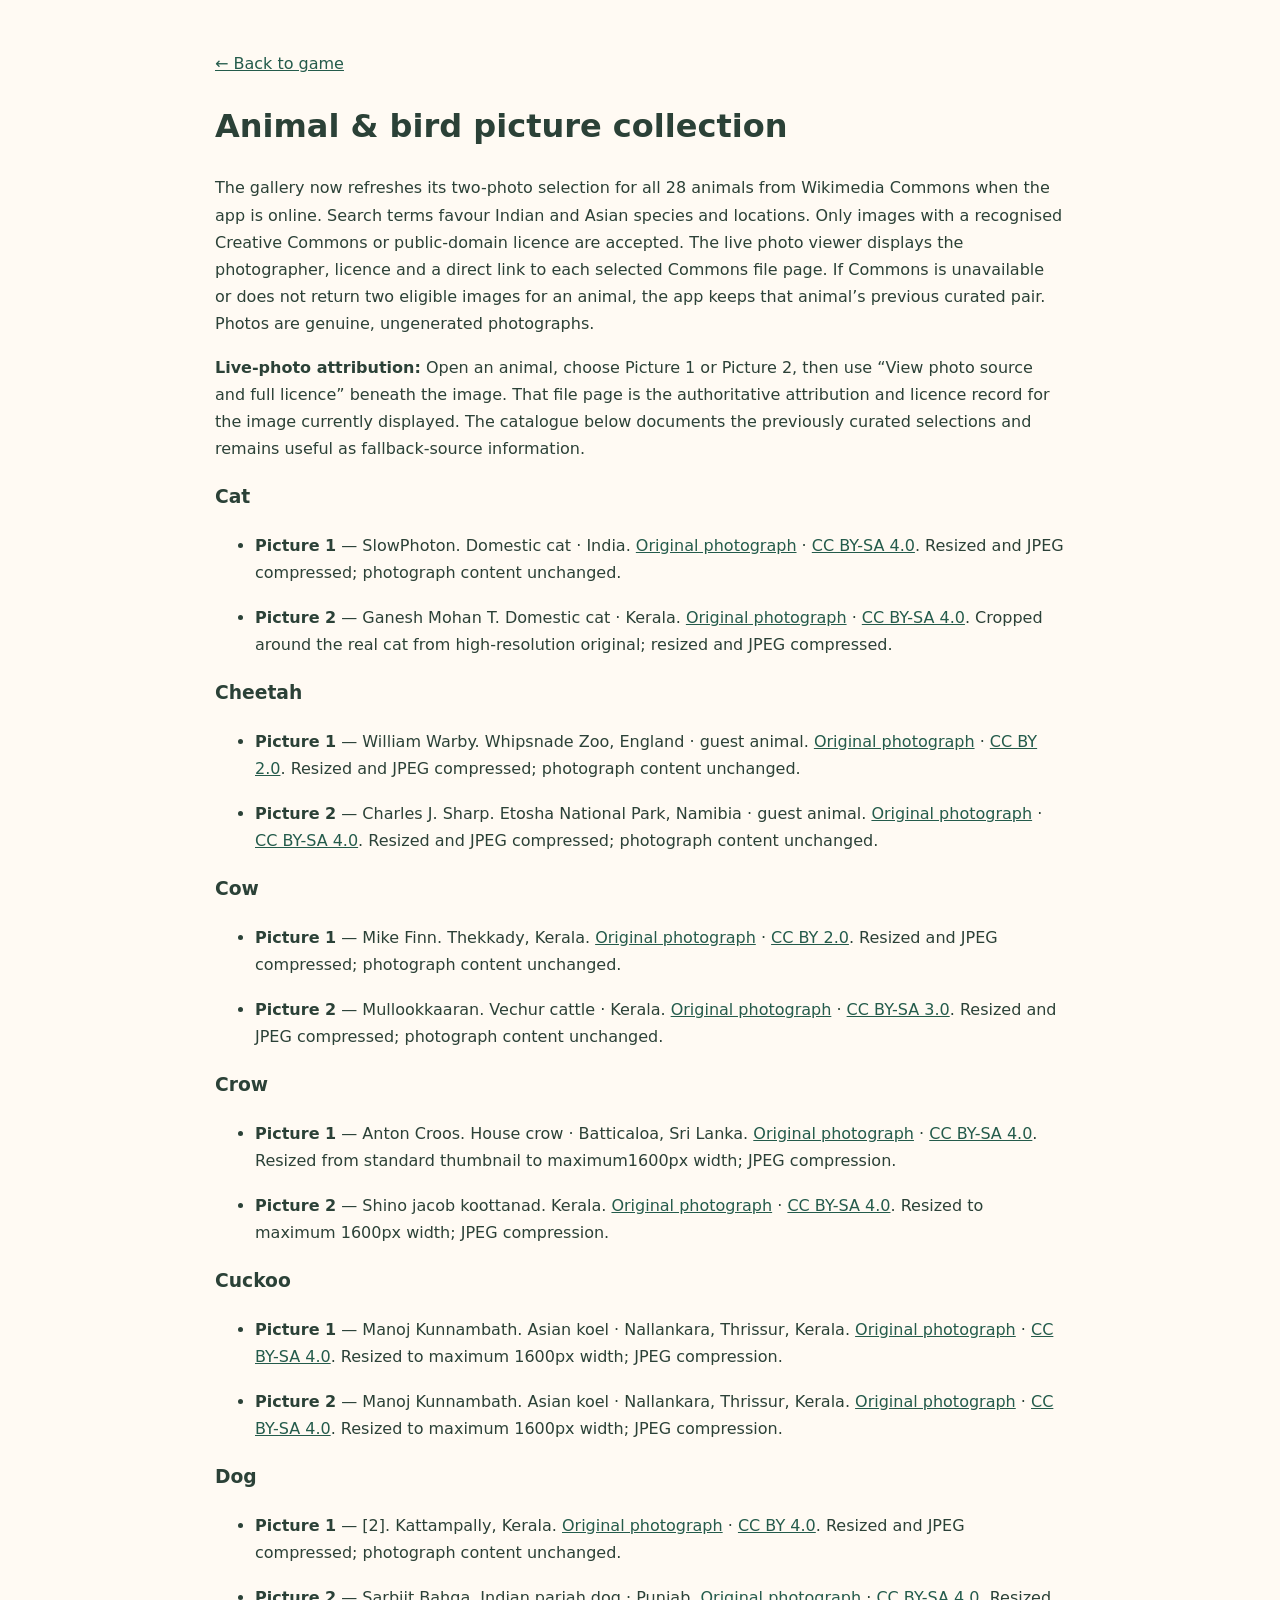
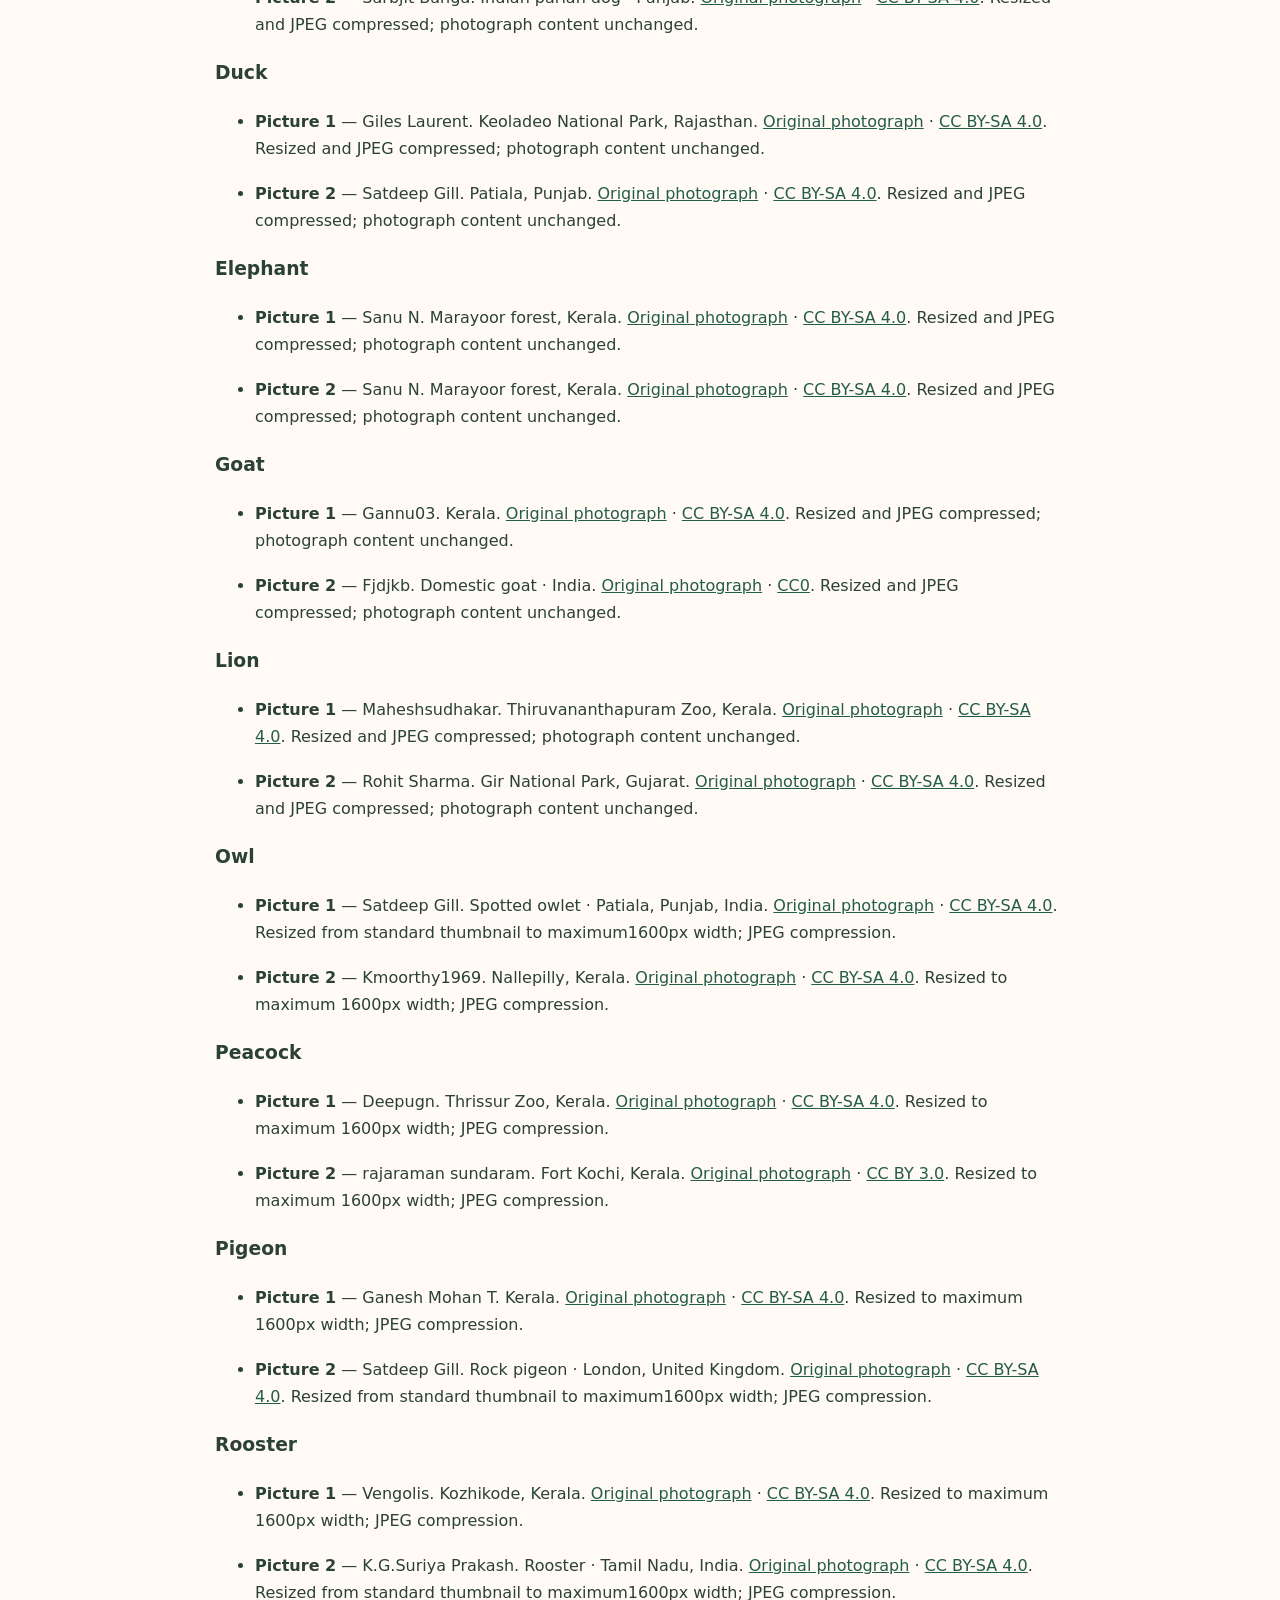
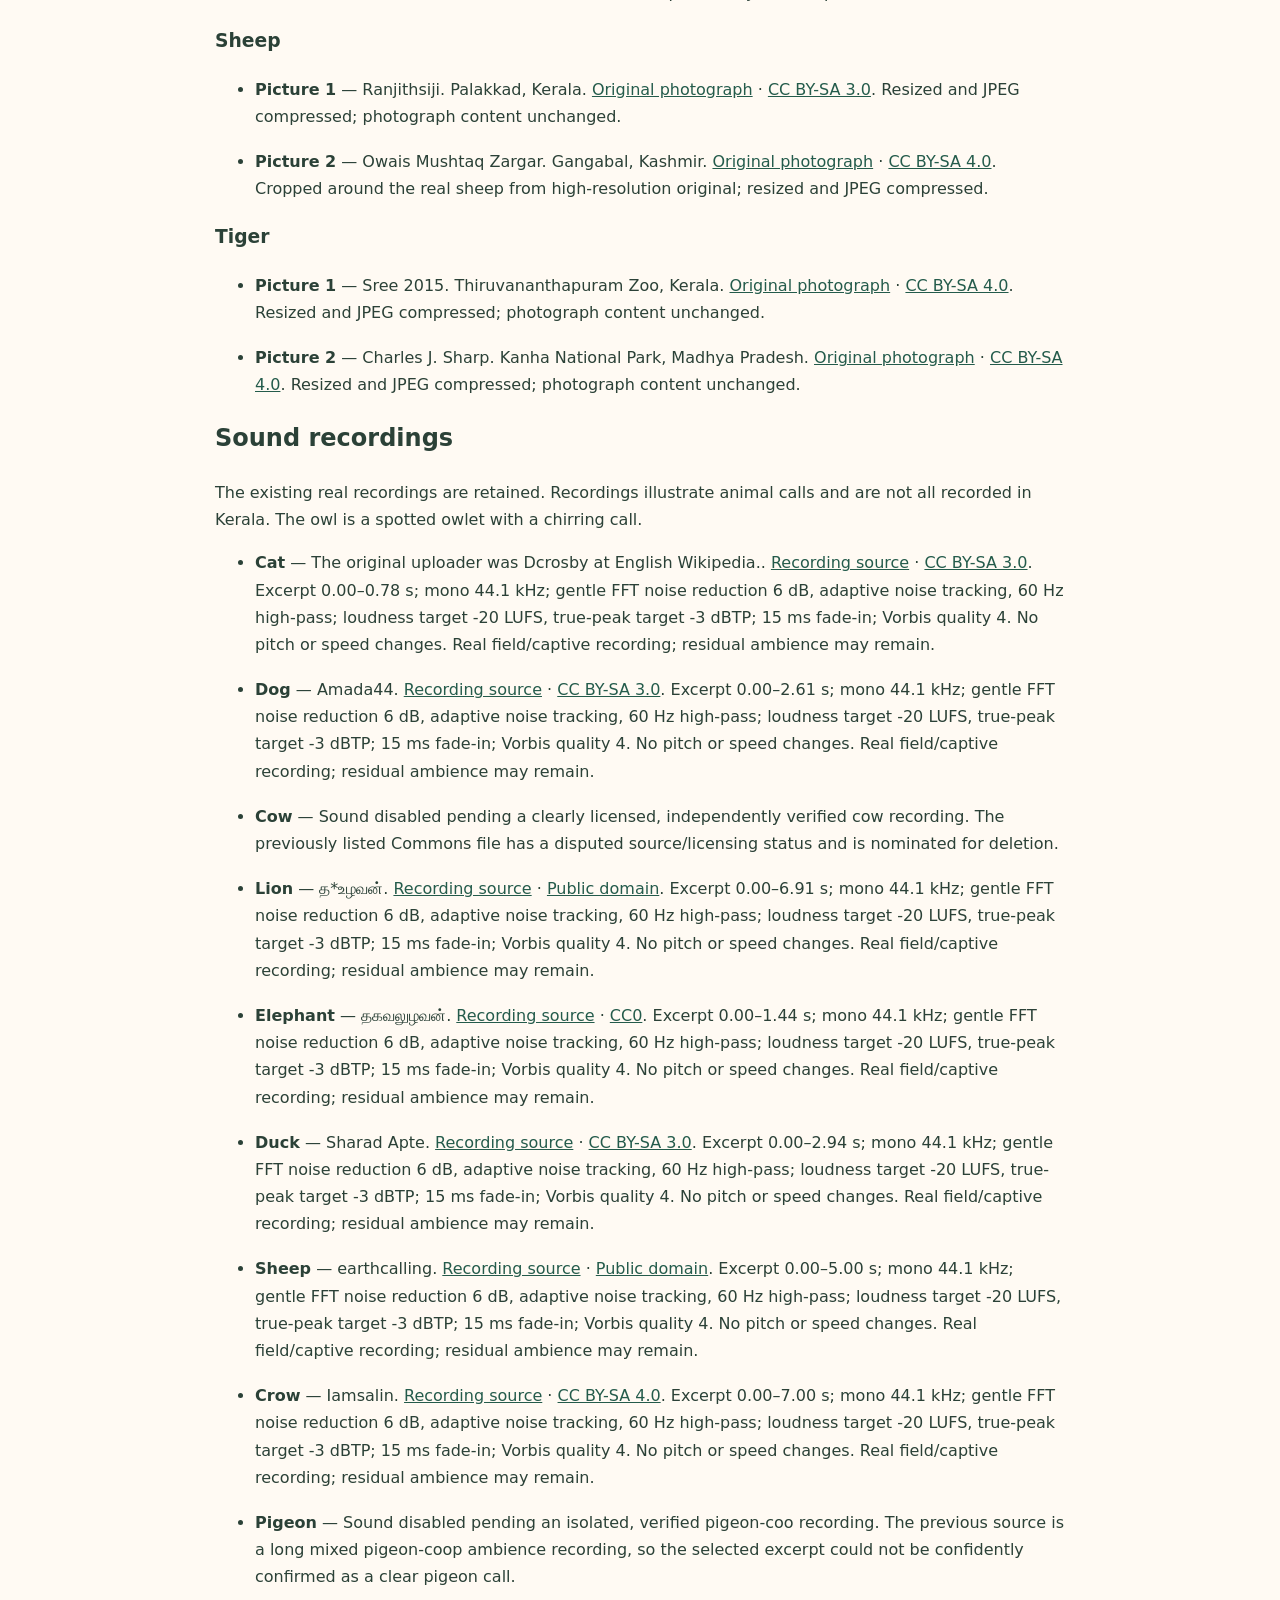
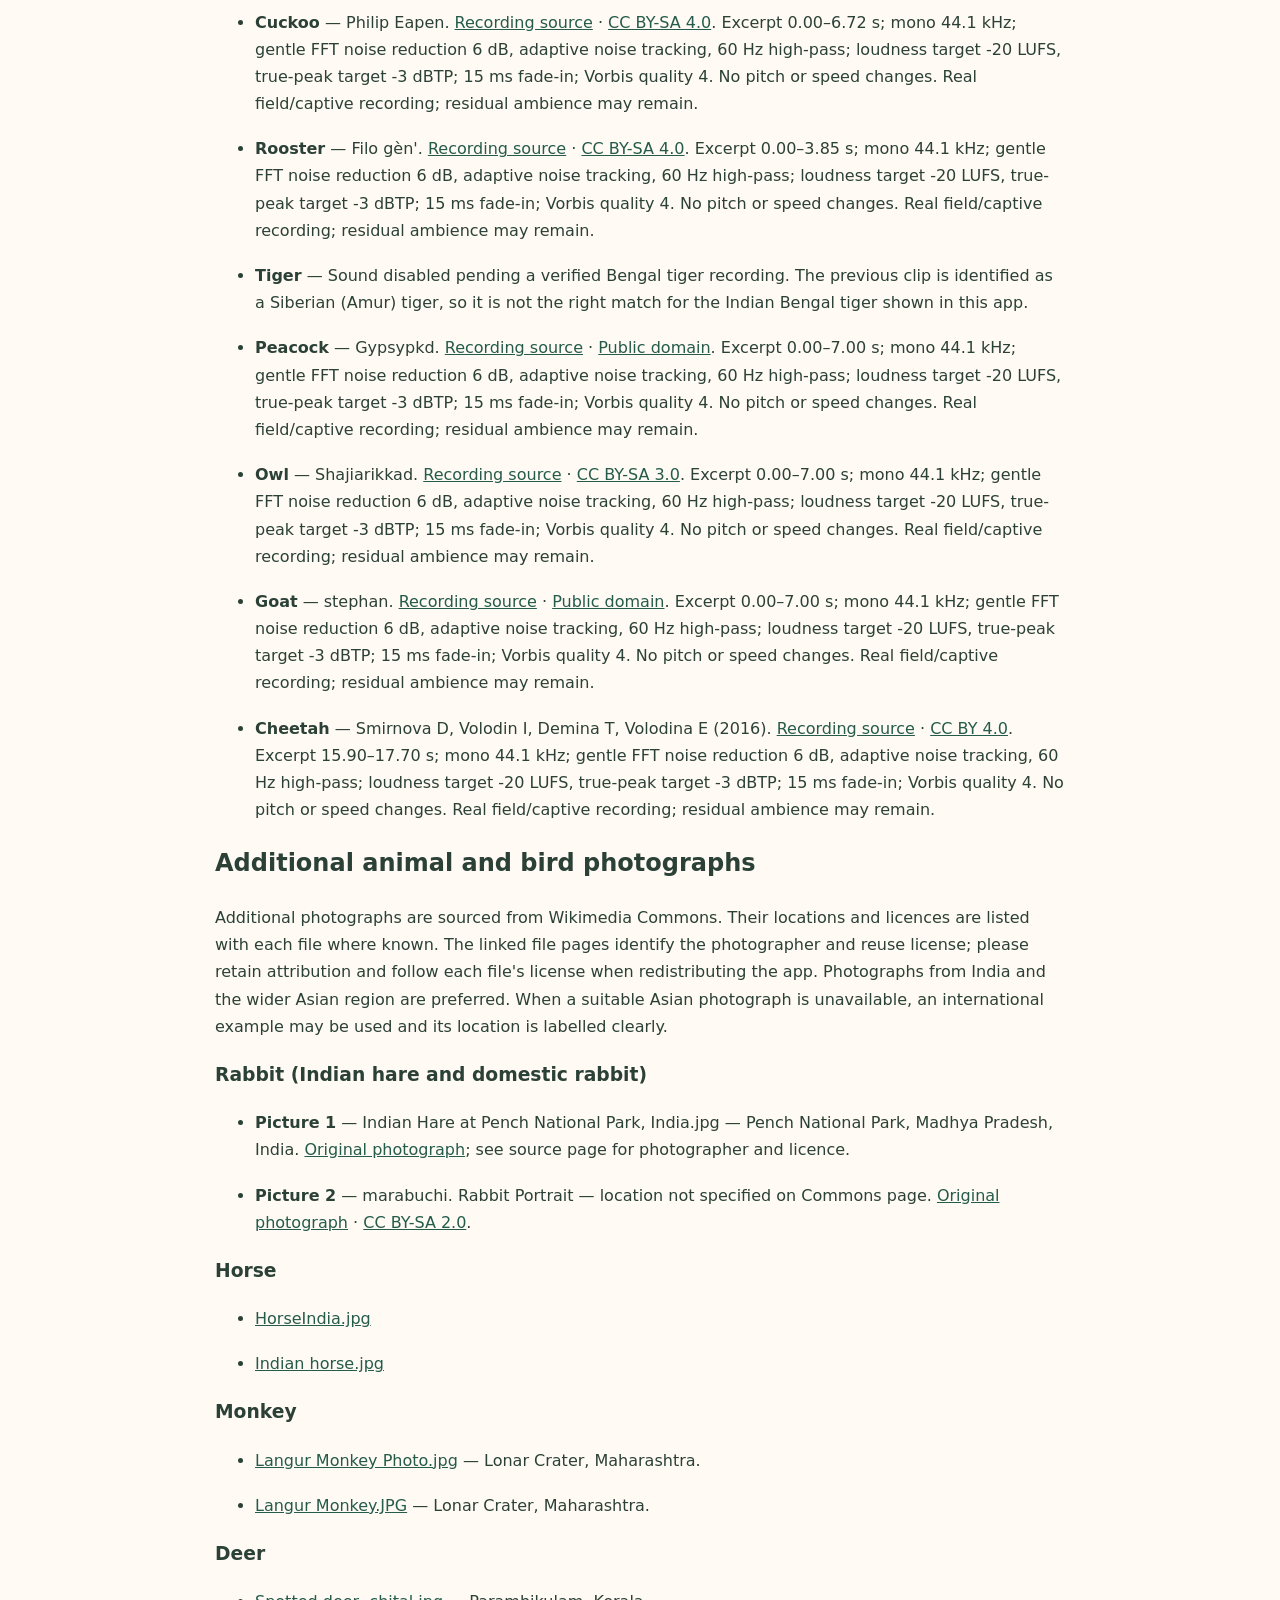
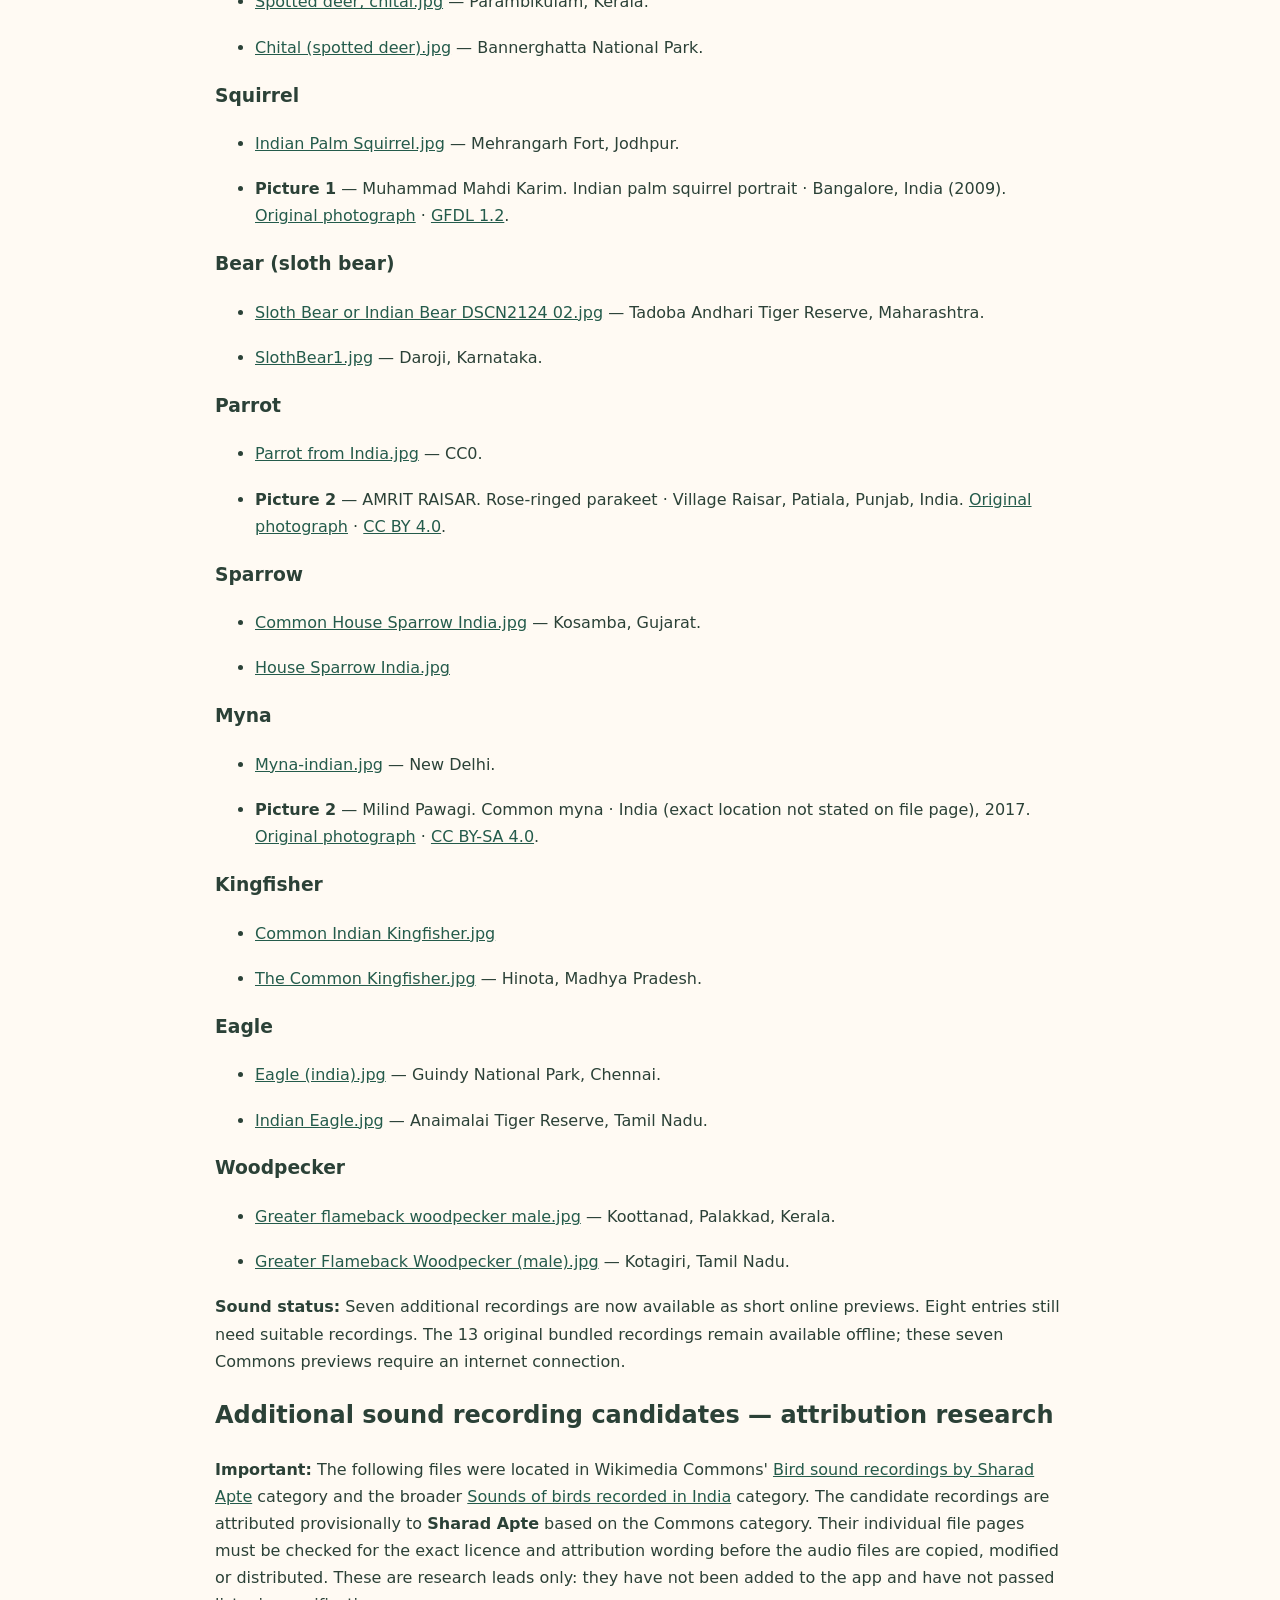
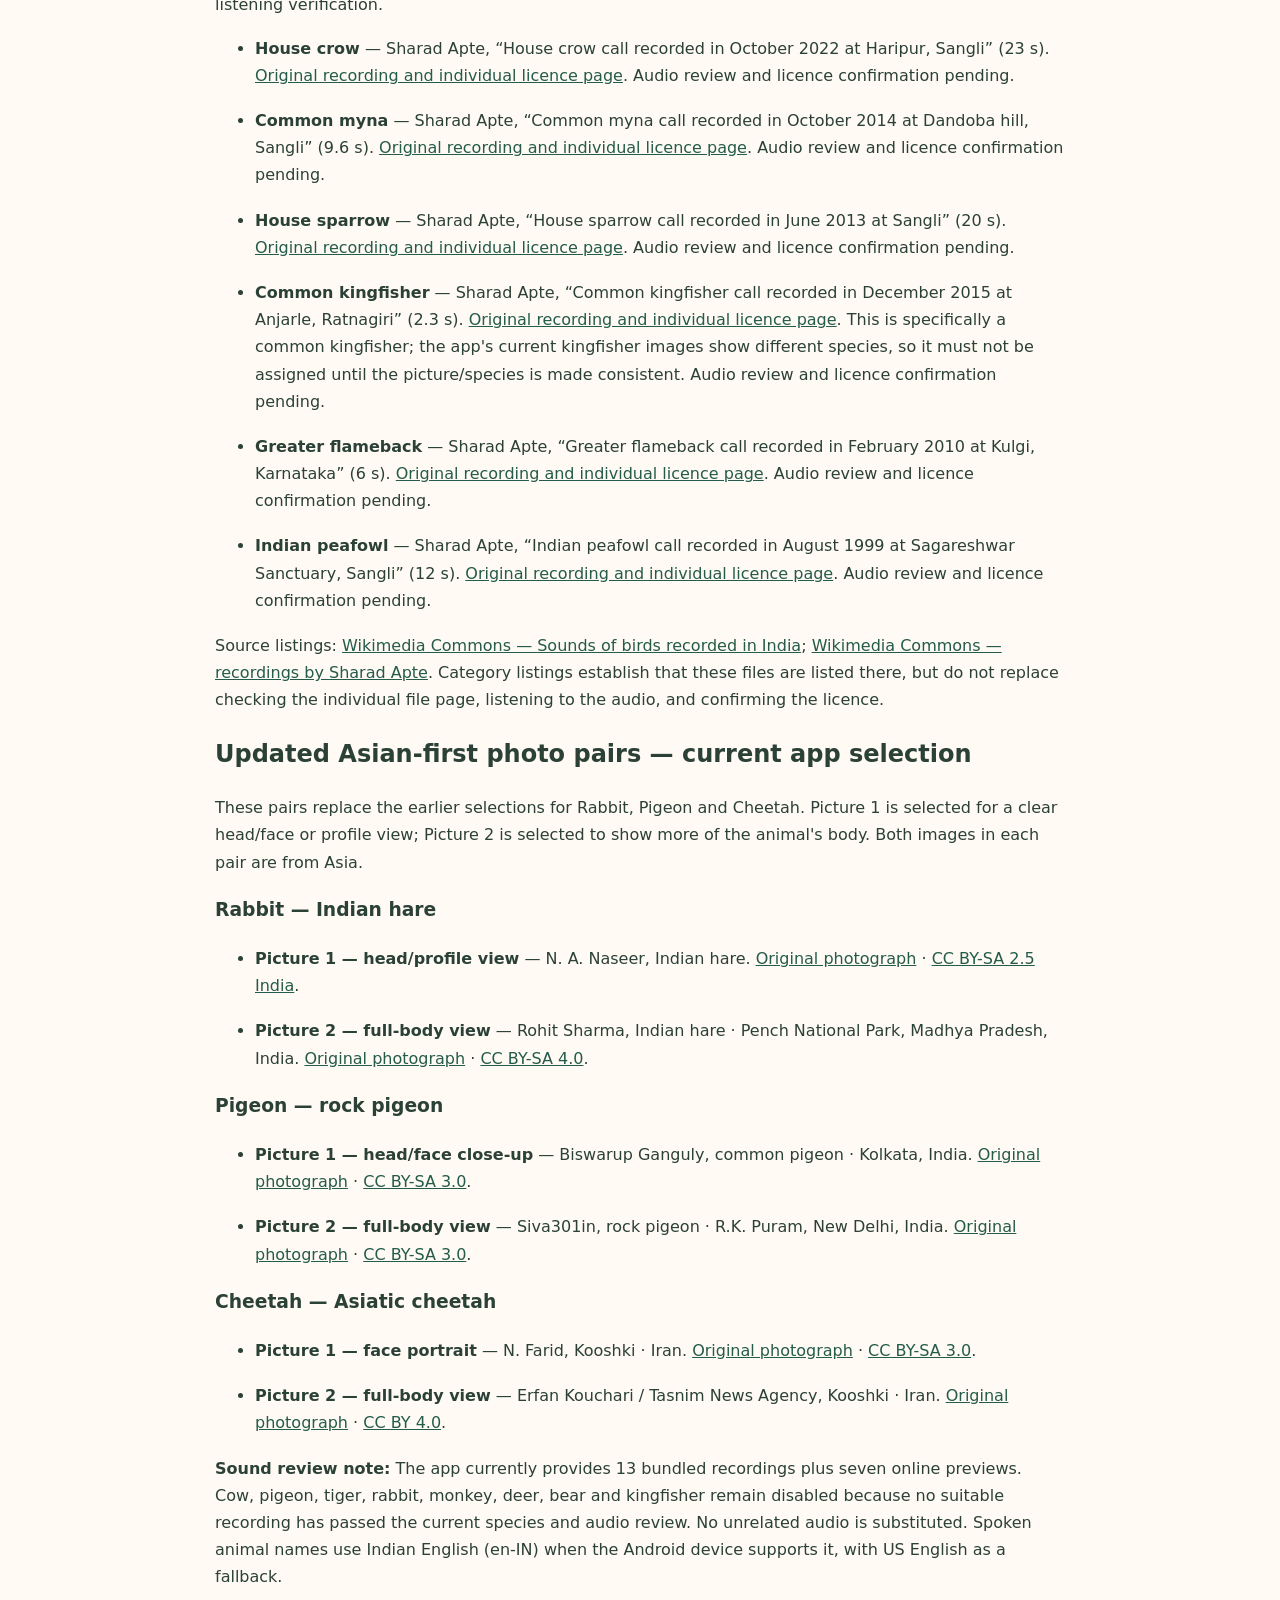
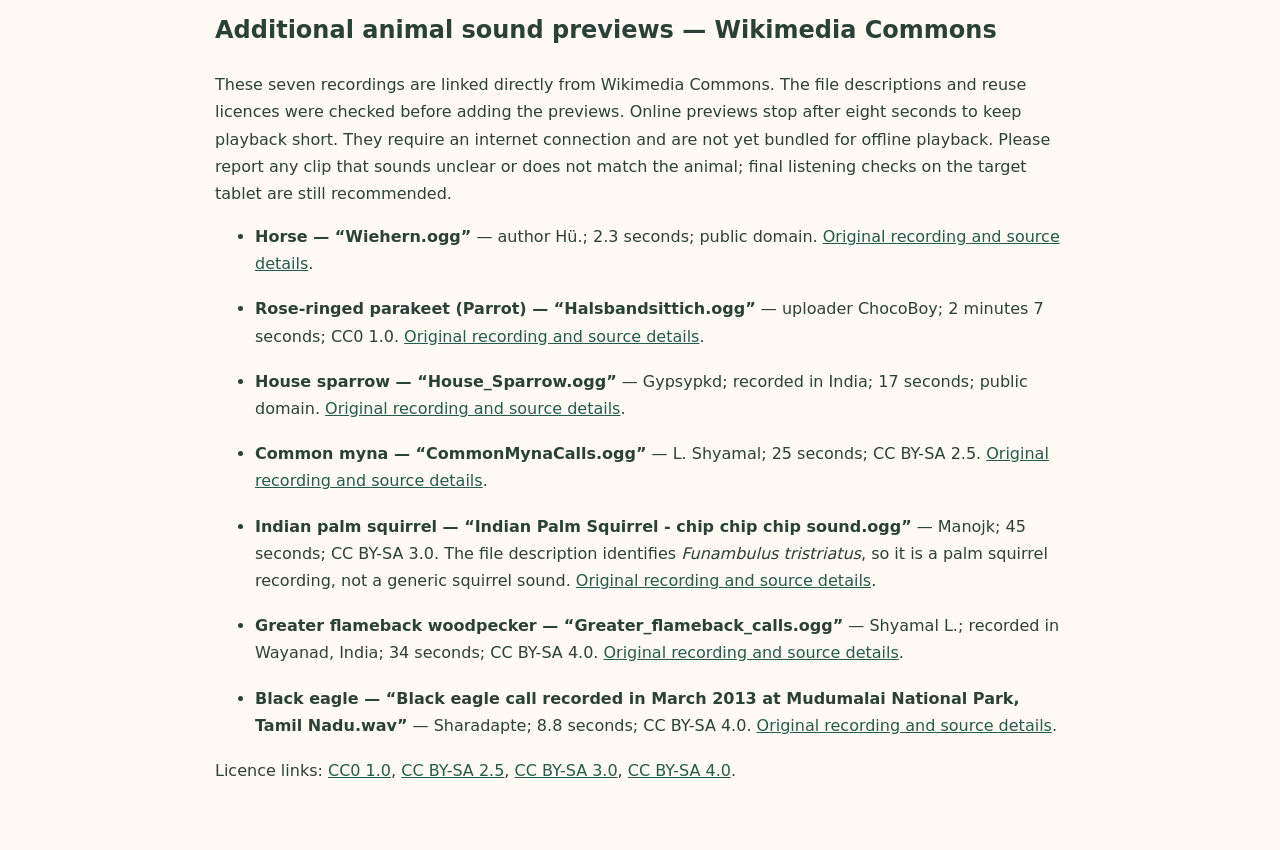
==== credits.html @ 6ec3b8c9 "Document live Wikimedia photo attribution" ====
<!doctype html><html lang="en"><head><meta charset="utf-8"><meta name="viewport" content="width=device-width,initial-scale=1"><title>Animal &amp; bird photo credits — Little Animal Sounds</title><style>body{max-width:850px;margin:30px auto;padding:20px;font-family:system-ui;line-height:1.7;background:#fffaf3;color:#2b4137}li{margin-bottom:18px}a{color:#245b4b}a:focus-visible{outline:3px solid #ef8e69}</style></head><body><a href="index.html">← Back to game</a><h1>Animal &amp; bird picture collection</h1><p>The gallery now refreshes its two-photo selection for all 28 animals from Wikimedia Commons when the app is online. Search terms favour Indian and Asian species and locations. Only images with a recognised Creative Commons or public-domain licence are accepted. The live photo viewer displays the photographer, licence and a direct link to each selected Commons file page. If Commons is unavailable or does not return two eligible images for an animal, the app keeps that animal’s previous curated pair. Photos are genuine, ungenerated photographs.</p><p><strong>Live-photo attribution:</strong> Open an animal, choose Picture 1 or Picture 2, then use “View photo source and full licence” beneath the image. That file page is the authoritative attribution and licence record for the image currently displayed. The catalogue below documents the previously curated selections and remains useful as fallback-source information.</p><h3>Cat</h3><ul><li><strong>Picture 1</strong> — SlowPhoton. Domestic cat · India. <a href="https://commons.wikimedia.org/wiki/File:Indian_cat.jpg" target="_blank" rel="noopener">Original photograph</a> · <a href="https://creativecommons.org/licenses/by-sa/4.0" target="_blank" rel="noopener">CC BY-SA 4.0</a>. Resized and JPEG compressed; photograph content unchanged.</li><li><strong>Picture 2</strong> — Ganesh Mohan T. Domestic cat · Kerala. <a href="https://commons.wikimedia.org/wiki/File:Cat_from_Kerala_01.jpg" target="_blank" rel="noopener">Original photograph</a> · <a href="https://creativecommons.org/licenses/by-sa/4.0" target="_blank" rel="noopener">CC BY-SA 4.0</a>. Cropped around the real cat from high-resolution original; resized and JPEG compressed.</li></ul>
<h3>Cheetah</h3><ul><li><strong>Picture 1</strong> — William Warby. Whipsnade Zoo, England · guest animal. <a href="https://commons.wikimedia.org/wiki/File:Cheetah_portrait_Whipsnade_Zoo.jpg" target="_blank" rel="noopener">Original photograph</a> · <a href="https://creativecommons.org/licenses/by/2.0/" target="_blank" rel="noopener">CC BY 2.0</a>. Resized and JPEG compressed; photograph content unchanged.</li><li><strong>Picture 2</strong> — Charles J. Sharp. Etosha National Park, Namibia · guest animal. <a href="https://commons.wikimedia.org/wiki/File:South_African_cheetah_%28Acinonyx_jubatus_jubatus%29.jpg" target="_blank" rel="noopener">Original photograph</a> · <a href="https://creativecommons.org/licenses/by-sa/4.0/" target="_blank" rel="noopener">CC BY-SA 4.0</a>. Resized and JPEG compressed; photograph content unchanged.</li></ul>
<h3>Cow</h3><ul><li><strong>Picture 1</strong> — Mike Finn. Thekkady, Kerala. <a href="https://commons.wikimedia.org/wiki/File:India_-_Kerala_-_Thekkady_-_zebu.jpg" target="_blank" rel="noopener">Original photograph</a> · <a href="https://creativecommons.org/licenses/by/2.0" target="_blank" rel="noopener">CC BY 2.0</a>. Resized and JPEG compressed; photograph content unchanged.</li><li><strong>Picture 2</strong> — Mullookkaaran. Vechur cattle · Kerala. <a href="https://commons.wikimedia.org/wiki/File:Vechur_Cow.jpg" target="_blank" rel="noopener">Original photograph</a> · <a href="https://creativecommons.org/licenses/by-sa/3.0" target="_blank" rel="noopener">CC BY-SA 3.0</a>. Resized and JPEG compressed; photograph content unchanged.</li></ul>
<h3>Crow</h3><ul><li><strong>Picture 1</strong> — Anton Croos. House crow · Batticaloa, Sri Lanka. <a href="https://commons.wikimedia.org/wiki/File:House_Crow_(Corvus_splendens)1.JPG" target="_blank" rel="noopener">Original photograph</a> · <a href="https://creativecommons.org/licenses/by-sa/4.0" target="_blank" rel="noopener">CC BY-SA 4.0</a>. Resized from standard thumbnail to maximum1600px width; JPEG compression.</li><li><strong>Picture 2</strong> — Shino jacob koottanad. Kerala. <a href="https://commons.wikimedia.org/wiki/File:House_crow_photo.jpg" target="_blank" rel="noopener">Original photograph</a> · <a href="https://creativecommons.org/licenses/by-sa/4.0" target="_blank" rel="noopener">CC BY-SA 4.0</a>. Resized to maximum 1600px width; JPEG compression.</li></ul>
<h3>Cuckoo</h3><ul><li><strong>Picture 1</strong> — Manoj Kunnambath. Asian koel · Nallankara, Thrissur, Kerala. <a href="https://commons.wikimedia.org/wiki/File:ASIAN_KOEL_MALE_DSC_8839-1.jpg" target="_blank" rel="noopener">Original photograph</a> · <a href="https://creativecommons.org/licenses/by-sa/4.0" target="_blank" rel="noopener">CC BY-SA 4.0</a>. Resized to maximum 1600px width; JPEG compression.</li><li><strong>Picture 2</strong> — Manoj Kunnambath. Asian koel · Nallankara, Thrissur, Kerala. <a href="https://commons.wikimedia.org/wiki/File:ASIAN_KOEL_FEMALE_DSC_8865.jpg" target="_blank" rel="noopener">Original photograph</a> · <a href="https://creativecommons.org/licenses/by-sa/4.0" target="_blank" rel="noopener">CC BY-SA 4.0</a>. Resized to maximum 1600px width; JPEG compression.</li></ul>
<h3>Dog</h3><ul><li><strong>Picture 1</strong> — [2]. Kattampally, Kerala. <a href="https://commons.wikimedia.org/wiki/File:Dog_in_Kattampally_2.jpeg" target="_blank" rel="noopener">Original photograph</a> · <a href="https://creativecommons.org/licenses/by/4.0" target="_blank" rel="noopener">CC BY 4.0</a>. Resized and JPEG compressed; photograph content unchanged.</li><li><strong>Picture 2</strong> — Sarbjit Bahga. Indian pariah dog · Punjab. <a href="https://commons.wikimedia.org/wiki/File:Indian_pariah_dog_-%27Shanu%27_in_village_Ghel,_District_Fatehgarh_Sahib,_Punjab.jpg" target="_blank" rel="noopener">Original photograph</a> · <a href="https://creativecommons.org/licenses/by-sa/4.0" target="_blank" rel="noopener">CC BY-SA 4.0</a>. Resized and JPEG compressed; photograph content unchanged.</li></ul>
<h3>Duck</h3><ul><li><strong>Picture 1</strong> — Giles Laurent. Keoladeo National Park, Rajasthan. <a href="https://commons.wikimedia.org/wiki/File:057_Indian_spot-billed_duck_in_Keoladeo_National_Park_Photo_by_Giles_Laurent.jpg" target="_blank" rel="noopener">Original photograph</a> · <a href="https://creativecommons.org/licenses/by-sa/4.0" target="_blank" rel="noopener">CC BY-SA 4.0</a>. Resized and JPEG compressed; photograph content unchanged.</li><li><strong>Picture 2</strong> — Satdeep Gill. Patiala, Punjab. <a href="https://commons.wikimedia.org/wiki/File:Indian_spot-billed_duck_near_Rohti_Chhana,_Patiala_district.jpg" target="_blank" rel="noopener">Original photograph</a> · <a href="https://creativecommons.org/licenses/by-sa/4.0" target="_blank" rel="noopener">CC BY-SA 4.0</a>. Resized and JPEG compressed; photograph content unchanged.</li></ul>
<h3>Elephant</h3><ul><li><strong>Picture 1</strong> — Sanu N. Marayoor forest, Kerala. <a href="https://commons.wikimedia.org/wiki/File:Elephant_wild_Elephant_01.jpg" target="_blank" rel="noopener">Original photograph</a> · <a href="https://creativecommons.org/licenses/by-sa/4.0" target="_blank" rel="noopener">CC BY-SA 4.0</a>. Resized and JPEG compressed; photograph content unchanged.</li><li><strong>Picture 2</strong> — Sanu N. Marayoor forest, Kerala. <a href="https://commons.wikimedia.org/wiki/File:Elephant_wild_Elephant_02.jpg" target="_blank" rel="noopener">Original photograph</a> · <a href="https://creativecommons.org/licenses/by-sa/4.0" target="_blank" rel="noopener">CC BY-SA 4.0</a>. Resized and JPEG compressed; photograph content unchanged.</li></ul>
<h3>Goat</h3><ul><li><strong>Picture 1</strong> — Gannu03. Kerala. <a href="https://commons.wikimedia.org/wiki/File:Goat_eating_grass,_Kerala_(1).jpg" target="_blank" rel="noopener">Original photograph</a> · <a href="https://creativecommons.org/licenses/by-sa/4.0" target="_blank" rel="noopener">CC BY-SA 4.0</a>. Resized and JPEG compressed; photograph content unchanged.</li><li><strong>Picture 2</strong> — Fjdjkb. Domestic goat · India. <a href="https://commons.wikimedia.org/wiki/File:Indian_Goat_Resting_in_Shade.jpg" target="_blank" rel="noopener">Original photograph</a> · <a href="https://creativecommons.org/publicdomain/zero/1.0/deed.en" target="_blank" rel="noopener">CC0</a>. Resized and JPEG compressed; photograph content unchanged.</li></ul>
<h3>Lion</h3><ul><li><strong>Picture 1</strong> — Maheshsudhakar. Thiruvananthapuram Zoo, Kerala. <a href="https://commons.wikimedia.org/wiki/File:Asiatic_lion_in_Thiruvananthapuram_Zoo.JPG" target="_blank" rel="noopener">Original photograph</a> · <a href="https://creativecommons.org/licenses/by-sa/4.0" target="_blank" rel="noopener">CC BY-SA 4.0</a>. Resized and JPEG compressed; photograph content unchanged.</li><li><strong>Picture 2</strong> — Rohit Sharma. Gir National Park, Gujarat. <a href="https://commons.wikimedia.org/wiki/File:Portrait_of_an_Asiatic_lion_at_Gir_National_Park_02.jpg" target="_blank" rel="noopener">Original photograph</a> · <a href="https://creativecommons.org/licenses/by-sa/4.0" target="_blank" rel="noopener">CC BY-SA 4.0</a>. Resized and JPEG compressed; photograph content unchanged.</li></ul>
<h3>Owl</h3><ul><li><strong>Picture 1</strong> — Satdeep Gill. Spotted owlet · Patiala, Punjab, India. <a href="https://commons.wikimedia.org/wiki/File:Spotted_Owlet_in_Patiala_03.jpg" target="_blank" rel="noopener">Original photograph</a> · <a href="https://creativecommons.org/licenses/by-sa/4.0" target="_blank" rel="noopener">CC BY-SA 4.0</a>. Resized from standard thumbnail to maximum1600px width; JPEG compression.</li><li><strong>Picture 2</strong> — Kmoorthy1969. Nallepilly, Kerala. <a href="https://commons.wikimedia.org/wiki/File:SPOTTED_OWLET.NALLEPILLY.KERALA.jpg" target="_blank" rel="noopener">Original photograph</a> · <a href="https://creativecommons.org/licenses/by-sa/4.0" target="_blank" rel="noopener">CC BY-SA 4.0</a>. Resized to maximum 1600px width; JPEG compression.</li></ul>
<h3>Peacock</h3><ul><li><strong>Picture 1</strong> — Deepugn. Thrissur Zoo, Kerala. <a href="https://commons.wikimedia.org/wiki/File:Indian-peacock-head.jpg" target="_blank" rel="noopener">Original photograph</a> · <a href="https://creativecommons.org/licenses/by-sa/4.0" target="_blank" rel="noopener">CC BY-SA 4.0</a>. Resized to maximum 1600px width; JPEG compression.</li><li><strong>Picture 2</strong> — rajaraman sundaram. Fort Kochi, Kerala. <a href="https://commons.wikimedia.org/wiki/File:Peacock_fort_kochi_kerala_-_panoramio.jpg" target="_blank" rel="noopener">Original photograph</a> · <a href="https://creativecommons.org/licenses/by/3.0" target="_blank" rel="noopener">CC BY 3.0</a>. Resized to maximum 1600px width; JPEG compression.</li></ul>
<h3>Pigeon</h3><ul><li><strong>Picture 1</strong> — Ganesh Mohan T. Kerala. <a href="https://commons.wikimedia.org/wiki/File:Rock_Pigeon_from_Kerala.jpg" target="_blank" rel="noopener">Original photograph</a> · <a href="https://creativecommons.org/licenses/by-sa/4.0" target="_blank" rel="noopener">CC BY-SA 4.0</a>. Resized to maximum 1600px width; JPEG compression.</li><li><strong>Picture 2</strong> — Satdeep Gill. Rock pigeon · London, United Kingdom. <a href="https://commons.wikimedia.org/wiki/File:Common_pigeon_at_Waterlow_Park,_London_01.jpg" target="_blank" rel="noopener">Original photograph</a> · <a href="https://creativecommons.org/licenses/by-sa/4.0" target="_blank" rel="noopener">CC BY-SA 4.0</a>. Resized from standard thumbnail to maximum1600px width; JPEG compression.</li></ul>
<h3>Rooster</h3><ul><li><strong>Picture 1</strong> — Vengolis. Kozhikode, Kerala. <a href="https://commons.wikimedia.org/wiki/File:Rooster_08393.JPG" target="_blank" rel="noopener">Original photograph</a> · <a href="https://creativecommons.org/licenses/by-sa/4.0" target="_blank" rel="noopener">CC BY-SA 4.0</a>. Resized to maximum 1600px width; JPEG compression.</li><li><strong>Picture 2</strong> — K.G.Suriya Prakash. Rooster · Tamil Nadu, India. <a href="https://commons.wikimedia.org/wiki/File:Hen_comb.jpg" target="_blank" rel="noopener">Original photograph</a> · <a href="https://creativecommons.org/licenses/by-sa/4.0" target="_blank" rel="noopener">CC BY-SA 4.0</a>. Resized from standard thumbnail to maximum1600px width; JPEG compression.</li></ul>
<h3>Sheep</h3><ul><li><strong>Picture 1</strong> — Ranjithsiji. Palakkad, Kerala. <a href="https://commons.wikimedia.org/wiki/File:Sheep_at_Palakkad.JPG" target="_blank" rel="noopener">Original photograph</a> · <a href="https://creativecommons.org/licenses/by-sa/3.0" target="_blank" rel="noopener">CC BY-SA 3.0</a>. Resized and JPEG compressed; photograph content unchanged.</li><li><strong>Picture 2</strong> — Owais Mushtaq Zargar. Gangabal, Kashmir. <a href="https://commons.wikimedia.org/wiki/File:Sheep_,_Gangabal_Kashmir.jpg" target="_blank" rel="noopener">Original photograph</a> · <a href="https://creativecommons.org/licenses/by-sa/4.0" target="_blank" rel="noopener">CC BY-SA 4.0</a>. Cropped around the real sheep from high-resolution original; resized and JPEG compressed.</li></ul>
<h3>Tiger</h3><ul><li><strong>Picture 1</strong> — Sree 2015. Thiruvananthapuram Zoo, Kerala. <a href="https://commons.wikimedia.org/wiki/File:Sreeja_Binulal.jpg" target="_blank" rel="noopener">Original photograph</a> · <a href="https://creativecommons.org/licenses/by-sa/4.0" target="_blank" rel="noopener">CC BY-SA 4.0</a>. Resized and JPEG compressed; photograph content unchanged.</li><li><strong>Picture 2</strong> — Charles J. Sharp. Kanha National Park, Madhya Pradesh. <a href="https://commons.wikimedia.org/wiki/File:Bengal_tiger_(Panthera_tigris_tigris)_female_3.jpg" target="_blank" rel="noopener">Original photograph</a> · <a href="https://creativecommons.org/licenses/by-sa/4.0" target="_blank" rel="noopener">CC BY-SA 4.0</a>. Resized and JPEG compressed; photograph content unchanged.</li></ul><h2>Sound recordings</h2><p>The existing real recordings are retained. Recordings illustrate animal calls and are not all recorded in Kerala. The owl is a spotted owlet with a chirring call.</p><ul><li><strong>Cat</strong> — The original uploader was Dcrosby at English Wikipedia.. <a href="https://commons.wikimedia.org/wiki/File:Meow.ogg" target="_blank" rel="noopener">Recording source</a> · <a href="https://creativecommons.org/licenses/by-sa/3.0/" target="_blank" rel="noopener">CC BY-SA 3.0</a>. Excerpt 0.00–0.78 s; mono 44.1 kHz; gentle FFT noise reduction 6 dB, adaptive noise tracking, 60 Hz high-pass; loudness target -20 LUFS, true-peak target -3 dBTP; 15 ms fade-in; Vorbis quality 4. No pitch or speed changes. Real field/captive recording; residual ambience may remain.</li>
<li><strong>Dog</strong> — Amada44. <a href="https://commons.wikimedia.org/wiki/File:Barking_of_a_dog.ogg" target="_blank" rel="noopener">Recording source</a> · <a href="https://creativecommons.org/licenses/by-sa/3.0" target="_blank" rel="noopener">CC BY-SA 3.0</a>. Excerpt 0.00–2.61 s; mono 44.1 kHz; gentle FFT noise reduction 6 dB, adaptive noise tracking, 60 Hz high-pass; loudness target -20 LUFS, true-peak target -3 dBTP; 15 ms fade-in; Vorbis quality 4. No pitch or speed changes. Real field/captive recording; residual ambience may remain.</li>
<li><strong>Cow</strong> — Sound disabled pending a clearly licensed, independently verified cow recording. The previously listed Commons file has a disputed source/licensing status and is nominated for deletion.</li>
<li><strong>Lion</strong> — த*உழவன். <a href="https://commons.wikimedia.org/wiki/File:Lion_raring-sound1TamilNadu178.ogg" target="_blank" rel="noopener">Recording source</a> · <a href="https://en.wikipedia.org/wiki/Public_domain" target="_blank" rel="noopener">Public domain</a>. Excerpt 0.00–6.91 s; mono 44.1 kHz; gentle FFT noise reduction 6 dB, adaptive noise tracking, 60 Hz high-pass; loudness target -20 LUFS, true-peak target -3 dBTP; 15 ms fade-in; Vorbis quality 4. No pitch or speed changes. Real field/captive recording; residual ambience may remain.</li>
<li><strong>Elephant</strong> — தகவலுழவன். <a href="https://commons.wikimedia.org/wiki/File:Elephant_voice_-_trumpeting.ogg" target="_blank" rel="noopener">Recording source</a> · <a href="https://creativecommons.org/publicdomain/zero/1.0/deed.en" target="_blank" rel="noopener">CC0</a>. Excerpt 0.00–1.44 s; mono 44.1 kHz; gentle FFT noise reduction 6 dB, adaptive noise tracking, 60 Hz high-pass; loudness target -20 LUFS, true-peak target -3 dBTP; 15 ms fade-in; Vorbis quality 4. No pitch or speed changes. Real field/captive recording; residual ambience may remain.</li>
<li><strong>Duck</strong> — Sharad Apte. <a href="https://commons.wikimedia.org/wiki/File:Anas_poecilorhyncha_-_Indian_Spot-billed_Duck_-_XC114233.ogg" target="_blank" rel="noopener">Recording source</a> · <a href="https://creativecommons.org/licenses/by-sa/3.0" target="_blank" rel="noopener">CC BY-SA 3.0</a>. Excerpt 0.00–2.94 s; mono 44.1 kHz; gentle FFT noise reduction 6 dB, adaptive noise tracking, 60 Hz high-pass; loudness target -20 LUFS, true-peak target -3 dBTP; 15 ms fade-in; Vorbis quality 4. No pitch or speed changes. Real field/captive recording; residual ambience may remain.</li>
<li><strong>Sheep</strong> — earthcalling. <a href="https://commons.wikimedia.org/wiki/File:Sheep_bleating.ogg" target="_blank" rel="noopener">Recording source</a> · <a href="https://en.wikipedia.org/wiki/Public_domain" target="_blank" rel="noopener">Public domain</a>. Excerpt 0.00–5.00 s; mono 44.1 kHz; gentle FFT noise reduction 6 dB, adaptive noise tracking, 60 Hz high-pass; loudness target -20 LUFS, true-peak target -3 dBTP; 15 ms fade-in; Vorbis quality 4. No pitch or speed changes. Real field/captive recording; residual ambience may remain.</li>
<li><strong>Crow</strong> — Iamsalin. <a href="https://commons.wikimedia.org/wiki/File:House_crow,_Corvus_splendens.ogg" target="_blank" rel="noopener">Recording source</a> · <a href="https://creativecommons.org/licenses/by-sa/4.0" target="_blank" rel="noopener">CC BY-SA 4.0</a>. Excerpt 0.00–7.00 s; mono 44.1 kHz; gentle FFT noise reduction 6 dB, adaptive noise tracking, 60 Hz high-pass; loudness target -20 LUFS, true-peak target -3 dBTP; 15 ms fade-in; Vorbis quality 4. No pitch or speed changes. Real field/captive recording; residual ambience may remain.</li>
<li><strong>Pigeon</strong> — Sound disabled pending an isolated, verified pigeon-coo recording. The previous source is a long mixed pigeon-coop ambience recording, so the selected excerpt could not be confidently confirmed as a clear pigeon call.</li>
<li><strong>Cuckoo</strong> — Philip Eapen. <a href="https://commons.wikimedia.org/wiki/File:Asian_Koel.ogg" target="_blank" rel="noopener">Recording source</a> · <a href="https://creativecommons.org/licenses/by-sa/4.0" target="_blank" rel="noopener">CC BY-SA 4.0</a>. Excerpt 0.00–6.72 s; mono 44.1 kHz; gentle FFT noise reduction 6 dB, adaptive noise tracking, 60 Hz high-pass; loudness target -20 LUFS, true-peak target -3 dBTP; 15 ms fade-in; Vorbis quality 4. No pitch or speed changes. Real field/captive recording; residual ambience may remain.</li>
<li><strong>Rooster</strong> — Filo gèn'. <a href="https://commons.wikimedia.org/wiki/File:Rooster_crowing.ogg" target="_blank" rel="noopener">Recording source</a> · <a href="https://creativecommons.org/licenses/by-sa/4.0" target="_blank" rel="noopener">CC BY-SA 4.0</a>. Excerpt 0.00–3.85 s; mono 44.1 kHz; gentle FFT noise reduction 6 dB, adaptive noise tracking, 60 Hz high-pass; loudness target -20 LUFS, true-peak target -3 dBTP; 15 ms fade-in; Vorbis quality 4. No pitch or speed changes. Real field/captive recording; residual ambience may remain.</li>
<li><strong>Tiger</strong> — Sound disabled pending a verified Bengal tiger recording. The previous clip is identified as a Siberian (Amur) tiger, so it is not the right match for the Indian Bengal tiger shown in this app.</li>
<li><strong>Peacock</strong> — Gypsypkd. <a href="https://commons.wikimedia.org/wiki/File:Indian_Peafowl.ogg" target="_blank" rel="noopener">Recording source</a> · <a href="https://en.wikipedia.org/wiki/Public_domain" target="_blank" rel="noopener">Public domain</a>. Excerpt 0.00–7.00 s; mono 44.1 kHz; gentle FFT noise reduction 6 dB, adaptive noise tracking, 60 Hz high-pass; loudness target -20 LUFS, true-peak target -3 dBTP; 15 ms fade-in; Vorbis quality 4. No pitch or speed changes. Real field/captive recording; residual ambience may remain.</li>
<li><strong>Owl</strong> — Shajiarikkad. <a href="https://commons.wikimedia.org/wiki/File:Spotted_owlet.ogg" target="_blank" rel="noopener">Recording source</a> · <a href="https://creativecommons.org/licenses/by-sa/3.0" target="_blank" rel="noopener">CC BY-SA 3.0</a>. Excerpt 0.00–7.00 s; mono 44.1 kHz; gentle FFT noise reduction 6 dB, adaptive noise tracking, 60 Hz high-pass; loudness target -20 LUFS, true-peak target -3 dBTP; 15 ms fade-in; Vorbis quality 4. No pitch or speed changes. Real field/captive recording; residual ambience may remain.</li>
<li><strong>Goat</strong> — stephan. <a href="https://commons.wikimedia.org/wiki/File:Herd_of_goats_bleating.ogg" target="_blank" rel="noopener">Recording source</a> · <a href="https://en.wikipedia.org/wiki/Public_domain" target="_blank" rel="noopener">Public domain</a>. Excerpt 0.00–7.00 s; mono 44.1 kHz; gentle FFT noise reduction 6 dB, adaptive noise tracking, 60 Hz high-pass; loudness target -20 LUFS, true-peak target -3 dBTP; 15 ms fade-in; Vorbis quality 4. No pitch or speed changes. Real field/captive recording; residual ambience may remain.</li>
<li><strong>Cheetah</strong> — Smirnova D, Volodin I, Demina T, Volodina E (2016). <a href="https://journals.plos.org/plosone/article?id=10.1371/journal.pone.0158546" target="_blank" rel="noopener">Recording source</a> · <a href="https://creativecommons.org/licenses/by/4.0/" target="_blank" rel="noopener">CC BY 4.0</a>. Excerpt 15.90–17.70 s; mono 44.1 kHz; gentle FFT noise reduction 6 dB, adaptive noise tracking, 60 Hz high-pass; loudness target -20 LUFS, true-peak target -3 dBTP; 15 ms fade-in; Vorbis quality 4. No pitch or speed changes. Real field/captive recording; residual ambience may remain.</li></ul>

<h2>Additional animal and bird photographs</h2>
<p>Additional photographs are sourced from Wikimedia Commons. Their locations and licences are listed with each file where known. The linked file pages identify the photographer and reuse license; please retain attribution and follow each file's license when redistributing the app. Photographs from India and the wider Asian region are preferred. When a suitable Asian photograph is unavailable, an international example may be used and its location is labelled clearly.</p>
<h3>Rabbit (Indian hare and domestic rabbit)</h3><ul><li><strong>Picture 1</strong> — Indian Hare at Pench National Park, India.jpg — Pench National Park, Madhya Pradesh, India. <a href="https://commons.wikimedia.org/wiki/File:Indian_Hare_at_Pench_National_Park,_India.jpg">Original photograph</a>; see source page for photographer and licence.</li><li><strong>Picture 2</strong> — marabuchi. Rabbit Portrait — location not specified on Commons page. <a href="https://commons.wikimedia.org/wiki/File:Rabbit_Portrait_(8890234862).jpg">Original photograph</a> · <a href="https://creativecommons.org/licenses/by-sa/2.0/" target="_blank" rel="noopener">CC BY-SA 2.0</a>.</li></ul>
<h3>Horse</h3><ul><li><a href="https://commons.wikimedia.org/wiki/File:HorseIndia.jpg">HorseIndia.jpg</a></li><li><a href="https://commons.wikimedia.org/wiki/File:Indian_horse.jpg">Indian horse.jpg</a></li></ul>
<h3>Monkey</h3><ul><li><a href="https://commons.wikimedia.org/wiki/File:Langur_Monkey_Photo.jpg">Langur Monkey Photo.jpg</a> — Lonar Crater, Maharashtra.</li><li><a href="https://commons.wikimedia.org/wiki/File:Langur_Monkey.JPG">Langur Monkey.JPG</a> — Lonar Crater, Maharashtra.</li></ul>
<h3>Deer</h3><ul><li><a href="https://commons.wikimedia.org/wiki/File:Spotted_deer,_chital.jpg">Spotted deer, chital.jpg</a> — Parambikulam, Kerala.</li><li><a href="https://commons.wikimedia.org/wiki/File:Chital(spotted_deer).jpg">Chital (spotted deer).jpg</a> — Bannerghatta National Park.</li></ul>
<h3>Squirrel</h3><ul><li><a href="https://commons.wikimedia.org/wiki/File:Indian_Palm_Squirrel.jpg">Indian Palm Squirrel.jpg</a> — Mehrangarh Fort, Jodhpur.</li><li><strong>Picture 1</strong> — Muhammad Mahdi Karim. Indian palm squirrel portrait · Bangalore, India (2009). <a href="https://commons.wikimedia.org/wiki/File:Indian_Palm_Squirrel_Portrait.jpg" target="_blank" rel="noopener">Original photograph</a> · <a href="https://www.gnu.org/licenses/old-licenses/fdl-1.2.html" target="_blank" rel="noopener">GFDL 1.2</a>.</li></ul>
<h3>Bear (sloth bear)</h3><ul><li><a href="https://commons.wikimedia.org/wiki/File:Sloth_Bear_or_Indian_Bear_Melursus_ursinus_DSCN2124_02.jpg">Sloth Bear or Indian Bear DSCN2124 02.jpg</a> — Tadoba Andhari Tiger Reserve, Maharashtra.</li><li><a href="https://commons.wikimedia.org/wiki/File:SlothBear1.jpg">SlothBear1.jpg</a> — Daroji, Karnataka.</li></ul>
<h3>Parrot</h3><ul><li><a href="https://commons.wikimedia.org/wiki/File:Parrot_from_India.jpg">Parrot from India.jpg</a> — CC0.</li><li><strong>Picture 2</strong> — AMRIT RAISAR. Rose-ringed parakeet · Village Raisar, Patiala, Punjab, India. <a href="https://commons.wikimedia.org/wiki/File:Rose_ringed_Parakeet_._Parrot.jpg" target="_blank" rel="noopener">Original photograph</a> · <a href="https://creativecommons.org/licenses/by/4.0/" target="_blank" rel="noopener">CC BY 4.0</a>.</li></ul>
<h3>Sparrow</h3><ul><li><a href="https://commons.wikimedia.org/wiki/File:Common_House_Sparrow_India.jpg">Common House Sparrow India.jpg</a> — Kosamba, Gujarat.</li><li><a href="https://commons.wikimedia.org/wiki/File:House_Sparrow_India.jpg">House Sparrow India.jpg</a></li></ul>
<h3>Myna</h3><ul><li><a href="https://commons.wikimedia.org/wiki/File:Myna-indian.jpg">Myna-indian.jpg</a> — New Delhi.</li><li><strong>Picture 2</strong> — Milind Pawagi. Common myna · India (exact location not stated on file page), 2017. <a href="https://commons.wikimedia.org/wiki/File:Common_myna_(India,_2017).jpg" target="_blank" rel="noopener">Original photograph</a> · <a href="https://creativecommons.org/licenses/by-sa/4.0/" target="_blank" rel="noopener">CC BY-SA 4.0</a>.</li></ul>
<h3>Kingfisher</h3><ul><li><a href="https://commons.wikimedia.org/wiki/File:Common_Indian_Kingfisher.jpg">Common Indian Kingfisher.jpg</a></li><li><a href="https://commons.wikimedia.org/wiki/File:The_Common_Kingfisher.jpg">The Common Kingfisher.jpg</a> — Hinota, Madhya Pradesh.</li></ul>
<h3>Eagle</h3><ul><li><a href="https://commons.wikimedia.org/wiki/File:Eagle_(india).jpg">Eagle (india).jpg</a> — Guindy National Park, Chennai.</li><li><a href="https://commons.wikimedia.org/wiki/File:Indian_Eagle.jpg">Indian Eagle.jpg</a> — Anaimalai Tiger Reserve, Tamil Nadu.</li></ul>
<h3>Woodpecker</h3><ul><li><a href="https://commons.wikimedia.org/wiki/File:Greater_flameback_woodpecker_male.jpg">Greater flameback woodpecker male.jpg</a> — Koottanad, Palakkad, Kerala.</li><li><a href="https://commons.wikimedia.org/wiki/File:Greater_Flameback_Woodpecker_(male).jpg">Greater Flameback Woodpecker (male).jpg</a> — Kotagiri, Tamil Nadu.</li></ul>
<p><strong>Sound status:</strong> Seven additional recordings are now available as short online previews. Eight entries still need suitable recordings. The 13 original bundled recordings remain available offline; these seven Commons previews require an internet connection.</p>

<h2>Additional sound recording candidates — attribution research</h2>
<p><strong>Important:</strong> The following files were located in Wikimedia Commons' <a href="https://commons.wikimedia.org/wiki/Category:Bird_sound_recordings_by_Sharad_Apte" target="_blank" rel="noopener">Bird sound recordings by Sharad Apte</a> category and the broader <a href="https://commons.wikimedia.org/wiki/Category:Sounds_of_birds_recorded_in_India" target="_blank" rel="noopener">Sounds of birds recorded in India</a> category. The candidate recordings are attributed provisionally to <strong>Sharad Apte</strong> based on the Commons category. Their individual file pages must be checked for the exact licence and attribution wording before the audio files are copied, modified or distributed. These are research leads only: they have not been added to the app and have not passed listening verification.</p>
<ul>
<li><strong>House crow</strong> — Sharad Apte, “House crow call recorded in October 2022 at Haripur, Sangli” (23 s). <a href="https://commons.wikimedia.org/wiki/File:House_crow_call_recorded_in_October_2022_at_Haripur,_Sangli.wav" target="_blank" rel="noopener">Original recording and individual licence page</a>. Audio review and licence confirmation pending.</li>
<li><strong>Common myna</strong> — Sharad Apte, “Common myna call recorded in October 2014 at Dandoba hill, Sangli” (9.6 s). <a href="https://commons.wikimedia.org/wiki/File:Common_myna_call_recorded_in_October_2014_at_Dandoba_hill,_Sangli.wav" target="_blank" rel="noopener">Original recording and individual licence page</a>. Audio review and licence confirmation pending.</li>
<li><strong>House sparrow</strong> — Sharad Apte, “House sparrow call recorded in June 2013 at Sangli” (20 s). <a href="https://commons.wikimedia.org/wiki/File:House_sparrow_call_recorded_in_June_2013_at_Sangli.wav" target="_blank" rel="noopener">Original recording and individual licence page</a>. Audio review and licence confirmation pending.</li>
<li><strong>Common kingfisher</strong> — Sharad Apte, “Common kingfisher call recorded in December 2015 at Anjarle, Ratnagiri” (2.3 s). <a href="https://commons.wikimedia.org/wiki/File:Common_kingfisher_call_recorded_in_December_2015_at_Anjarle,_Ratnagiri.wav" target="_blank" rel="noopener">Original recording and individual licence page</a>. This is specifically a common kingfisher; the app's current kingfisher images show different species, so it must not be assigned until the picture/species is made consistent. Audio review and licence confirmation pending.</li>
<li><strong>Greater flameback</strong> — Sharad Apte, “Greater flameback call recorded in February 2010 at Kulgi, Karnataka” (6 s). <a href="https://commons.wikimedia.org/wiki/File:Greater_flameback_call_recorded_in_February_2010_at_Kulgi,_Karnataka.wav" target="_blank" rel="noopener">Original recording and individual licence page</a>. Audio review and licence confirmation pending.</li>
<li><strong>Indian peafowl</strong> — Sharad Apte, “Indian peafowl call recorded in August 1999 at Sagareshwar Sanctuary, Sangli” (12 s). <a href="https://commons.wikimedia.org/wiki/File:Indian_peafowl_call_recorded_in_August_1999_at_Sagareshwar_Sanctuary,_Sangli.wav" target="_blank" rel="noopener">Original recording and individual licence page</a>. Audio review and licence confirmation pending.</li>
</ul>
<p>Source listings: <a href="https://commons.wikimedia.org/wiki/Category:Sounds_of_birds_recorded_in_India" target="_blank" rel="noopener">Wikimedia Commons — Sounds of birds recorded in India</a>; <a href="https://commons.wikimedia.org/wiki/Category:Bird_sound_recordings_by_Sharad_Apte" target="_blank" rel="noopener">Wikimedia Commons — recordings by Sharad Apte</a>. Category listings establish that these files are listed there, but do not replace checking the individual file page, listening to the audio, and confirming the licence.</p>

<h2>Updated Asian-first photo pairs — current app selection</h2>
<p>These pairs replace the earlier selections for Rabbit, Pigeon and Cheetah. Picture 1 is selected for a clear head/face or profile view; Picture 2 is selected to show more of the animal's body. Both images in each pair are from Asia.</p>
<h3>Rabbit — Indian hare</h3>
<ul>
<li><strong>Picture 1 — head/profile view</strong> — N. A. Naseer, Indian hare. <a href="https://commons.wikimedia.org/wiki/File:Indian_hare_by_N_A_Nazeer.jpg" target="_blank" rel="noopener">Original photograph</a> · <a href="https://creativecommons.org/licenses/by-sa/2.5/in/deed.en" target="_blank" rel="noopener">CC BY-SA 2.5 India</a>.</li>
<li><strong>Picture 2 — full-body view</strong> — Rohit Sharma, Indian hare · Pench National Park, Madhya Pradesh, India. <a href="https://commons.wikimedia.org/wiki/File:Indian_Hare_at_Pench_National_Park,_India.jpg" target="_blank" rel="noopener">Original photograph</a> · <a href="https://creativecommons.org/licenses/by-sa/4.0" target="_blank" rel="noopener">CC BY-SA 4.0</a>.</li>
</ul>
<h3>Pigeon — rock pigeon</h3>
<ul>
<li><strong>Picture 1 — head/face close-up</strong> — Biswarup Ganguly, common pigeon · Kolkata, India. <a href="https://commons.wikimedia.org/wiki/File:Pigeon_Close_up_5058.JPG" target="_blank" rel="noopener">Original photograph</a> · <a href="https://creativecommons.org/licenses/by-sa/3.0" target="_blank" rel="noopener">CC BY-SA 3.0</a>.</li>
<li><strong>Picture 2 — full-body view</strong> — Siva301in, rock pigeon · R.K. Puram, New Delhi, India. <a href="https://commons.wikimedia.org/wiki/File:Rock_Pigeon_bird.JPG" target="_blank" rel="noopener">Original photograph</a> · <a href="https://creativecommons.org/licenses/by-sa/3.0" target="_blank" rel="noopener">CC BY-SA 3.0</a>.</li>
</ul>
<h3>Cheetah — Asiatic cheetah</h3>
<ul>
<li><strong>Picture 1 — face portrait</strong> — N. Farid, Kooshki · Iran. <a href="https://commons.wikimedia.org/wiki/File:Kushki_face.jpg" target="_blank" rel="noopener">Original photograph</a> · <a href="https://creativecommons.org/licenses/by-sa/3.0" target="_blank" rel="noopener">CC BY-SA 3.0</a>.</li>
<li><strong>Picture 2 — full-body view</strong> — Erfan Kouchari / Tasnim News Agency, Kooshki · Iran. <a href="https://commons.wikimedia.org/wiki/File:Kooshki_(Iranian_Cheetah)_02.jpg" target="_blank" rel="noopener">Original photograph</a> · <a href="https://creativecommons.org/licenses/by/4.0" target="_blank" rel="noopener">CC BY 4.0</a>.</li>
</ul>
<p><strong>Sound review note:</strong> The app currently provides 13 bundled recordings plus seven online previews. Cow, pigeon, tiger, rabbit, monkey, deer, bear and kingfisher remain disabled because no suitable recording has passed the current species and audio review. No unrelated audio is substituted. Spoken animal names use Indian English (en-IN) when the Android device supports it, with US English as a fallback.</p>


<h2>Additional animal sound previews — Wikimedia Commons</h2>
<p>These seven recordings are linked directly from Wikimedia Commons. The file descriptions and reuse licences were checked before adding the previews. Online previews stop after eight seconds to keep playback short. They require an internet connection and are not yet bundled for offline playback. Please report any clip that sounds unclear or does not match the animal; final listening checks on the target tablet are still recommended.</p>
<ul>
<li><strong>Horse — “Wiehern.ogg”</strong> — author Hü.; 2.3 seconds; public domain. <a href="https://commons.wikimedia.org/wiki/File:Wiehern.ogg" target="_blank" rel="noopener">Original recording and source details</a>.</li>
<li><strong>Rose-ringed parakeet (Parrot) — “Halsbandsittich.ogg”</strong> — uploader ChocoBoy; 2 minutes 7 seconds; CC0 1.0. <a href="https://commons.wikimedia.org/wiki/File:Halsbandsittich.ogg" target="_blank" rel="noopener">Original recording and source details</a>.</li>
<li><strong>House sparrow — “House_Sparrow.ogg”</strong> — Gypsypkd; recorded in India; 17 seconds; public domain. <a href="https://commons.wikimedia.org/wiki/File:House_Sparrow.ogg" target="_blank" rel="noopener">Original recording and source details</a>.</li>
<li><strong>Common myna — “CommonMynaCalls.ogg”</strong> — L. Shyamal; 25 seconds; CC BY-SA 2.5. <a href="https://commons.wikimedia.org/wiki/File:CommonMynaCalls.ogg" target="_blank" rel="noopener">Original recording and source details</a>.</li>
<li><strong>Indian palm squirrel — “Indian Palm Squirrel - chip chip chip sound.ogg”</strong> — Manojk; 45 seconds; CC BY-SA 3.0. The file description identifies <em>Funambulus tristriatus</em>, so it is a palm squirrel recording, not a generic squirrel sound. <a href="https://commons.wikimedia.org/wiki/File:Indian_Palm_Squirrel_-_chip_chip_chip_sound.ogg" target="_blank" rel="noopener">Original recording and source details</a>.</li>
<li><strong>Greater flameback woodpecker — “Greater_flameback_calls.ogg”</strong> — Shyamal L.; recorded in Wayanad, India; 34 seconds; CC BY-SA 4.0. <a href="https://commons.wikimedia.org/wiki/File:Greater_flameback_calls.ogg" target="_blank" rel="noopener">Original recording and source details</a>.</li>
<li><strong>Black eagle — “Black eagle call recorded in March 2013 at Mudumalai National Park, Tamil Nadu.wav”</strong> — Sharadapte; 8.8 seconds; CC BY-SA 4.0. <a href="https://commons.wikimedia.org/wiki/File:Black_eagle_call_recorded_in_March_2013_at_Mudumalai_National_Park,_Tamil_Nadu.wav" target="_blank" rel="noopener">Original recording and source details</a>.</li>
</ul>
<p>Licence links: <a href="https://creativecommons.org/publicdomain/zero/1.0/" target="_blank" rel="noopener">CC0 1.0</a>, <a href="https://creativecommons.org/licenses/by-sa/2.5/" target="_blank" rel="noopener">CC BY-SA 2.5</a>, <a href="https://creativecommons.org/licenses/by-sa/3.0/" target="_blank" rel="noopener">CC BY-SA 3.0</a>, <a href="https://creativecommons.org/licenses/by-sa/4.0/" target="_blank" rel="noopener">CC BY-SA 4.0</a>.</p>
</body></html>
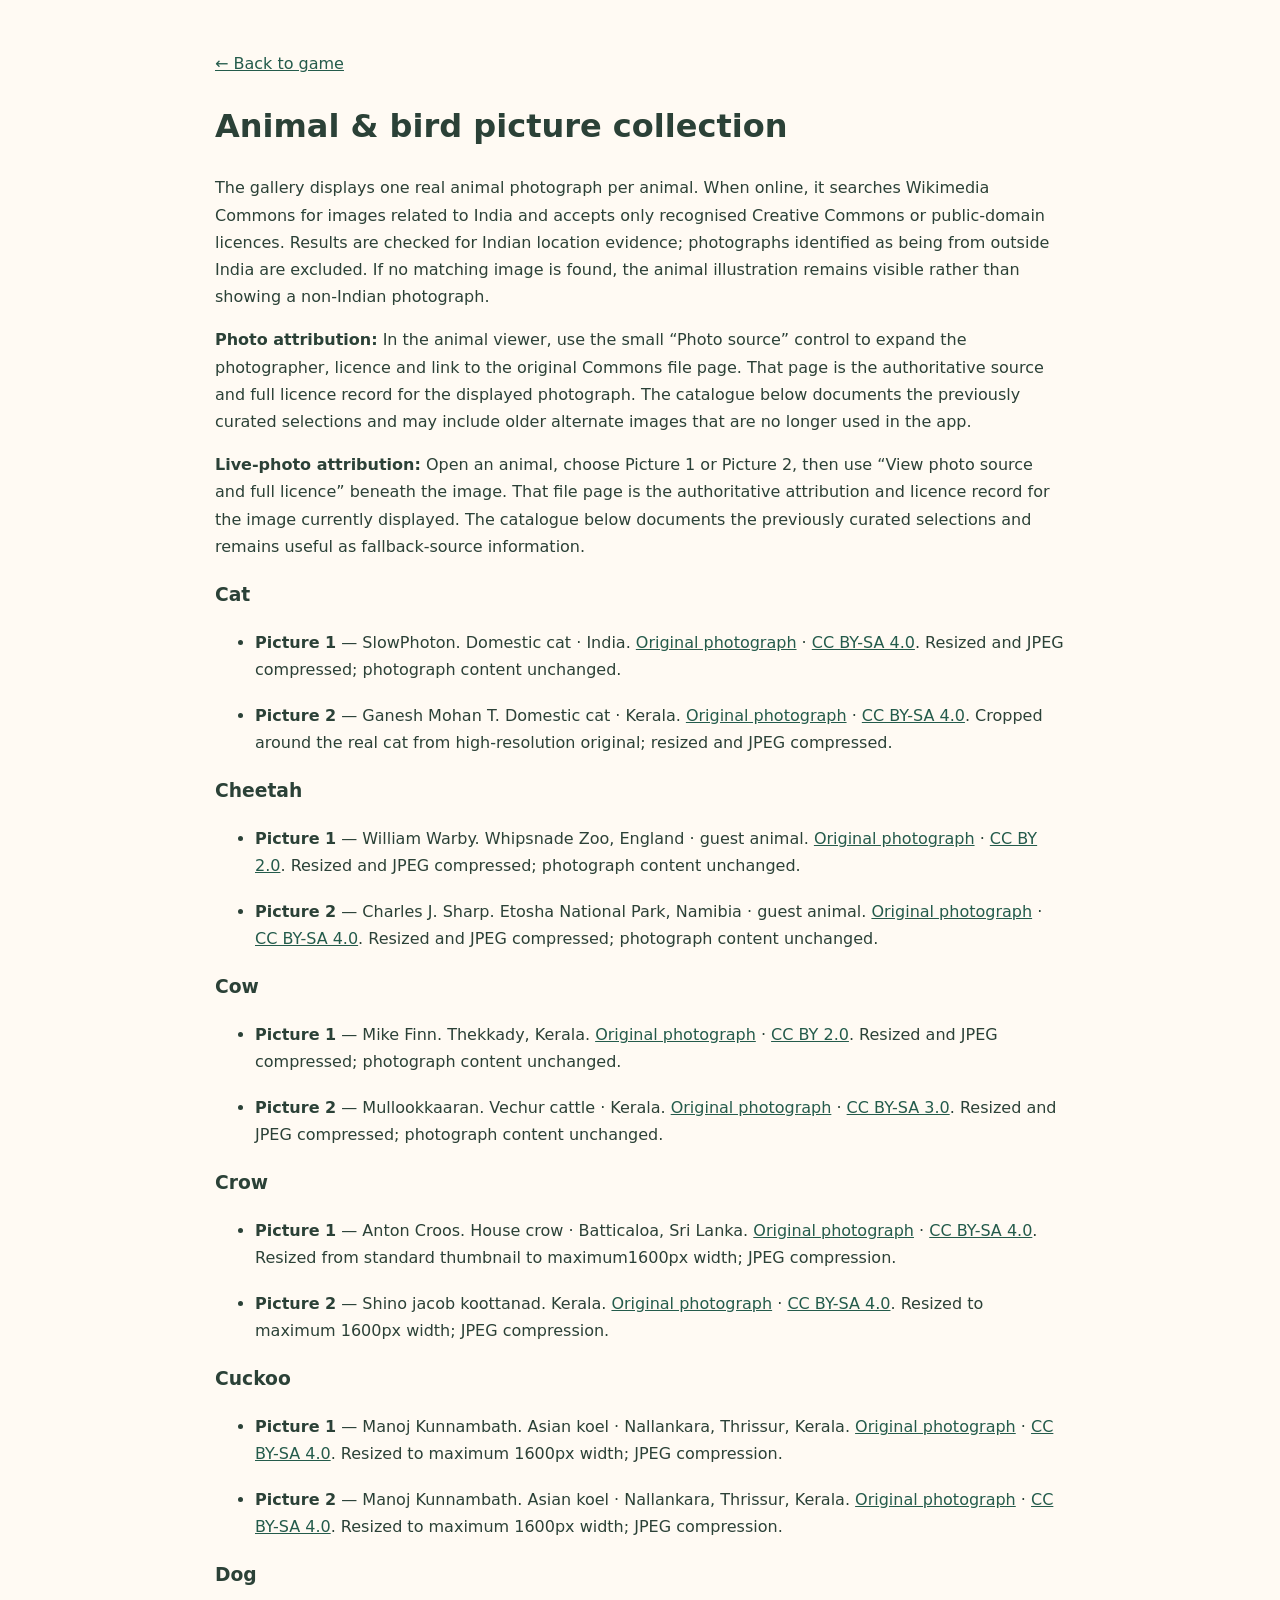
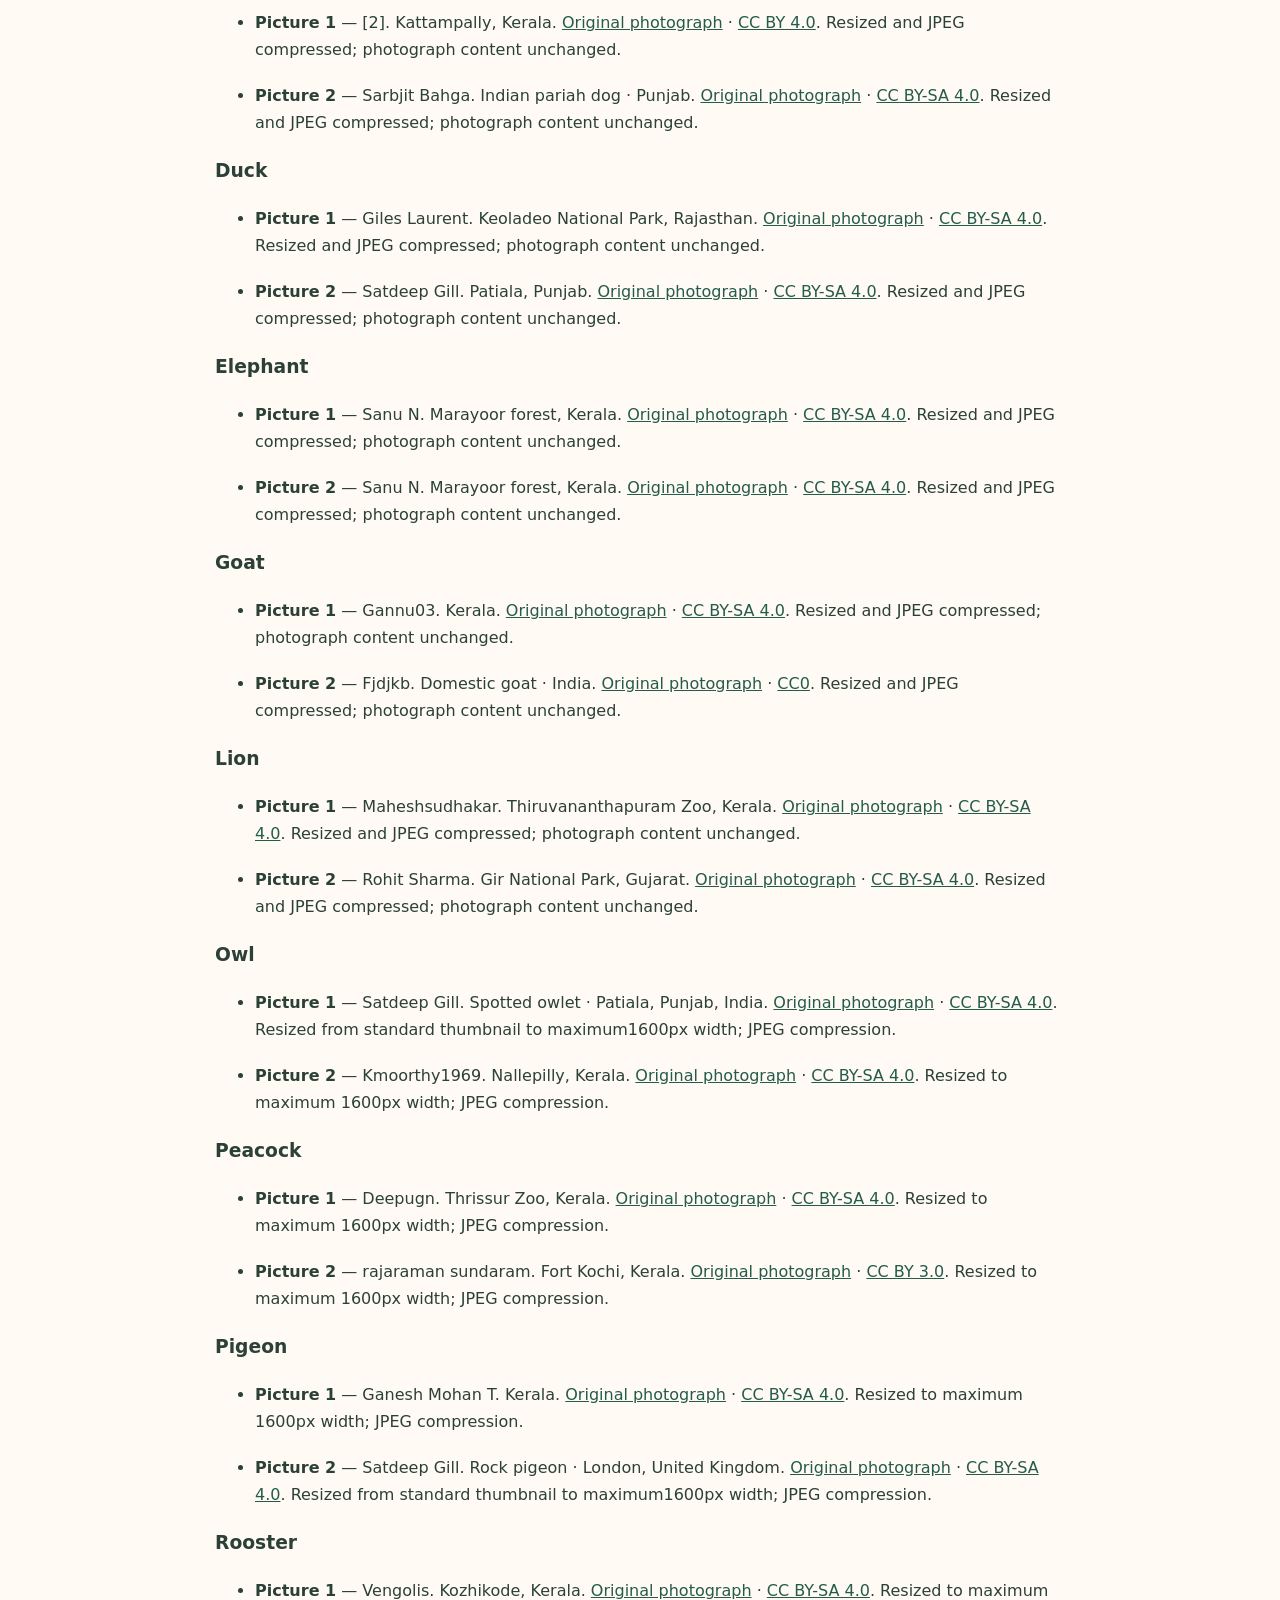
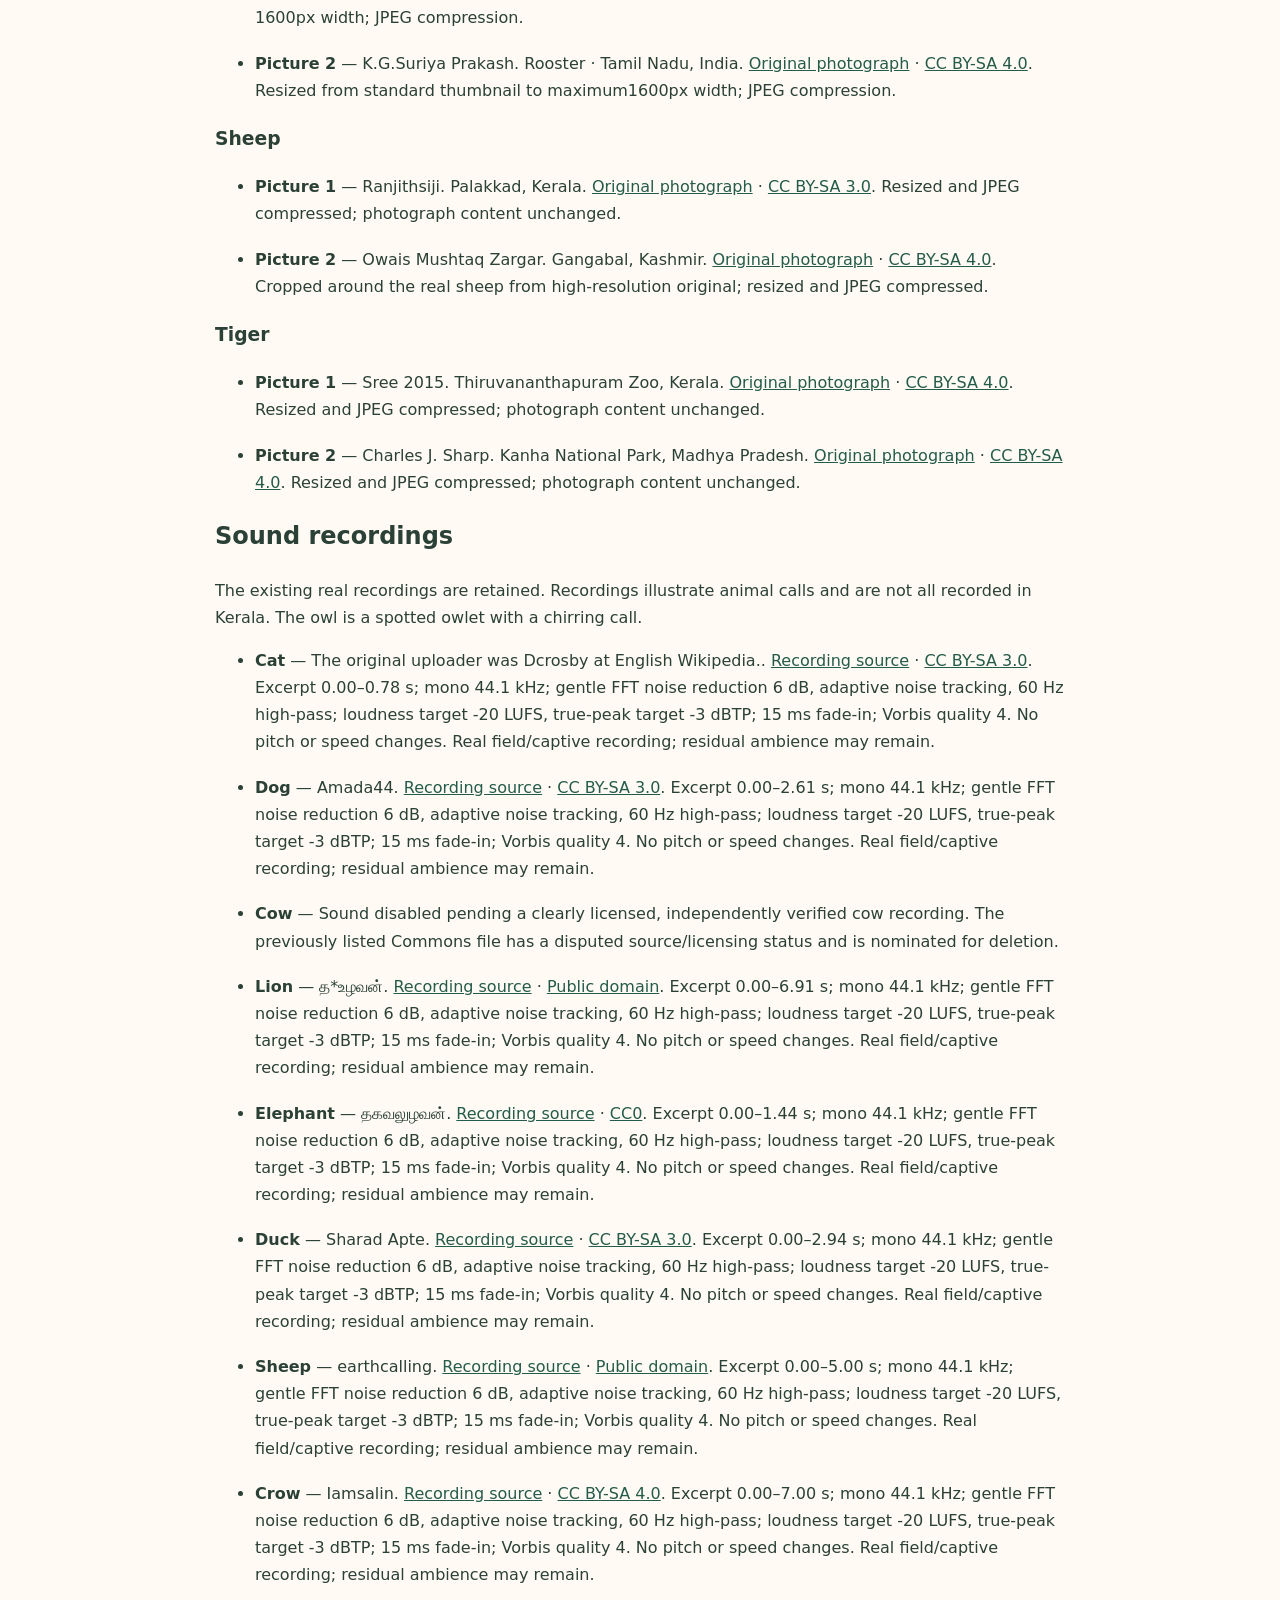
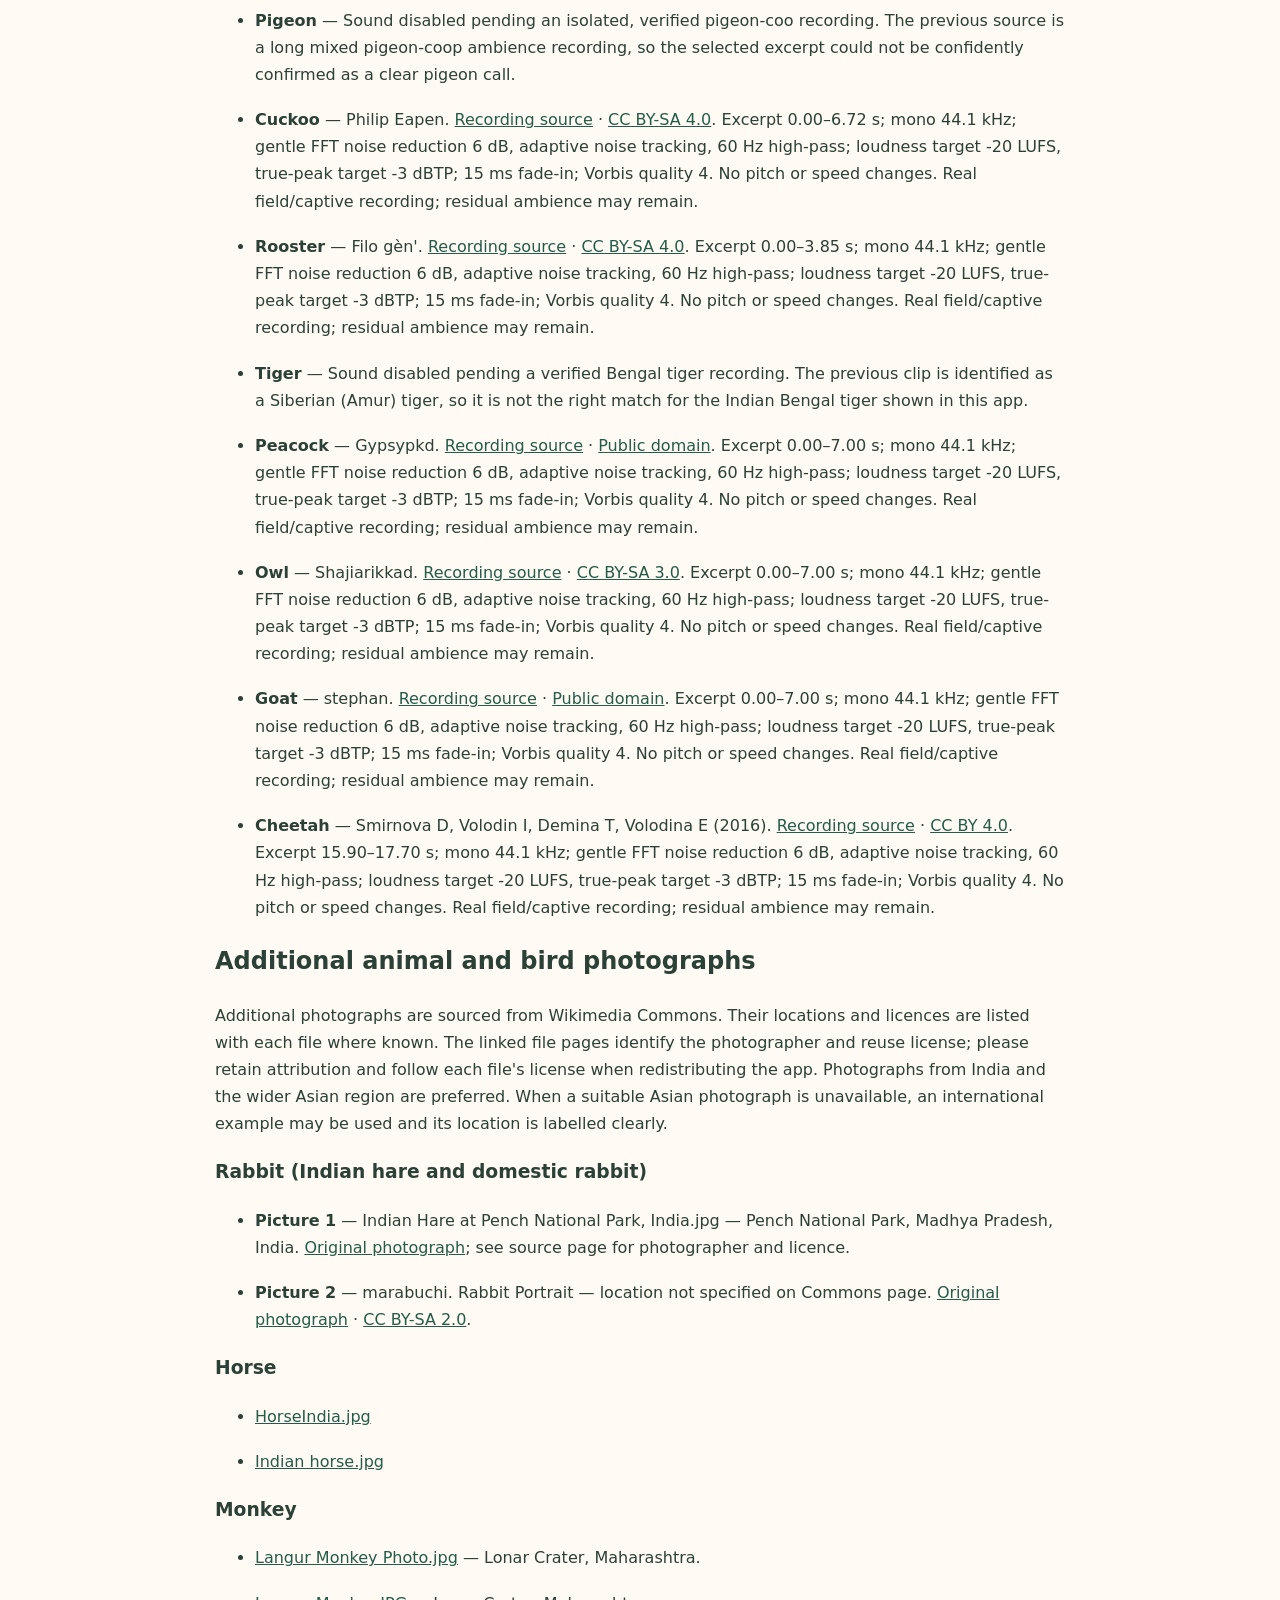
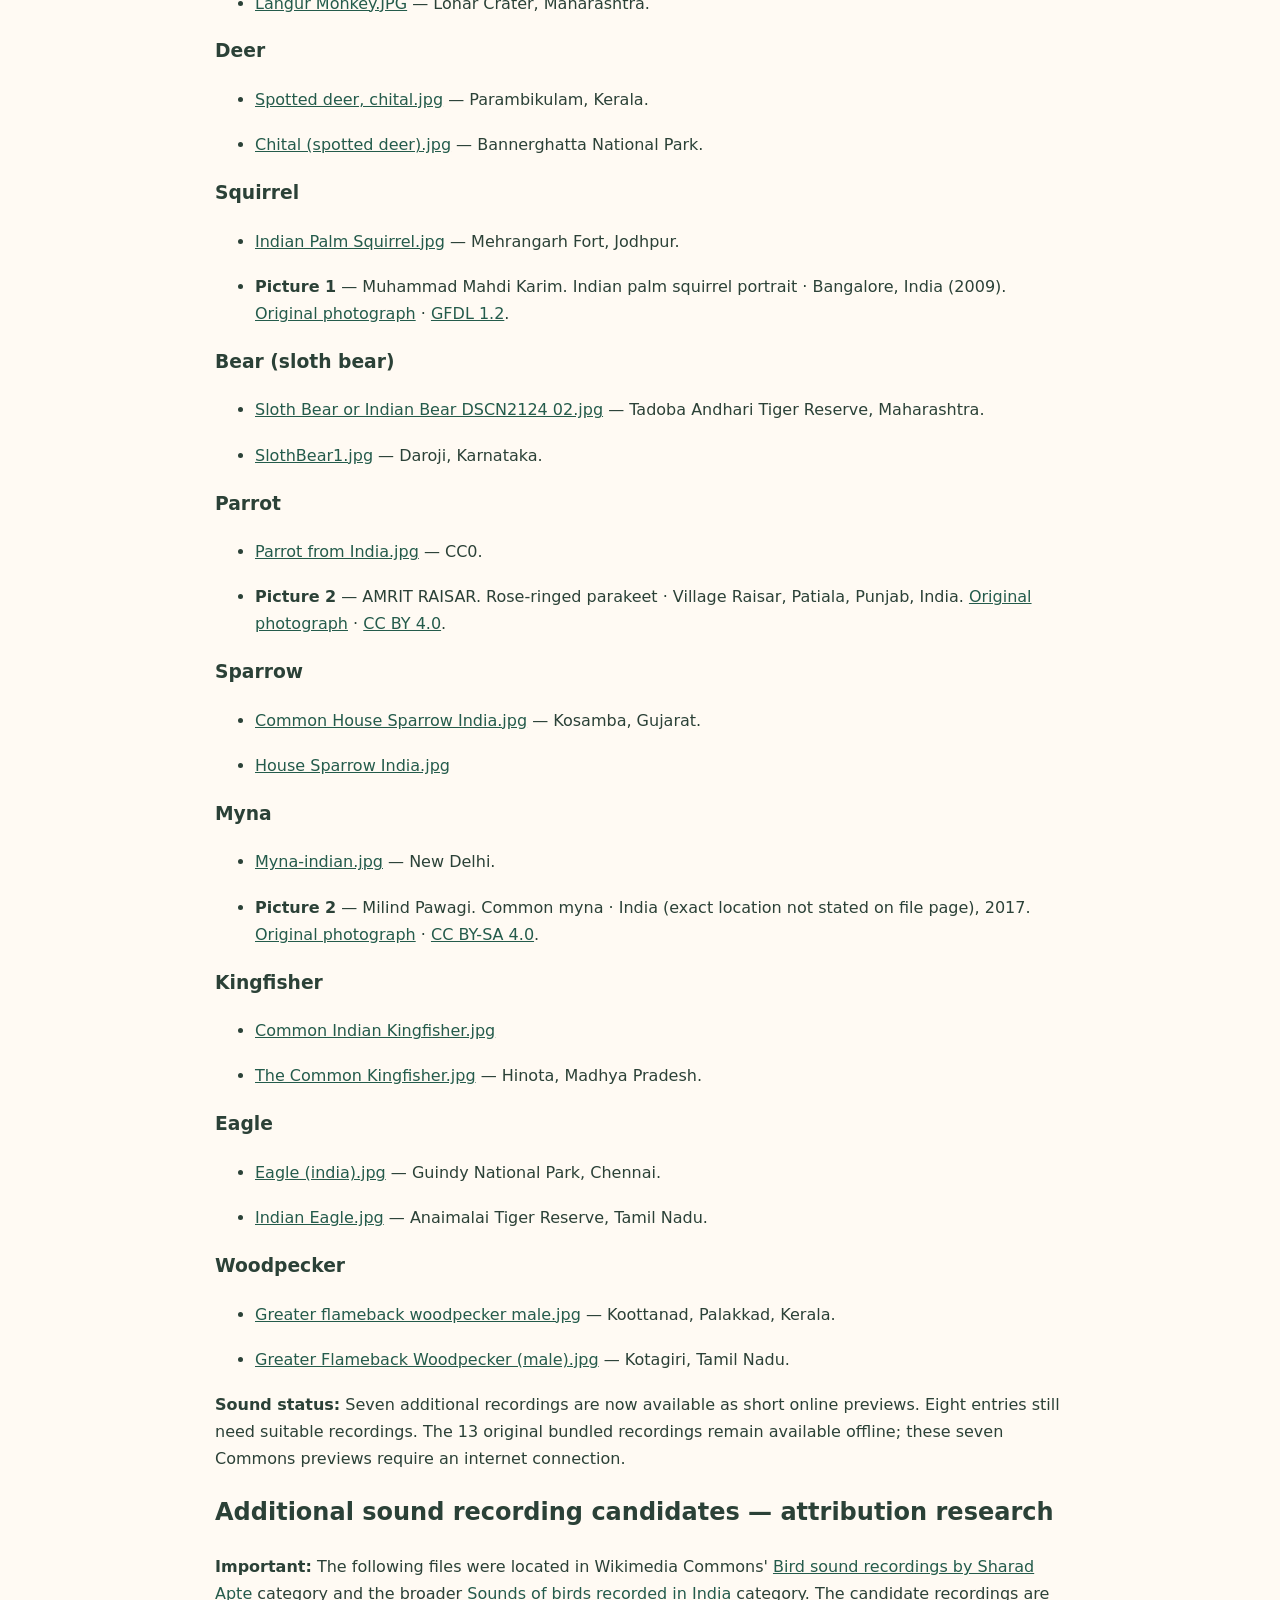
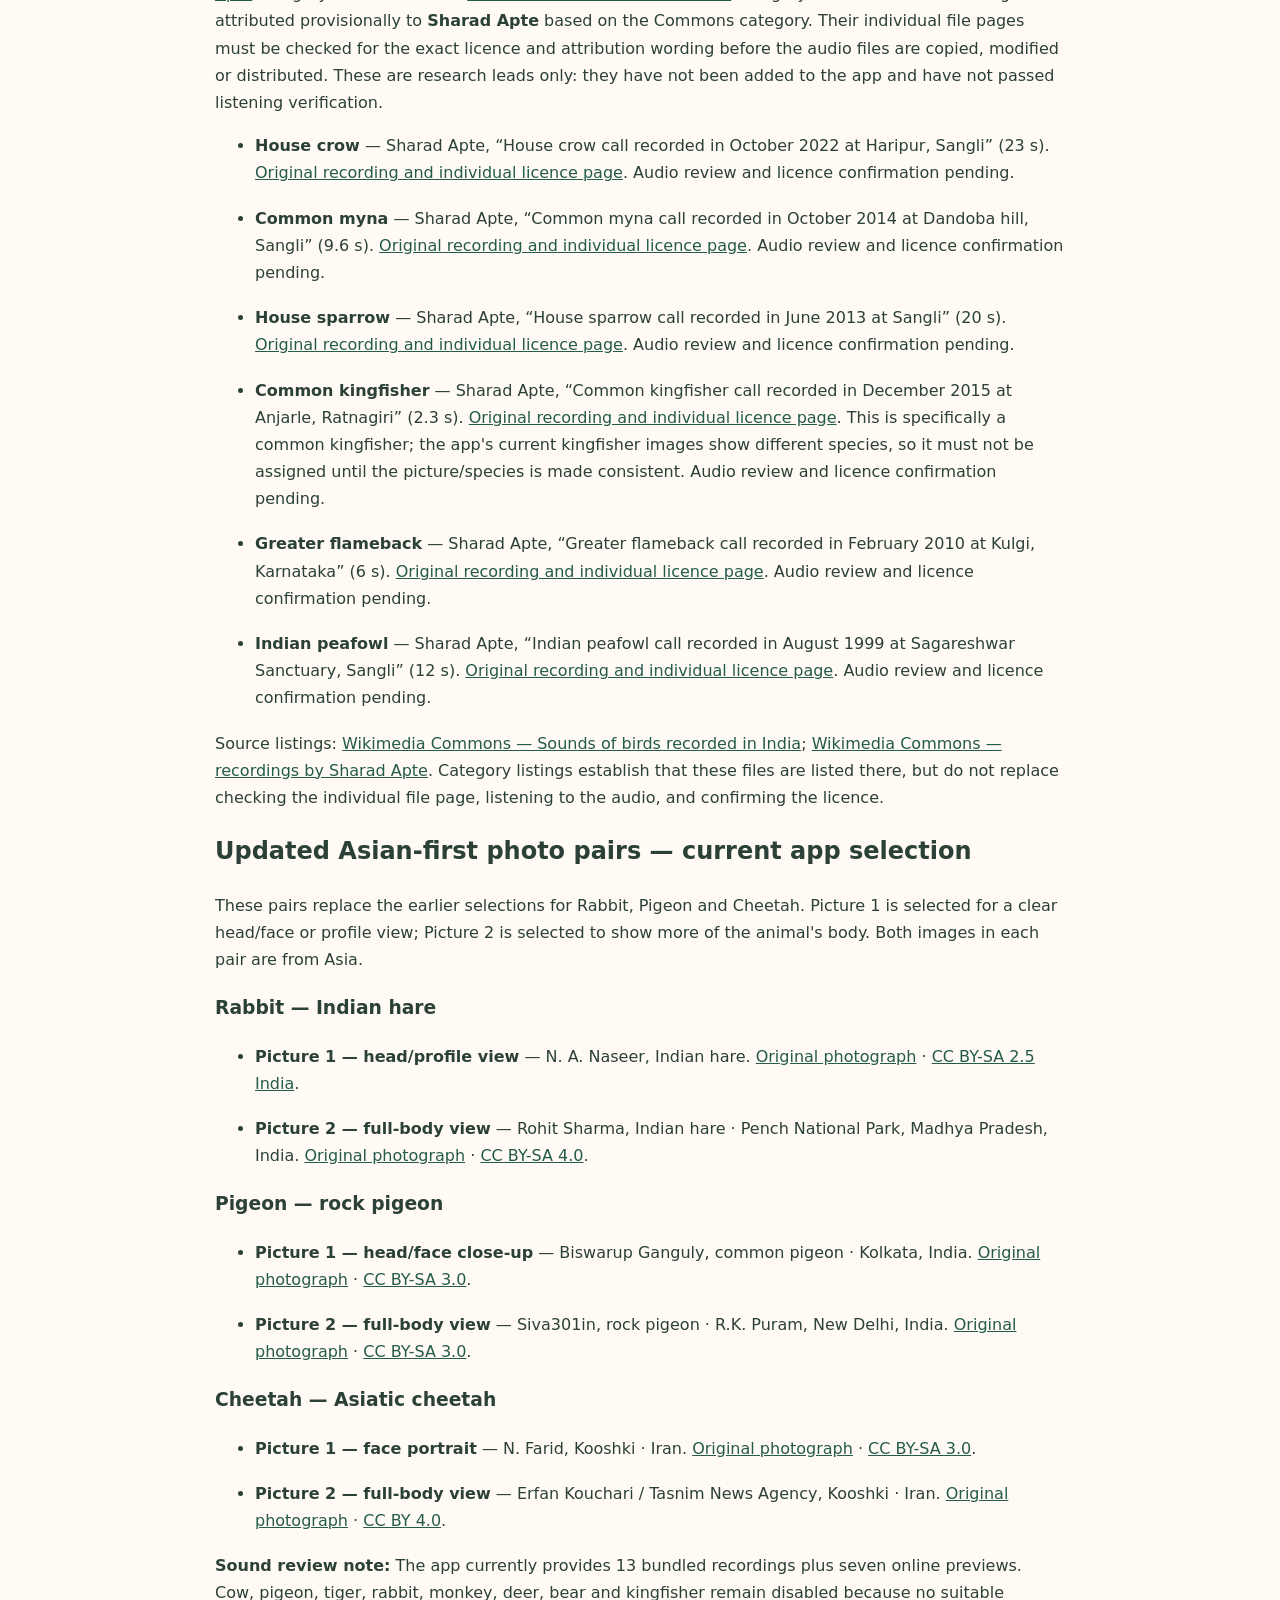
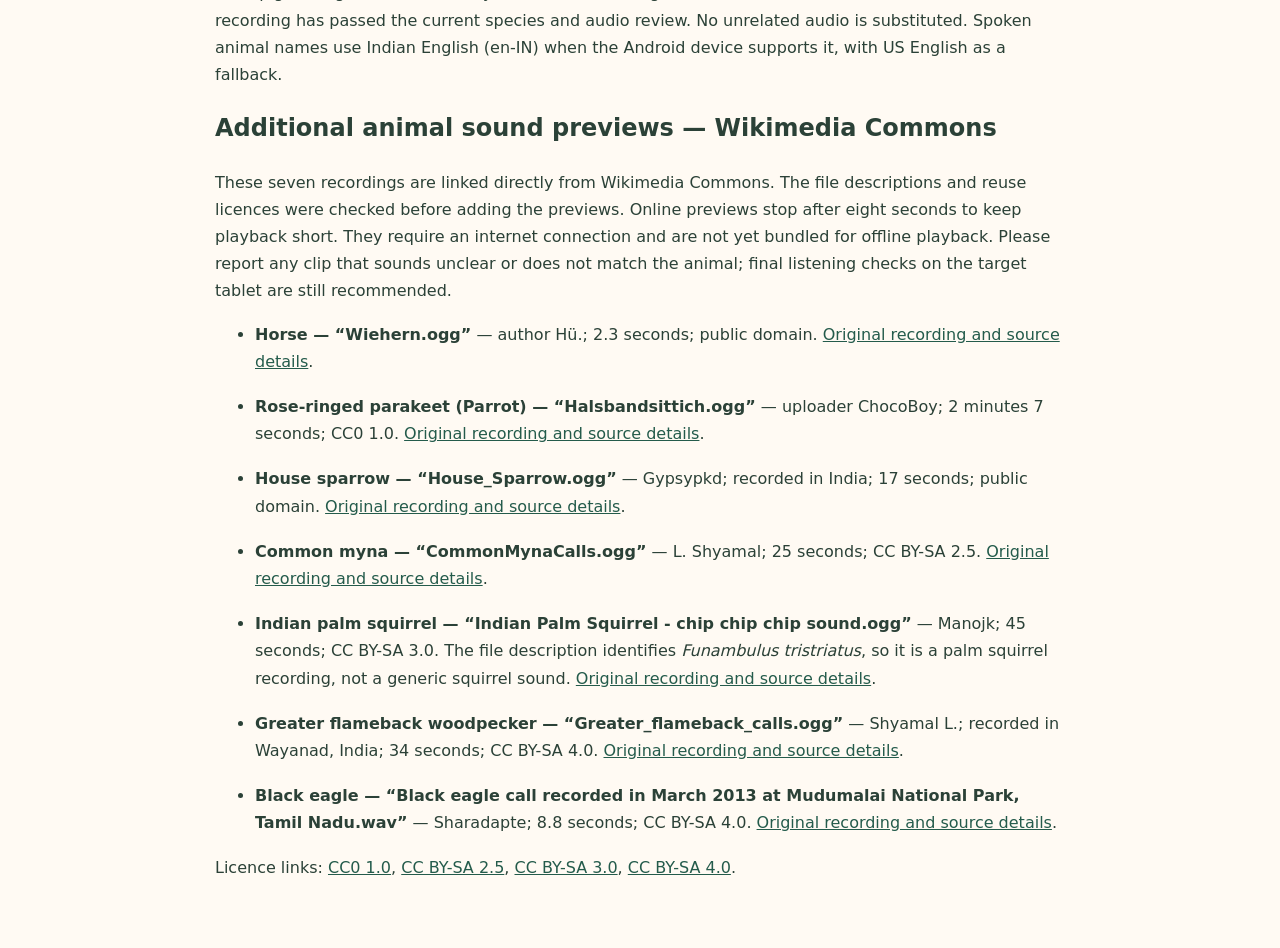
==== commit 3ea9814c: "Update photo credits for single India-related images" ====
--- a/credits.html
+++ b/credits.html
@@ -1,4 +1,4 @@
-<!doctype html><html lang="en"><head><meta charset="utf-8"><meta name="viewport" content="width=device-width,initial-scale=1"><title>Animal &amp; bird photo credits — Little Animal Sounds</title><style>body{max-width:850px;margin:30px auto;padding:20px;font-family:system-ui;line-height:1.7;background:#fffaf3;color:#2b4137}li{margin-bottom:18px}a{color:#245b4b}a:focus-visible{outline:3px solid #ef8e69}</style></head><body><a href="index.html">← Back to game</a><h1>Animal &amp; bird picture collection</h1><p>The gallery now refreshes its two-photo selection for all 28 animals from Wikimedia Commons when the app is online. Search terms favour Indian and Asian species and locations. Only images with a recognised Creative Commons or public-domain licence are accepted. The live photo viewer displays the photographer, licence and a direct link to each selected Commons file page. If Commons is unavailable or does not return two eligible images for an animal, the app keeps that animal’s previous curated pair. Photos are genuine, ungenerated photographs.</p><p><strong>Live-photo attribution:</strong> Open an animal, choose Picture 1 or Picture 2, then use “View photo source and full licence” beneath the image. That file page is the authoritative attribution and licence record for the image currently displayed. The catalogue below documents the previously curated selections and remains useful as fallback-source information.</p><h3>Cat</h3><ul><li><strong>Picture 1</strong> — SlowPhoton. Domestic cat · India. <a href="https://commons.wikimedia.org/wiki/File:Indian_cat.jpg" target="_blank" rel="noopener">Original photograph</a> · <a href="https://creativecommons.org/licenses/by-sa/4.0" target="_blank" rel="noopener">CC BY-SA 4.0</a>. Resized and JPEG compressed; photograph content unchanged.</li><li><strong>Picture 2</strong> — Ganesh Mohan T. Domestic cat · Kerala. <a href="https://commons.wikimedia.org/wiki/File:Cat_from_Kerala_01.jpg" target="_blank" rel="noopener">Original photograph</a> · <a href="https://creativecommons.org/licenses/by-sa/4.0" target="_blank" rel="noopener">CC BY-SA 4.0</a>. Cropped around the real cat from high-resolution original; resized and JPEG compressed.</li></ul>
+<!doctype html><html lang="en"><head><meta charset="utf-8"><meta name="viewport" content="width=device-width,initial-scale=1"><title>Animal &amp; bird photo credits — Little Animal Sounds</title><style>body{max-width:850px;margin:30px auto;padding:20px;font-family:system-ui;line-height:1.7;background:#fffaf3;color:#2b4137}li{margin-bottom:18px}a{color:#245b4b}a:focus-visible{outline:3px solid #ef8e69}</style></head><body><a href="index.html">← Back to game</a><h1>Animal &amp; bird picture collection</h1><p>The gallery displays one real animal photograph per animal. When online, it searches Wikimedia Commons for images related to India and accepts only recognised Creative Commons or public-domain licences. Results are checked for Indian location evidence; photographs identified as being from outside India are excluded. If no matching image is found, the animal illustration remains visible rather than showing a non-Indian photograph.</p><p><strong>Photo attribution:</strong> In the animal viewer, use the small “Photo source” control to expand the photographer, licence and link to the original Commons file page. That page is the authoritative source and full licence record for the displayed photograph. The catalogue below documents the previously curated selections and may include older alternate images that are no longer used in the app.</p><p><strong>Live-photo attribution:</strong> Open an animal, choose Picture 1 or Picture 2, then use “View photo source and full licence” beneath the image. That file page is the authoritative attribution and licence record for the image currently displayed. The catalogue below documents the previously curated selections and remains useful as fallback-source information.</p><h3>Cat</h3><ul><li><strong>Picture 1</strong> — SlowPhoton. Domestic cat · India. <a href="https://commons.wikimedia.org/wiki/File:Indian_cat.jpg" target="_blank" rel="noopener">Original photograph</a> · <a href="https://creativecommons.org/licenses/by-sa/4.0" target="_blank" rel="noopener">CC BY-SA 4.0</a>. Resized and JPEG compressed; photograph content unchanged.</li><li><strong>Picture 2</strong> — Ganesh Mohan T. Domestic cat · Kerala. <a href="https://commons.wikimedia.org/wiki/File:Cat_from_Kerala_01.jpg" target="_blank" rel="noopener">Original photograph</a> · <a href="https://creativecommons.org/licenses/by-sa/4.0" target="_blank" rel="noopener">CC BY-SA 4.0</a>. Cropped around the real cat from high-resolution original; resized and JPEG compressed.</li></ul>
 <h3>Cheetah</h3><ul><li><strong>Picture 1</strong> — William Warby. Whipsnade Zoo, England · guest animal. <a href="https://commons.wikimedia.org/wiki/File:Cheetah_portrait_Whipsnade_Zoo.jpg" target="_blank" rel="noopener">Original photograph</a> · <a href="https://creativecommons.org/licenses/by/2.0/" target="_blank" rel="noopener">CC BY 2.0</a>. Resized and JPEG compressed; photograph content unchanged.</li><li><strong>Picture 2</strong> — Charles J. Sharp. Etosha National Park, Namibia · guest animal. <a href="https://commons.wikimedia.org/wiki/File:South_African_cheetah_%28Acinonyx_jubatus_jubatus%29.jpg" target="_blank" rel="noopener">Original photograph</a> · <a href="https://creativecommons.org/licenses/by-sa/4.0/" target="_blank" rel="noopener">CC BY-SA 4.0</a>. Resized and JPEG compressed; photograph content unchanged.</li></ul>
 <h3>Cow</h3><ul><li><strong>Picture 1</strong> — Mike Finn. Thekkady, Kerala. <a href="https://commons.wikimedia.org/wiki/File:India_-_Kerala_-_Thekkady_-_zebu.jpg" target="_blank" rel="noopener">Original photograph</a> · <a href="https://creativecommons.org/licenses/by/2.0" target="_blank" rel="noopener">CC BY 2.0</a>. Resized and JPEG compressed; photograph content unchanged.</li><li><strong>Picture 2</strong> — Mullookkaaran. Vechur cattle · Kerala. <a href="https://commons.wikimedia.org/wiki/File:Vechur_Cow.jpg" target="_blank" rel="noopener">Original photograph</a> · <a href="https://creativecommons.org/licenses/by-sa/3.0" target="_blank" rel="noopener">CC BY-SA 3.0</a>. Resized and JPEG compressed; photograph content unchanged.</li></ul>
 <h3>Crow</h3><ul><li><strong>Picture 1</strong> — Anton Croos. House crow · Batticaloa, Sri Lanka. <a href="https://commons.wikimedia.org/wiki/File:House_Crow_(Corvus_splendens)1.JPG" target="_blank" rel="noopener">Original photograph</a> · <a href="https://creativecommons.org/licenses/by-sa/4.0" target="_blank" rel="noopener">CC BY-SA 4.0</a>. Resized from standard thumbnail to maximum1600px width; JPEG compression.</li><li><strong>Picture 2</strong> — Shino jacob koottanad. Kerala. <a href="https://commons.wikimedia.org/wiki/File:House_crow_photo.jpg" target="_blank" rel="noopener">Original photograph</a> · <a href="https://creativecommons.org/licenses/by-sa/4.0" target="_blank" rel="noopener">CC BY-SA 4.0</a>. Resized to maximum 1600px width; JPEG compression.</li></ul>
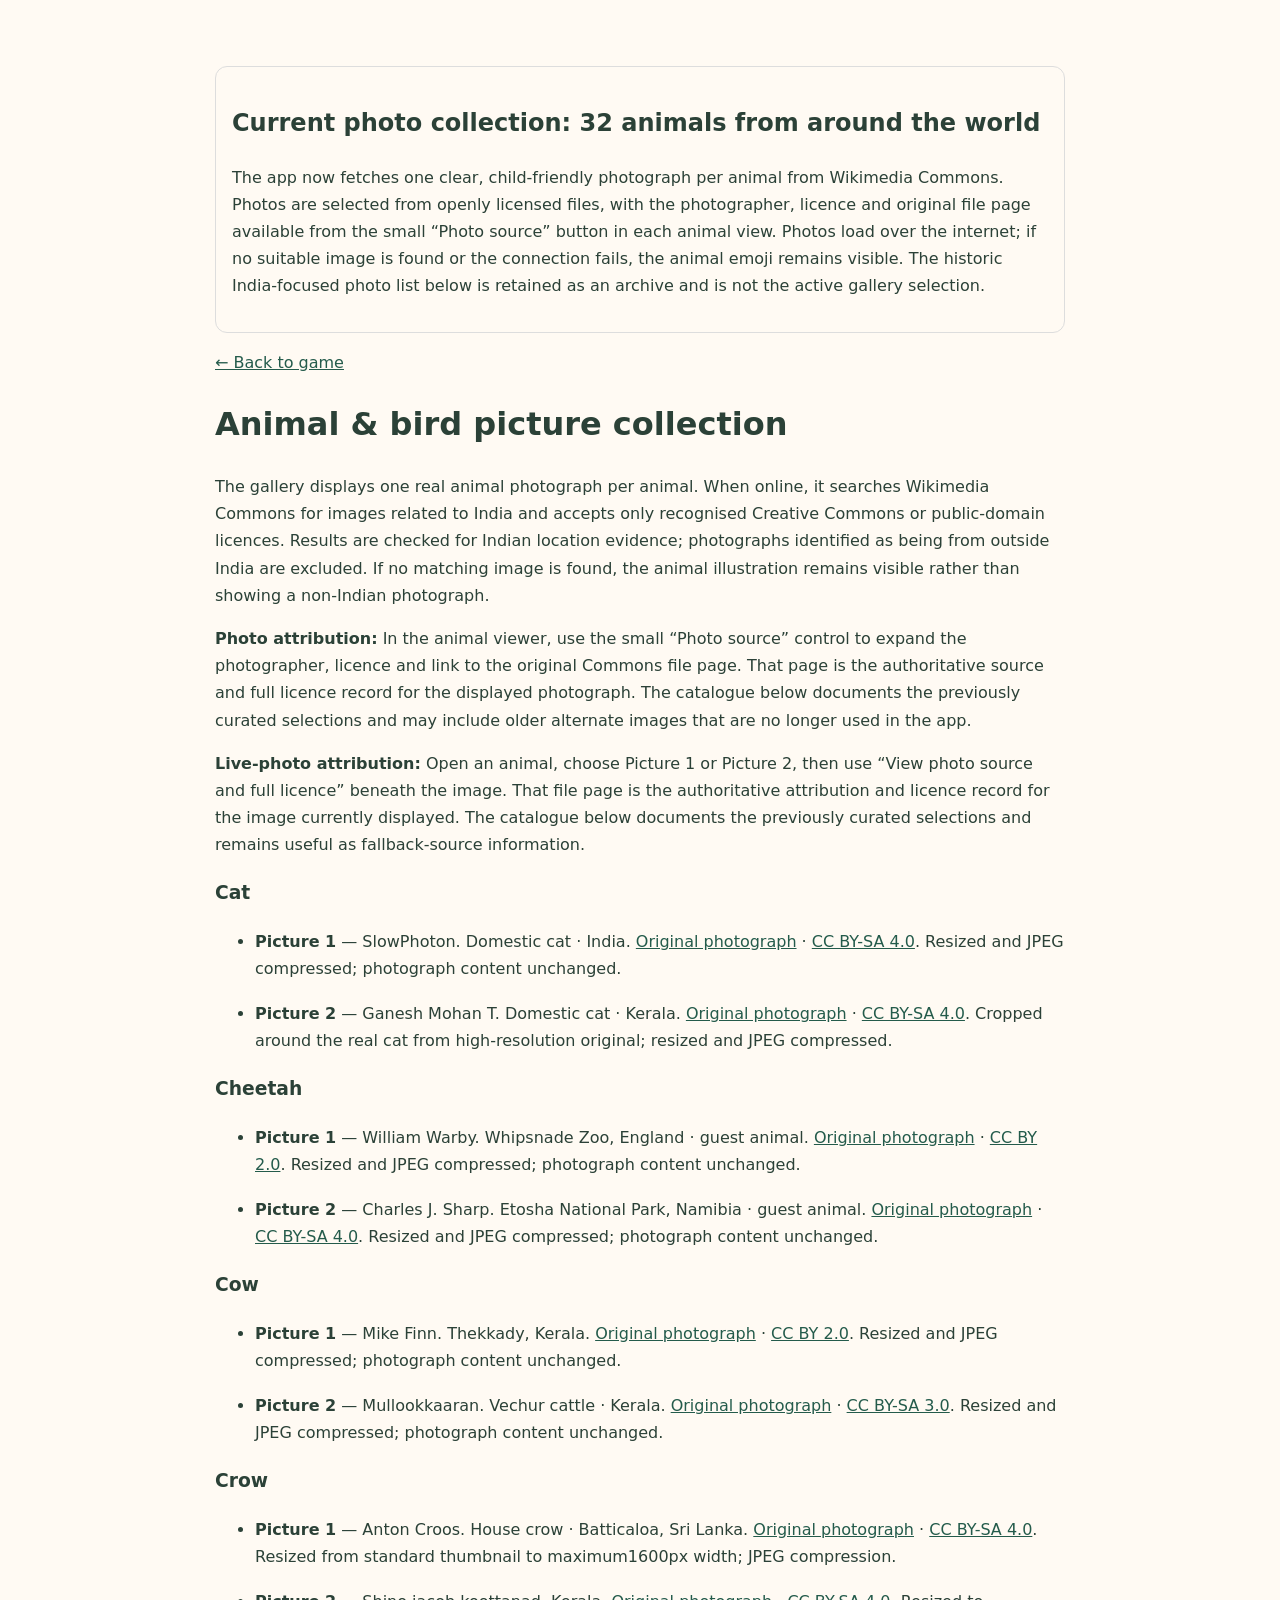
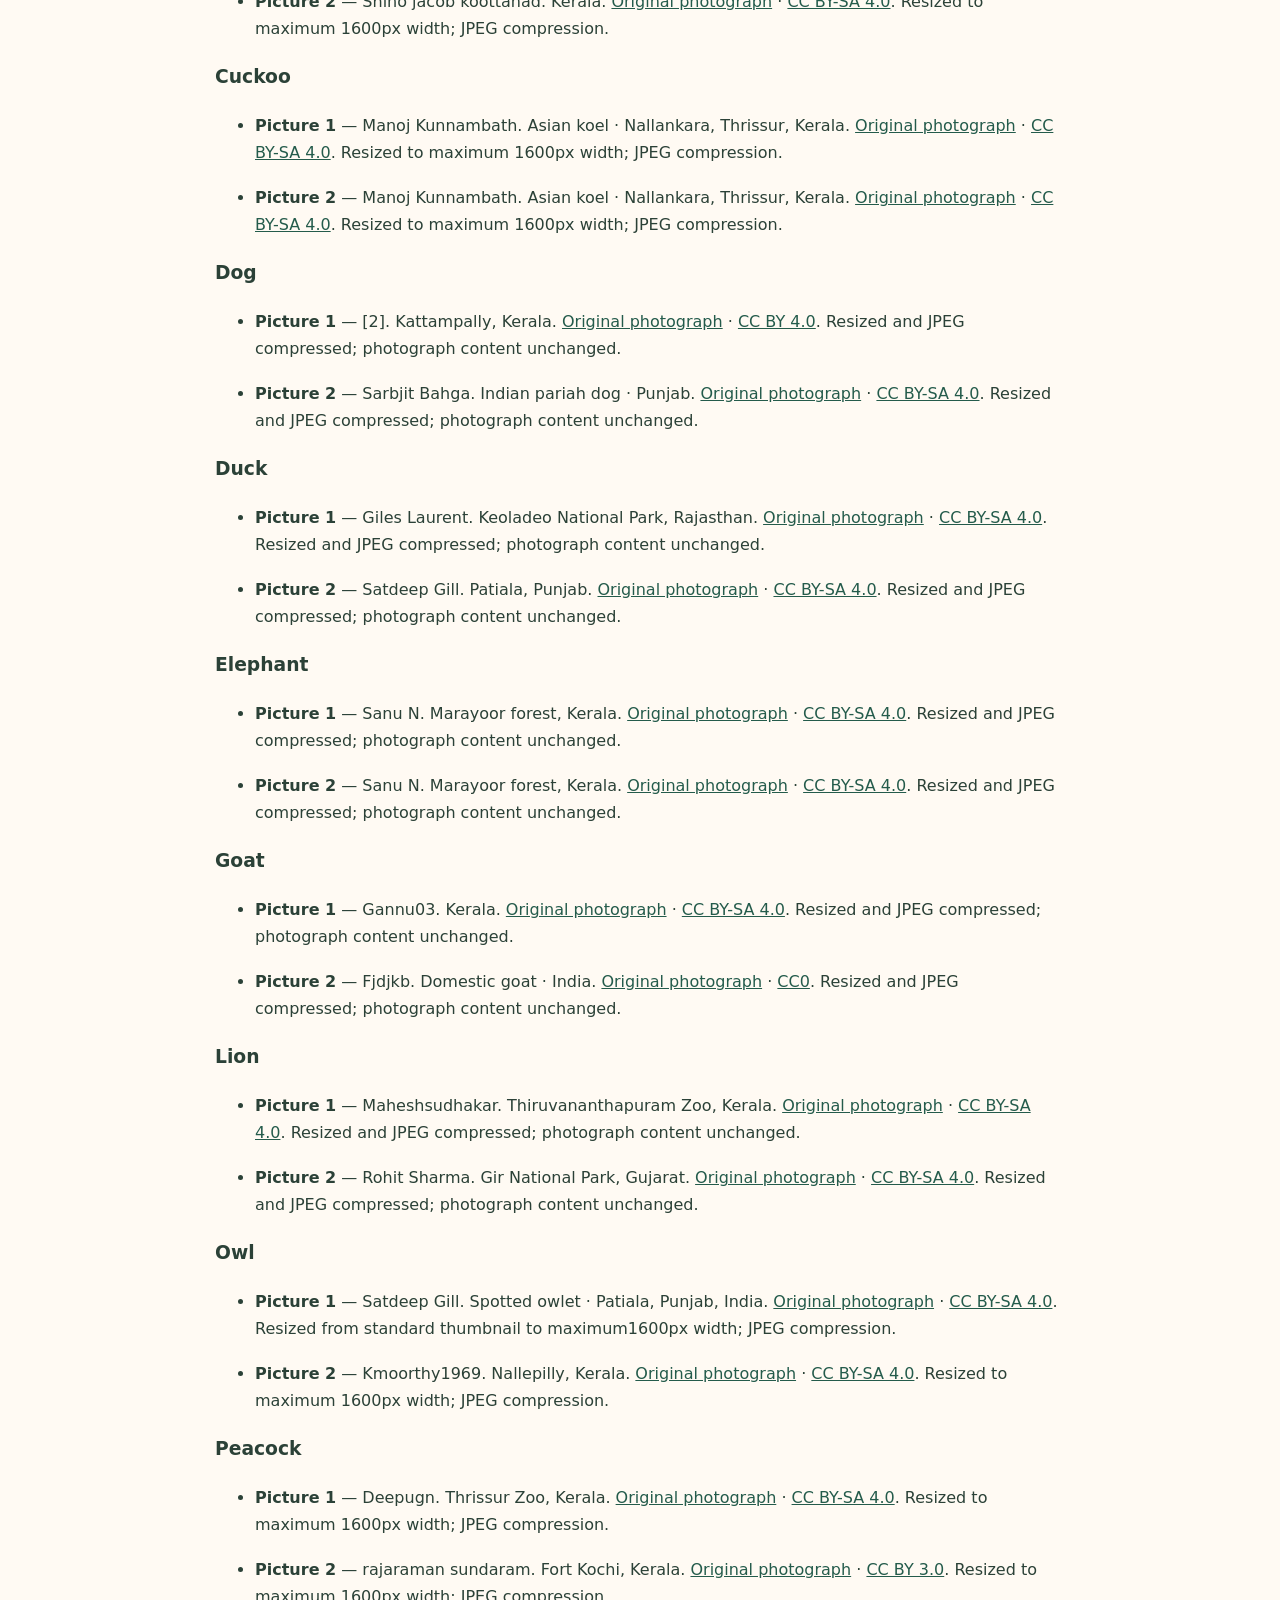
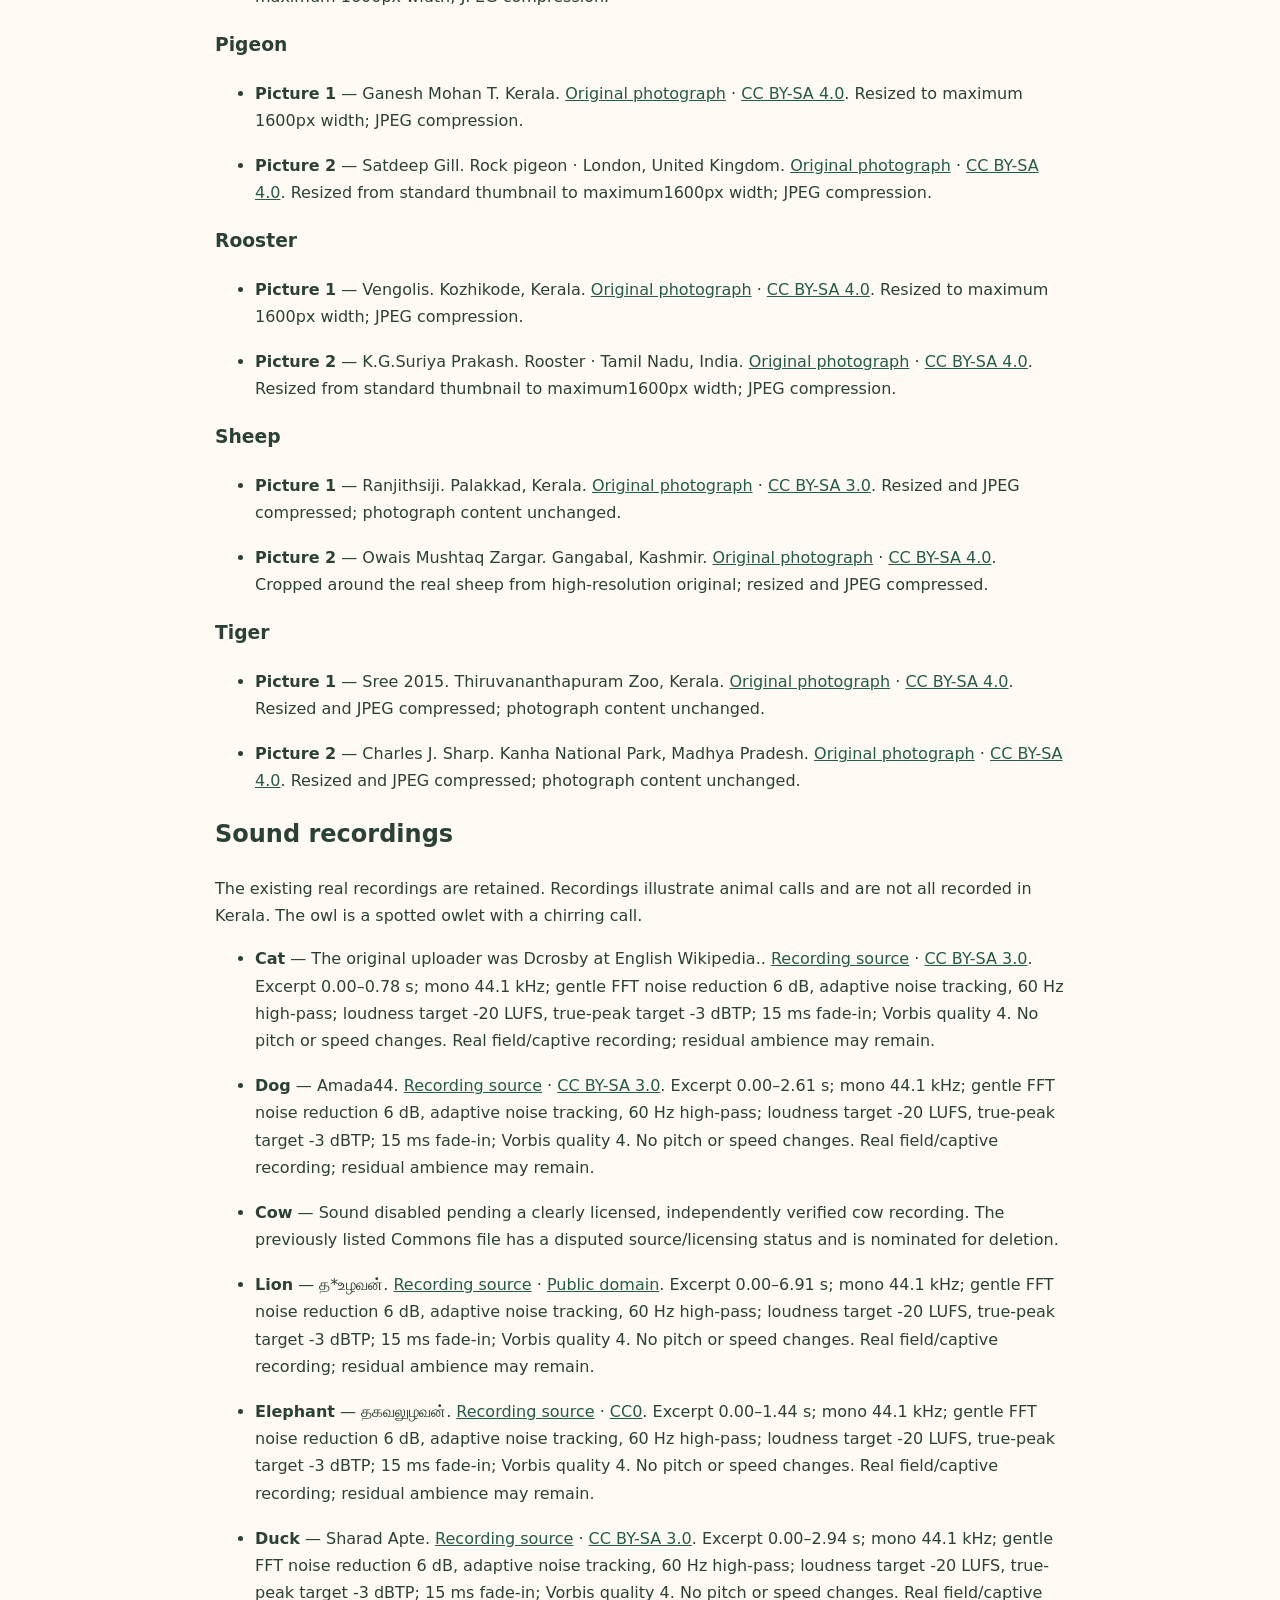
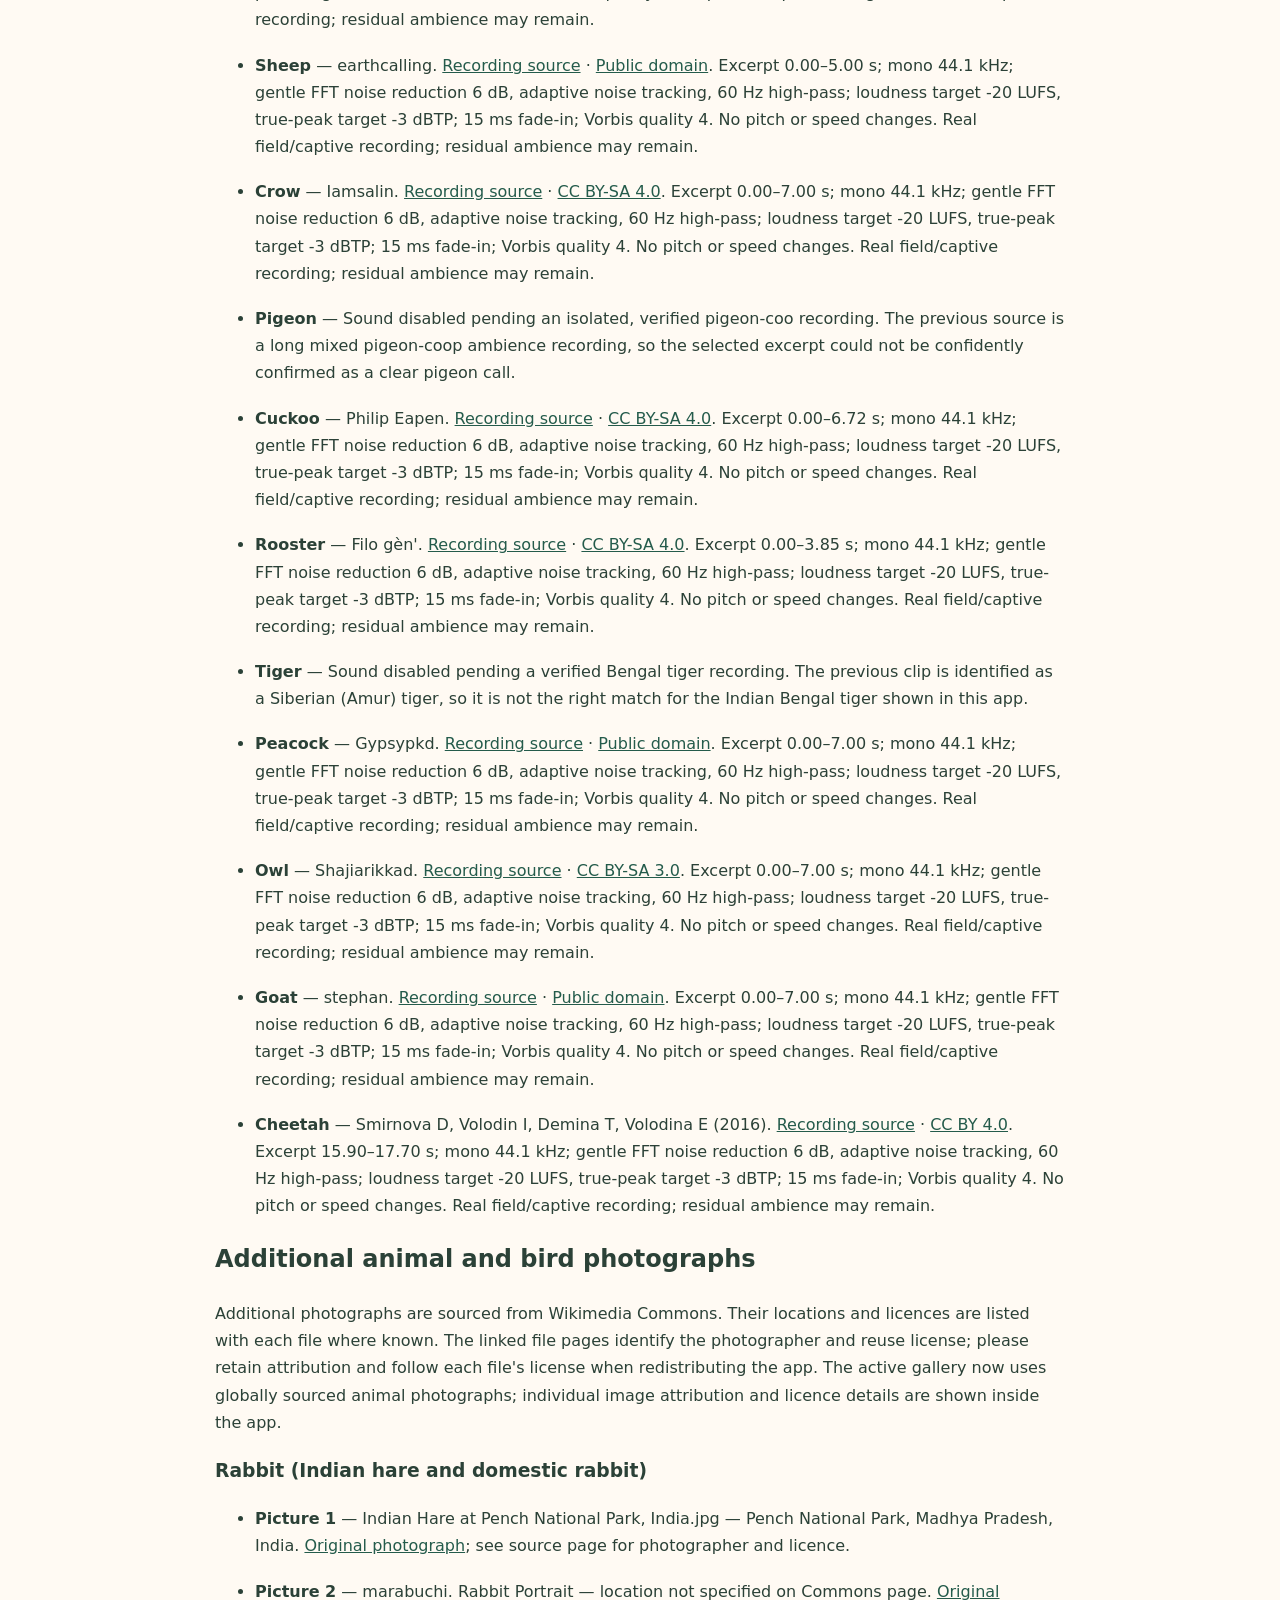
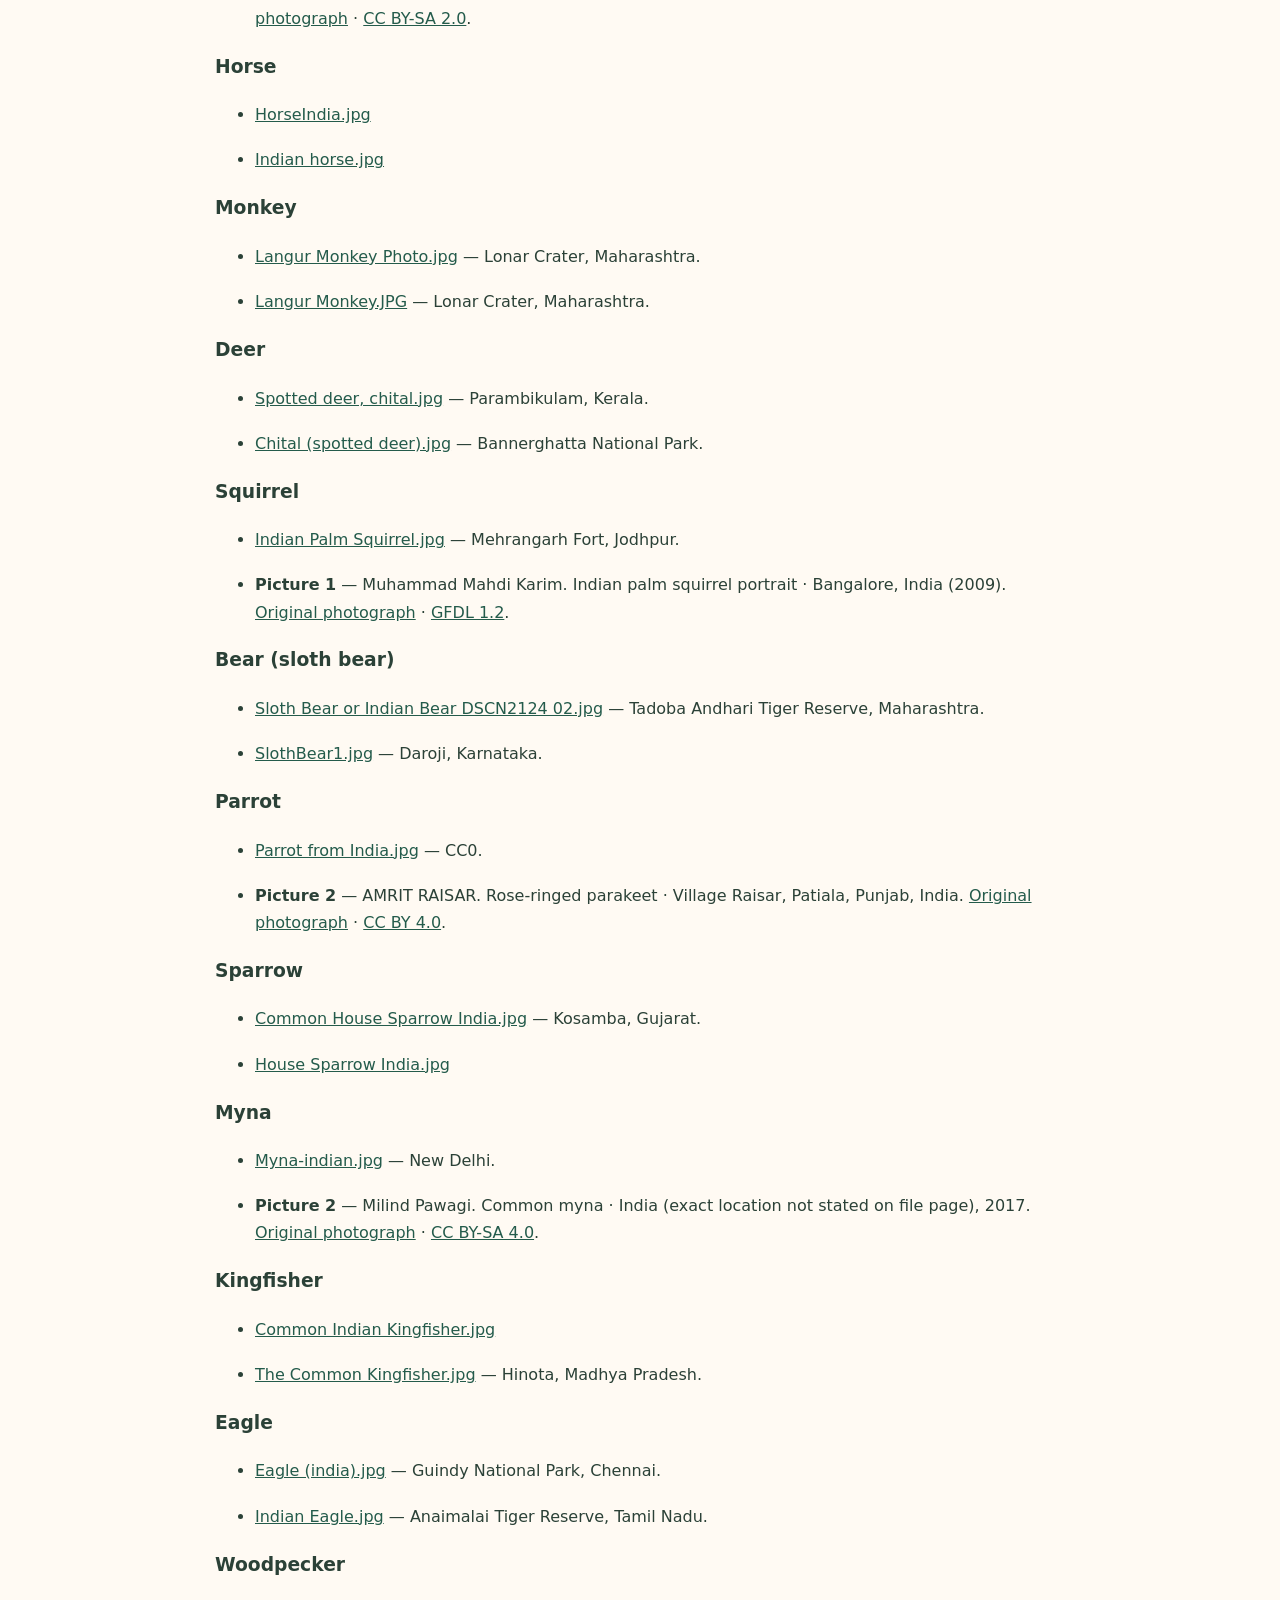
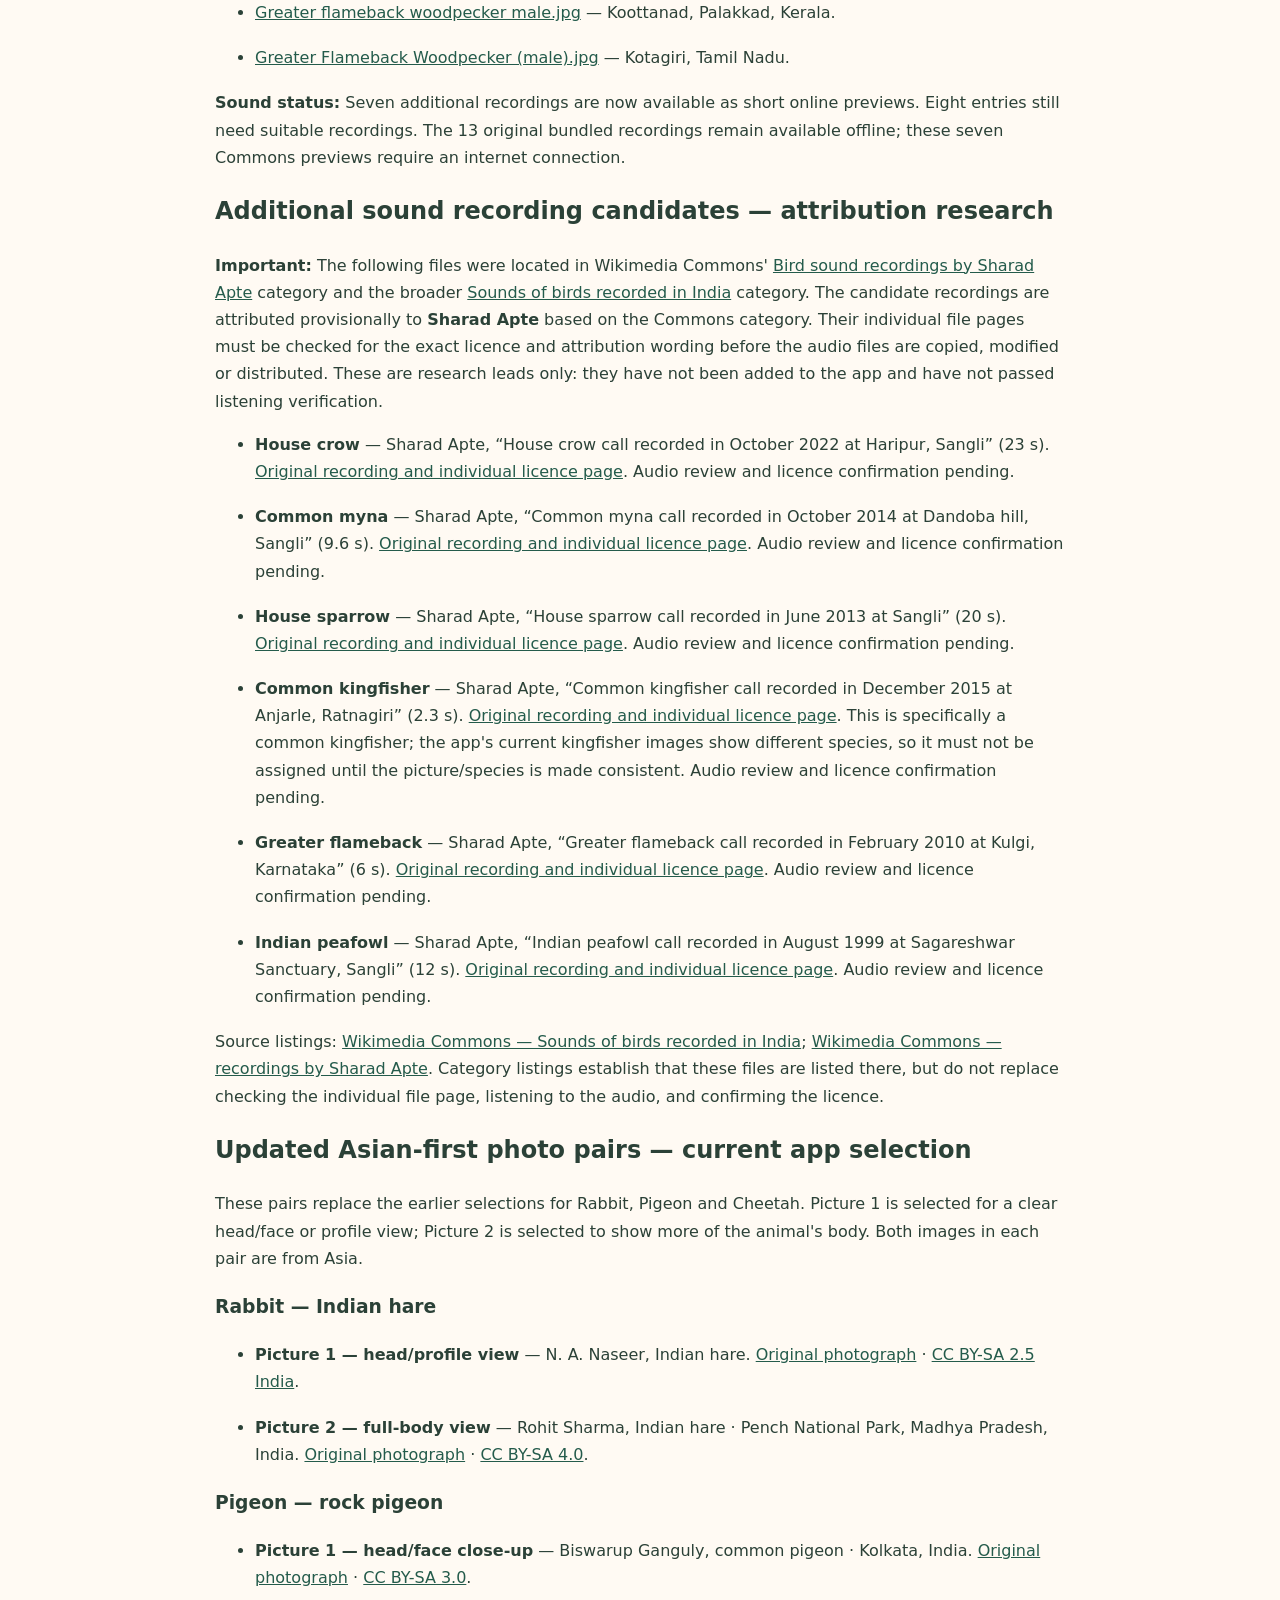
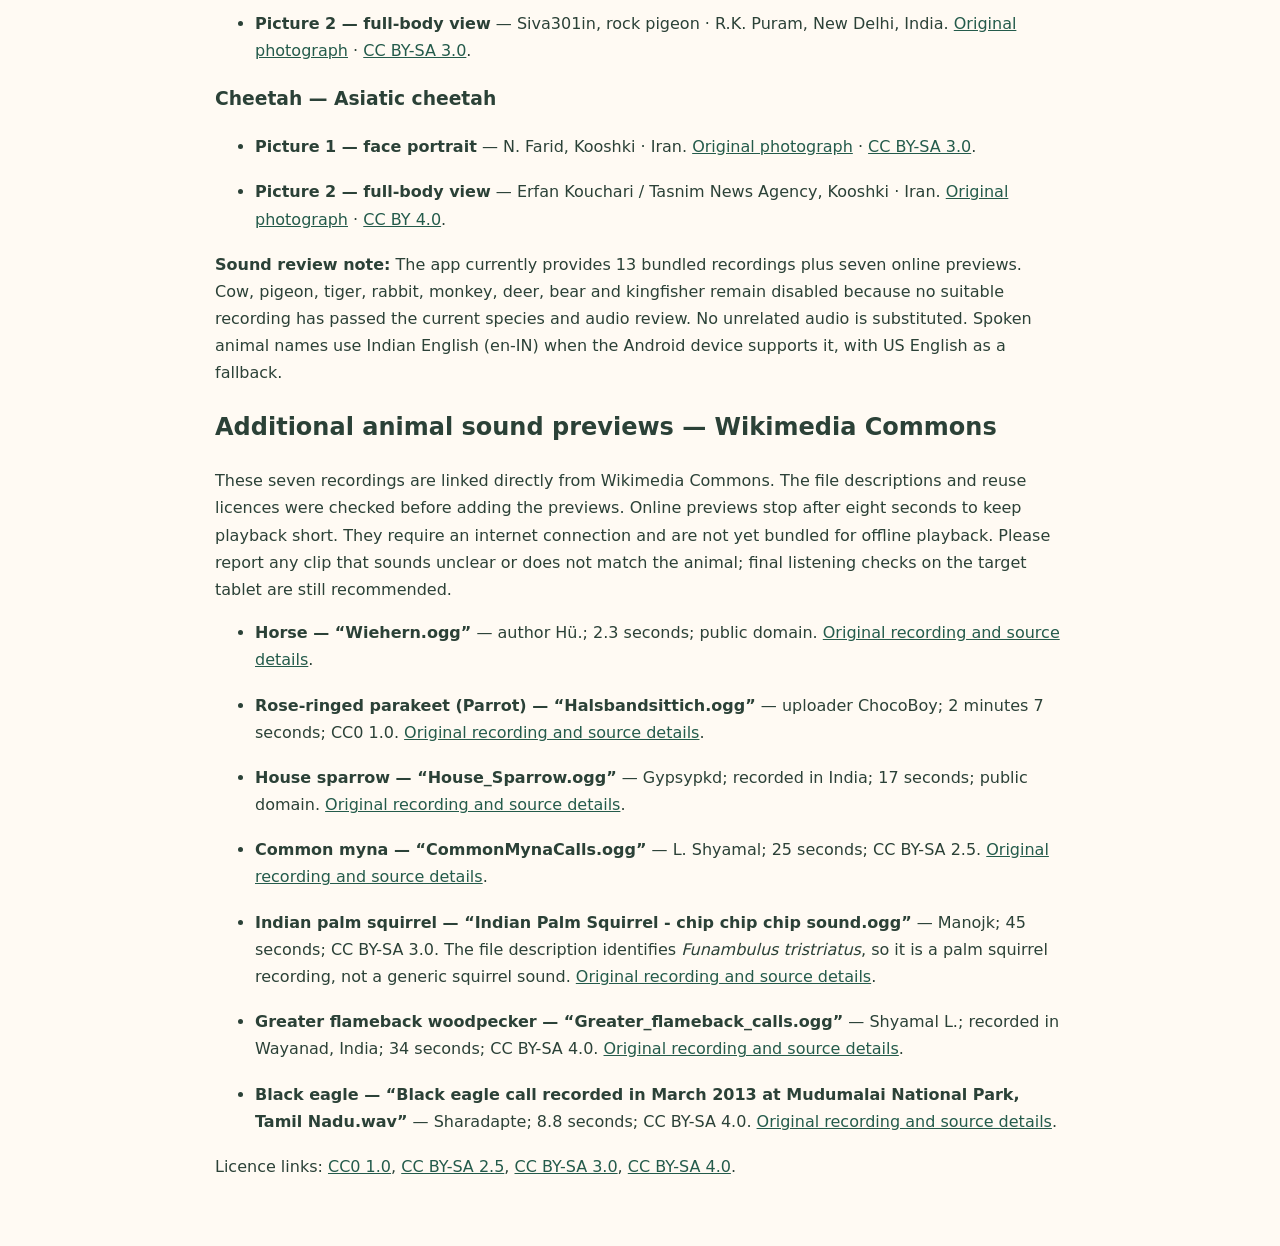
==== commit 8d9055fe: "Document global photo sourcing and in-app attribution" ====
--- a/credits.html
+++ b/credits.html
@@ -1,4 +1,6 @@
-<!doctype html><html lang="en"><head><meta charset="utf-8"><meta name="viewport" content="width=device-width,initial-scale=1"><title>Animal &amp; bird photo credits — Little Animal Sounds</title><style>body{max-width:850px;margin:30px auto;padding:20px;font-family:system-ui;line-height:1.7;background:#fffaf3;color:#2b4137}li{margin-bottom:18px}a{color:#245b4b}a:focus-visible{outline:3px solid #ef8e69}</style></head><body><a href="index.html">← Back to game</a><h1>Animal &amp; bird picture collection</h1><p>The gallery displays one real animal photograph per animal. When online, it searches Wikimedia Commons for images related to India and accepts only recognised Creative Commons or public-domain licences. Results are checked for Indian location evidence; photographs identified as being from outside India are excluded. If no matching image is found, the animal illustration remains visible rather than showing a non-Indian photograph.</p><p><strong>Photo attribution:</strong> In the animal viewer, use the small “Photo source” control to expand the photographer, licence and link to the original Commons file page. That page is the authoritative source and full licence record for the displayed photograph. The catalogue below documents the previously curated selections and may include older alternate images that are no longer used in the app.</p><p><strong>Live-photo attribution:</strong> Open an animal, choose Picture 1 or Picture 2, then use “View photo source and full licence” beneath the image. That file page is the authoritative attribution and licence record for the image currently displayed. The catalogue below documents the previously curated selections and remains useful as fallback-source information.</p><h3>Cat</h3><ul><li><strong>Picture 1</strong> — SlowPhoton. Domestic cat · India. <a href="https://commons.wikimedia.org/wiki/File:Indian_cat.jpg" target="_blank" rel="noopener">Original photograph</a> · <a href="https://creativecommons.org/licenses/by-sa/4.0" target="_blank" rel="noopener">CC BY-SA 4.0</a>. Resized and JPEG compressed; photograph content unchanged.</li><li><strong>Picture 2</strong> — Ganesh Mohan T. Domestic cat · Kerala. <a href="https://commons.wikimedia.org/wiki/File:Cat_from_Kerala_01.jpg" target="_blank" rel="noopener">Original photograph</a> · <a href="https://creativecommons.org/licenses/by-sa/4.0" target="_blank" rel="noopener">CC BY-SA 4.0</a>. Cropped around the real cat from high-resolution original; resized and JPEG compressed.</li></ul>
+<!doctype html><html lang="en"><head><meta charset="utf-8"><meta name="viewport" content="width=device-width,initial-scale=1"><title>Animal &amp; bird photo credits — Little Animal Sounds</title><style>body{max-width:850px;margin:30px auto;padding:20px;font-family:system-ui;line-height:1.7;background:#fffaf3;color:#2b4137}li{margin-bottom:18px}a{color:#245b4b}a:focus-visible{outline:3px solid #ef8e69}</style></head><body>
+<div class="photo-policy" style="margin:1rem auto;padding:1rem;border:1px solid #ddd;border-radius:12px;max-width:900px"><h2>Current photo collection: 32 animals from around the world</h2><p>The app now fetches one clear, child-friendly photograph per animal from Wikimedia Commons. Photos are selected from openly licensed files, with the photographer, licence and original file page available from the small “Photo source” button in each animal view. Photos load over the internet; if no suitable image is found or the connection fails, the animal emoji remains visible. The historic India-focused photo list below is retained as an archive and is not the active gallery selection.</p></div>
+<a href="index.html">← Back to game</a><h1>Animal &amp; bird picture collection</h1><p>The gallery displays one real animal photograph per animal. When online, it searches Wikimedia Commons for images related to India and accepts only recognised Creative Commons or public-domain licences. Results are checked for Indian location evidence; photographs identified as being from outside India are excluded. If no matching image is found, the animal illustration remains visible rather than showing a non-Indian photograph.</p><p><strong>Photo attribution:</strong> In the animal viewer, use the small “Photo source” control to expand the photographer, licence and link to the original Commons file page. That page is the authoritative source and full licence record for the displayed photograph. The catalogue below documents the previously curated selections and may include older alternate images that are no longer used in the app.</p><p><strong>Live-photo attribution:</strong> Open an animal, choose Picture 1 or Picture 2, then use “View photo source and full licence” beneath the image. That file page is the authoritative attribution and licence record for the image currently displayed. The catalogue below documents the previously curated selections and remains useful as fallback-source information.</p><h3>Cat</h3><ul><li><strong>Picture 1</strong> — SlowPhoton. Domestic cat · India. <a href="https://commons.wikimedia.org/wiki/File:Indian_cat.jpg" target="_blank" rel="noopener">Original photograph</a> · <a href="https://creativecommons.org/licenses/by-sa/4.0" target="_blank" rel="noopener">CC BY-SA 4.0</a>. Resized and JPEG compressed; photograph content unchanged.</li><li><strong>Picture 2</strong> — Ganesh Mohan T. Domestic cat · Kerala. <a href="https://commons.wikimedia.org/wiki/File:Cat_from_Kerala_01.jpg" target="_blank" rel="noopener">Original photograph</a> · <a href="https://creativecommons.org/licenses/by-sa/4.0" target="_blank" rel="noopener">CC BY-SA 4.0</a>. Cropped around the real cat from high-resolution original; resized and JPEG compressed.</li></ul>
 <h3>Cheetah</h3><ul><li><strong>Picture 1</strong> — William Warby. Whipsnade Zoo, England · guest animal. <a href="https://commons.wikimedia.org/wiki/File:Cheetah_portrait_Whipsnade_Zoo.jpg" target="_blank" rel="noopener">Original photograph</a> · <a href="https://creativecommons.org/licenses/by/2.0/" target="_blank" rel="noopener">CC BY 2.0</a>. Resized and JPEG compressed; photograph content unchanged.</li><li><strong>Picture 2</strong> — Charles J. Sharp. Etosha National Park, Namibia · guest animal. <a href="https://commons.wikimedia.org/wiki/File:South_African_cheetah_%28Acinonyx_jubatus_jubatus%29.jpg" target="_blank" rel="noopener">Original photograph</a> · <a href="https://creativecommons.org/licenses/by-sa/4.0/" target="_blank" rel="noopener">CC BY-SA 4.0</a>. Resized and JPEG compressed; photograph content unchanged.</li></ul>
 <h3>Cow</h3><ul><li><strong>Picture 1</strong> — Mike Finn. Thekkady, Kerala. <a href="https://commons.wikimedia.org/wiki/File:India_-_Kerala_-_Thekkady_-_zebu.jpg" target="_blank" rel="noopener">Original photograph</a> · <a href="https://creativecommons.org/licenses/by/2.0" target="_blank" rel="noopener">CC BY 2.0</a>. Resized and JPEG compressed; photograph content unchanged.</li><li><strong>Picture 2</strong> — Mullookkaaran. Vechur cattle · Kerala. <a href="https://commons.wikimedia.org/wiki/File:Vechur_Cow.jpg" target="_blank" rel="noopener">Original photograph</a> · <a href="https://creativecommons.org/licenses/by-sa/3.0" target="_blank" rel="noopener">CC BY-SA 3.0</a>. Resized and JPEG compressed; photograph content unchanged.</li></ul>
 <h3>Crow</h3><ul><li><strong>Picture 1</strong> — Anton Croos. House crow · Batticaloa, Sri Lanka. <a href="https://commons.wikimedia.org/wiki/File:House_Crow_(Corvus_splendens)1.JPG" target="_blank" rel="noopener">Original photograph</a> · <a href="https://creativecommons.org/licenses/by-sa/4.0" target="_blank" rel="noopener">CC BY-SA 4.0</a>. Resized from standard thumbnail to maximum1600px width; JPEG compression.</li><li><strong>Picture 2</strong> — Shino jacob koottanad. Kerala. <a href="https://commons.wikimedia.org/wiki/File:House_crow_photo.jpg" target="_blank" rel="noopener">Original photograph</a> · <a href="https://creativecommons.org/licenses/by-sa/4.0" target="_blank" rel="noopener">CC BY-SA 4.0</a>. Resized to maximum 1600px width; JPEG compression.</li></ul>
@@ -31,7 +33,7 @@
 <li><strong>Cheetah</strong> — Smirnova D, Volodin I, Demina T, Volodina E (2016). <a href="https://journals.plos.org/plosone/article?id=10.1371/journal.pone.0158546" target="_blank" rel="noopener">Recording source</a> · <a href="https://creativecommons.org/licenses/by/4.0/" target="_blank" rel="noopener">CC BY 4.0</a>. Excerpt 15.90–17.70 s; mono 44.1 kHz; gentle FFT noise reduction 6 dB, adaptive noise tracking, 60 Hz high-pass; loudness target -20 LUFS, true-peak target -3 dBTP; 15 ms fade-in; Vorbis quality 4. No pitch or speed changes. Real field/captive recording; residual ambience may remain.</li></ul>
 
 <h2>Additional animal and bird photographs</h2>
-<p>Additional photographs are sourced from Wikimedia Commons. Their locations and licences are listed with each file where known. The linked file pages identify the photographer and reuse license; please retain attribution and follow each file's license when redistributing the app. Photographs from India and the wider Asian region are preferred. When a suitable Asian photograph is unavailable, an international example may be used and its location is labelled clearly.</p>
+<p>Additional photographs are sourced from Wikimedia Commons. Their locations and licences are listed with each file where known. The linked file pages identify the photographer and reuse license; please retain attribution and follow each file's license when redistributing the app. The active gallery now uses globally sourced animal photographs; individual image attribution and licence details are shown inside the app.</p>
 <h3>Rabbit (Indian hare and domestic rabbit)</h3><ul><li><strong>Picture 1</strong> — Indian Hare at Pench National Park, India.jpg — Pench National Park, Madhya Pradesh, India. <a href="https://commons.wikimedia.org/wiki/File:Indian_Hare_at_Pench_National_Park,_India.jpg">Original photograph</a>; see source page for photographer and licence.</li><li><strong>Picture 2</strong> — marabuchi. Rabbit Portrait — location not specified on Commons page. <a href="https://commons.wikimedia.org/wiki/File:Rabbit_Portrait_(8890234862).jpg">Original photograph</a> · <a href="https://creativecommons.org/licenses/by-sa/2.0/" target="_blank" rel="noopener">CC BY-SA 2.0</a>.</li></ul>
 <h3>Horse</h3><ul><li><a href="https://commons.wikimedia.org/wiki/File:HorseIndia.jpg">HorseIndia.jpg</a></li><li><a href="https://commons.wikimedia.org/wiki/File:Indian_horse.jpg">Indian horse.jpg</a></li></ul>
 <h3>Monkey</h3><ul><li><a href="https://commons.wikimedia.org/wiki/File:Langur_Monkey_Photo.jpg">Langur Monkey Photo.jpg</a> — Lonar Crater, Maharashtra.</li><li><a href="https://commons.wikimedia.org/wiki/File:Langur_Monkey.JPG">Langur Monkey.JPG</a> — Lonar Crater, Maharashtra.</li></ul>
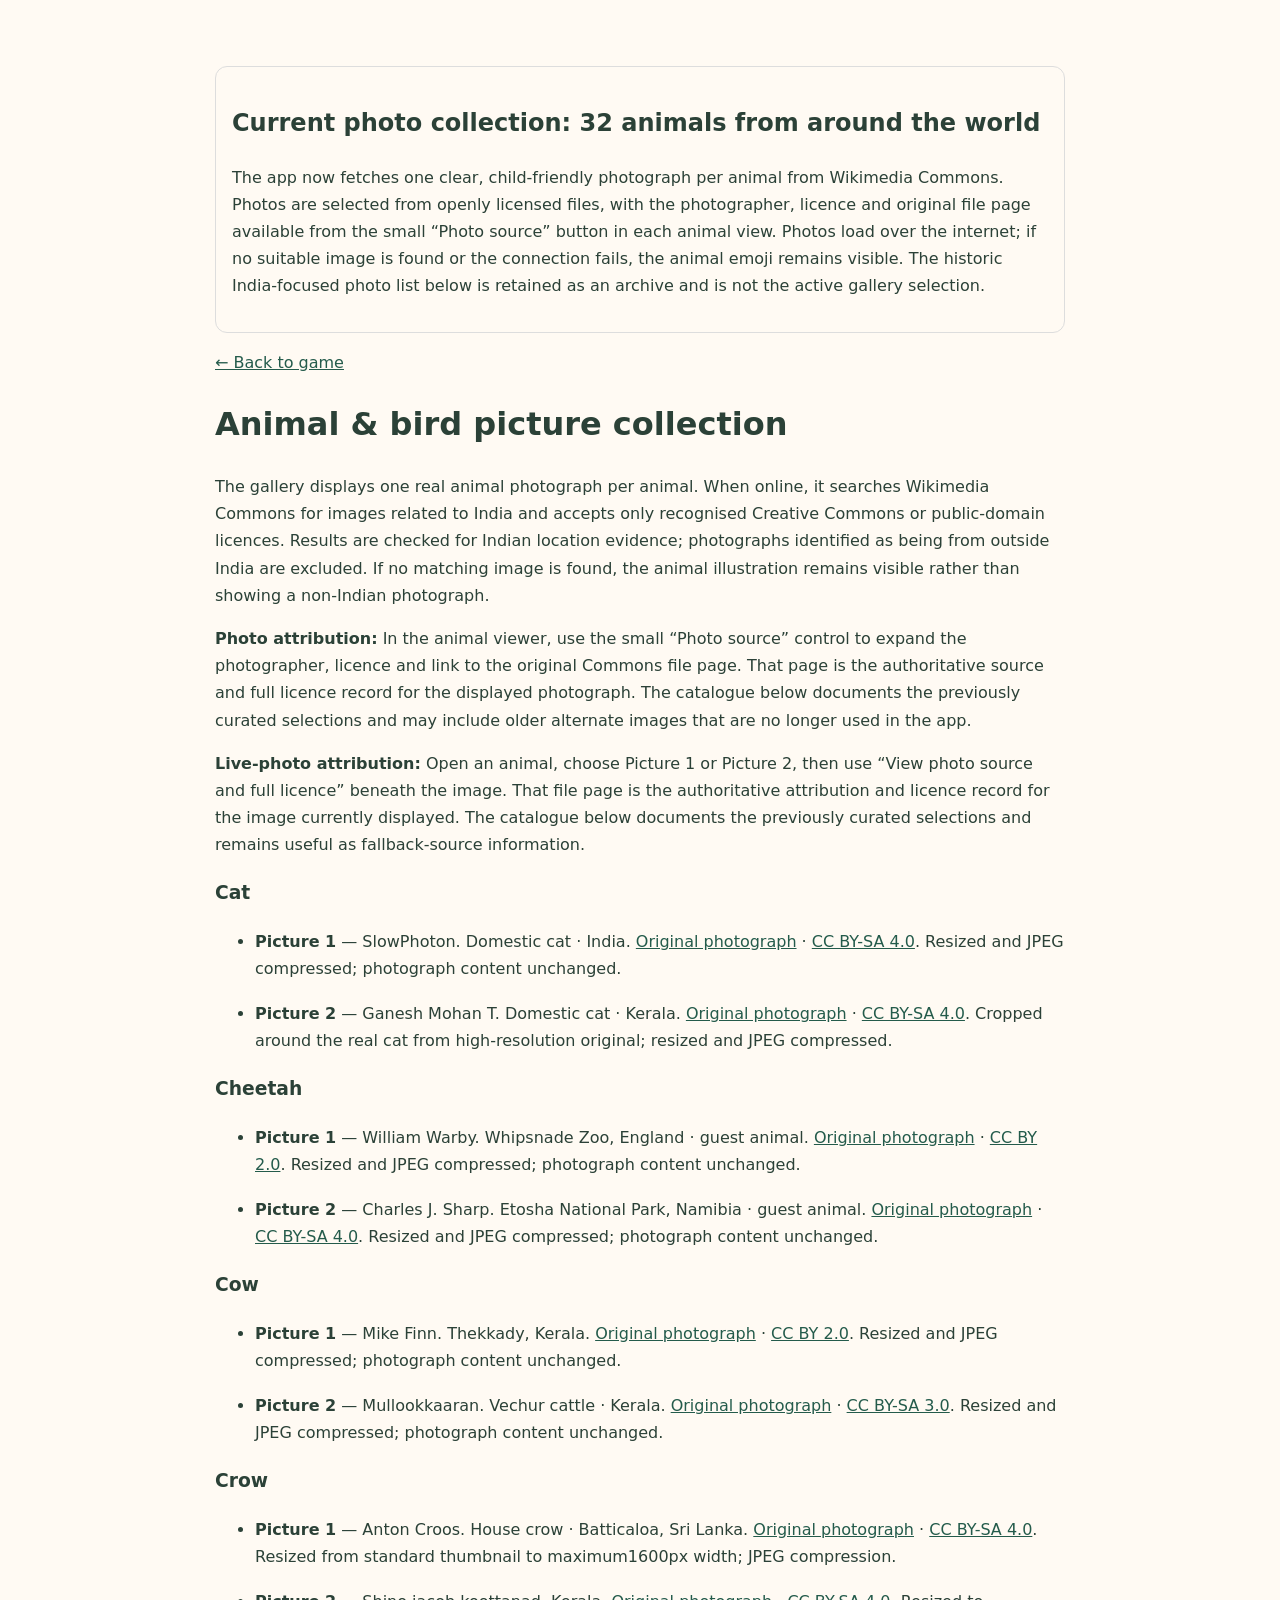
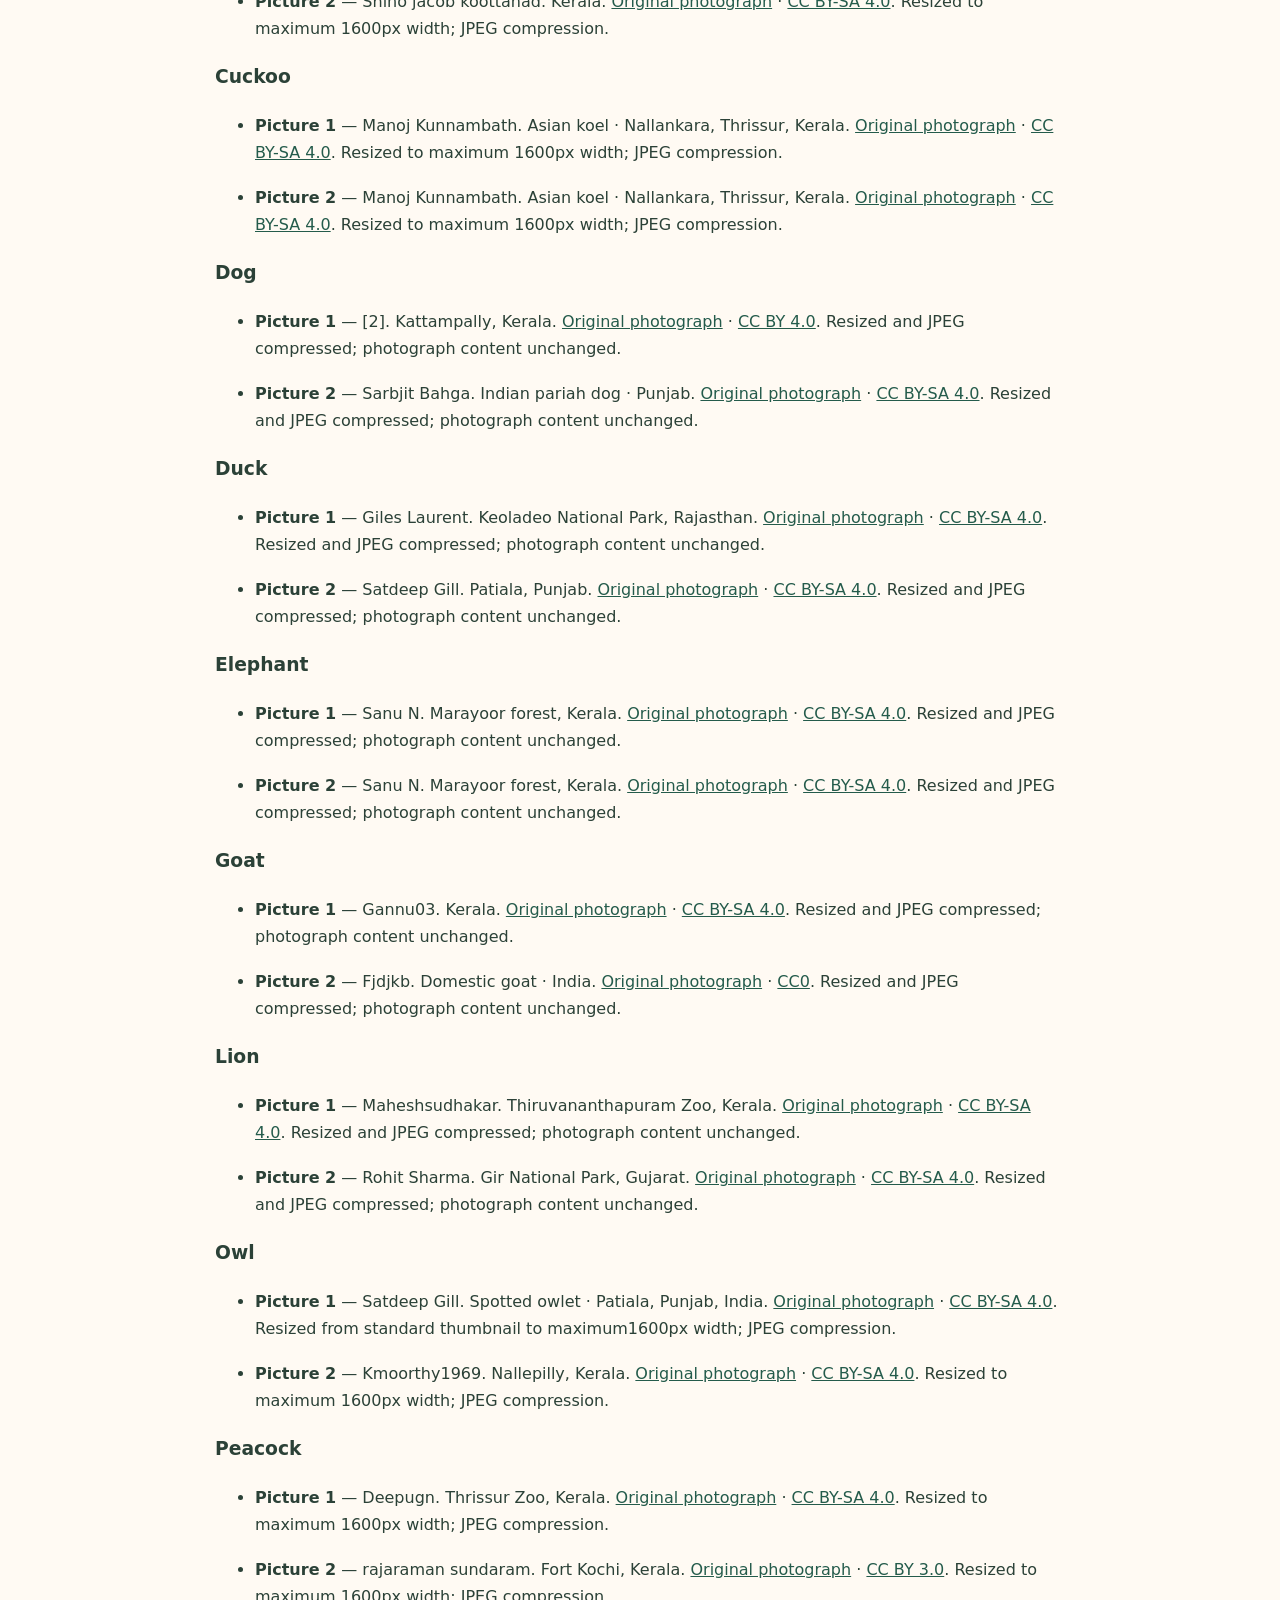
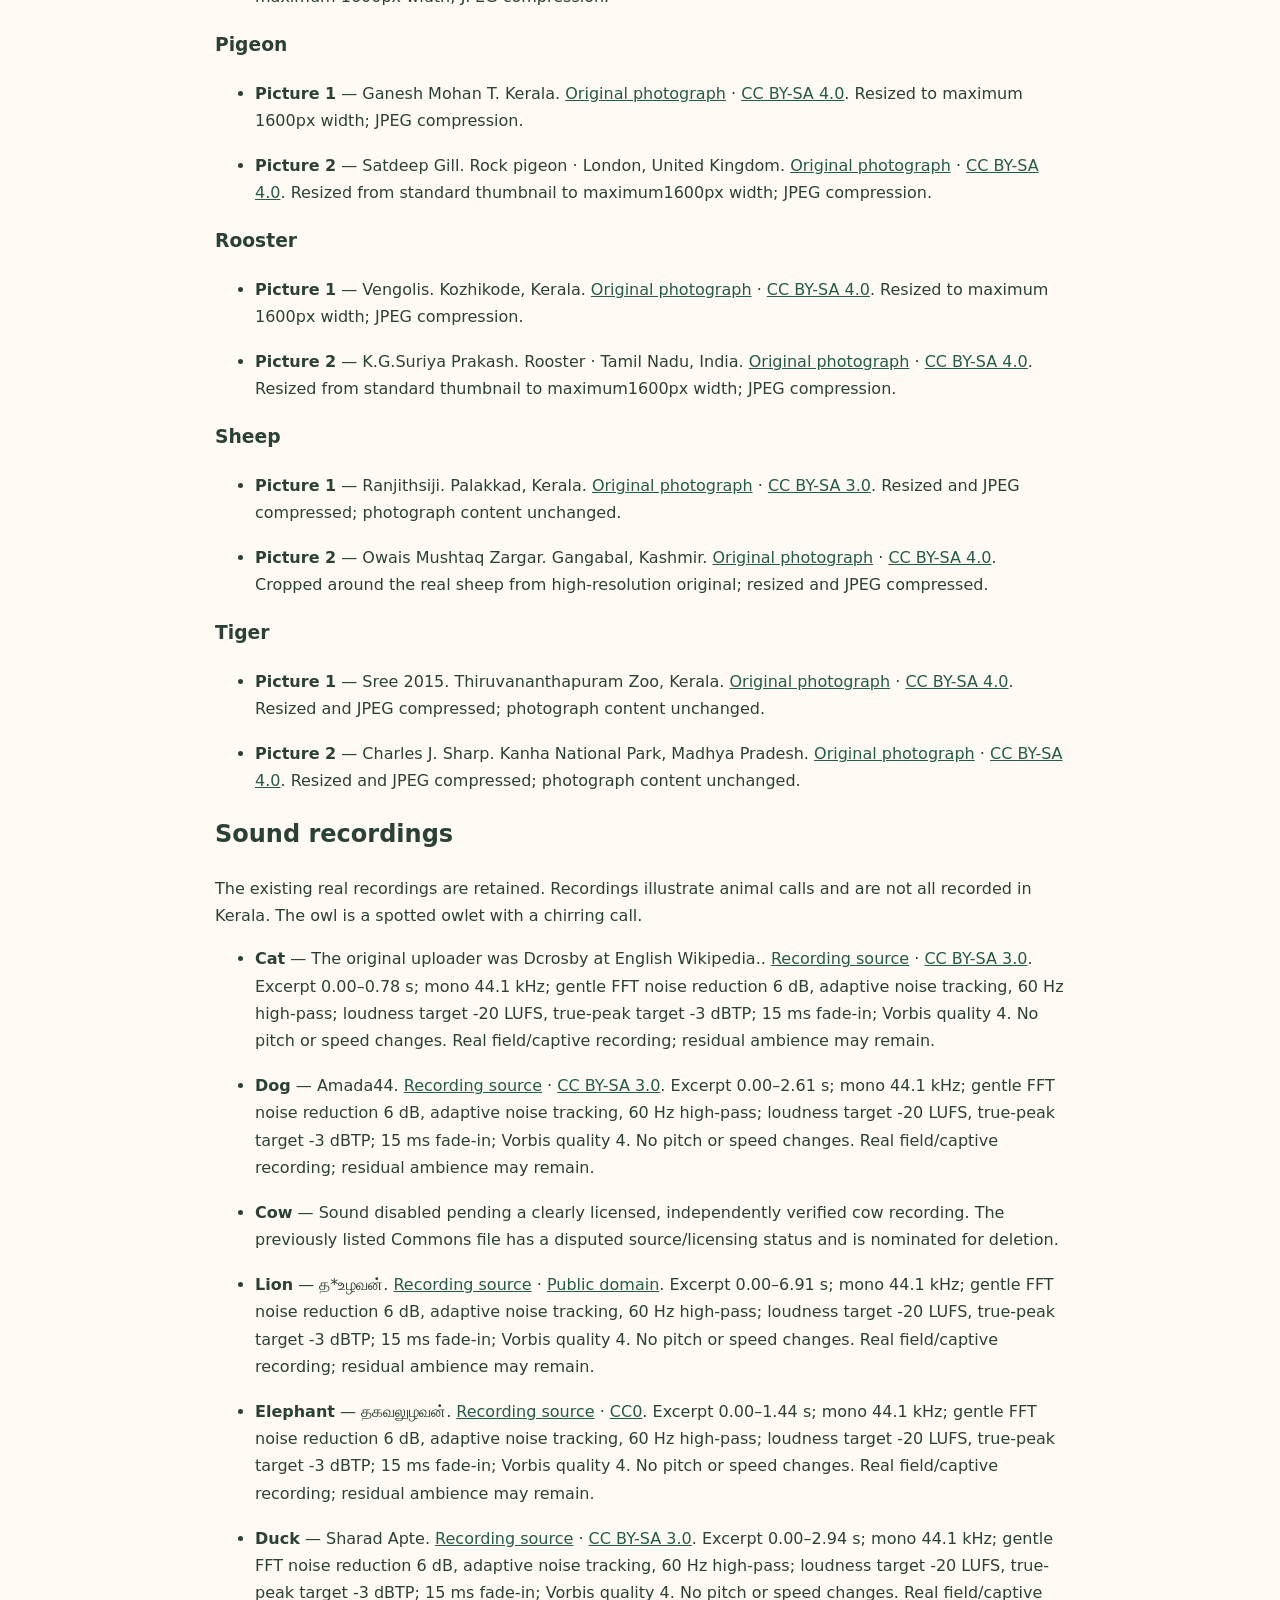
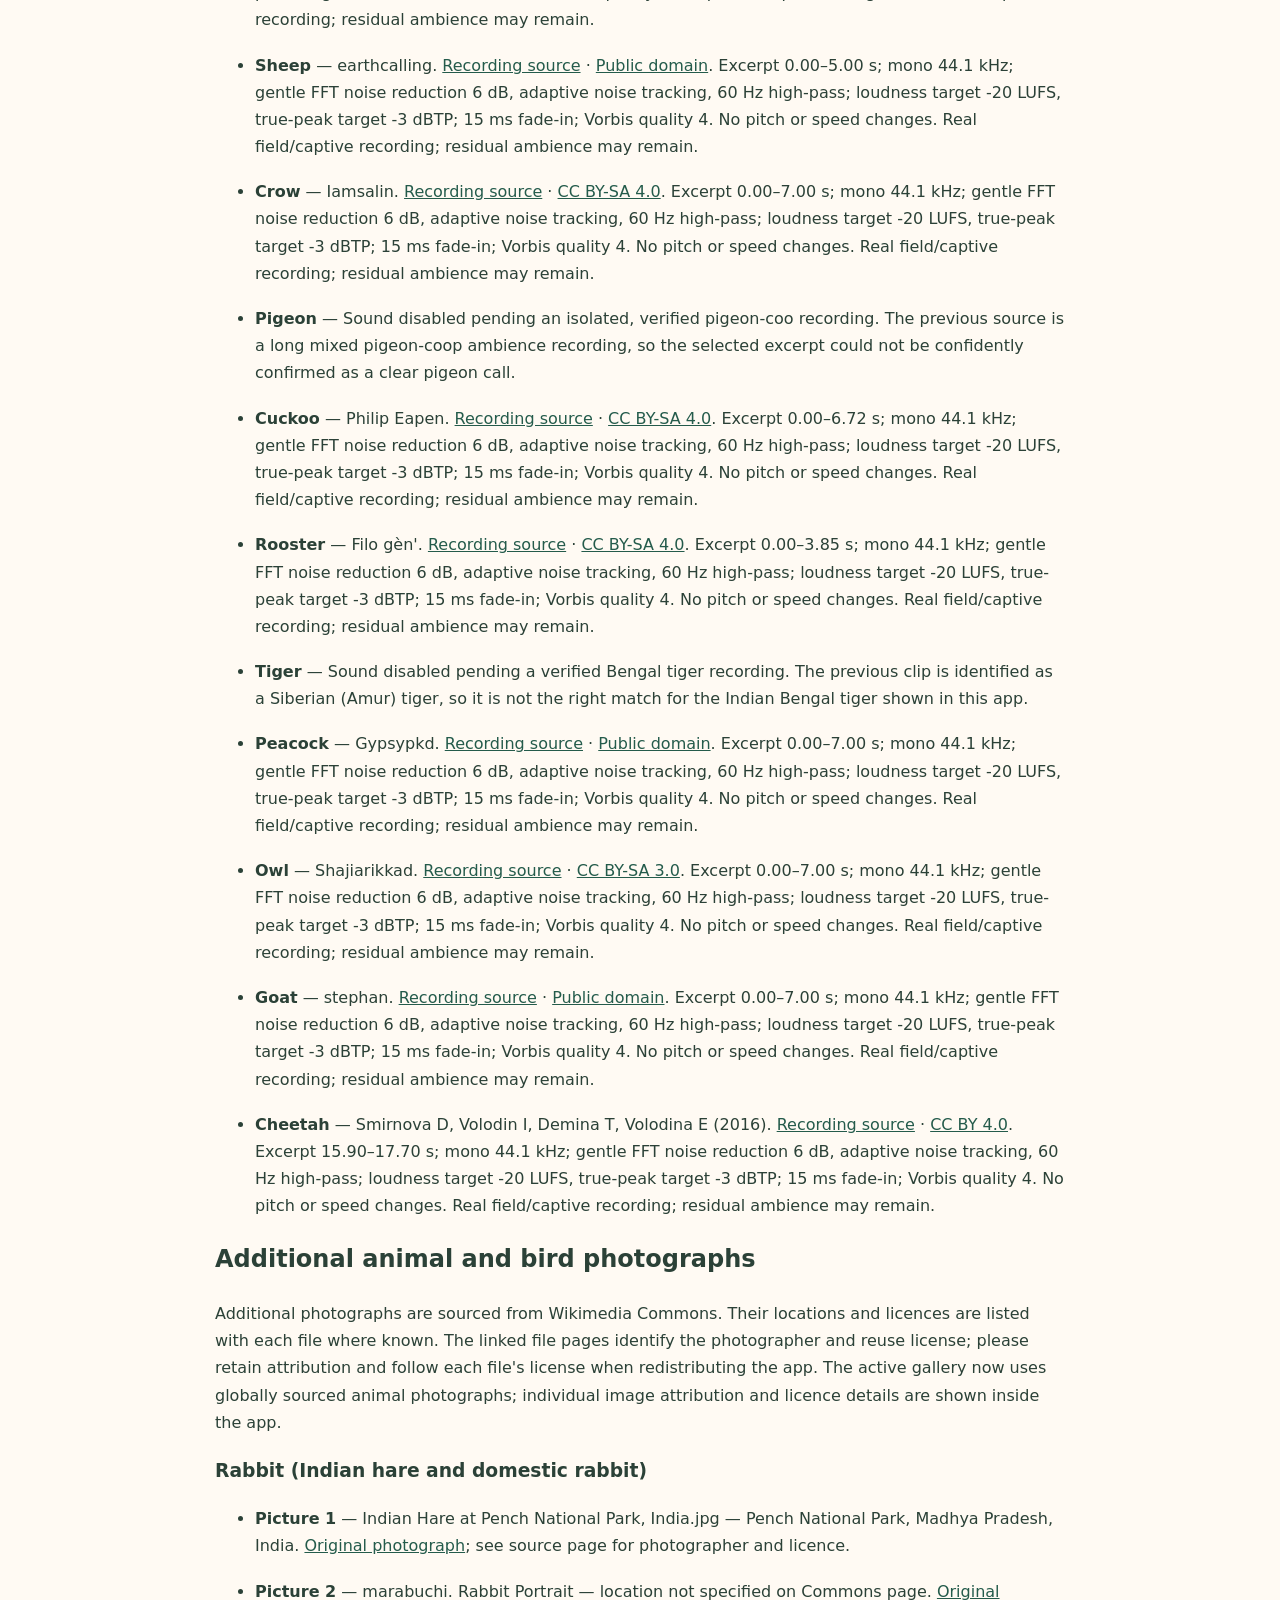
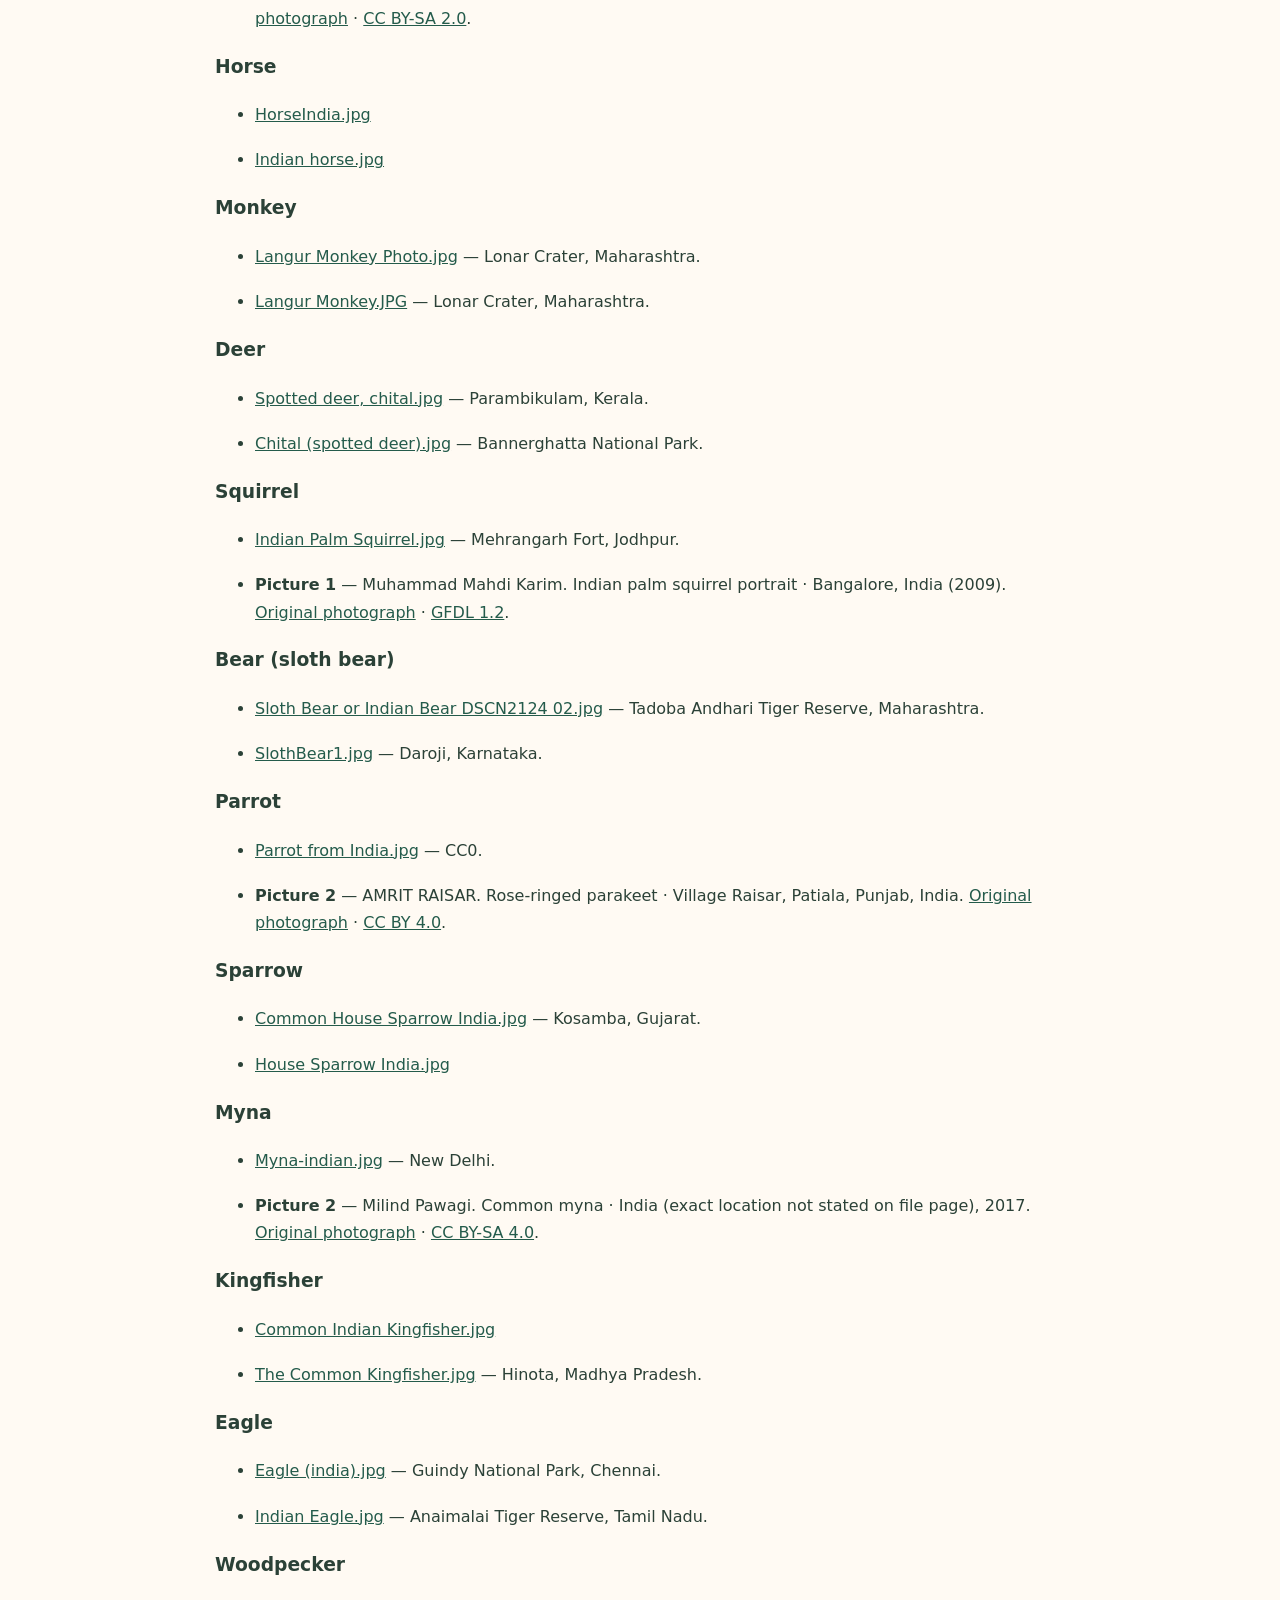
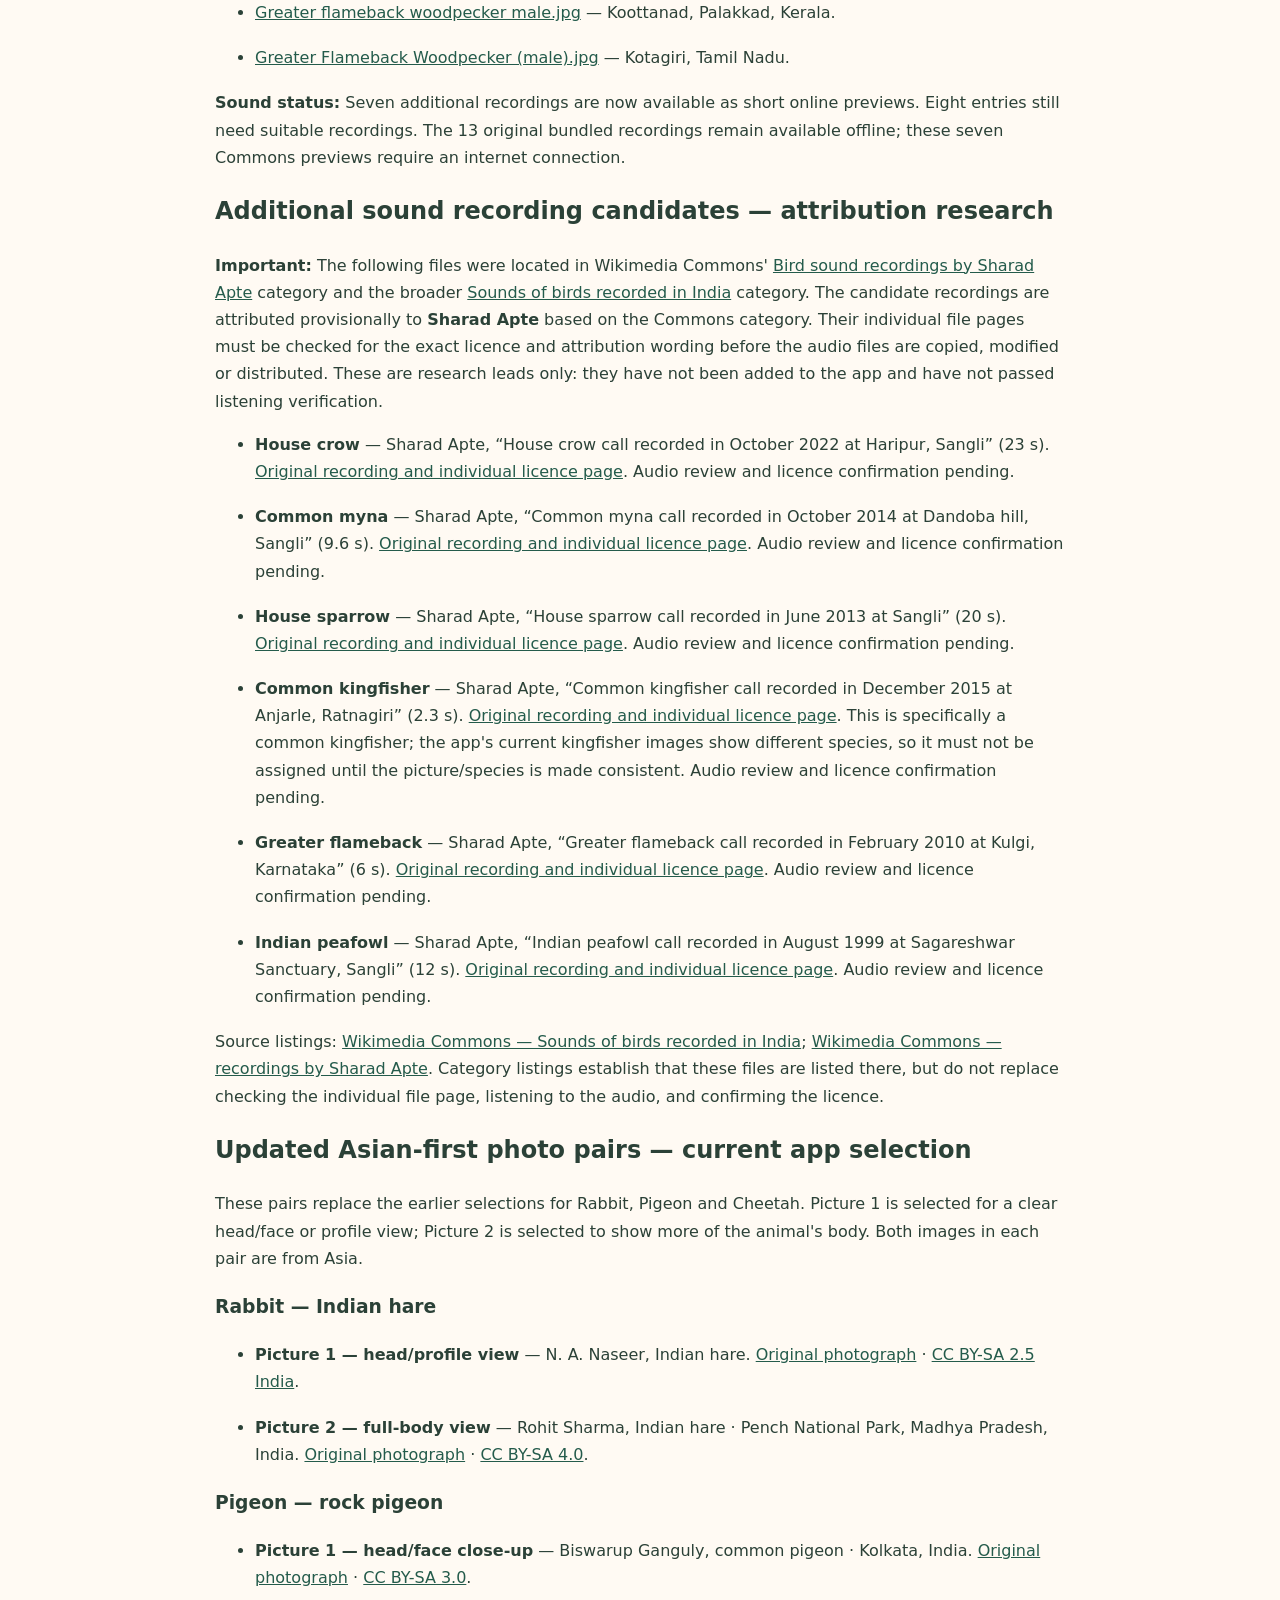
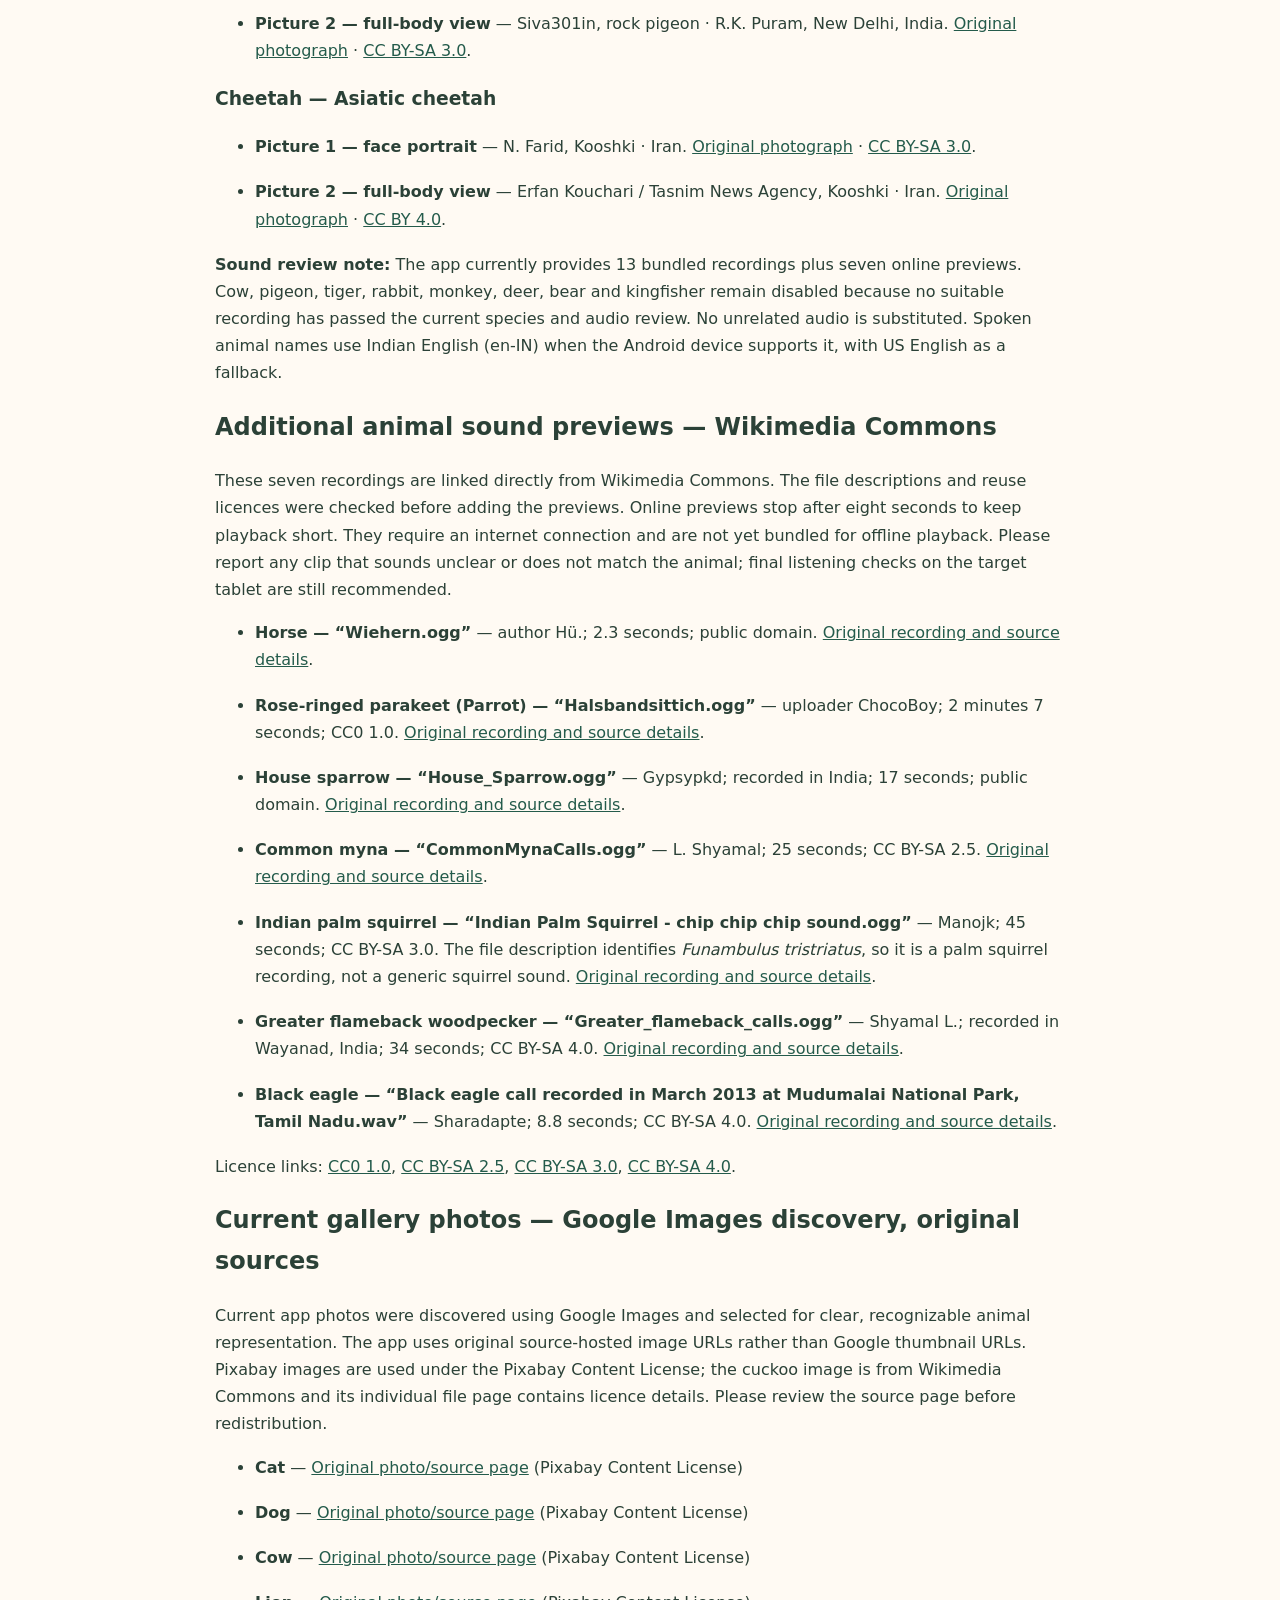
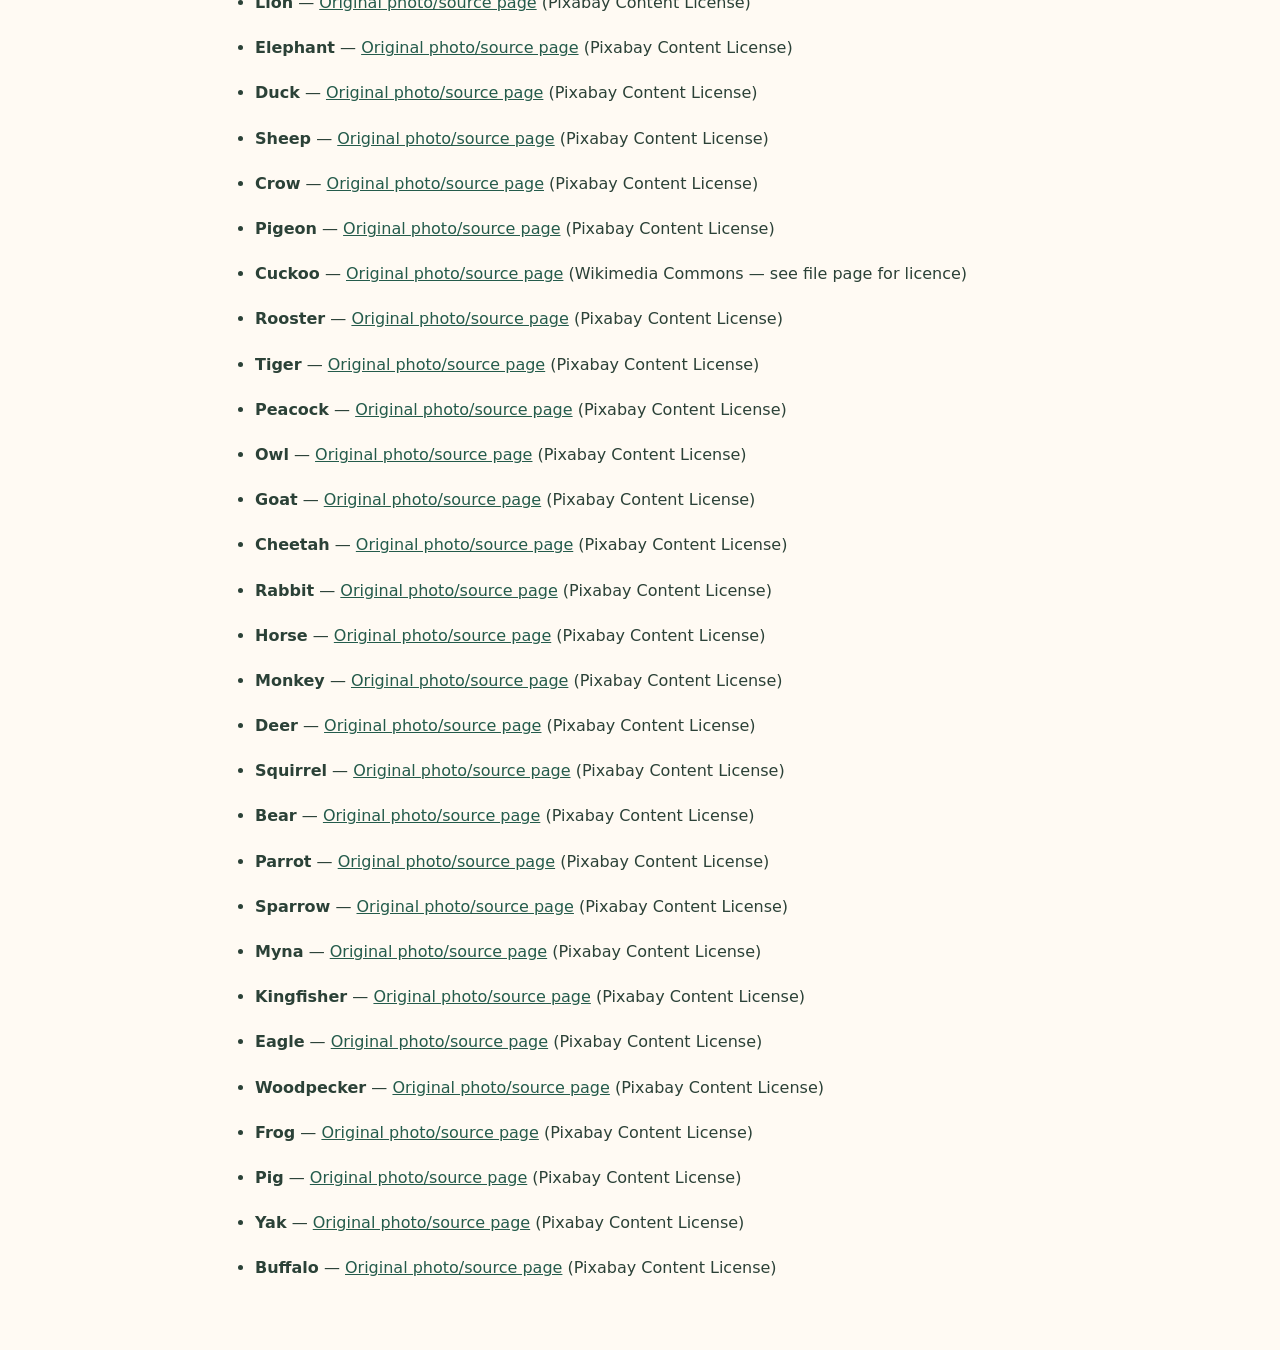
==== commit 636bbe00: "Add current curated gallery photo sources" ====
--- a/credits.html
+++ b/credits.html
@@ -92,4 +92,35 @@
 <li><strong>Black eagle — “Black eagle call recorded in March 2013 at Mudumalai National Park, Tamil Nadu.wav”</strong> — Sharadapte; 8.8 seconds; CC BY-SA 4.0. <a href="https://commons.wikimedia.org/wiki/File:Black_eagle_call_recorded_in_March_2013_at_Mudumalai_National_Park,_Tamil_Nadu.wav" target="_blank" rel="noopener">Original recording and source details</a>.</li>
 </ul>
 <p>Licence links: <a href="https://creativecommons.org/publicdomain/zero/1.0/" target="_blank" rel="noopener">CC0 1.0</a>, <a href="https://creativecommons.org/licenses/by-sa/2.5/" target="_blank" rel="noopener">CC BY-SA 2.5</a>, <a href="https://creativecommons.org/licenses/by-sa/3.0/" target="_blank" rel="noopener">CC BY-SA 3.0</a>, <a href="https://creativecommons.org/licenses/by-sa/4.0/" target="_blank" rel="noopener">CC BY-SA 4.0</a>.</p>
-</body></html>+<h2>Current gallery photos — Google Images discovery, original sources</h2><p>Current app photos were discovered using Google Images and selected for clear, recognizable animal representation. The app uses original source-hosted image URLs rather than Google thumbnail URLs. Pixabay images are used under the Pixabay Content License; the cuckoo image is from Wikimedia Commons and its individual file page contains licence details. Please review the source page before redistribution.</p><ul><li><strong>Cat</strong> — <a href="https://pixabay.com/photos/cat-fur-mackerel-portrait-kitty-1940487/" target="_blank" rel="noopener">Original photo/source page</a> (Pixabay Content License)</li>
+<li><strong>Dog</strong> — <a href="https://pixabay.com/photos/dalmatian-dog-pet-head-snout-6240488/" target="_blank" rel="noopener">Original photo/source page</a> (Pixabay Content License)</li>
+<li><strong>Cow</strong> — <a href="https://pixabay.com/photos/cow-bull-horns-head-face-cow-head-6183083/" target="_blank" rel="noopener">Original photo/source page</a> (Pixabay Content License)</li>
+<li><strong>Lion</strong> — <a href="https://pixabay.com/photos/lion-animal-head-mane-predator-7383228/" target="_blank" rel="noopener">Original photo/source page</a> (Pixabay Content License)</li>
+<li><strong>Elephant</strong> — <a href="https://pixabay.com/photos/safari-animal-elephant-21772/" target="_blank" rel="noopener">Original photo/source page</a> (Pixabay Content License)</li>
+<li><strong>Duck</strong> — <a href="https://pixabay.com/photos/duck-green-head-vibrant-colors-10280349/" target="_blank" rel="noopener">Original photo/source page</a> (Pixabay Content License)</li>
+<li><strong>Sheep</strong> — <a href="https://pixabay.com/photos/sheep-lamb-wool-animal-pasture-942101/" target="_blank" rel="noopener">Original photo/source page</a> (Pixabay Content License)</li>
+<li><strong>Crow</strong> — <a href="https://pixabay.com/photos/bird-crow-animal-pattern-nature-8149449/" target="_blank" rel="noopener">Original photo/source page</a> (Pixabay Content License)</li>
+<li><strong>Pigeon</strong> — <a href="https://pixabay.com/photos/bird-pigeon-grain-beak-9993452/" target="_blank" rel="noopener">Original photo/source page</a> (Pixabay Content License)</li>
+<li><strong>Cuckoo</strong> — <a href="https://commons.wikimedia.org/wiki/File:Cuculus_canorus_MHNT.ZOO.2010.11.197.jpg" target="_blank" rel="noopener">Original photo/source page</a> (Wikimedia Commons — see file page for licence)</li>
+<li><strong>Rooster</strong> — <a href="https://pixabay.com/photos/bird-rooster-chicken-cock-4726494/" target="_blank" rel="noopener">Original photo/source page</a> (Pixabay Content License)</li>
+<li><strong>Tiger</strong> — <a href="https://pixabay.com/photos/tiger-wildlife-animal-283190/" target="_blank" rel="noopener">Original photo/source page</a> (Pixabay Content License)</li>
+<li><strong>Peacock</strong> — <a href="https://pixabay.com/photos/bird-peacock-beak-bill-feathers-6059308/" target="_blank" rel="noopener">Original photo/source page</a> (Pixabay Content License)</li>
+<li><strong>Owl</strong> — <a href="https://pixabay.com/photos/owl-bird-night-wildlife-285501/" target="_blank" rel="noopener">Original photo/source page</a> (Pixabay Content License)</li>
+<li><strong>Goat</strong> — <a href="https://pixabay.com/photos/goat-head-horns-goat-horns-2175189/" target="_blank" rel="noopener">Original photo/source page</a> (Pixabay Content License)</li>
+<li><strong>Cheetah</strong> — <a href="https://pixabay.com/photos/cheetah-cat-feline-wild-cat-448901/" target="_blank" rel="noopener">Original photo/source page</a> (Pixabay Content License)</li>
+<li><strong>Rabbit</strong> — <a href="https://pixabay.com/photos/rabbit-bunny-rodent-328365/" target="_blank" rel="noopener">Original photo/source page</a> (Pixabay Content License)</li>
+<li><strong>Horse</strong> — <a href="https://pixabay.com/photos/horse-animal-equine-head-portrait-3449622/" target="_blank" rel="noopener">Original photo/source page</a> (Pixabay Content License)</li>
+<li><strong>Monkey</strong> — <a href="https://pixabay.com/photos/monkey-animal-safari-fauna-20723/" target="_blank" rel="noopener">Original photo/source page</a> (Pixabay Content License)</li>
+<li><strong>Deer</strong> — <a href="https://pixabay.com/photos/deer-autumn-forest-mammal-wildlife-922301/" target="_blank" rel="noopener">Original photo/source page</a> (Pixabay Content License)</li>
+<li><strong>Squirrel</strong> — <a href="https://pixabay.com/photos/squirrel-animal-rodent-328077/" target="_blank" rel="noopener">Original photo/source page</a> (Pixabay Content License)</li>
+<li><strong>Bear</strong> — <a href="https://pixabay.com/photos/brown-bear-animal-wildlife-grizzly-20542/" target="_blank" rel="noopener">Original photo/source page</a> (Pixabay Content License)</li>
+<li><strong>Parrot</strong> — <a href="https://pixabay.com/photos/parrot-bird-animal-beak-bill-5653140/" target="_blank" rel="noopener">Original photo/source page</a> (Pixabay Content License)</li>
+<li><strong>Sparrow</strong> — <a href="https://pixabay.com/photos/bird-sparrow-nature-outdoor-144303/" target="_blank" rel="noopener">Original photo/source page</a> (Pixabay Content License)</li>
+<li><strong>Myna</strong> — <a href="https://pixabay.com/photos/bird-myna-4030535/" target="_blank" rel="noopener">Original photo/source page</a> (Pixabay Content License)</li>
+<li><strong>Kingfisher</strong> — <a href="https://pixabay.com/photos/bird-kingfisher-1265068/" target="_blank" rel="noopener">Original photo/source page</a> (Pixabay Content License)</li>
+<li><strong>Eagle</strong> — <a href="https://pixabay.com/photos/bald-eagle-bird-predator-feathered-142685/" target="_blank" rel="noopener">Original photo/source page</a> (Pixabay Content License)</li>
+<li><strong>Woodpecker</strong> — <a href="https://pixabay.com/photos/bird-woodpecker-tree-400483/" target="_blank" rel="noopener">Original photo/source page</a> (Pixabay Content License)</li>
+<li><strong>Frog</strong> — <a href="https://pixabay.com/photos/frog-animal-amphibian-green-128540/" target="_blank" rel="noopener">Original photo/source page</a> (Pixabay Content License)</li>
+<li><strong>Pig</strong> — <a href="https://pixabay.com/photos/pig-farm-animal-livestock-25605/" target="_blank" rel="noopener">Original photo/source page</a> (Pixabay Content License)</li>
+<li><strong>Yak</strong> — <a href="https://pixabay.com/photos/yak-animal-wildlife-himalaya-20834/" target="_blank" rel="noopener">Original photo/source page</a> (Pixabay Content License)</li>
+<li><strong>Buffalo</strong> — <a href="https://pixabay.com/photos/buffalo-wildlife-africa-animal-6468/" target="_blank" rel="noopener">Original photo/source page</a> (Pixabay Content License)</li></ul></body></html>
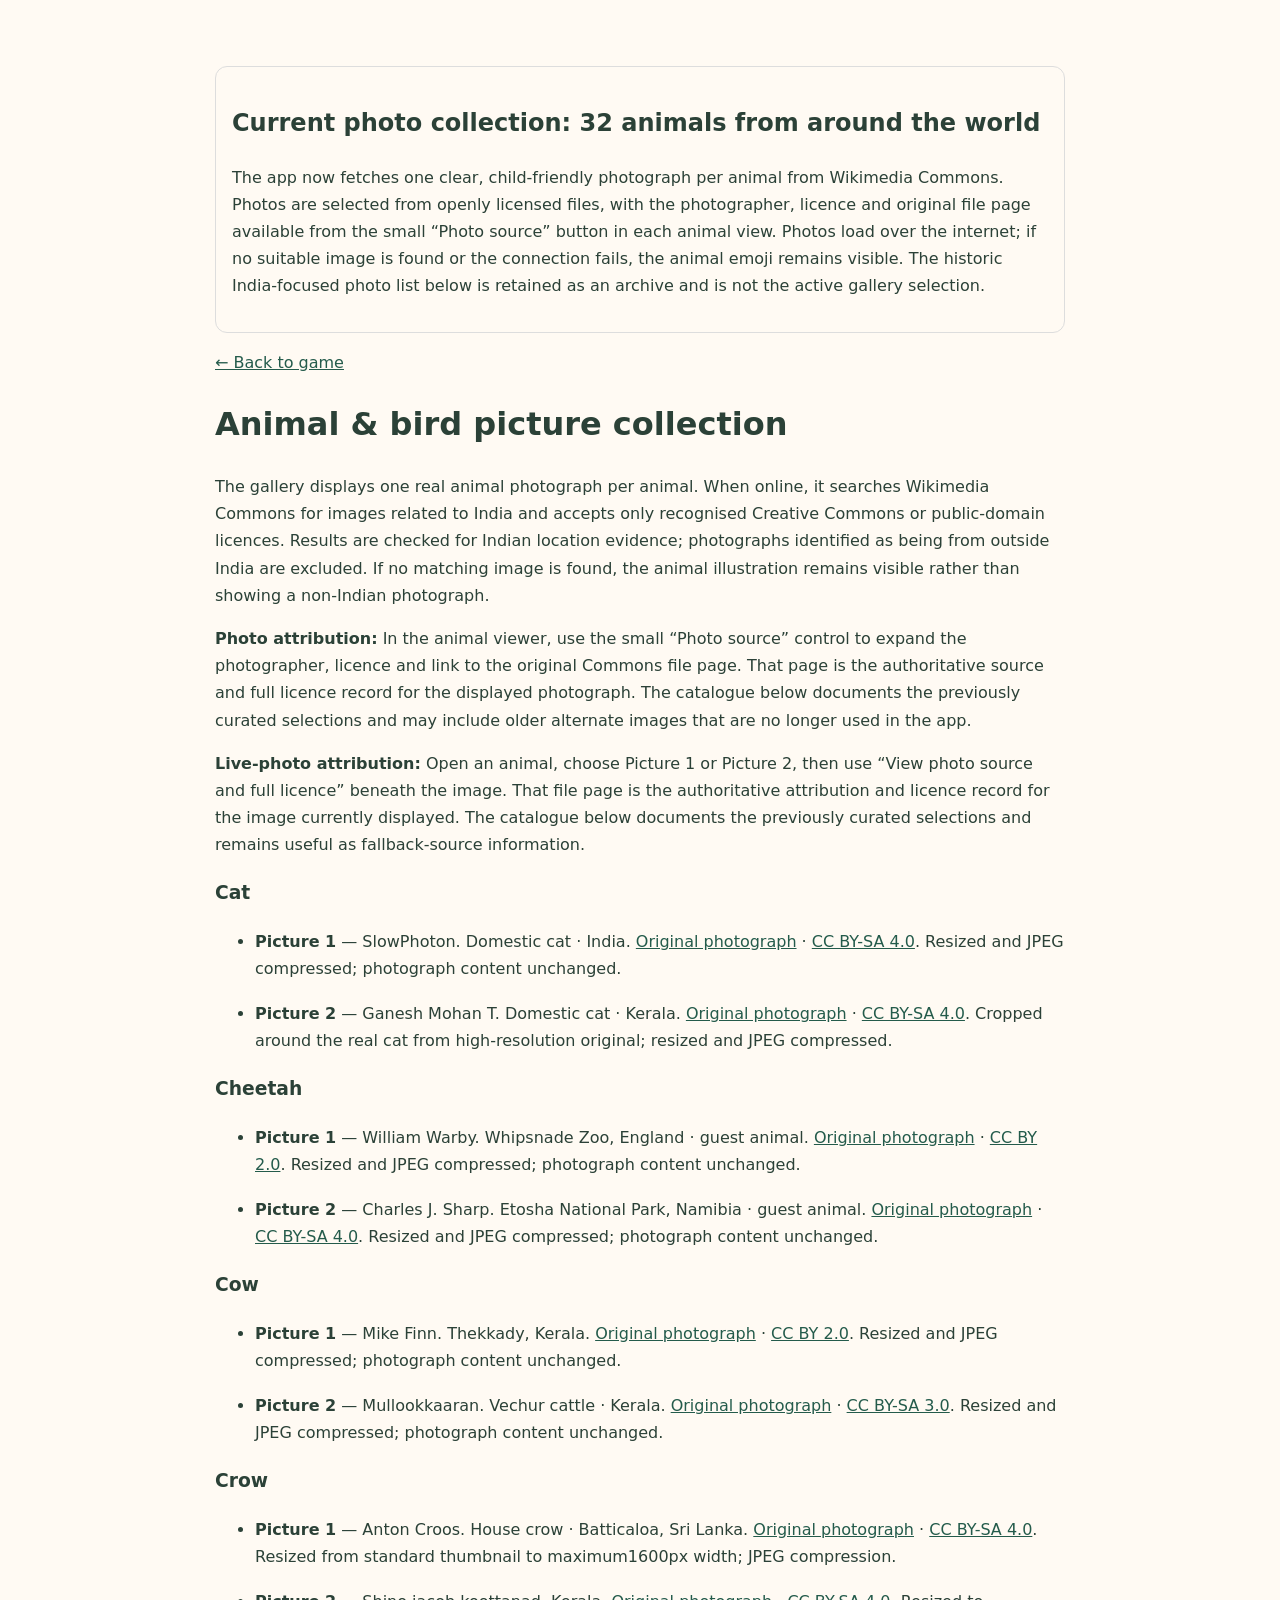
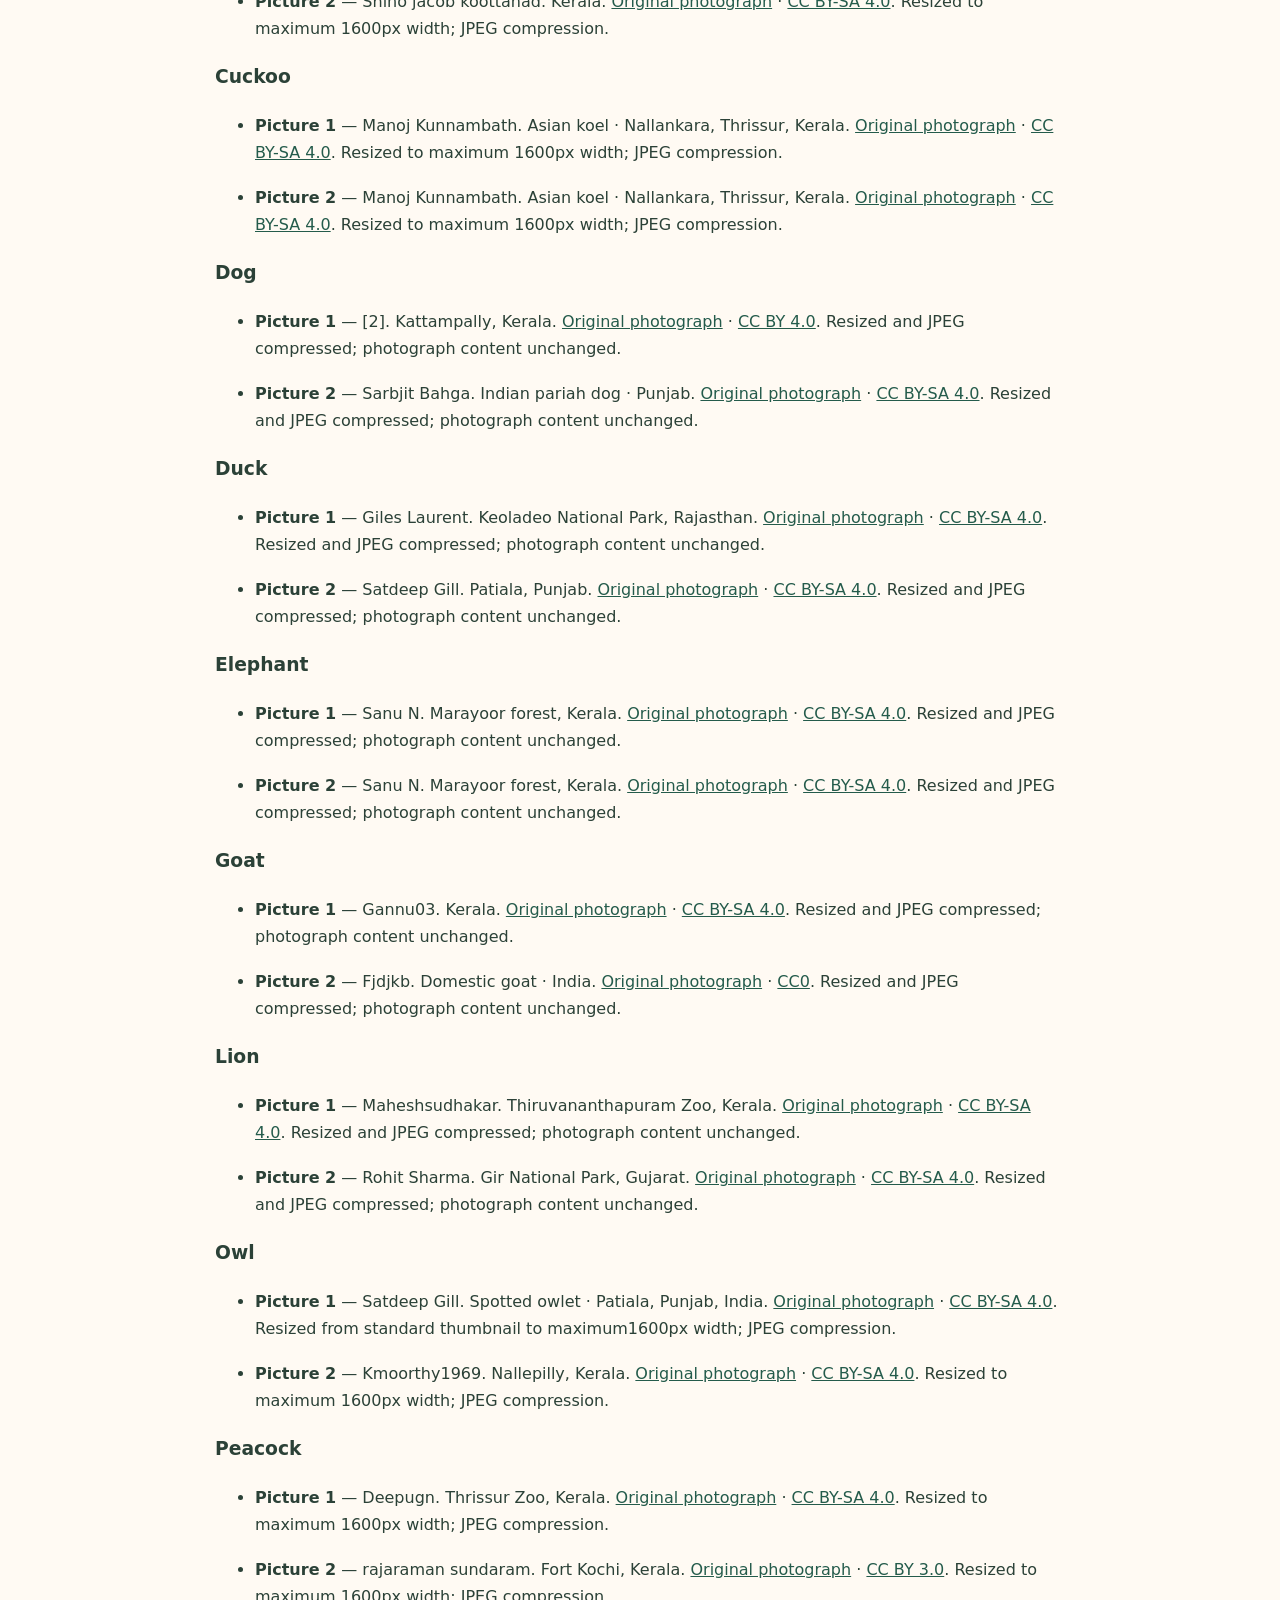
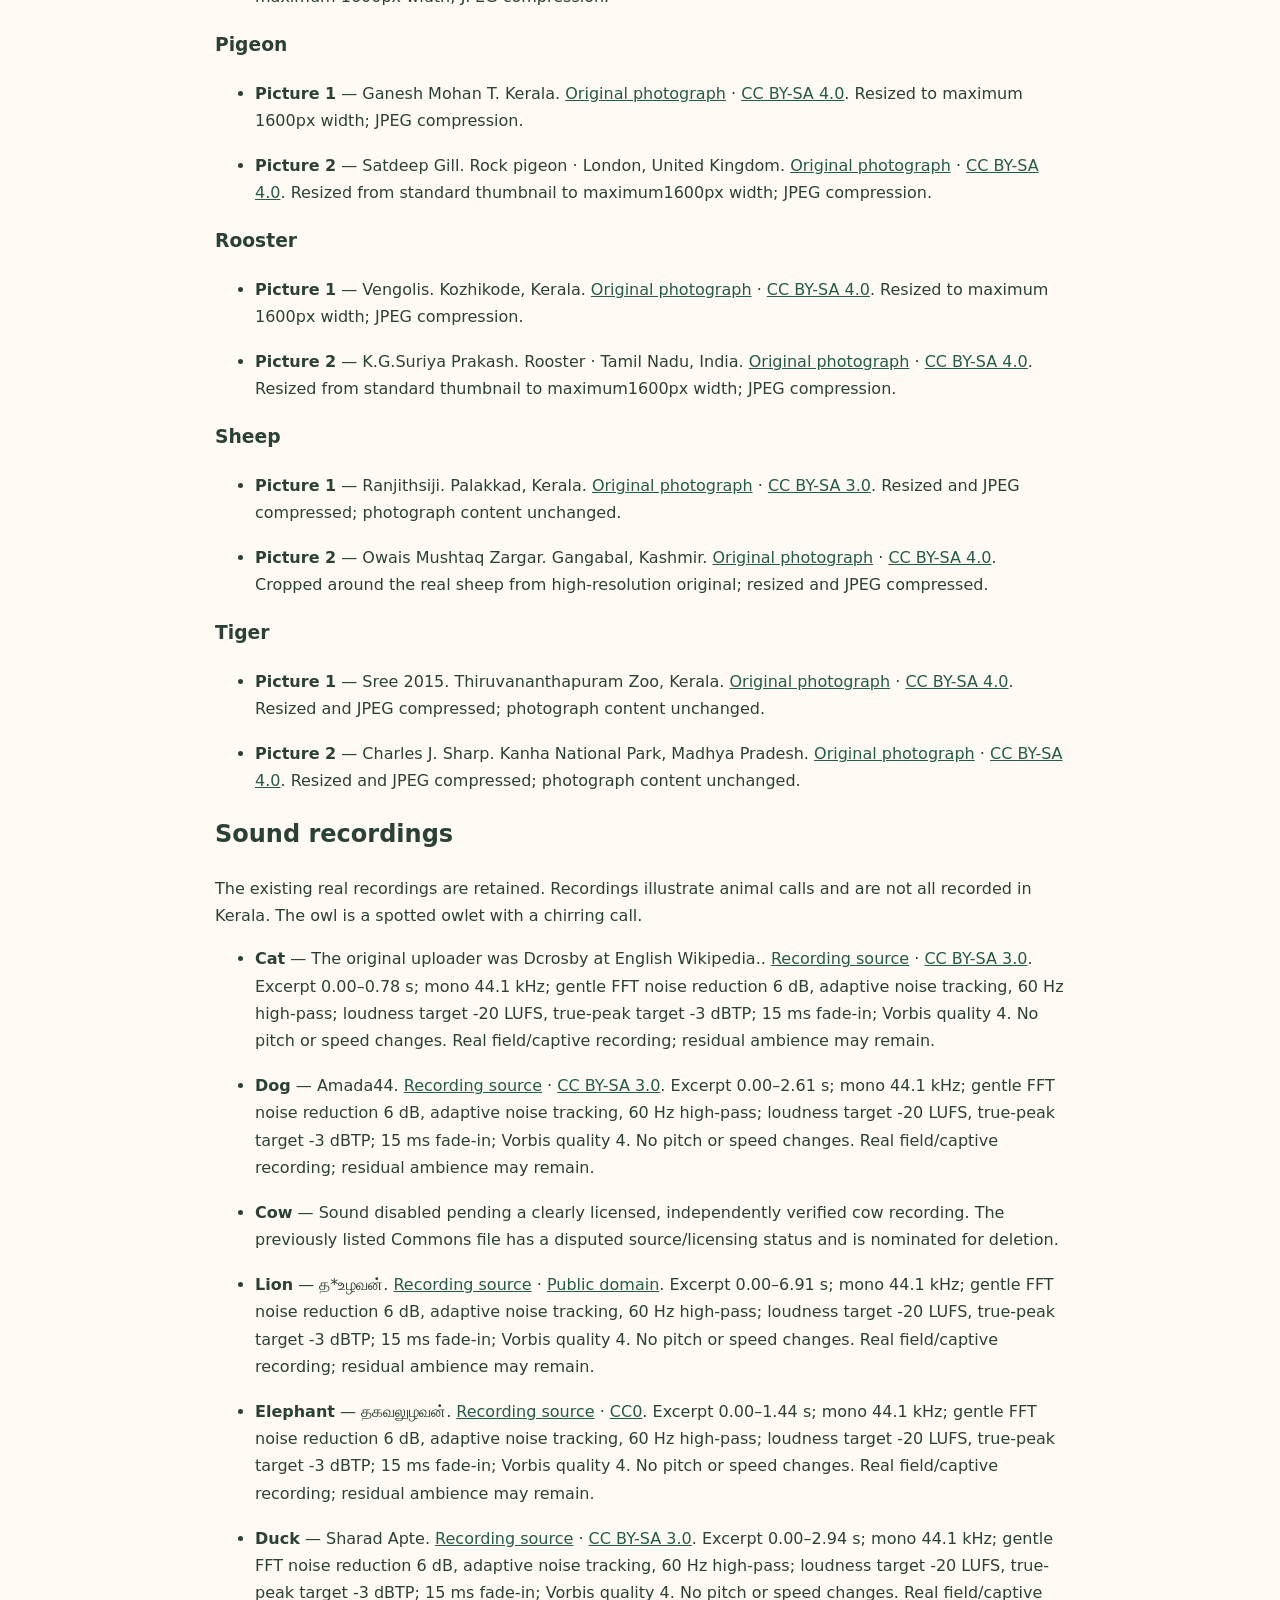
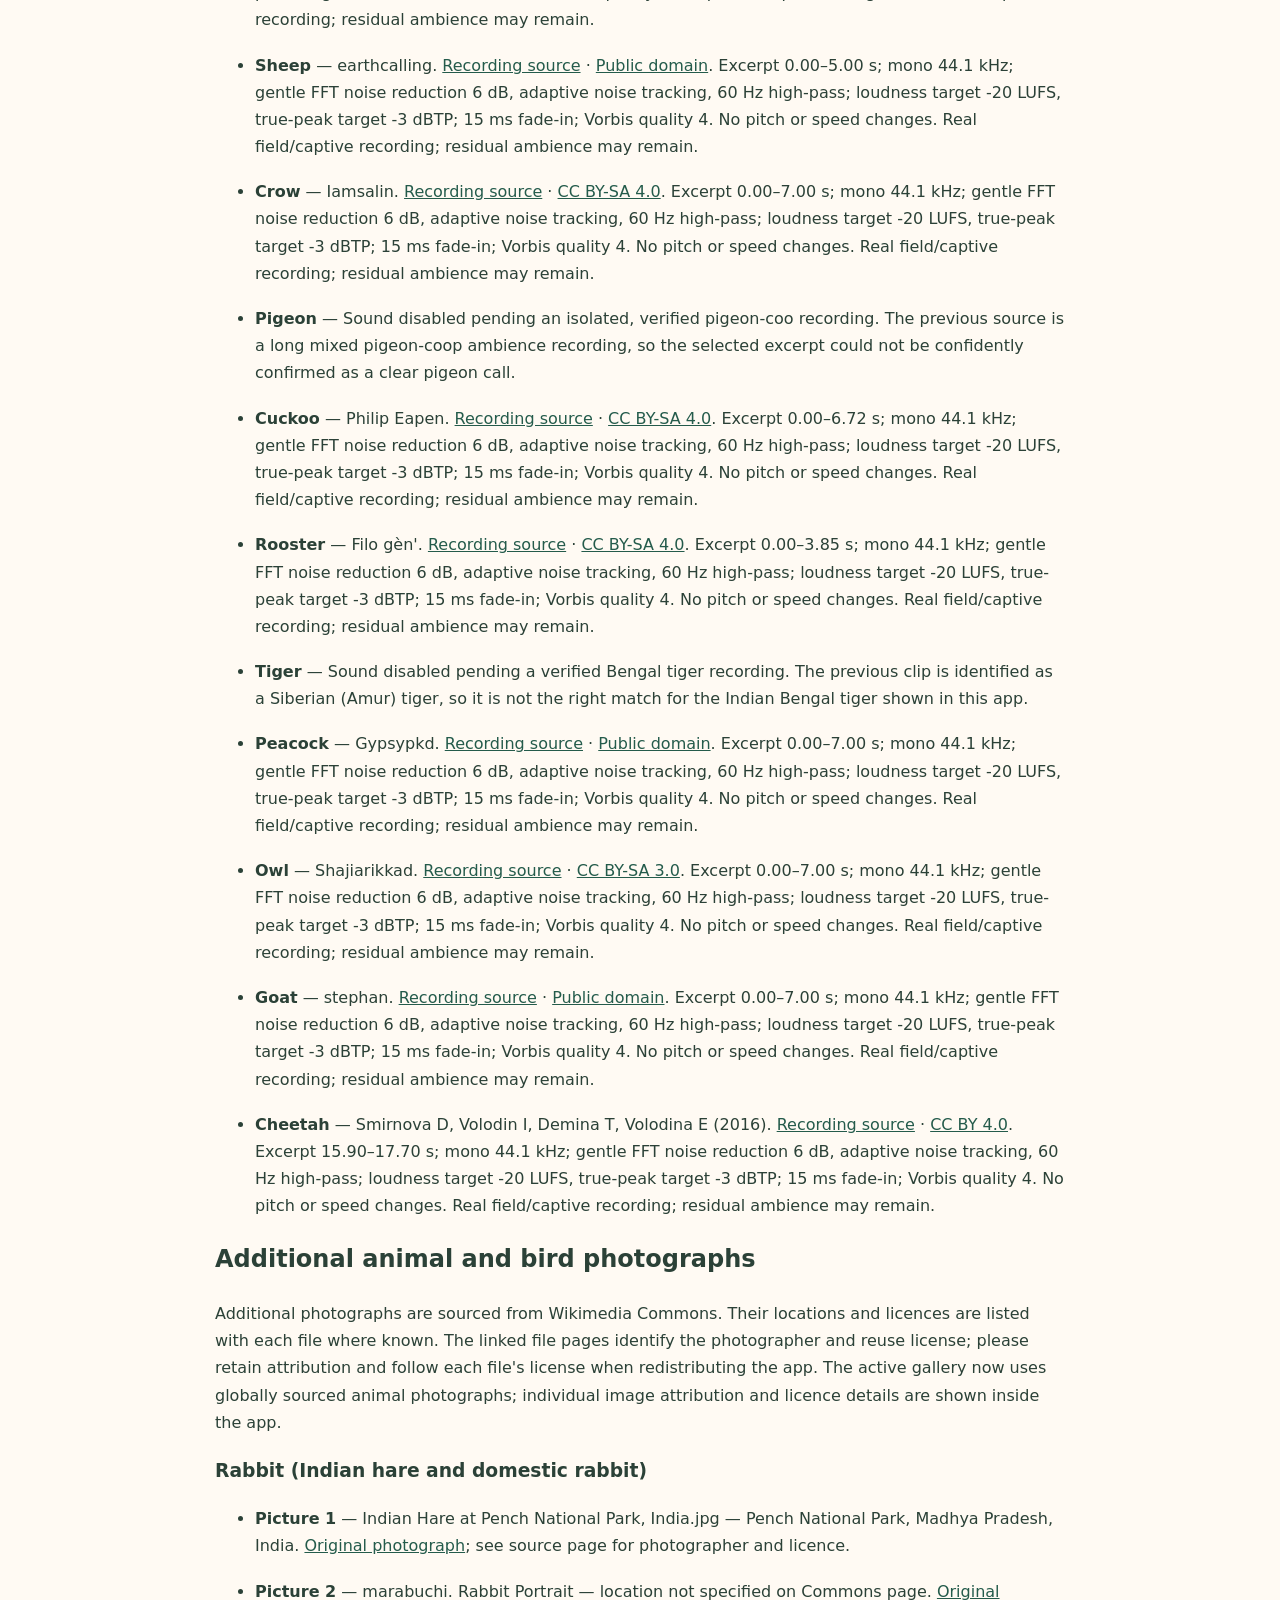
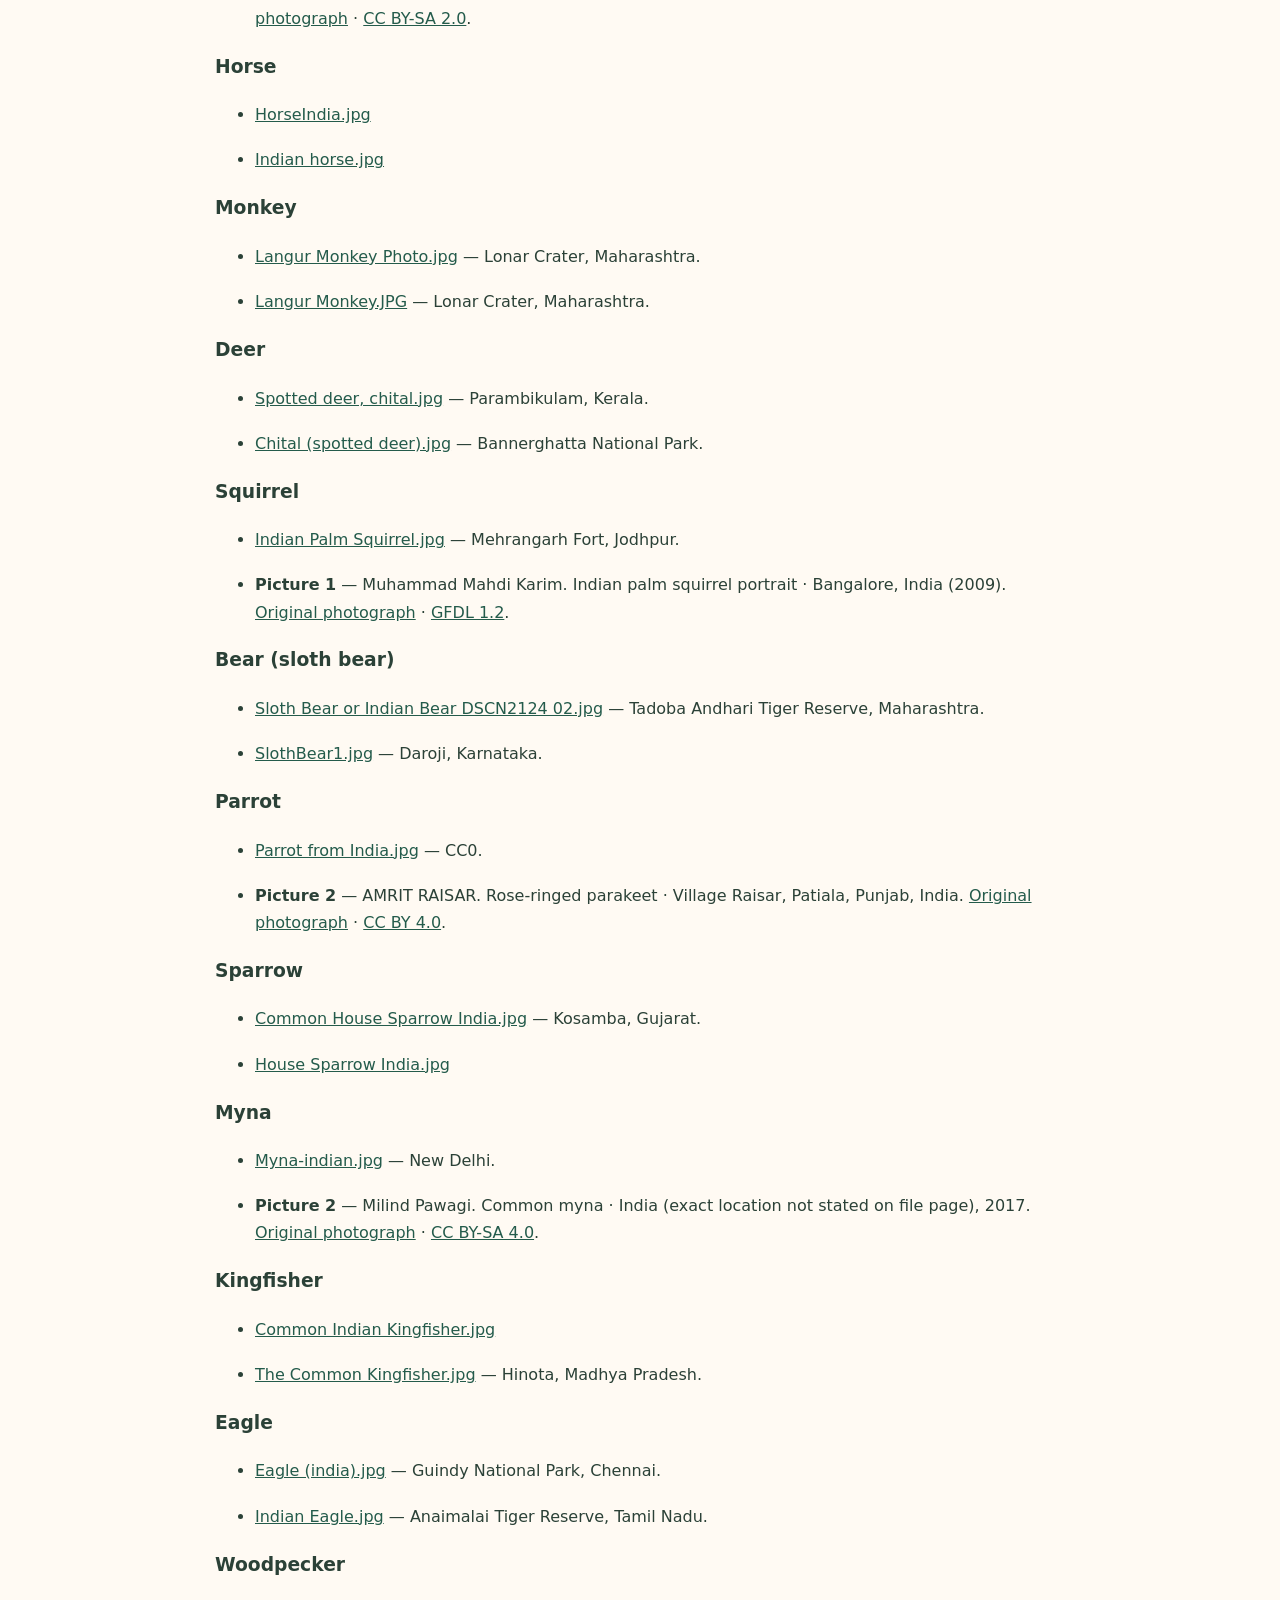
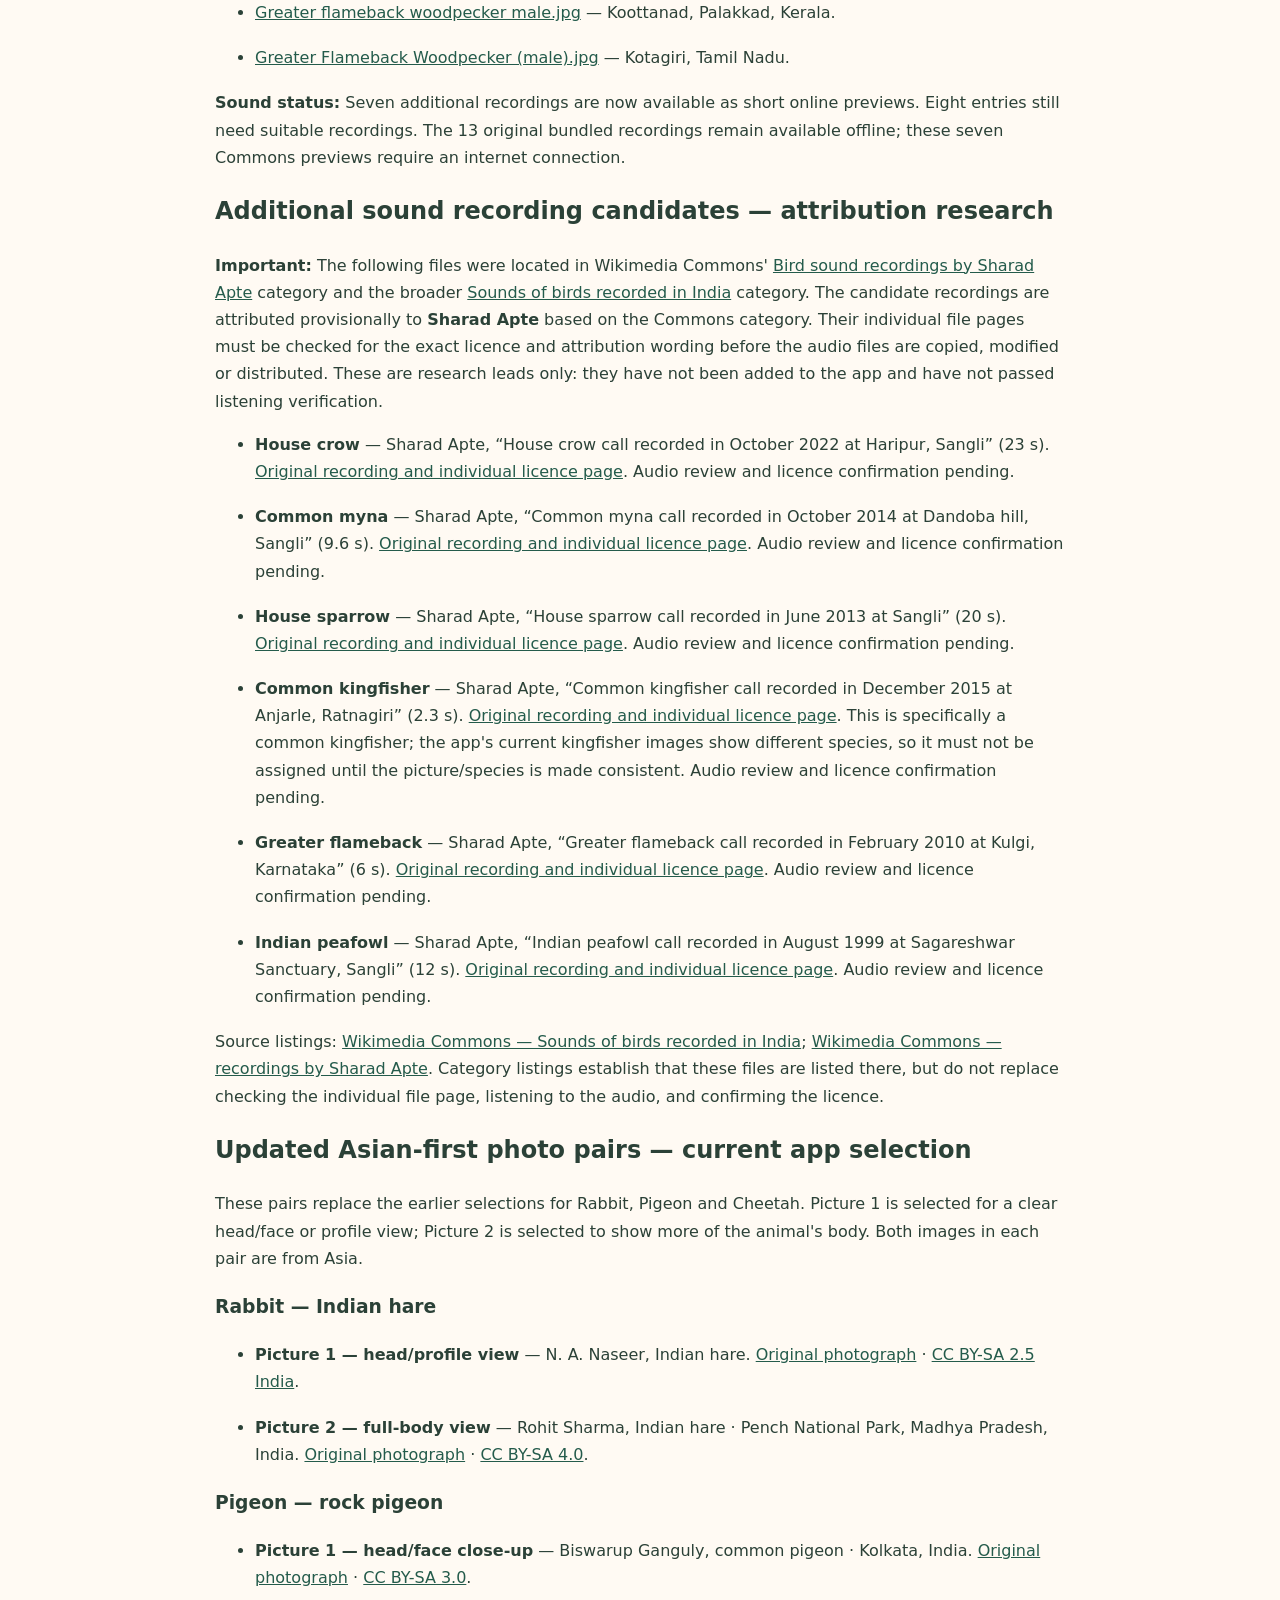
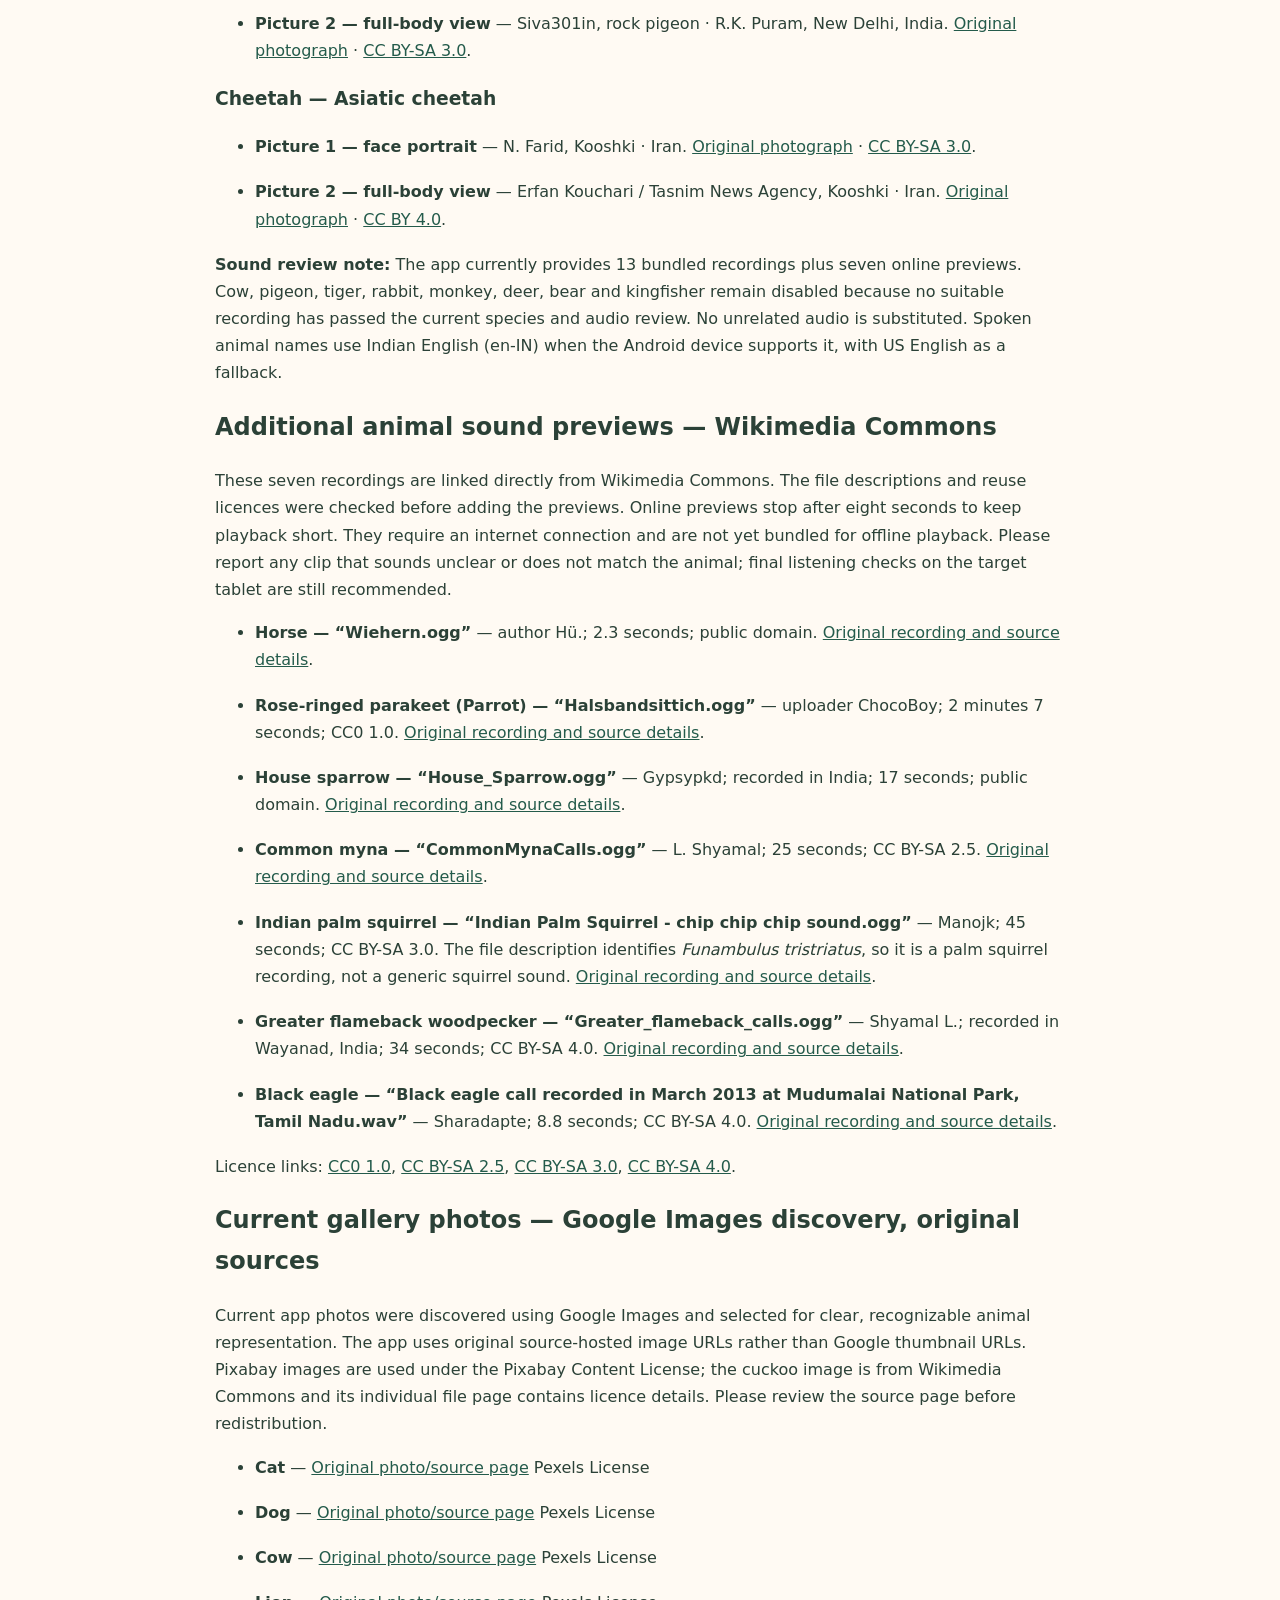
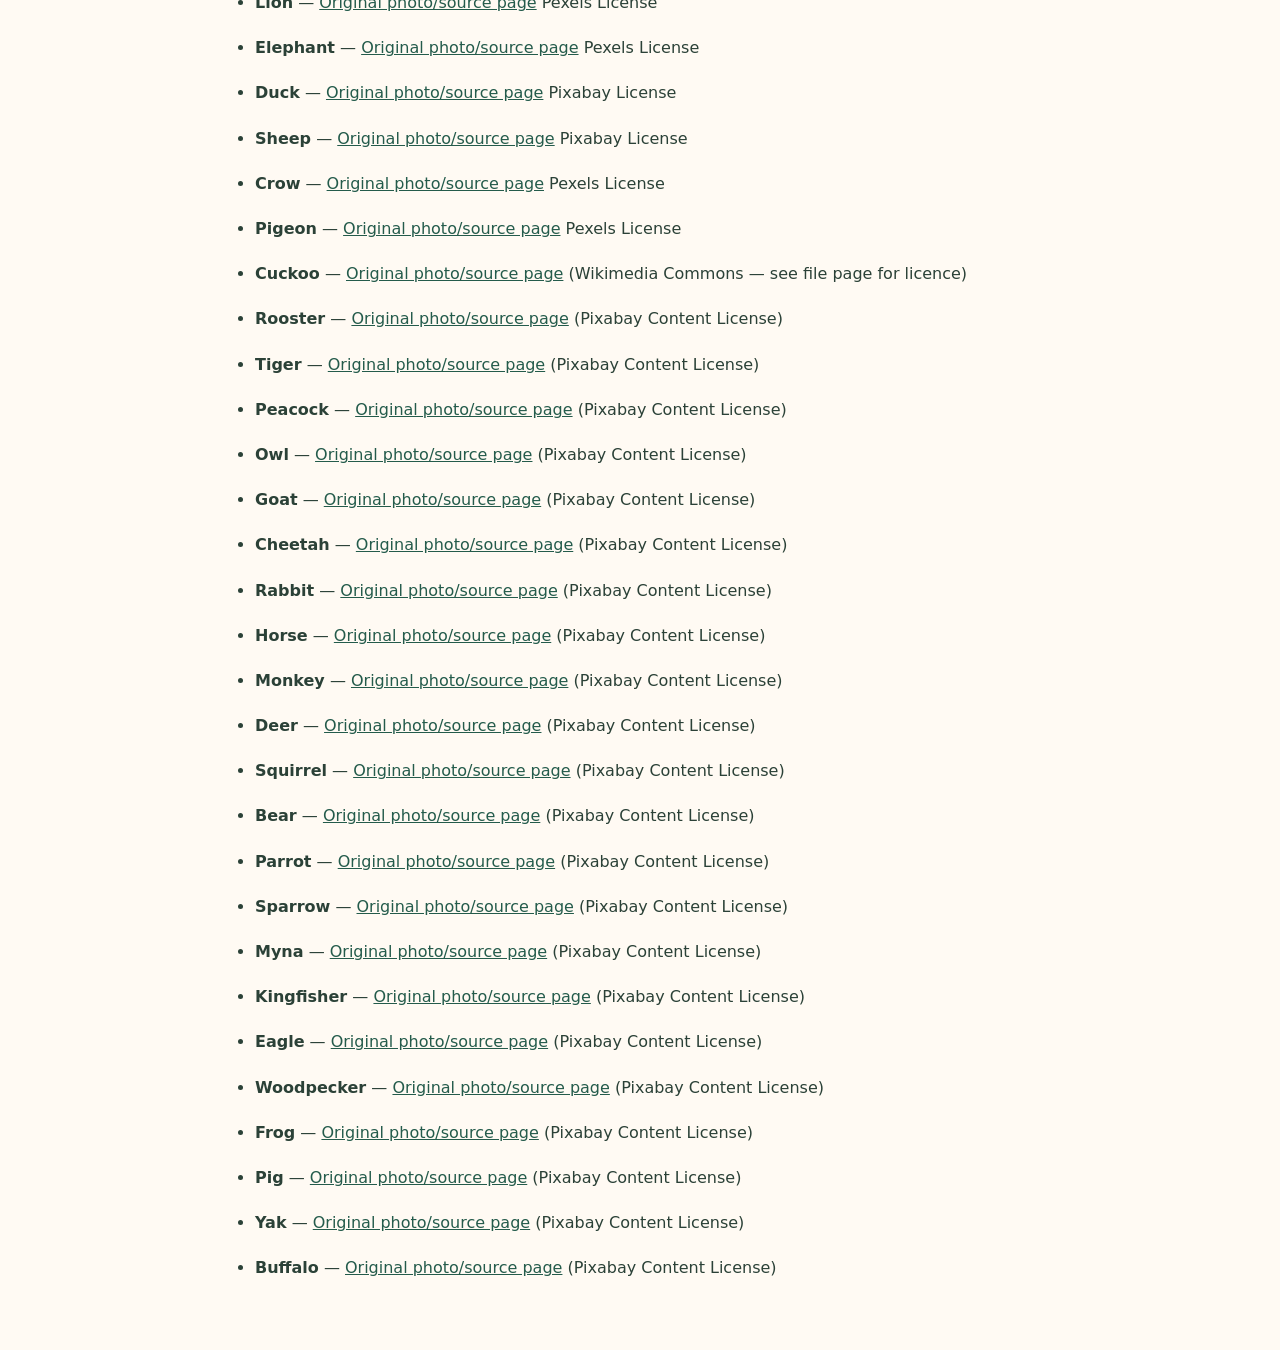
==== commit f1ca15d0: "Update animal photo source credits" ====
--- a/credits.html
+++ b/credits.html
@@ -92,18 +92,18 @@
 <li><strong>Black eagle — “Black eagle call recorded in March 2013 at Mudumalai National Park, Tamil Nadu.wav”</strong> — Sharadapte; 8.8 seconds; CC BY-SA 4.0. <a href="https://commons.wikimedia.org/wiki/File:Black_eagle_call_recorded_in_March_2013_at_Mudumalai_National_Park,_Tamil_Nadu.wav" target="_blank" rel="noopener">Original recording and source details</a>.</li>
 </ul>
 <p>Licence links: <a href="https://creativecommons.org/publicdomain/zero/1.0/" target="_blank" rel="noopener">CC0 1.0</a>, <a href="https://creativecommons.org/licenses/by-sa/2.5/" target="_blank" rel="noopener">CC BY-SA 2.5</a>, <a href="https://creativecommons.org/licenses/by-sa/3.0/" target="_blank" rel="noopener">CC BY-SA 3.0</a>, <a href="https://creativecommons.org/licenses/by-sa/4.0/" target="_blank" rel="noopener">CC BY-SA 4.0</a>.</p>
-<h2>Current gallery photos — Google Images discovery, original sources</h2><p>Current app photos were discovered using Google Images and selected for clear, recognizable animal representation. The app uses original source-hosted image URLs rather than Google thumbnail URLs. Pixabay images are used under the Pixabay Content License; the cuckoo image is from Wikimedia Commons and its individual file page contains licence details. Please review the source page before redistribution.</p><ul><li><strong>Cat</strong> — <a href="https://pixabay.com/photos/cat-fur-mackerel-portrait-kitty-1940487/" target="_blank" rel="noopener">Original photo/source page</a> (Pixabay Content License)</li>
-<li><strong>Dog</strong> — <a href="https://pixabay.com/photos/dalmatian-dog-pet-head-snout-6240488/" target="_blank" rel="noopener">Original photo/source page</a> (Pixabay Content License)</li>
-<li><strong>Cow</strong> — <a href="https://pixabay.com/photos/cow-bull-horns-head-face-cow-head-6183083/" target="_blank" rel="noopener">Original photo/source page</a> (Pixabay Content License)</li>
-<li><strong>Lion</strong> — <a href="https://pixabay.com/photos/lion-animal-head-mane-predator-7383228/" target="_blank" rel="noopener">Original photo/source page</a> (Pixabay Content License)</li>
-<li><strong>Elephant</strong> — <a href="https://pixabay.com/photos/safari-animal-elephant-21772/" target="_blank" rel="noopener">Original photo/source page</a> (Pixabay Content License)</li>
-<li><strong>Duck</strong> — <a href="https://pixabay.com/photos/duck-green-head-vibrant-colors-10280349/" target="_blank" rel="noopener">Original photo/source page</a> (Pixabay Content License)</li>
-<li><strong>Sheep</strong> — <a href="https://pixabay.com/photos/sheep-lamb-wool-animal-pasture-942101/" target="_blank" rel="noopener">Original photo/source page</a> (Pixabay Content License)</li>
-<li><strong>Crow</strong> — <a href="https://pixabay.com/photos/bird-crow-animal-pattern-nature-8149449/" target="_blank" rel="noopener">Original photo/source page</a> (Pixabay Content License)</li>
-<li><strong>Pigeon</strong> — <a href="https://pixabay.com/photos/bird-pigeon-grain-beak-9993452/" target="_blank" rel="noopener">Original photo/source page</a> (Pixabay Content License)</li>
+<h2>Current gallery photos — Google Images discovery, original sources</h2><p>Current app photos were discovered using Google Images and selected for clear, recognizable animal representation. The app uses original source-hosted image URLs rather than Google thumbnail URLs. Pixabay images are used under the Pixabay Content License; the cuckoo image is from Wikimedia Commons and its individual file page contains licence details. Please review the source page before redistribution.</p><ul><li><strong>Cat</strong> — <a href="https://www.pexels.com/photo/black-gray-and-white-tabby-cat-resting-in-brown-red-black-and-white-rug-116835/" target="_blank" rel="noopener">Original photo/source page</a> Pexels License</li>
+<li><strong>Dog</strong> — <a href="https://www.pexels.com/photo/dog-dogs-18168206/" target="_blank" rel="noopener">Original photo/source page</a> Pexels License</li>
+<li><strong>Cow</strong> — <a href="https://www.pexels.com/photo/cattle-on-pasture-19977235/" target="_blank" rel="noopener">Original photo/source page</a> Pexels License</li>
+<li><strong>Lion</strong> — <a href="https://www.pexels.com/photo/majestic-lion-resting-in-green-forest-32196368/" target="_blank" rel="noopener">Original photo/source page</a> Pexels License</li>
+<li><strong>Elephant</strong> — <a href="https://www.pexels.com/photo/graceful-elephant-grazing-in-kruger-national-park-25754094/" target="_blank" rel="noopener">Original photo/source page</a> Pexels License</li>
+<li><strong>Duck</strong> — <a href="https://pixabay.com/photos/tufted-duck-duck-bird-animal-8592681/" target="_blank" rel="noopener">Original photo/source page</a> Pixabay License</li>
+<li><strong>Sheep</strong> — <a href="https://pixabay.com/photos/ireland-sheep-lambs-livestock-1985088/" target="_blank" rel="noopener">Original photo/source page</a> Pixabay License</li>
+<li><strong>Crow</strong> — <a href="https://www.pexels.com/photo/close-up-of-crow-16973190/" target="_blank" rel="noopener">Original photo/source page</a> Pexels License</li>
+<li><strong>Pigeon</strong> — <a href="https://pixabay.com/photos/bird-pigeon-grain-beak-9993452/" target="_blank" rel="noopener">Original photo/source page</a> Pexels License</li>
 <li><strong>Cuckoo</strong> — <a href="https://commons.wikimedia.org/wiki/File:Cuculus_canorus_MHNT.ZOO.2010.11.197.jpg" target="_blank" rel="noopener">Original photo/source page</a> (Wikimedia Commons — see file page for licence)</li>
 <li><strong>Rooster</strong> — <a href="https://pixabay.com/photos/bird-rooster-chicken-cock-4726494/" target="_blank" rel="noopener">Original photo/source page</a> (Pixabay Content License)</li>
-<li><strong>Tiger</strong> — <a href="https://pixabay.com/photos/tiger-wildlife-animal-283190/" target="_blank" rel="noopener">Original photo/source page</a> (Pixabay Content License)</li>
+<li><strong>Tiger</strong> — <a href="https://www.pexels.com/photo/im-reich-des-tigers-27834738/" target="_blank" rel="noopener">Original photo/source page</a> (Pixabay Content License)</li>
 <li><strong>Peacock</strong> — <a href="https://pixabay.com/photos/bird-peacock-beak-bill-feathers-6059308/" target="_blank" rel="noopener">Original photo/source page</a> (Pixabay Content License)</li>
 <li><strong>Owl</strong> — <a href="https://pixabay.com/photos/owl-bird-night-wildlife-285501/" target="_blank" rel="noopener">Original photo/source page</a> (Pixabay Content License)</li>
 <li><strong>Goat</strong> — <a href="https://pixabay.com/photos/goat-head-horns-goat-horns-2175189/" target="_blank" rel="noopener">Original photo/source page</a> (Pixabay Content License)</li>
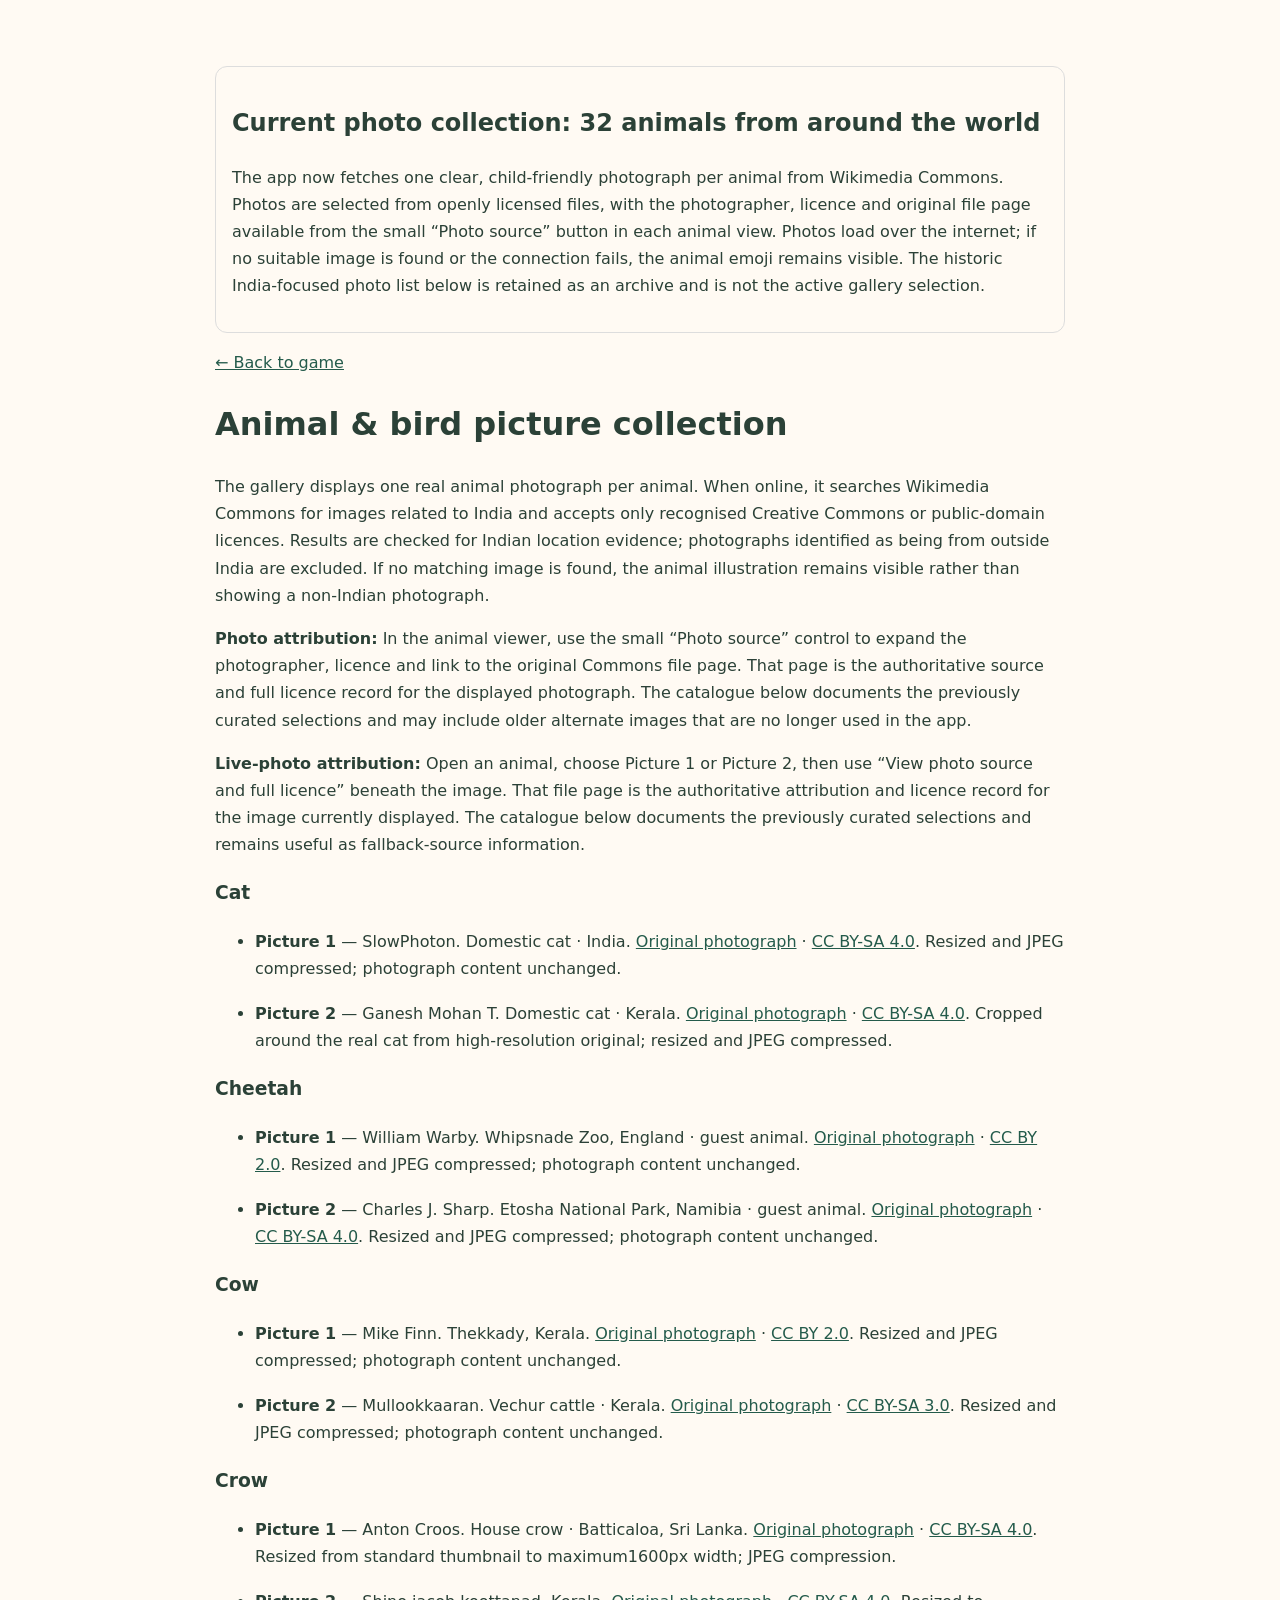
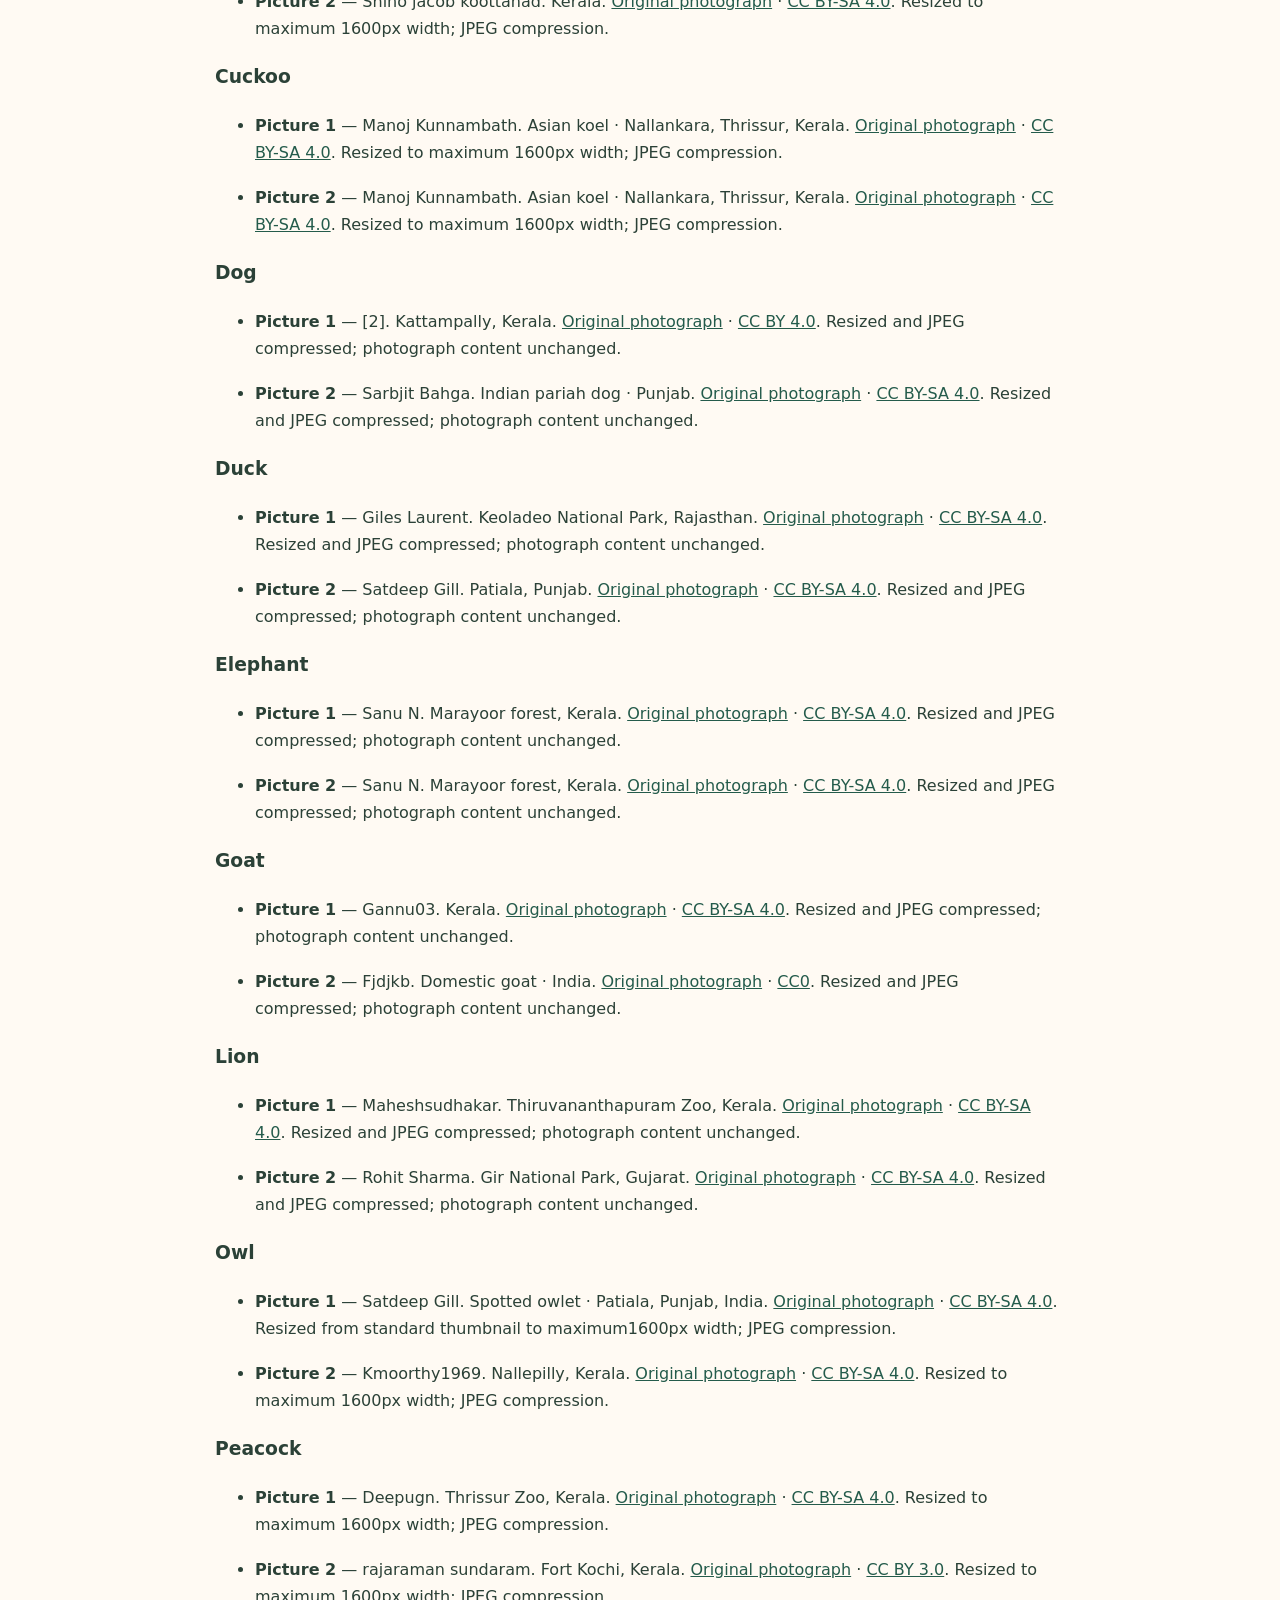
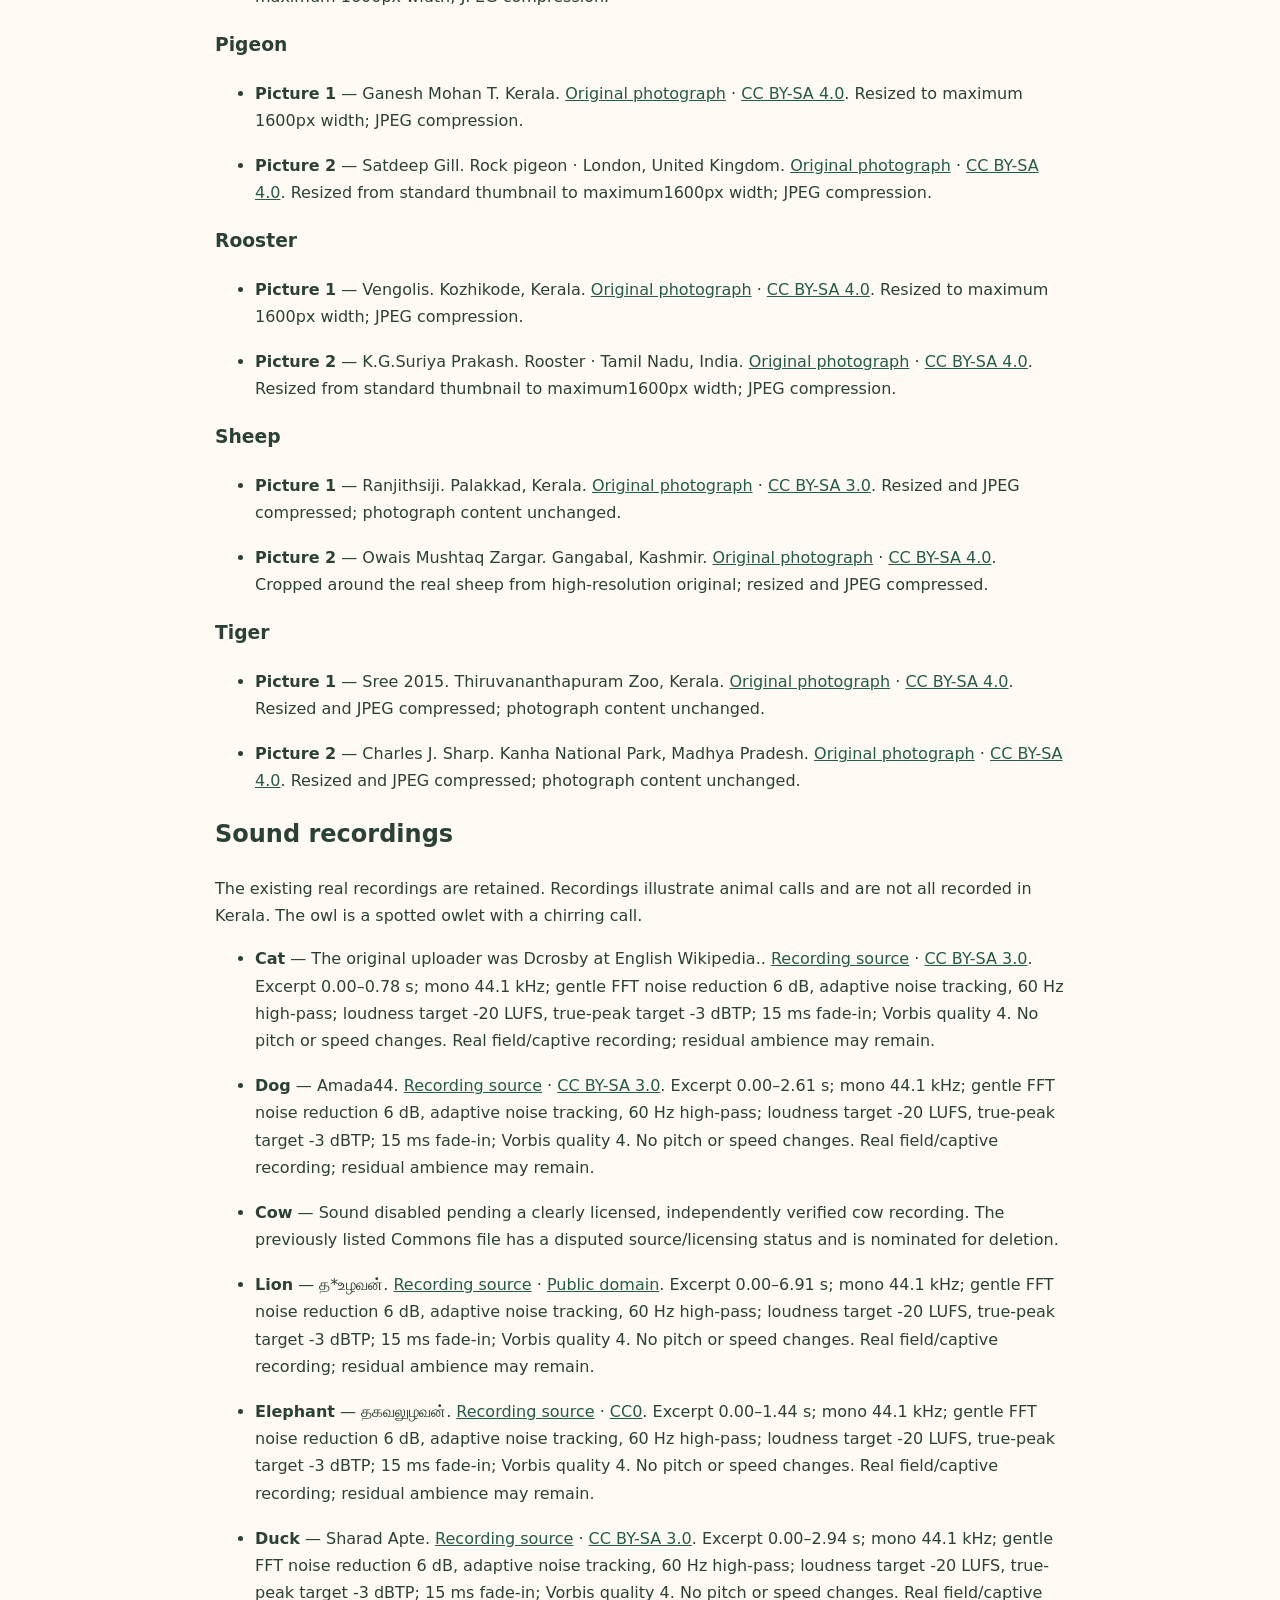
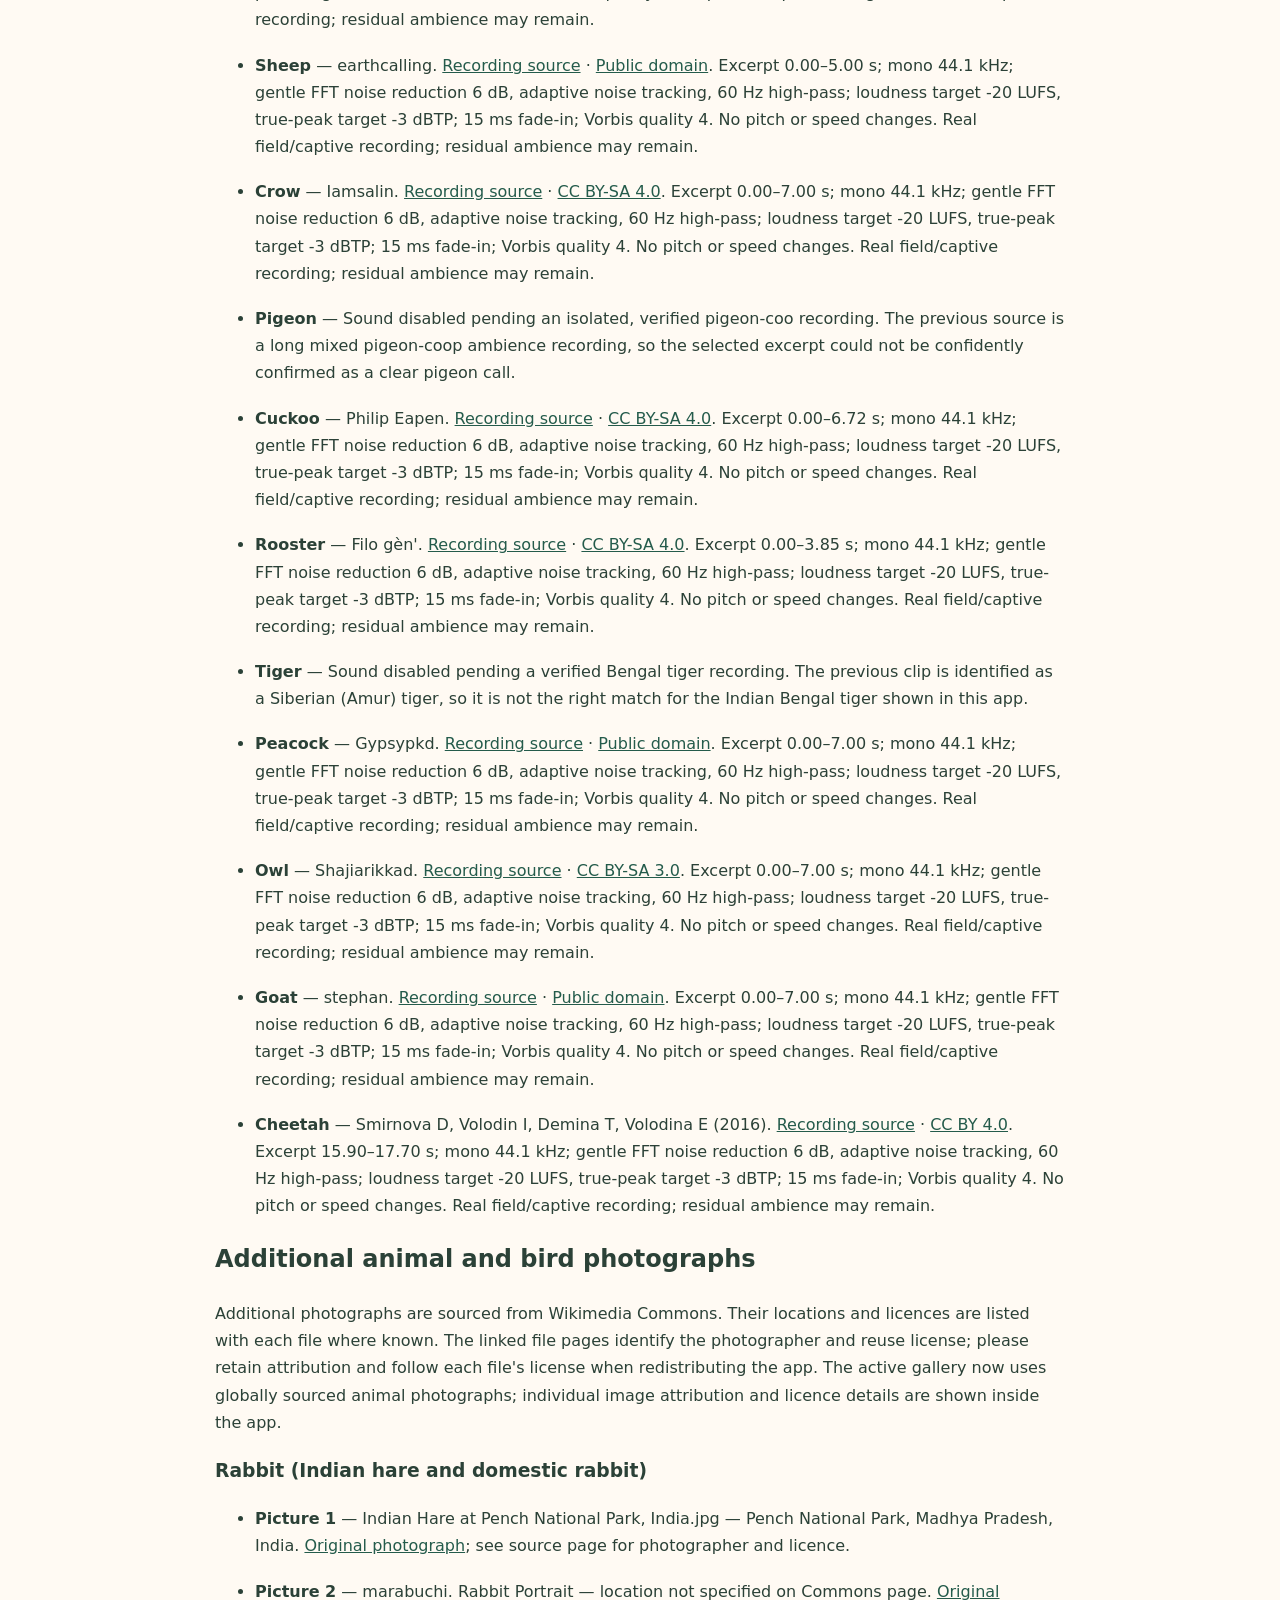
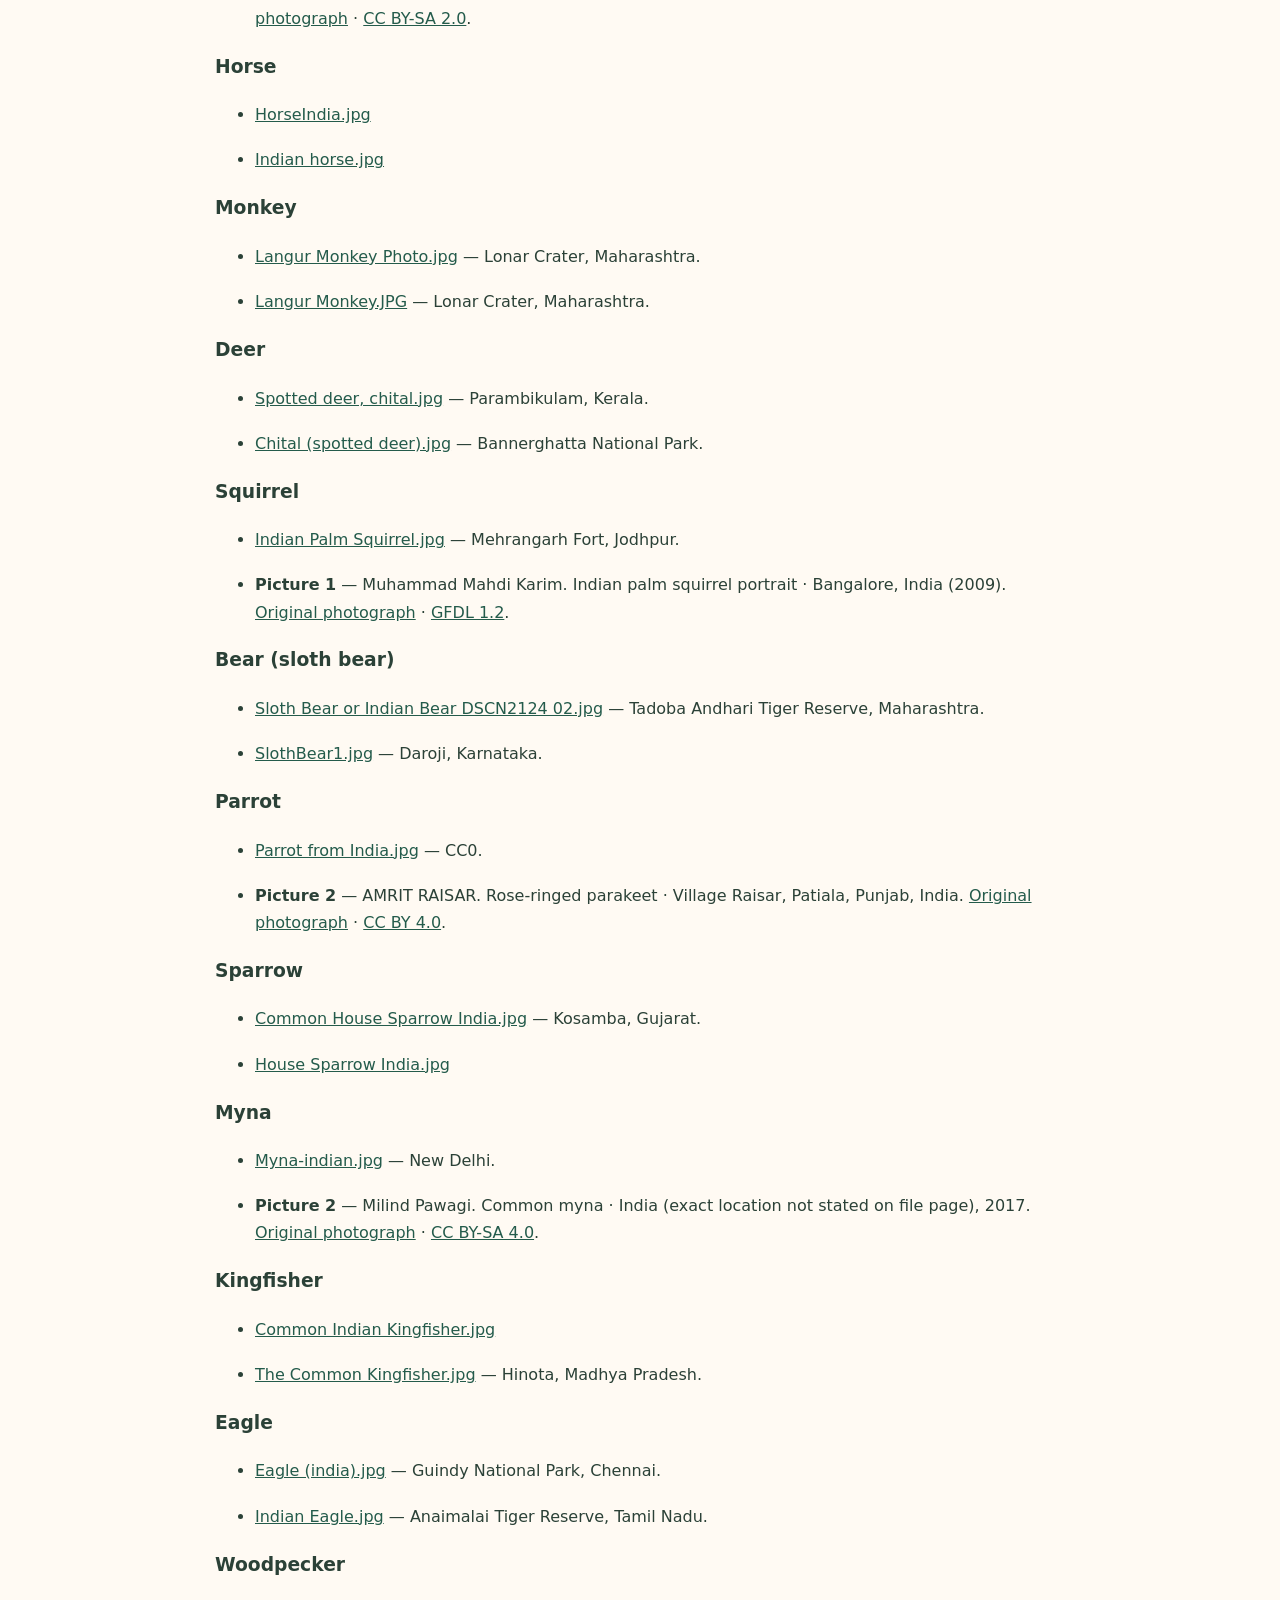
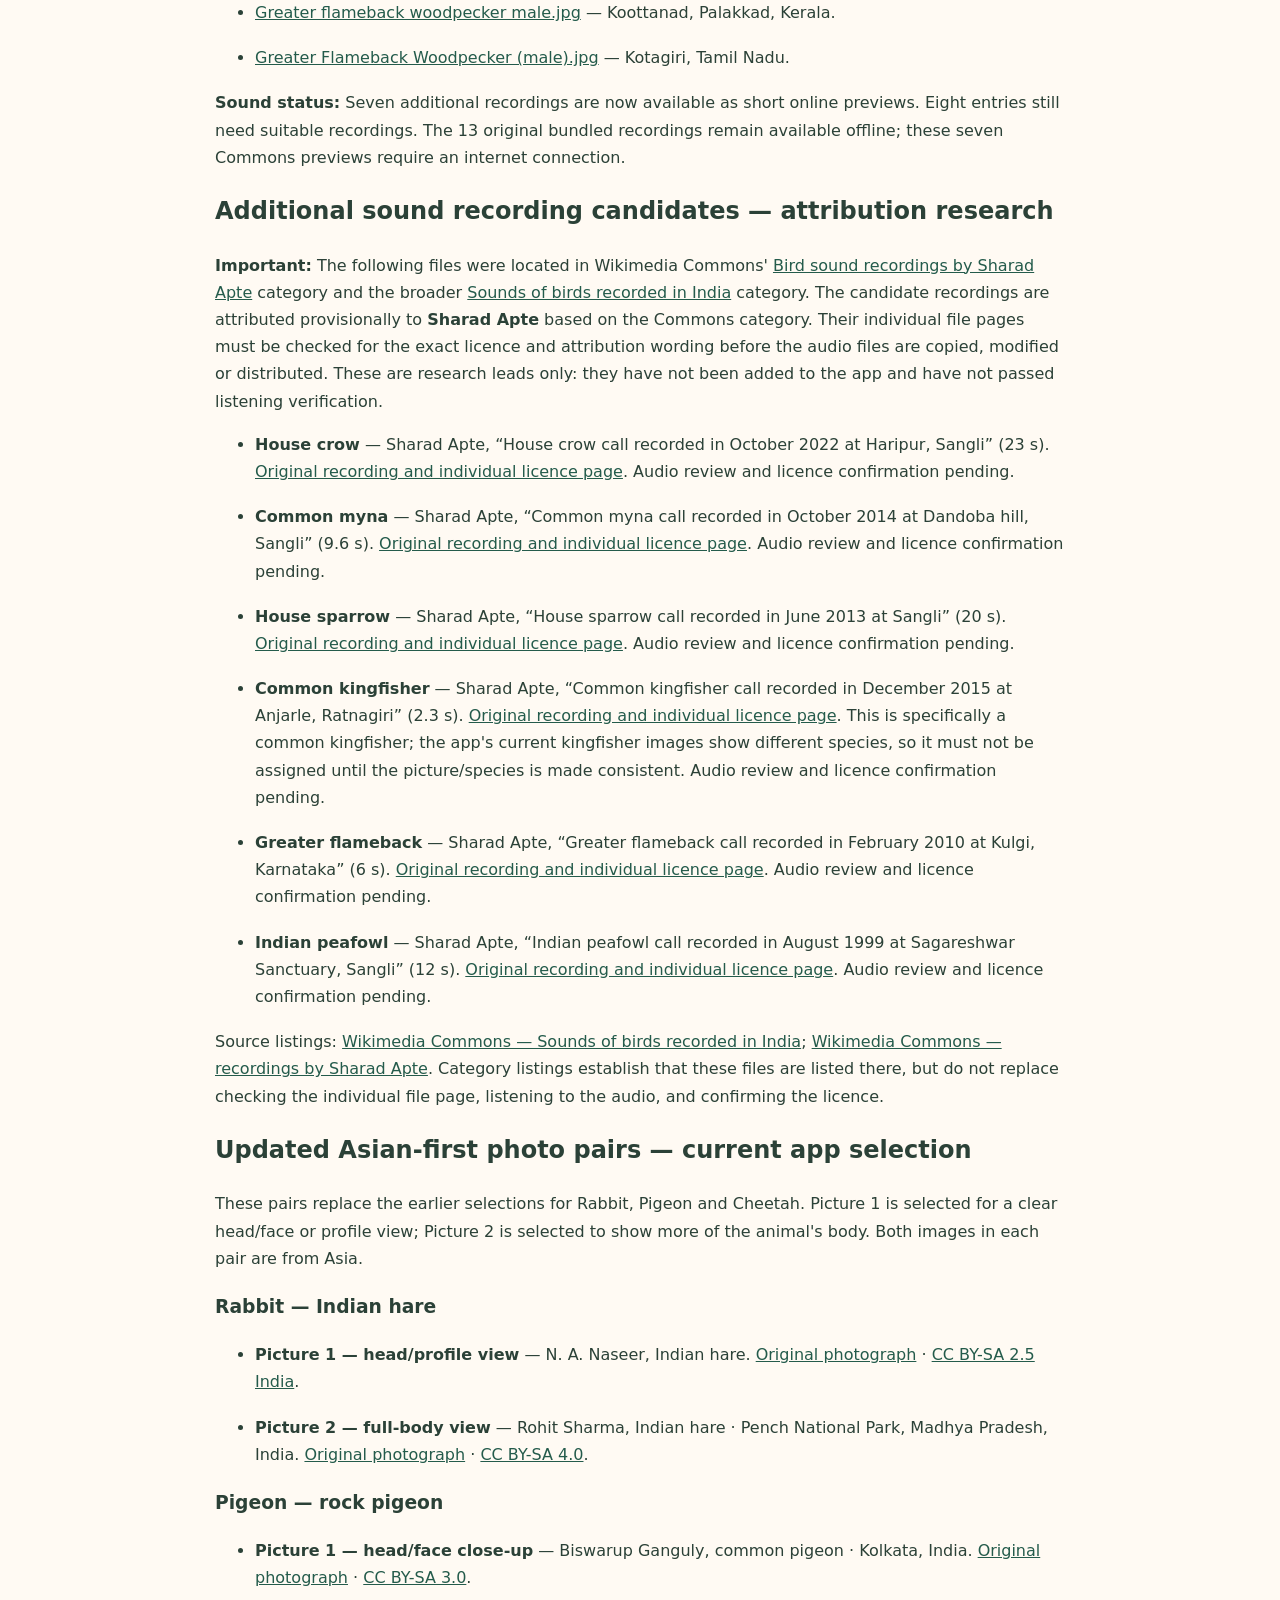
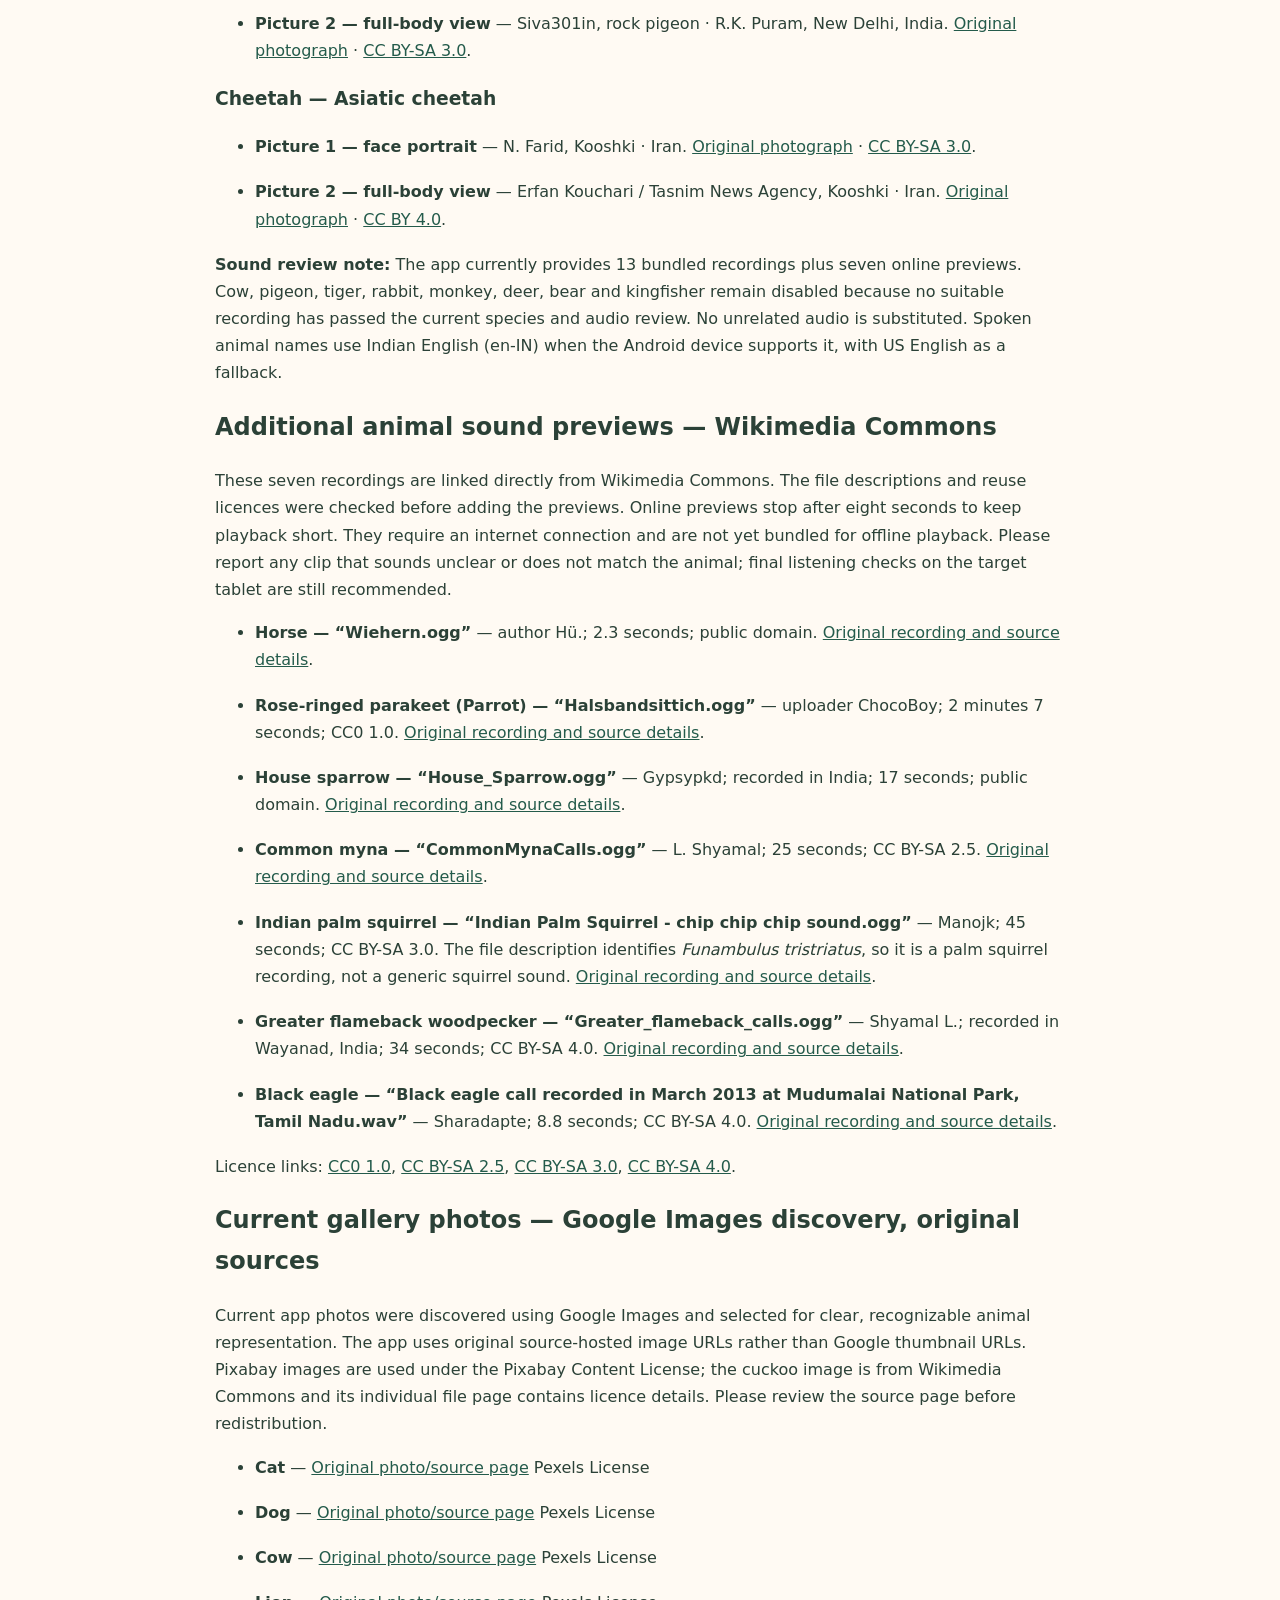
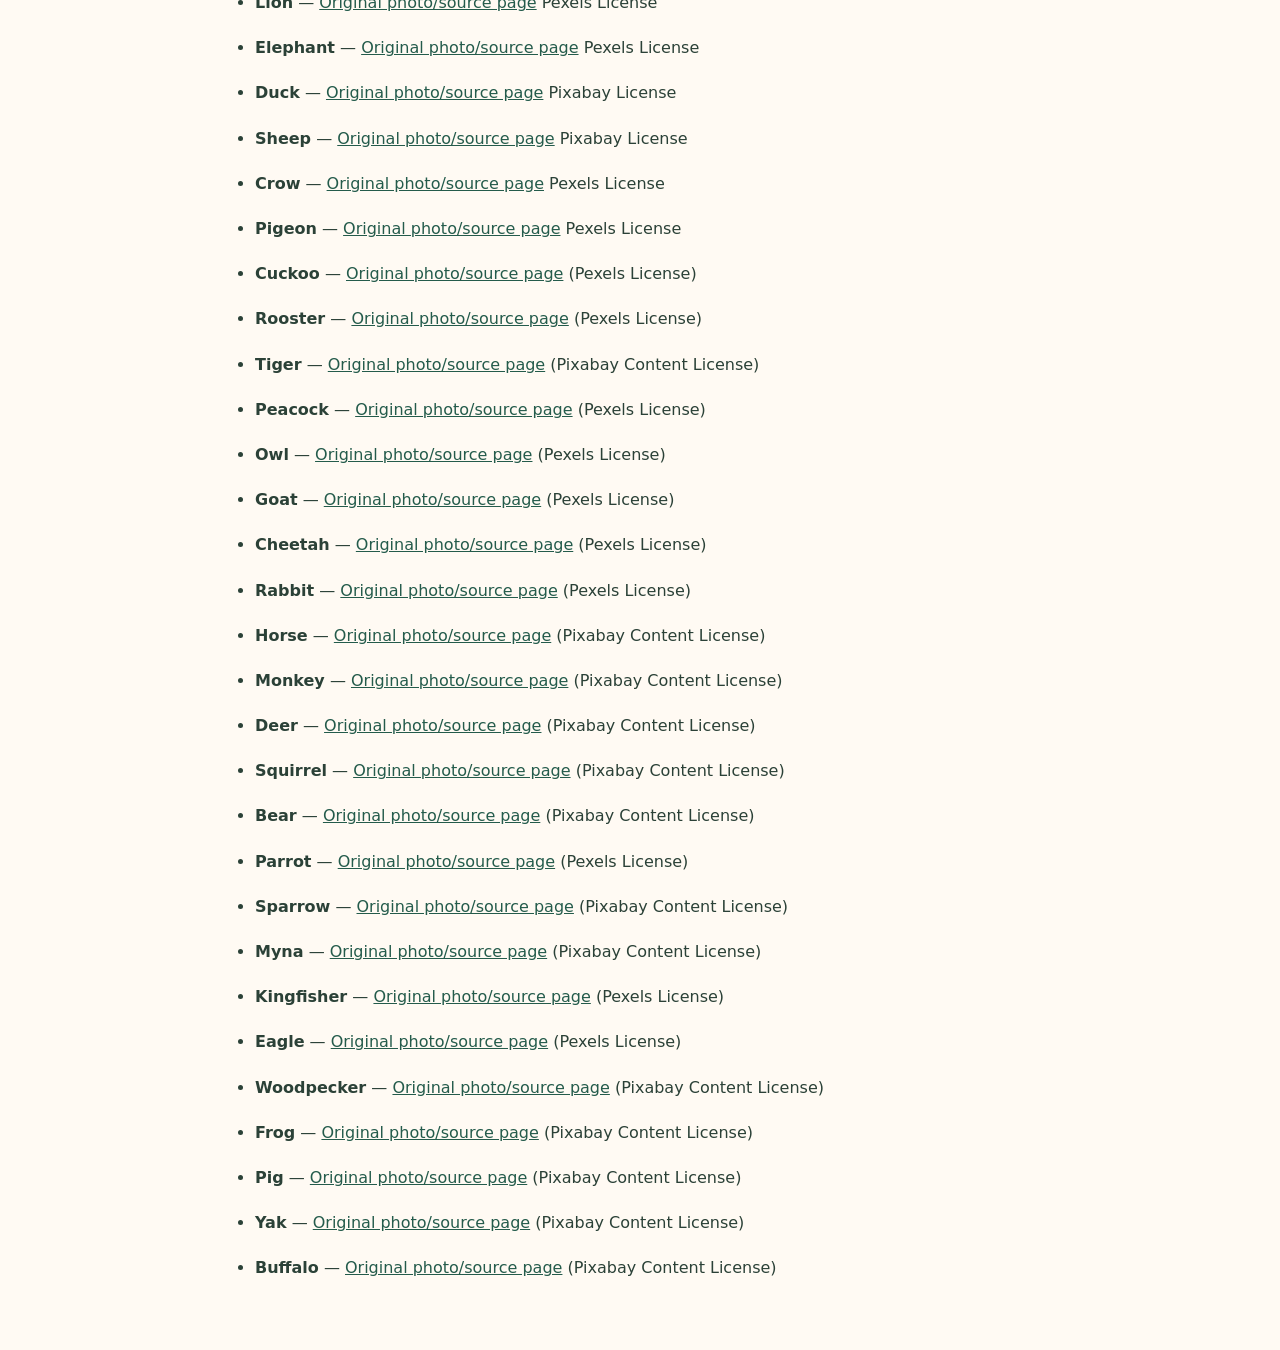
==== commit 3d0e15a7: "Update credits for Pexels animal photographs" ====
--- a/credits.html
+++ b/credits.html
@@ -101,24 +101,24 @@
 <li><strong>Sheep</strong> — <a href="https://pixabay.com/photos/ireland-sheep-lambs-livestock-1985088/" target="_blank" rel="noopener">Original photo/source page</a> Pixabay License</li>
 <li><strong>Crow</strong> — <a href="https://www.pexels.com/photo/close-up-of-crow-16973190/" target="_blank" rel="noopener">Original photo/source page</a> Pexels License</li>
 <li><strong>Pigeon</strong> — <a href="https://pixabay.com/photos/bird-pigeon-grain-beak-9993452/" target="_blank" rel="noopener">Original photo/source page</a> Pexels License</li>
-<li><strong>Cuckoo</strong> — <a href="https://commons.wikimedia.org/wiki/File:Cuculus_canorus_MHNT.ZOO.2010.11.197.jpg" target="_blank" rel="noopener">Original photo/source page</a> (Wikimedia Commons — see file page for licence)</li>
-<li><strong>Rooster</strong> — <a href="https://pixabay.com/photos/bird-rooster-chicken-cock-4726494/" target="_blank" rel="noopener">Original photo/source page</a> (Pixabay Content License)</li>
+<li><strong>Cuckoo</strong> — <a href="https://www.pexels.com/photo/colorful-cuckoo-bird-perched-on-tree-branch-32234890/" target="_blank" rel="noopener">Original photo/source page</a> (Pexels License)</li>
+<li><strong>Rooster</strong> — <a href="https://www.pexels.com/photo/vivid-portrait-of-a-red-rooster-close-up-37590280/" target="_blank" rel="noopener">Original photo/source page</a> (Pexels License)</li>
 <li><strong>Tiger</strong> — <a href="https://www.pexels.com/photo/im-reich-des-tigers-27834738/" target="_blank" rel="noopener">Original photo/source page</a> (Pixabay Content License)</li>
-<li><strong>Peacock</strong> — <a href="https://pixabay.com/photos/bird-peacock-beak-bill-feathers-6059308/" target="_blank" rel="noopener">Original photo/source page</a> (Pixabay Content License)</li>
-<li><strong>Owl</strong> — <a href="https://pixabay.com/photos/owl-bird-night-wildlife-285501/" target="_blank" rel="noopener">Original photo/source page</a> (Pixabay Content License)</li>
-<li><strong>Goat</strong> — <a href="https://pixabay.com/photos/goat-head-horns-goat-horns-2175189/" target="_blank" rel="noopener">Original photo/source page</a> (Pixabay Content License)</li>
-<li><strong>Cheetah</strong> — <a href="https://pixabay.com/photos/cheetah-cat-feline-wild-cat-448901/" target="_blank" rel="noopener">Original photo/source page</a> (Pixabay Content License)</li>
-<li><strong>Rabbit</strong> — <a href="https://pixabay.com/photos/rabbit-bunny-rodent-328365/" target="_blank" rel="noopener">Original photo/source page</a> (Pixabay Content License)</li>
+<li><strong>Peacock</strong> — <a href="https://www.pexels.com/photo/vibrant-peacock-displaying-majestic-feathers-29211489/" target="_blank" rel="noopener">Original photo/source page</a> (Pexels License)</li>
+<li><strong>Owl</strong> — <a href="https://www.pexels.com/photo/portrait-of-an-owl-perching-on-a-branch-17103408/" target="_blank" rel="noopener">Original photo/source page</a> (Pexels License)</li>
+<li><strong>Goat</strong> — <a href="https://www.pexels.com/photo/close-up-black-and-white-goat-portrait-29170509/" target="_blank" rel="noopener">Original photo/source page</a> (Pexels License)</li>
+<li><strong>Cheetah</strong> — <a href="https://www.pexels.com/photo/elegant-cheetah-in-african-grassland-habitat-39257494/" target="_blank" rel="noopener">Original photo/source page</a> (Pexels License)</li>
+<li><strong>Rabbit</strong> — <a href="https://www.pexels.com/photo/cute-fluffy-rabbit-in-natural-habitat-35983095/" target="_blank" rel="noopener">Original photo/source page</a> (Pexels License)</li>
 <li><strong>Horse</strong> — <a href="https://pixabay.com/photos/horse-animal-equine-head-portrait-3449622/" target="_blank" rel="noopener">Original photo/source page</a> (Pixabay Content License)</li>
 <li><strong>Monkey</strong> — <a href="https://pixabay.com/photos/monkey-animal-safari-fauna-20723/" target="_blank" rel="noopener">Original photo/source page</a> (Pixabay Content License)</li>
 <li><strong>Deer</strong> — <a href="https://pixabay.com/photos/deer-autumn-forest-mammal-wildlife-922301/" target="_blank" rel="noopener">Original photo/source page</a> (Pixabay Content License)</li>
 <li><strong>Squirrel</strong> — <a href="https://pixabay.com/photos/squirrel-animal-rodent-328077/" target="_blank" rel="noopener">Original photo/source page</a> (Pixabay Content License)</li>
 <li><strong>Bear</strong> — <a href="https://pixabay.com/photos/brown-bear-animal-wildlife-grizzly-20542/" target="_blank" rel="noopener">Original photo/source page</a> (Pixabay Content License)</li>
-<li><strong>Parrot</strong> — <a href="https://pixabay.com/photos/parrot-bird-animal-beak-bill-5653140/" target="_blank" rel="noopener">Original photo/source page</a> (Pixabay Content License)</li>
+<li><strong>Parrot</strong> — <a href="https://www.pexels.com/search/parrot/" target="_blank" rel="noopener">Original photo/source page</a> (Pexels License)</li>
 <li><strong>Sparrow</strong> — <a href="https://pixabay.com/photos/bird-sparrow-nature-outdoor-144303/" target="_blank" rel="noopener">Original photo/source page</a> (Pixabay Content License)</li>
 <li><strong>Myna</strong> — <a href="https://pixabay.com/photos/bird-myna-4030535/" target="_blank" rel="noopener">Original photo/source page</a> (Pixabay Content License)</li>
-<li><strong>Kingfisher</strong> — <a href="https://pixabay.com/photos/bird-kingfisher-1265068/" target="_blank" rel="noopener">Original photo/source page</a> (Pixabay Content License)</li>
-<li><strong>Eagle</strong> — <a href="https://pixabay.com/photos/bald-eagle-bird-predator-feathered-142685/" target="_blank" rel="noopener">Original photo/source page</a> (Pixabay Content License)</li>
+<li><strong>Kingfisher</strong> — <a href="https://www.pexels.com/photo/close-up-shot-of-a-kingfisher-14810091/" target="_blank" rel="noopener">Original photo/source page</a> (Pexels License)</li>
+<li><strong>Eagle</strong> — <a href="https://www.pexels.com/search/eagle/" target="_blank" rel="noopener">Original photo/source page</a> (Pexels License)</li>
 <li><strong>Woodpecker</strong> — <a href="https://pixabay.com/photos/bird-woodpecker-tree-400483/" target="_blank" rel="noopener">Original photo/source page</a> (Pixabay Content License)</li>
 <li><strong>Frog</strong> — <a href="https://pixabay.com/photos/frog-animal-amphibian-green-128540/" target="_blank" rel="noopener">Original photo/source page</a> (Pixabay Content License)</li>
 <li><strong>Pig</strong> — <a href="https://pixabay.com/photos/pig-farm-animal-livestock-25605/" target="_blank" rel="noopener">Original photo/source page</a> (Pixabay Content License)</li>
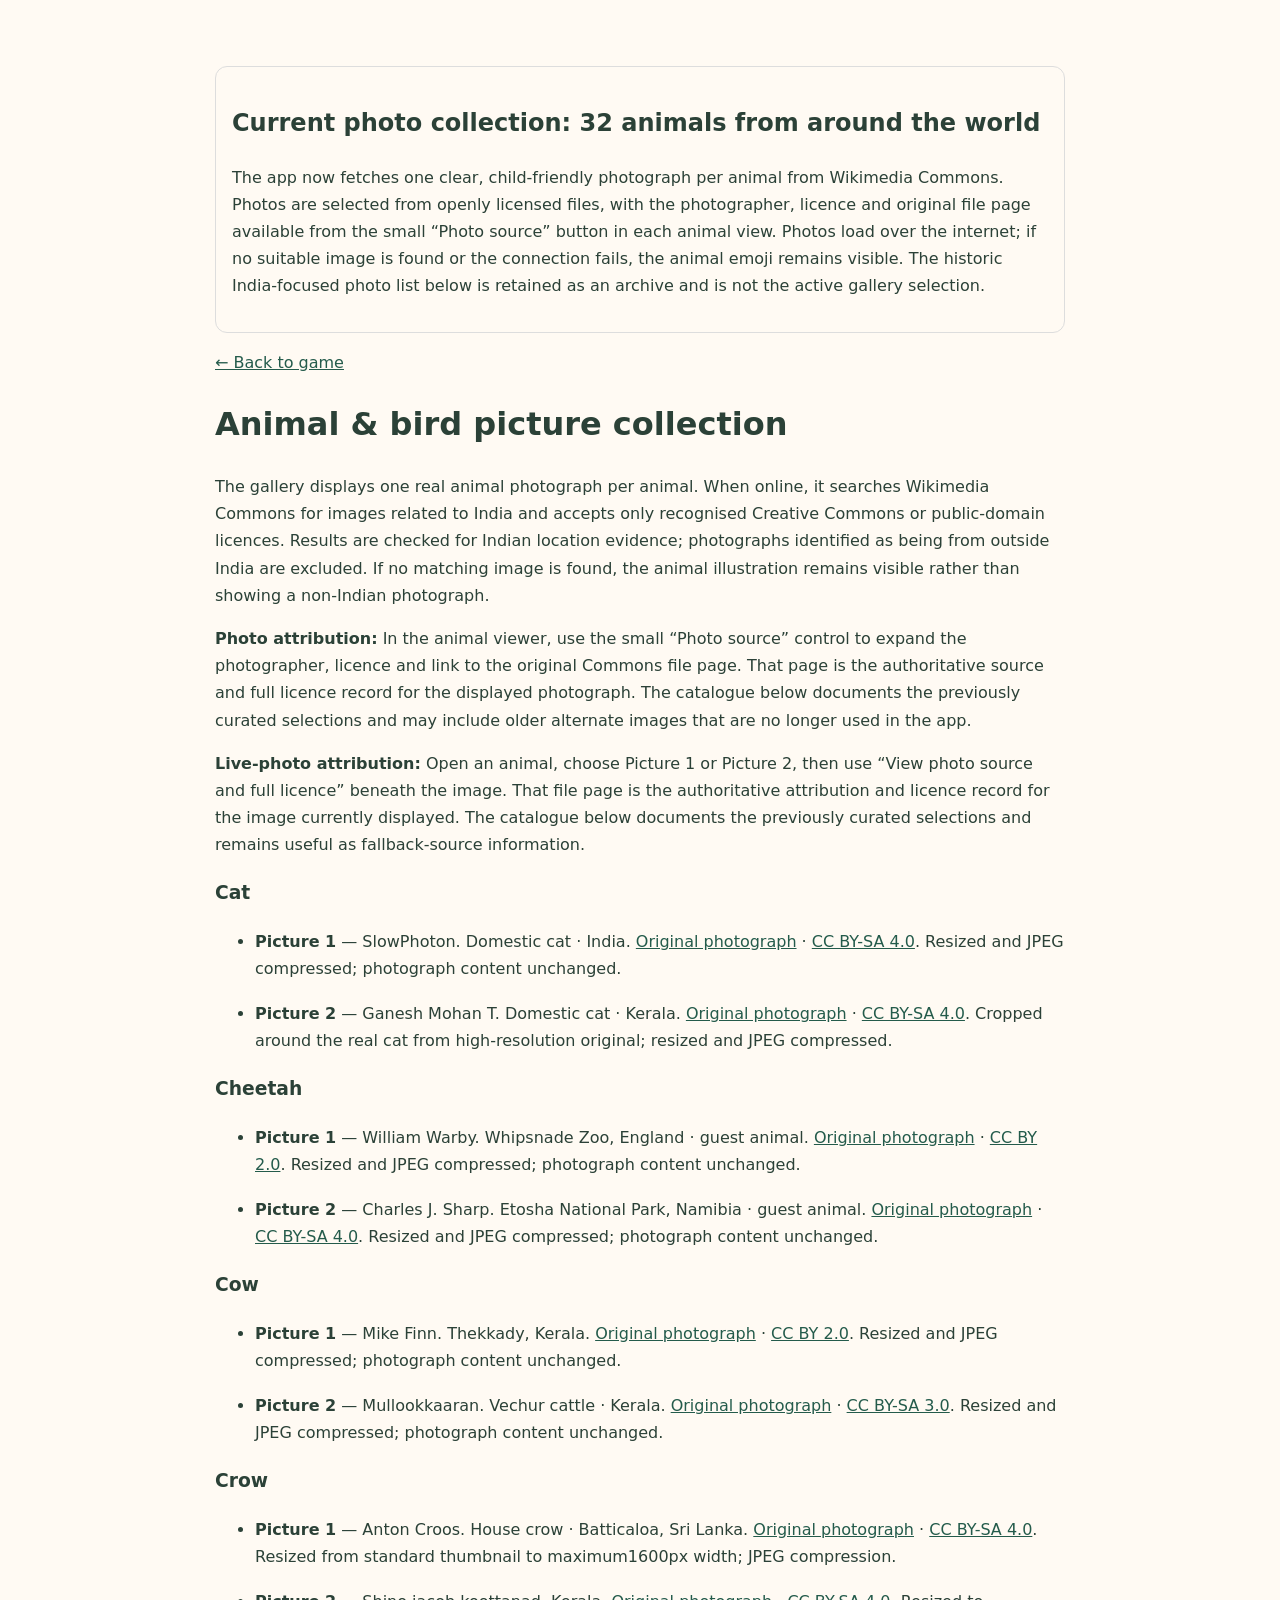
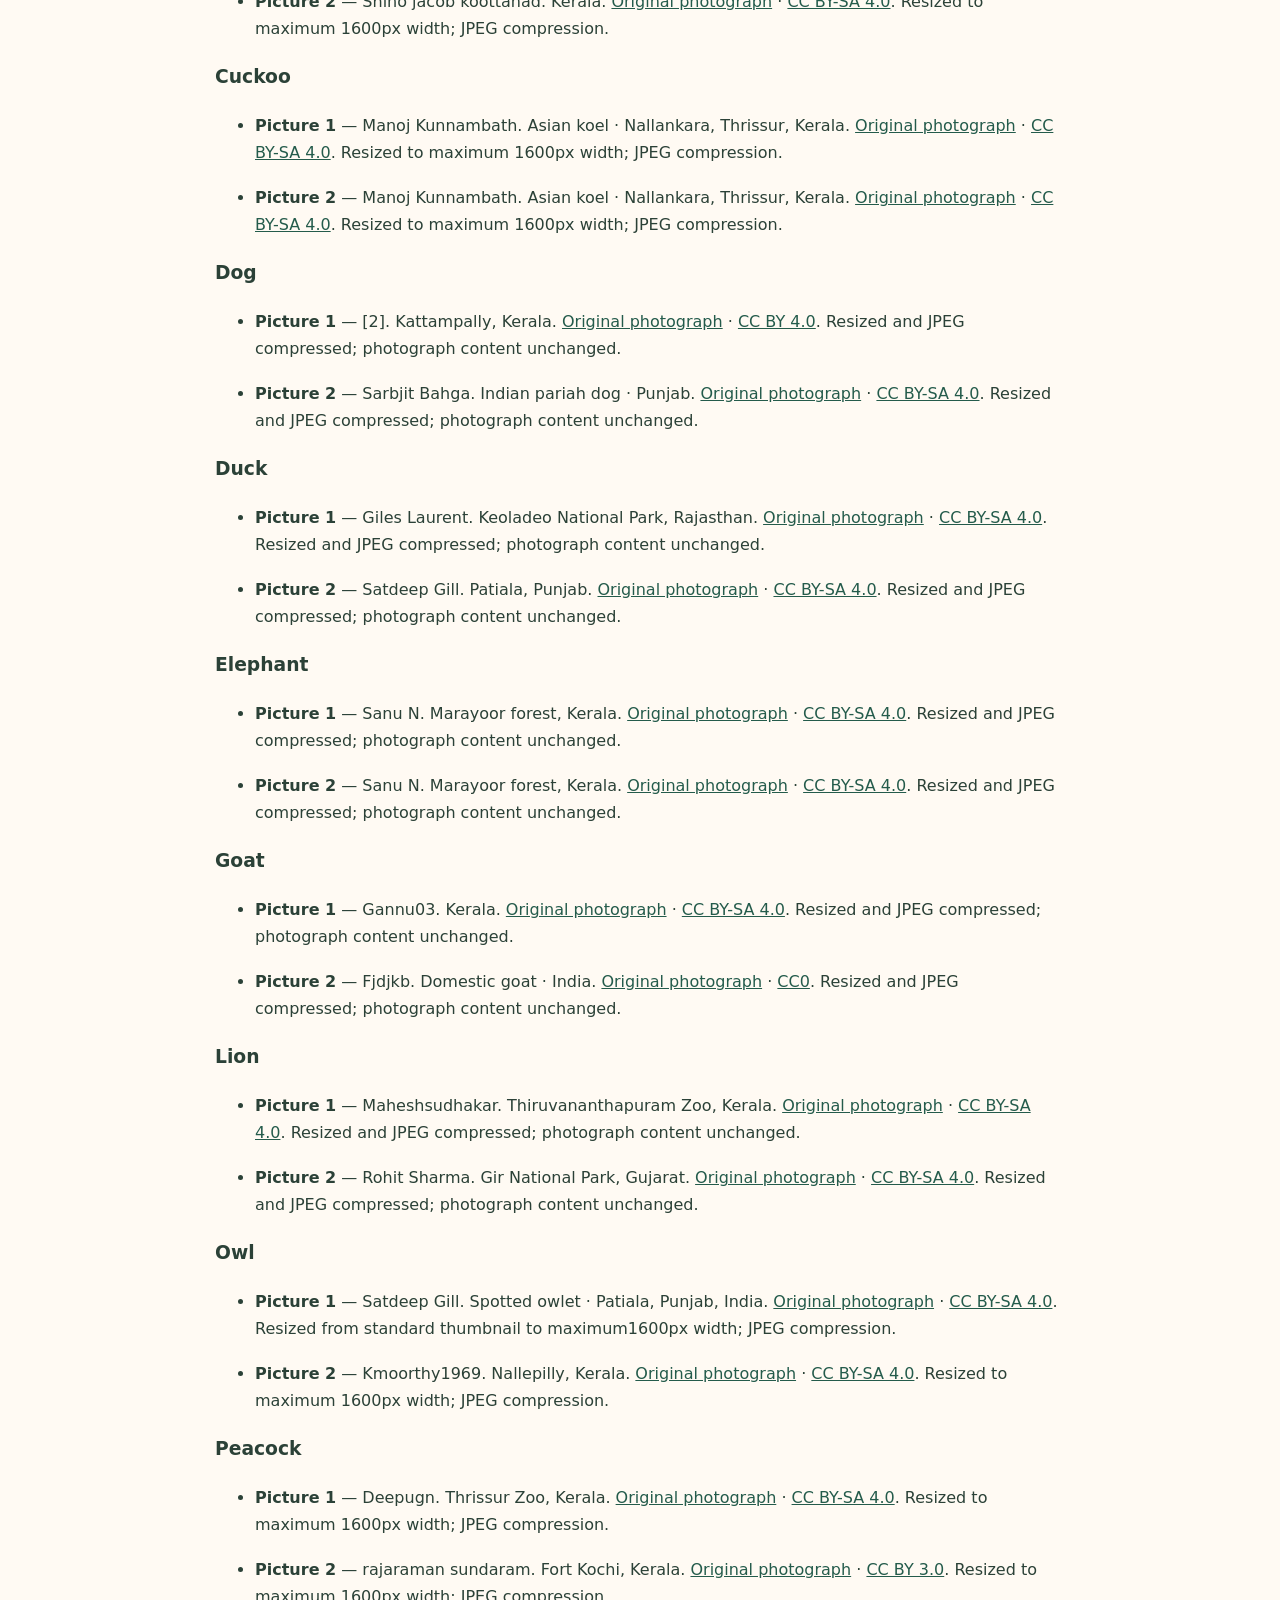
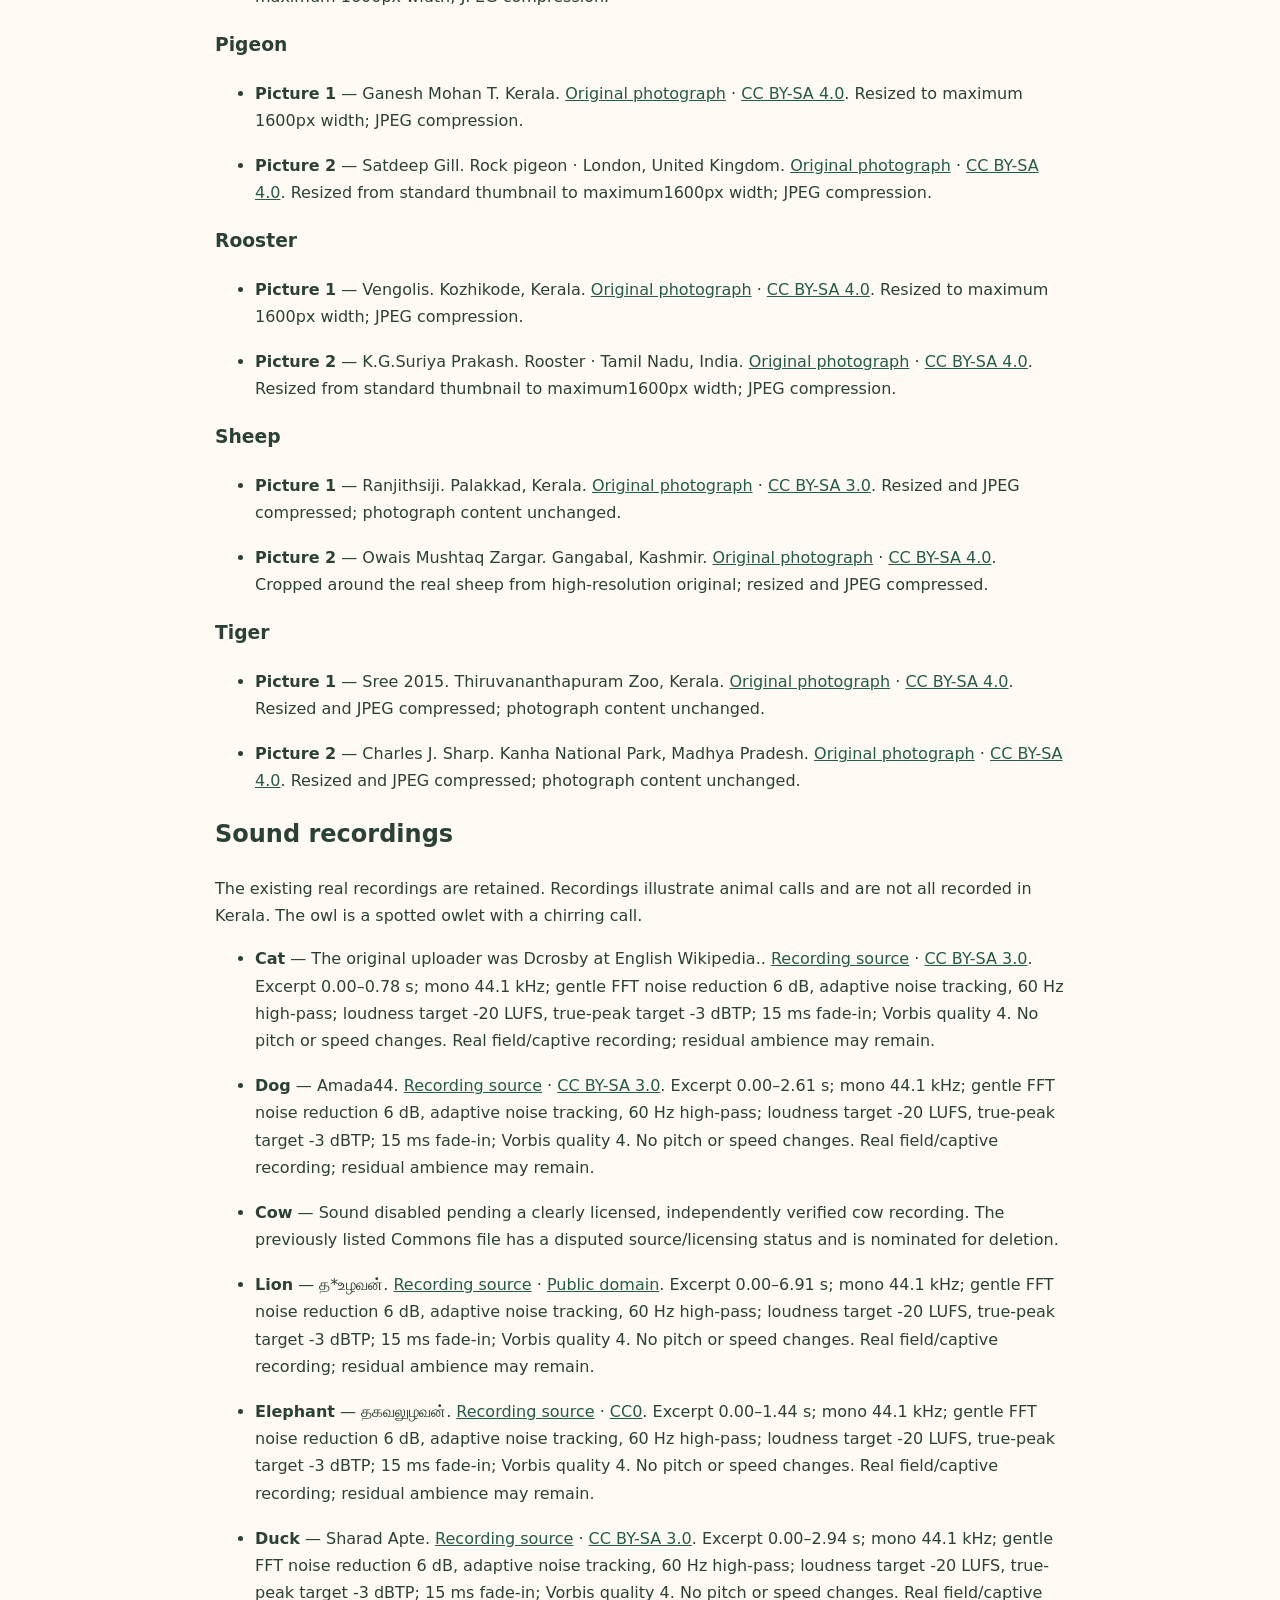
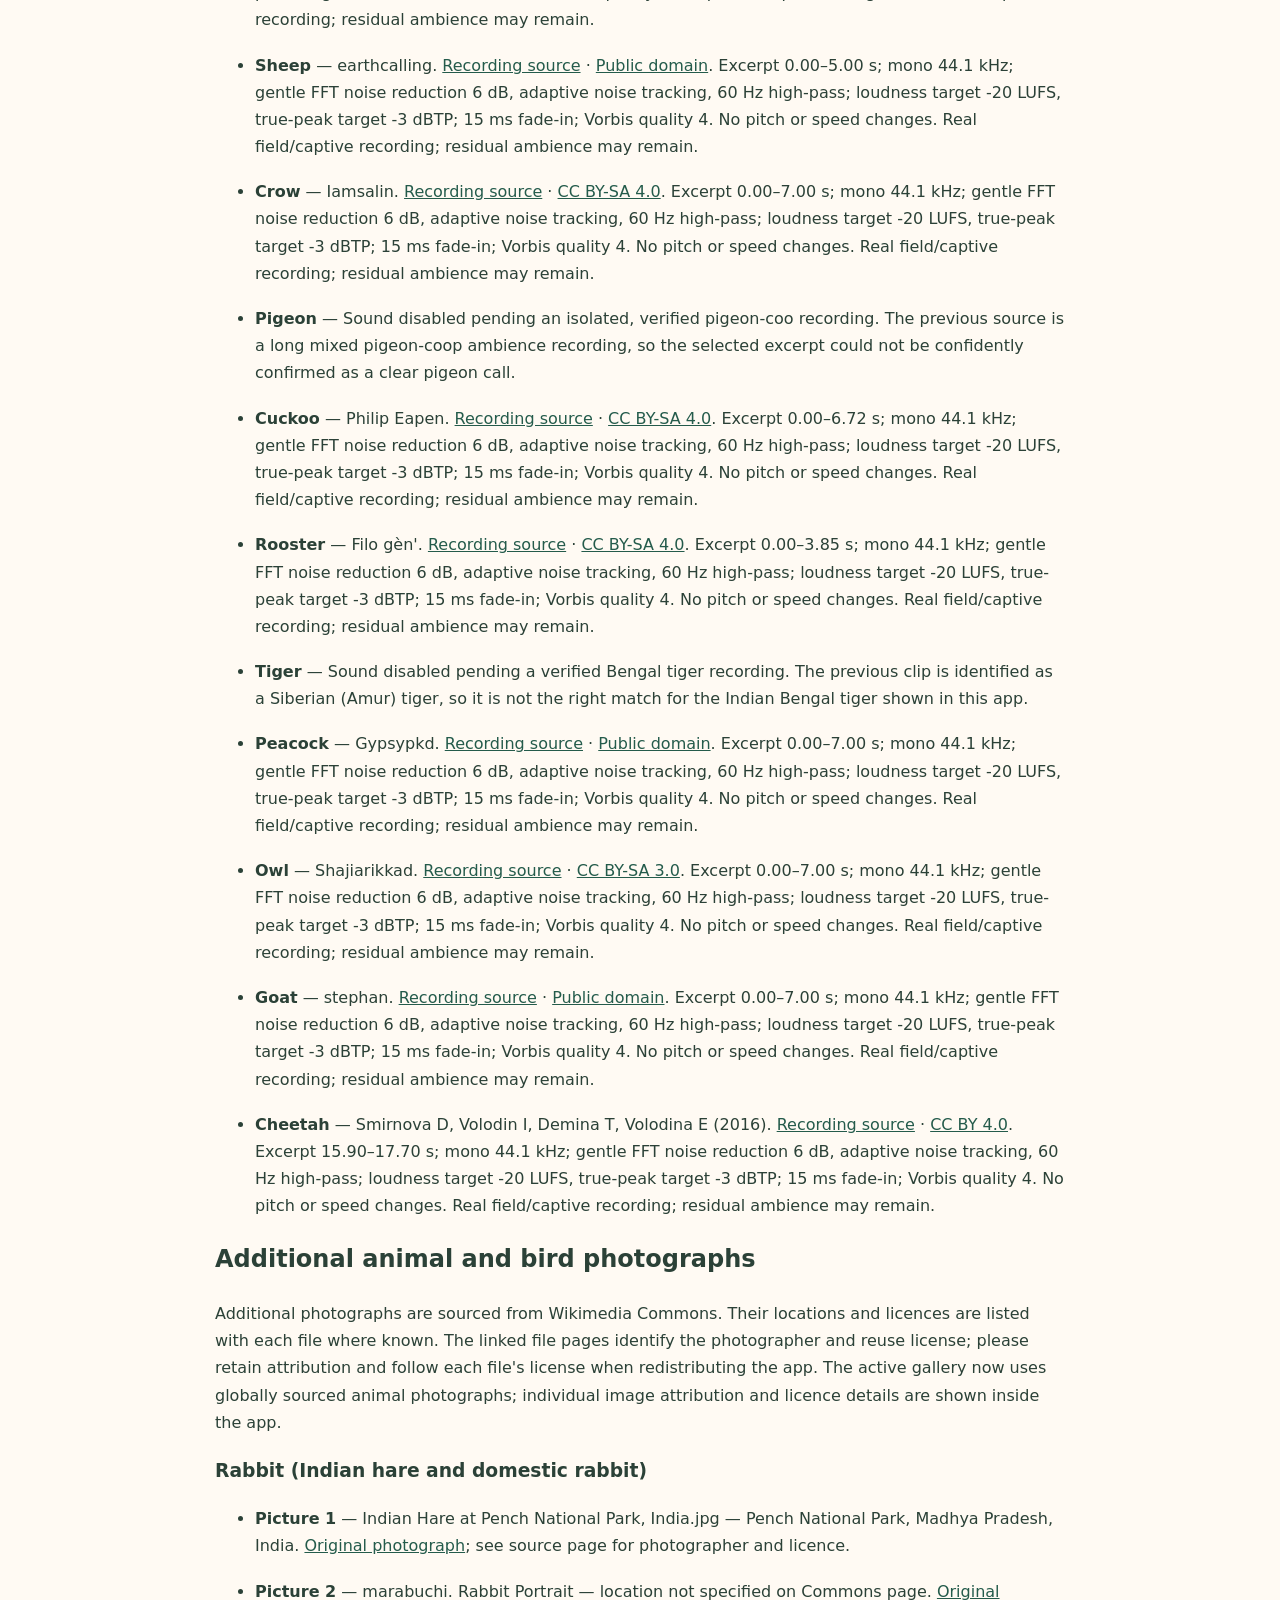
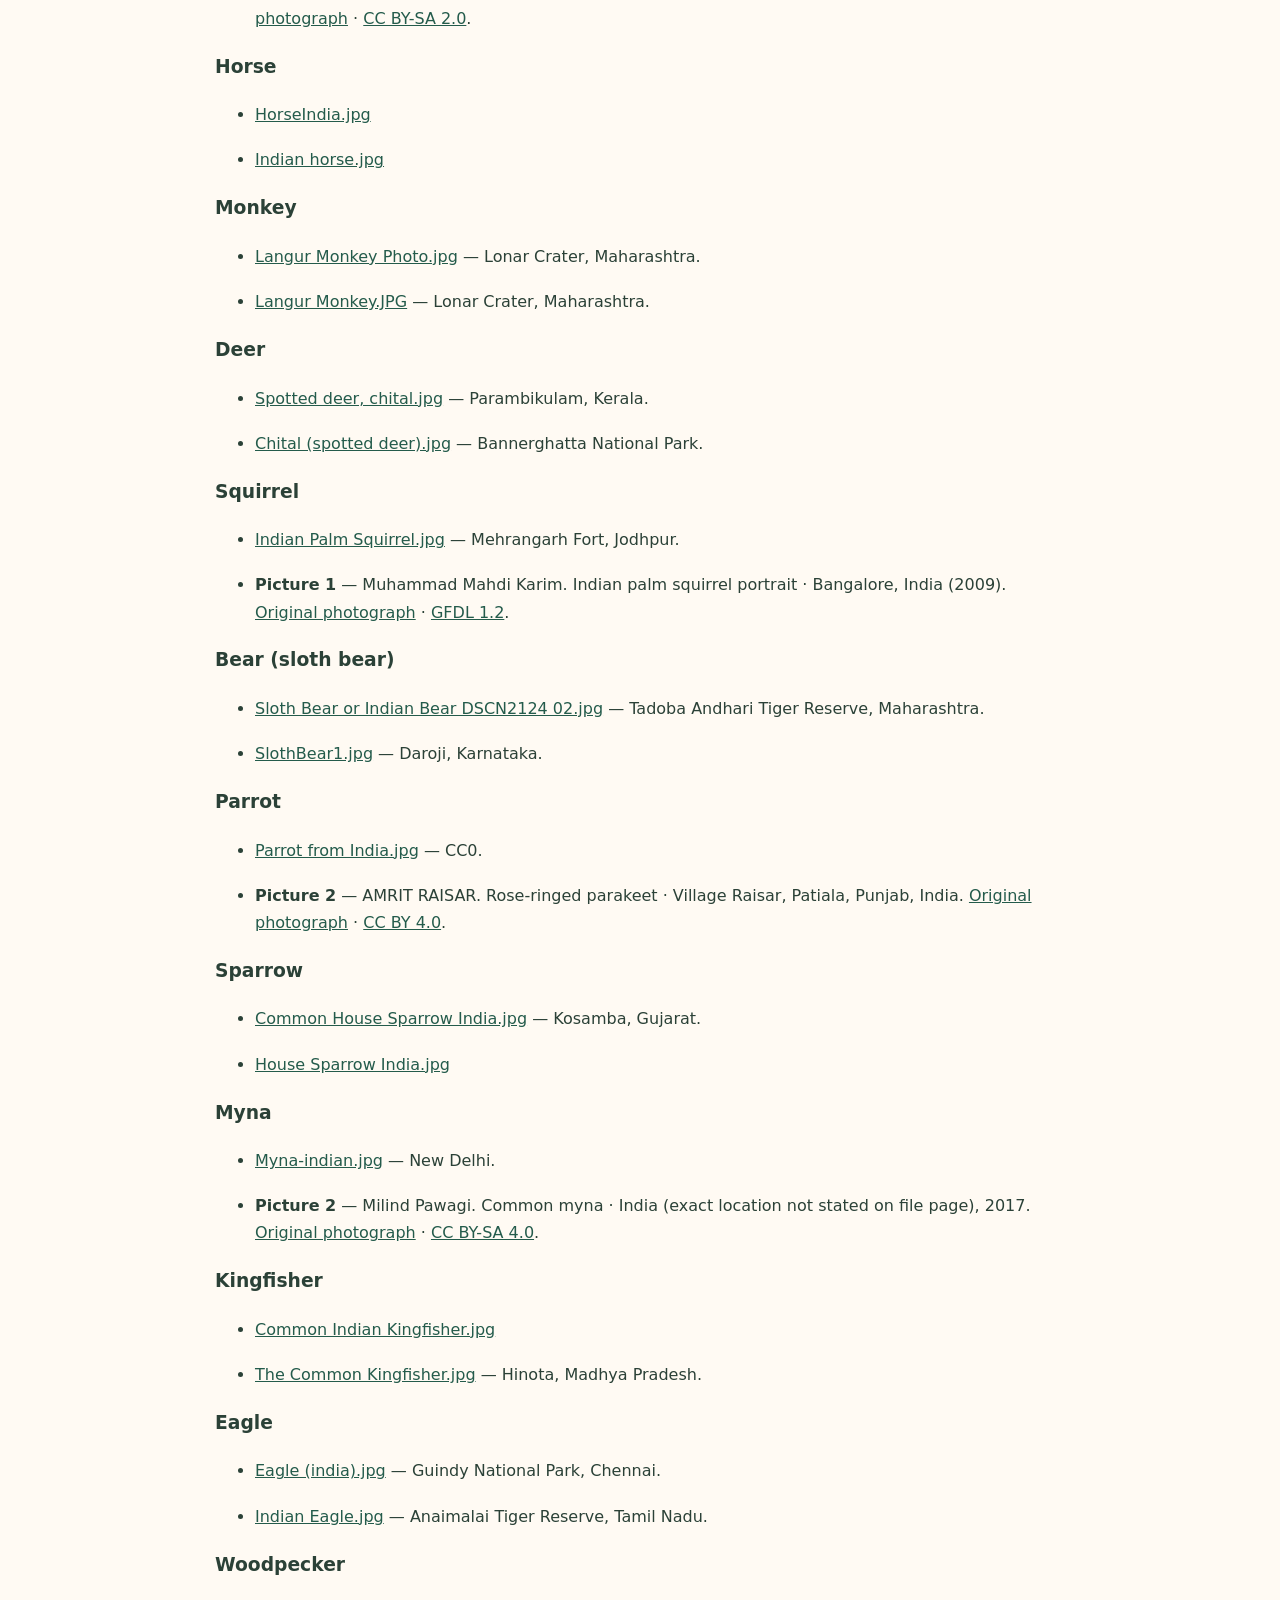
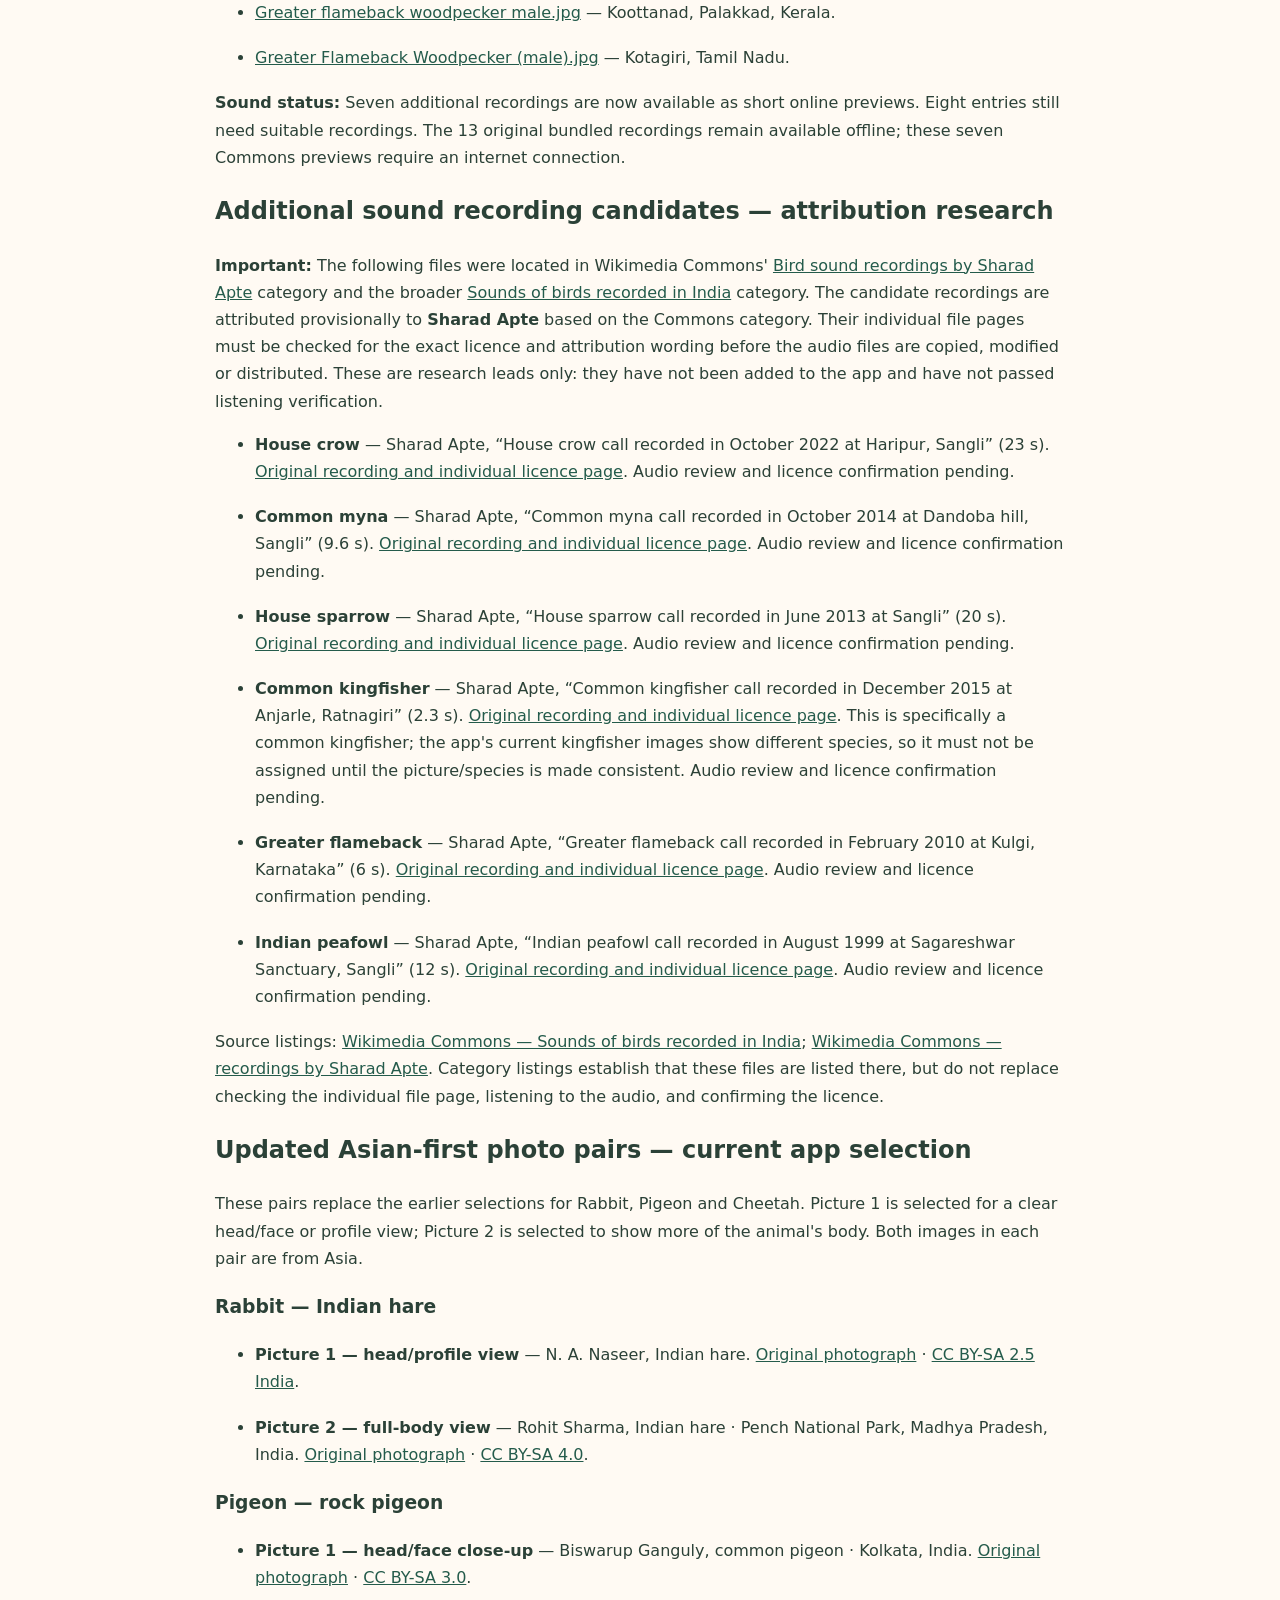
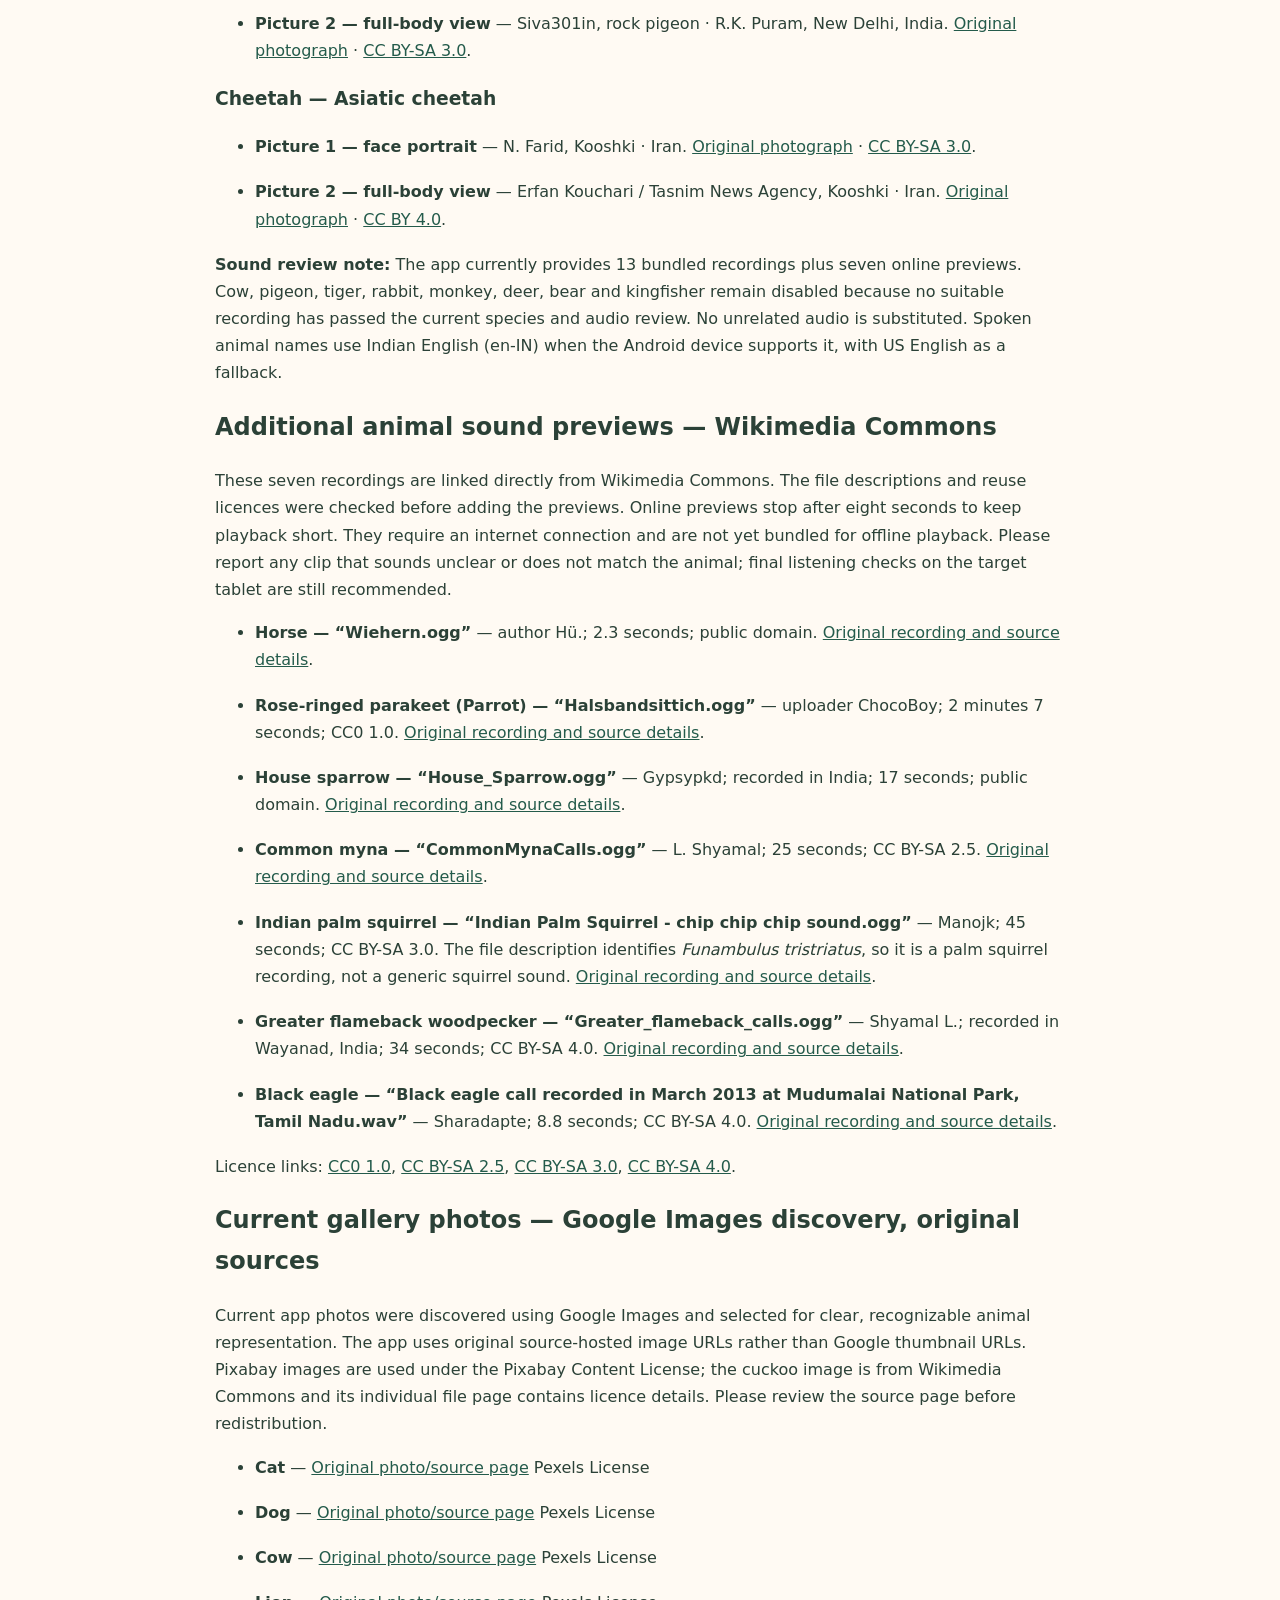
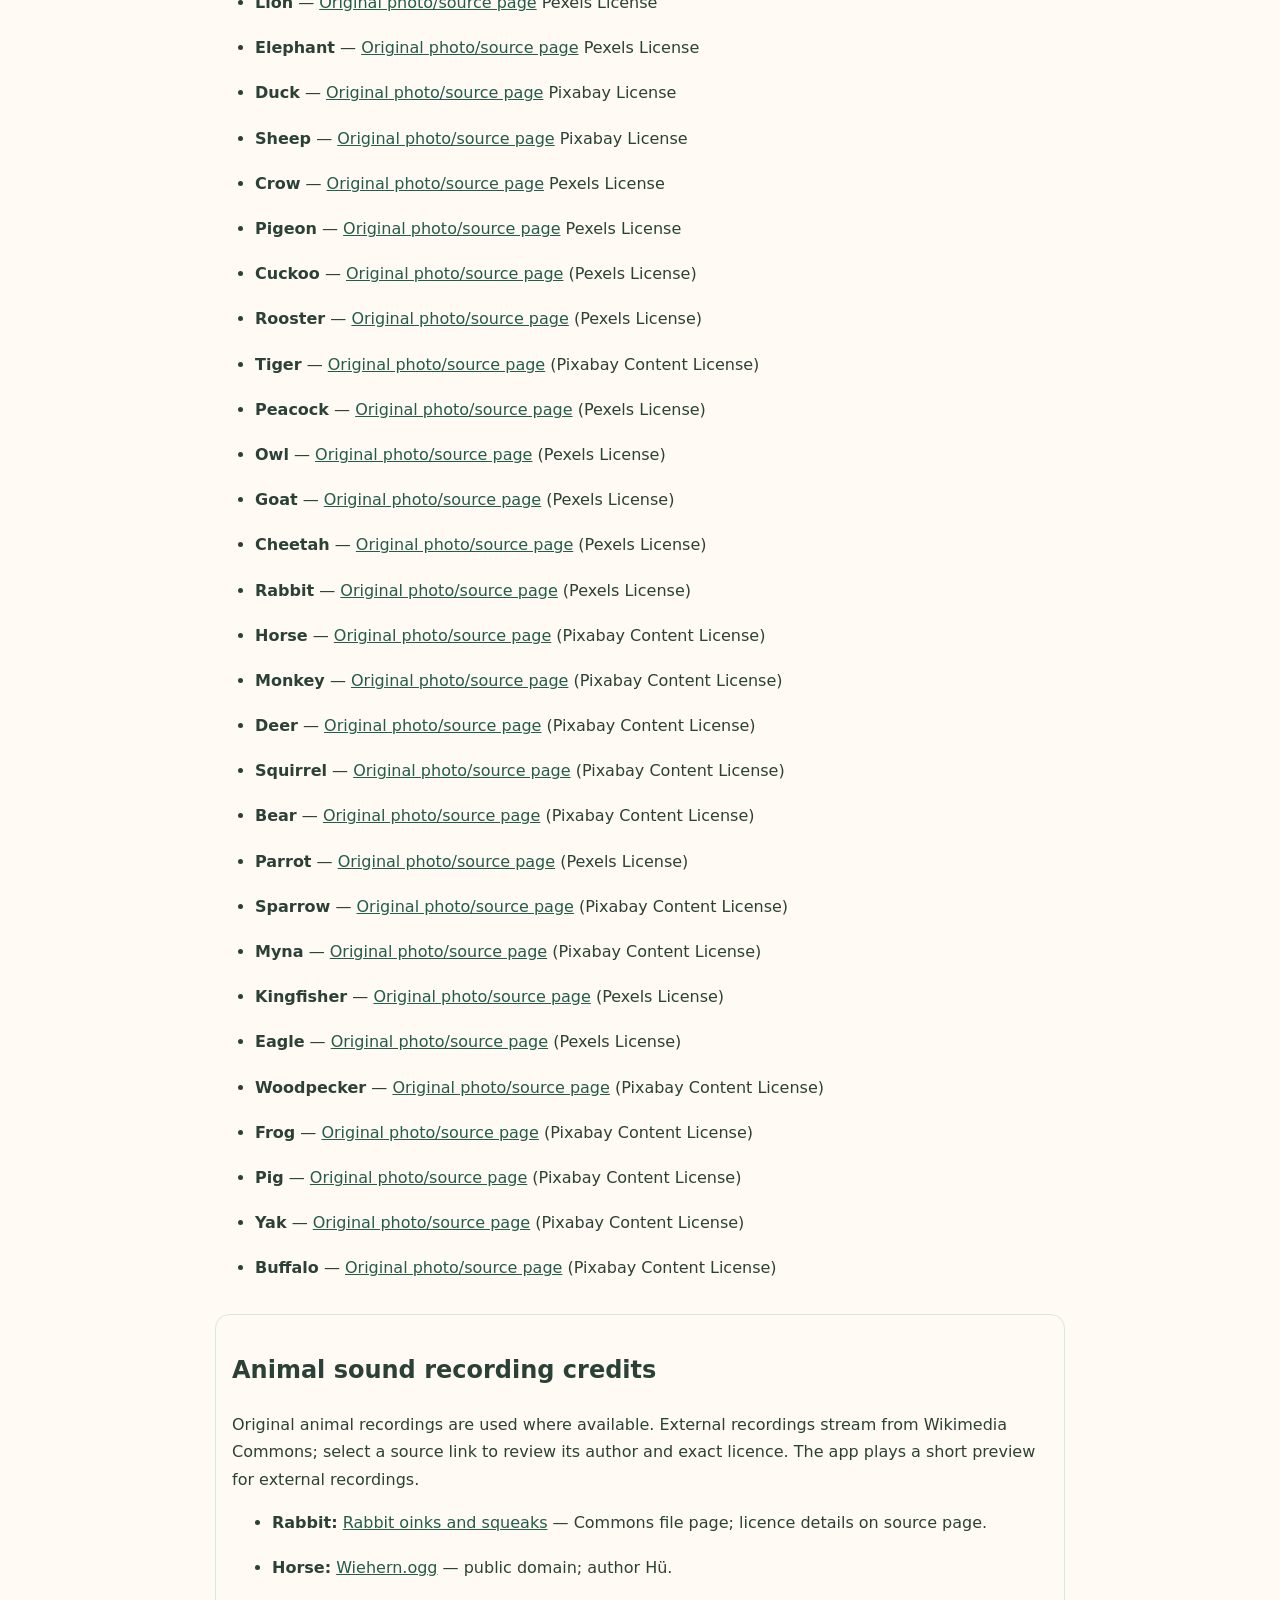
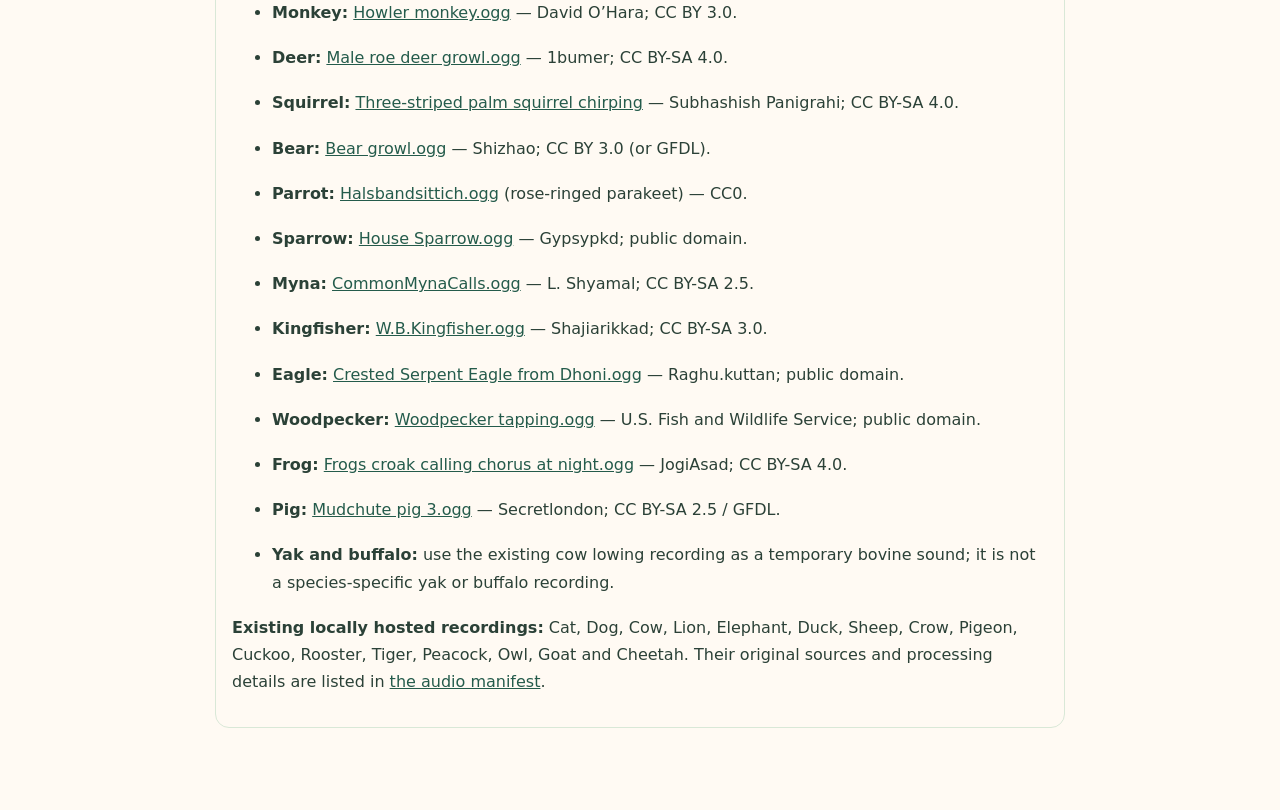
==== commit add1eb9a: "Document all animal sound recording sources and licences" ====
--- a/credits.html
+++ b/credits.html
@@ -123,4 +123,28 @@
 <li><strong>Frog</strong> — <a href="https://pixabay.com/photos/frog-animal-amphibian-green-128540/" target="_blank" rel="noopener">Original photo/source page</a> (Pixabay Content License)</li>
 <li><strong>Pig</strong> — <a href="https://pixabay.com/photos/pig-farm-animal-livestock-25605/" target="_blank" rel="noopener">Original photo/source page</a> (Pixabay Content License)</li>
 <li><strong>Yak</strong> — <a href="https://pixabay.com/photos/yak-animal-wildlife-himalaya-20834/" target="_blank" rel="noopener">Original photo/source page</a> (Pixabay Content License)</li>
-<li><strong>Buffalo</strong> — <a href="https://pixabay.com/photos/buffalo-wildlife-africa-animal-6468/" target="_blank" rel="noopener">Original photo/source page</a> (Pixabay Content License)</li></ul></body></html>+<li><strong>Buffalo</strong> — <a href="https://pixabay.com/photos/buffalo-wildlife-africa-animal-6468/" target="_blank" rel="noopener">Original photo/source page</a> (Pixabay Content License)</li></ul>
+<section id="sound-recording-credits" style="margin:2rem auto;padding:1rem;border:1px solid #d9e8d7;border-radius:14px;max-width:900px">
+<h2>Animal sound recording credits</h2>
+<p>Original animal recordings are used where available. External recordings stream from Wikimedia Commons; select a source link to review its author and exact licence. The app plays a short preview for external recordings.</p>
+<ul>
+<li><strong>Rabbit:</strong> <a href="https://commons.wikimedia.org/wiki/File:Rabbit_oinks_and_squeaks.wav">Rabbit oinks and squeaks</a> — Commons file page; licence details on source page.</li>
+<li><strong>Horse:</strong> <a href="https://commons.wikimedia.org/wiki/File:Wiehern.ogg">Wiehern.ogg</a> — public domain; author Hü.</li>
+<li><strong>Monkey:</strong> <a href="https://commons.wikimedia.org/wiki/File:Howler_monkey.ogg">Howler monkey.ogg</a> — David O’Hara; CC BY 3.0.</li>
+<li><strong>Deer:</strong> <a href="https://commons.wikimedia.org/wiki/File:Male_roe_deer_growl.ogg">Male roe deer growl.ogg</a> — 1bumer; CC BY-SA 4.0.</li>
+<li><strong>Squirrel:</strong> <a href="https://commons.wikimedia.org/wiki/File:A_three-striped_palm_squirrel_(Funambulus_palmarum)_chirping_16January2015.oga">Three-striped palm squirrel chirping</a> — Subhashish Panigrahi; CC BY-SA 4.0.</li>
+<li><strong>Bear:</strong> <a href="https://commons.wikimedia.org/wiki/File:Bear_growl.ogg">Bear growl.ogg</a> — Shizhao; CC BY 3.0 (or GFDL).</li>
+<li><strong>Parrot:</strong> <a href="https://commons.wikimedia.org/wiki/File:Halsbandsittich.ogg">Halsbandsittich.ogg</a> (rose-ringed parakeet) — CC0.</li>
+<li><strong>Sparrow:</strong> <a href="https://commons.wikimedia.org/wiki/File:House_Sparrow.ogg">House Sparrow.ogg</a> — Gypsypkd; public domain.</li>
+<li><strong>Myna:</strong> <a href="https://commons.wikimedia.org/wiki/File:CommonMynaCalls.ogg">CommonMynaCalls.ogg</a> — L. Shyamal; CC BY-SA 2.5.</li>
+<li><strong>Kingfisher:</strong> <a href="https://commons.wikimedia.org/wiki/File:W.B.Kingfisher.ogg">W.B.Kingfisher.ogg</a> — Shajiarikkad; CC BY-SA 3.0.</li>
+<li><strong>Eagle:</strong> <a href="https://commons.wikimedia.org/wiki/File:Crested_Serpent_Eagle_from_Dhoni.ogg">Crested Serpent Eagle from Dhoni.ogg</a> — Raghu.kuttan; public domain.</li>
+<li><strong>Woodpecker:</strong> <a href="https://commons.wikimedia.org/wiki/File:Woodpecker_tapping.ogg">Woodpecker tapping.ogg</a> — U.S. Fish and Wildlife Service; public domain.</li>
+<li><strong>Frog:</strong> <a href="https://commons.wikimedia.org/wiki/File:Frogs_croak_calling_chorus_at_night.ogg">Frogs croak calling chorus at night.ogg</a> — JogiAsad; CC BY-SA 4.0.</li>
+<li><strong>Pig:</strong> <a href="https://commons.wikimedia.org/wiki/File:Mudchute_pig_3.ogg">Mudchute pig 3.ogg</a> — Secretlondon; CC BY-SA 2.5 / GFDL.</li>
+<li><strong>Yak and buffalo:</strong> use the existing cow lowing recording as a temporary bovine sound; it is not a species-specific yak or buffalo recording.</li>
+</ul>
+<p><strong>Existing locally hosted recordings:</strong> Cat, Dog, Cow, Lion, Elephant, Duck, Sheep, Crow, Pigeon, Cuckoo, Rooster, Tiger, Peacock, Owl, Goat and Cheetah. Their original sources and processing details are listed in <a href="https://github.com/mehroos-in/little-animal-sounds/blob/main/assets/clean-audio/manifest.json">the audio manifest</a>.</p>
+</section>
+
+</body></html>
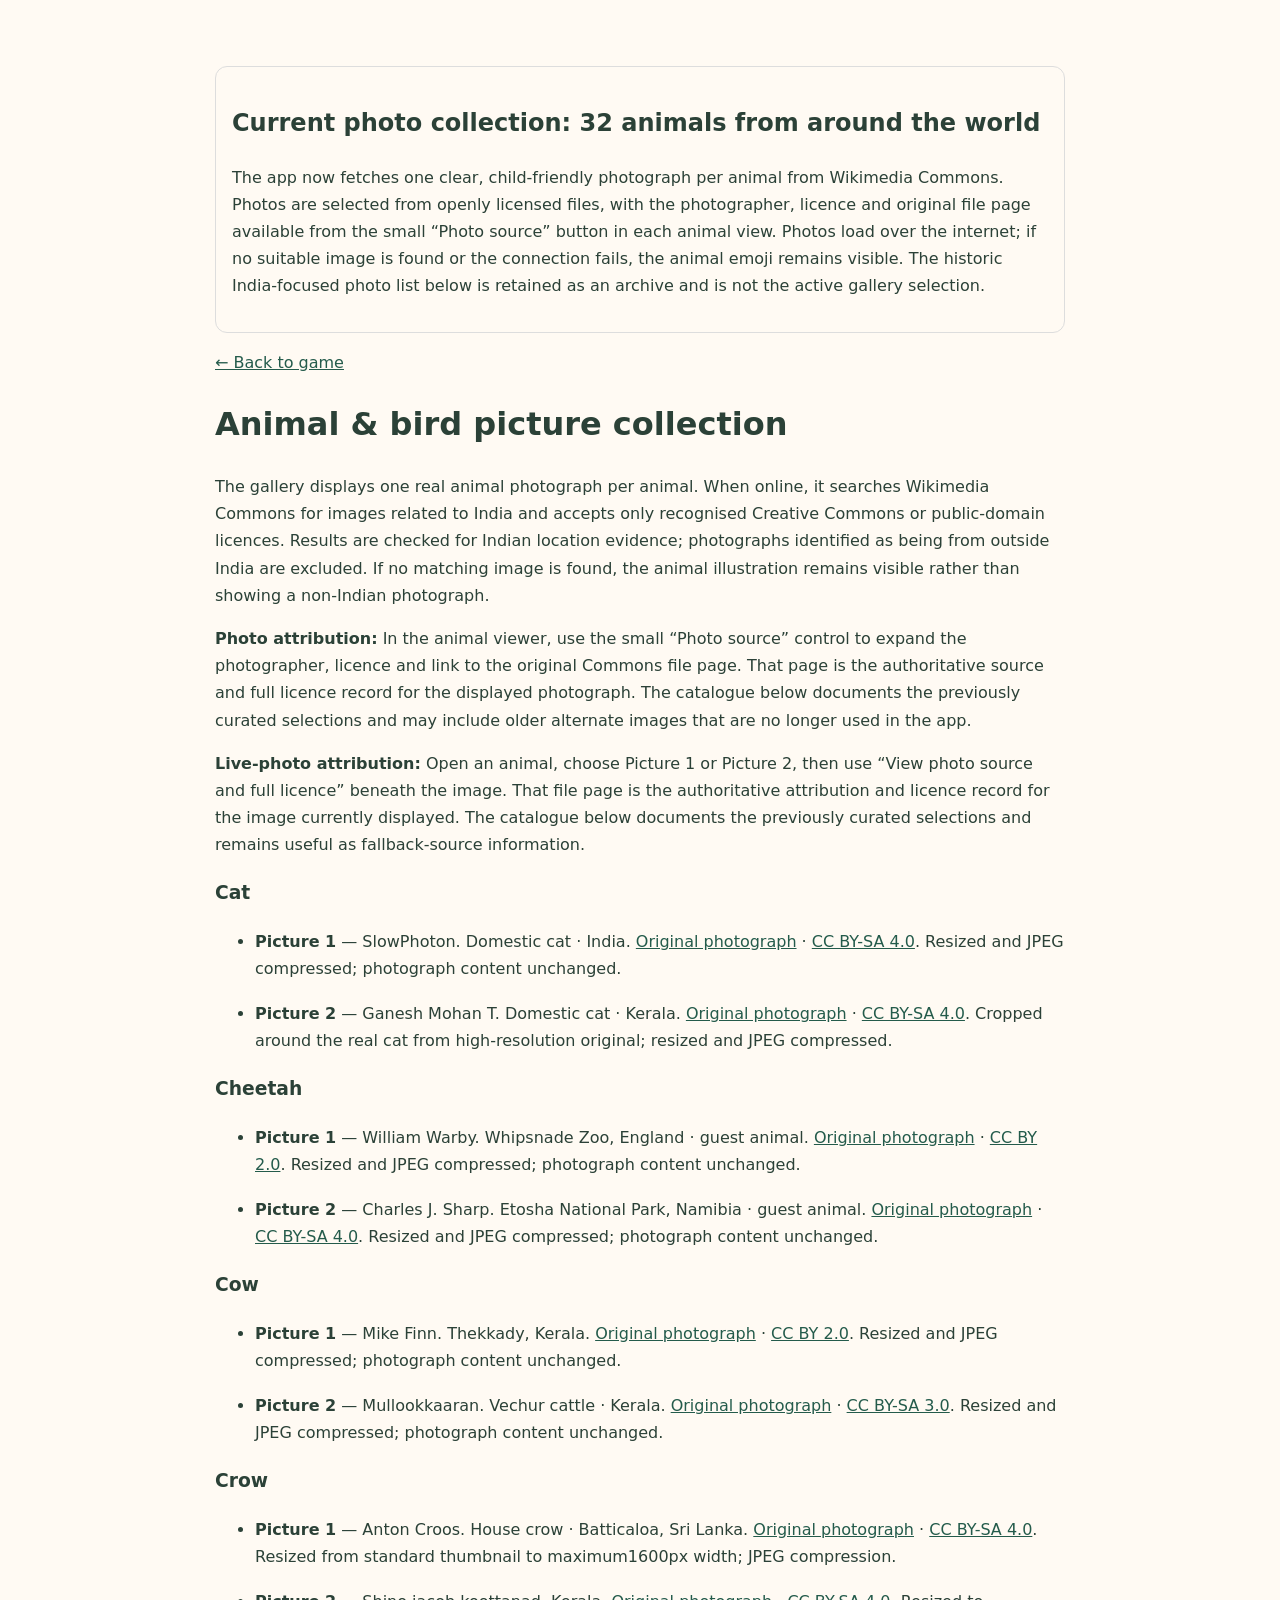
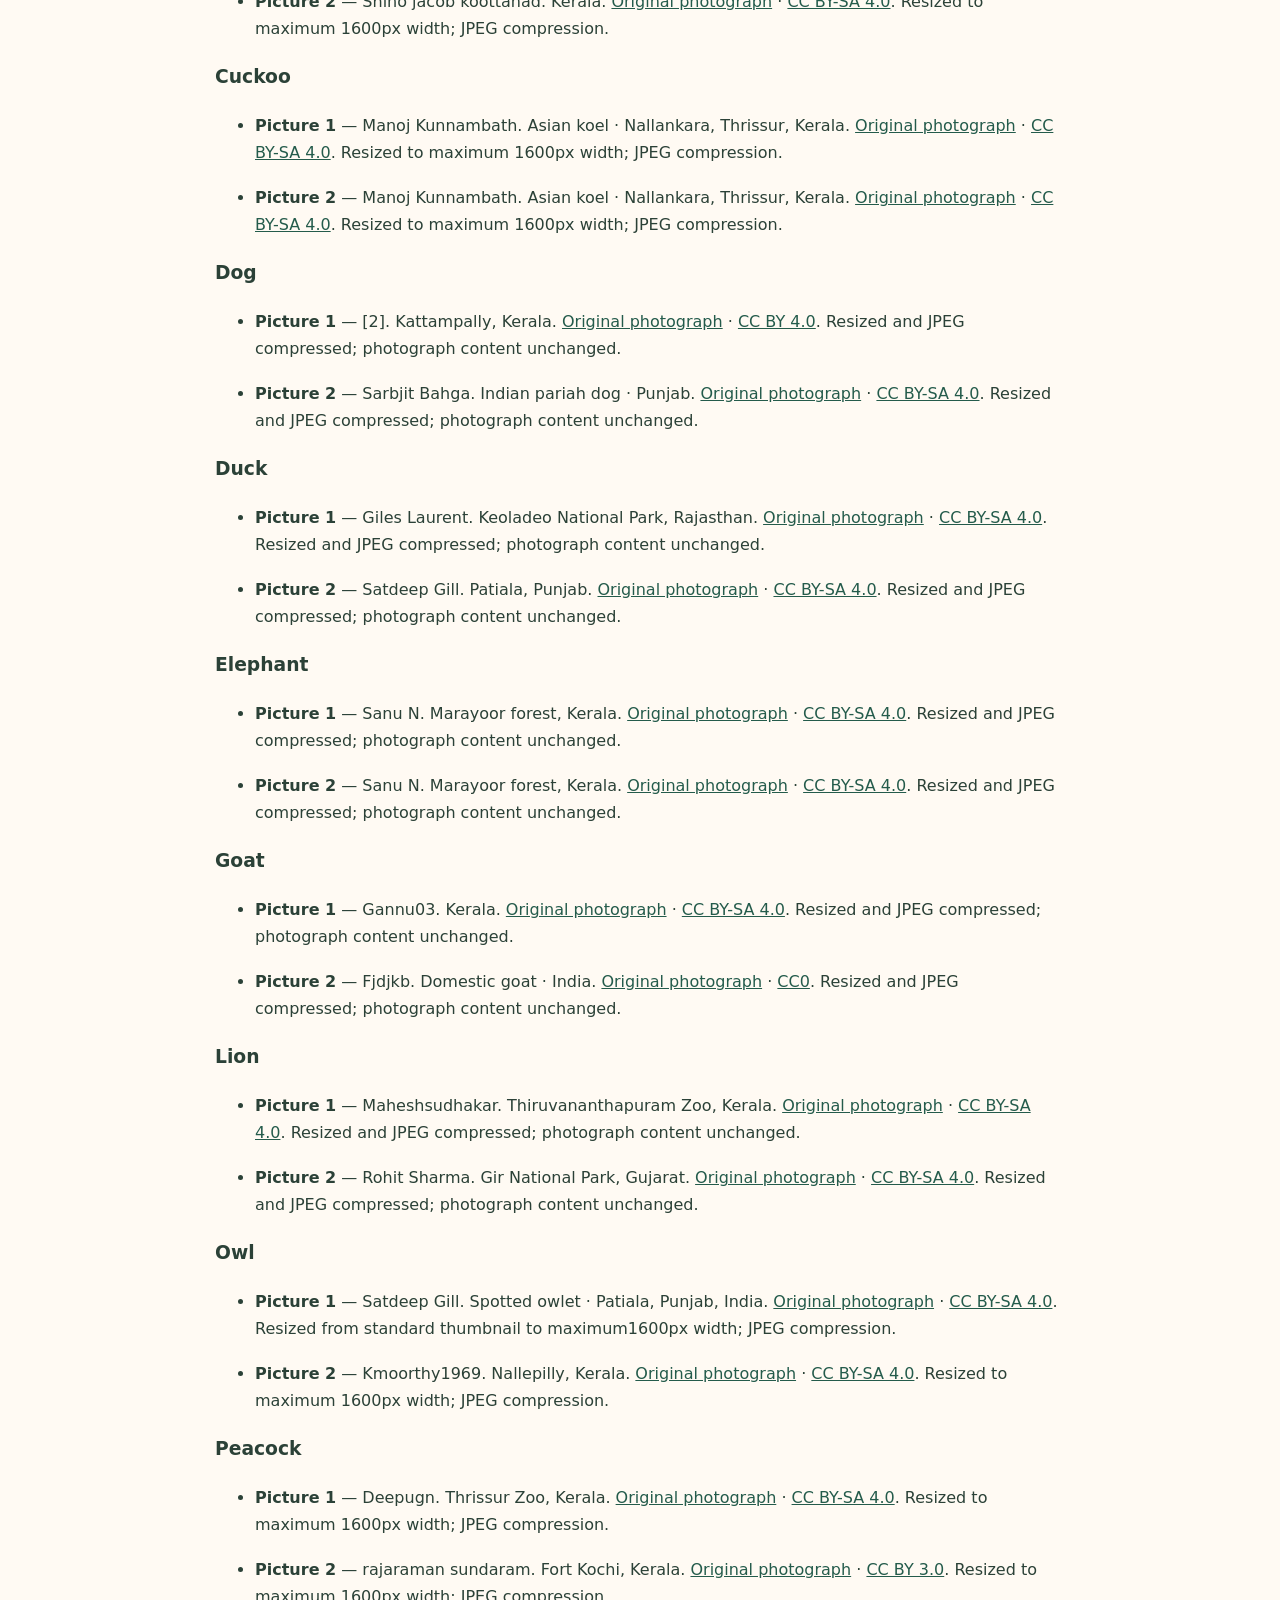
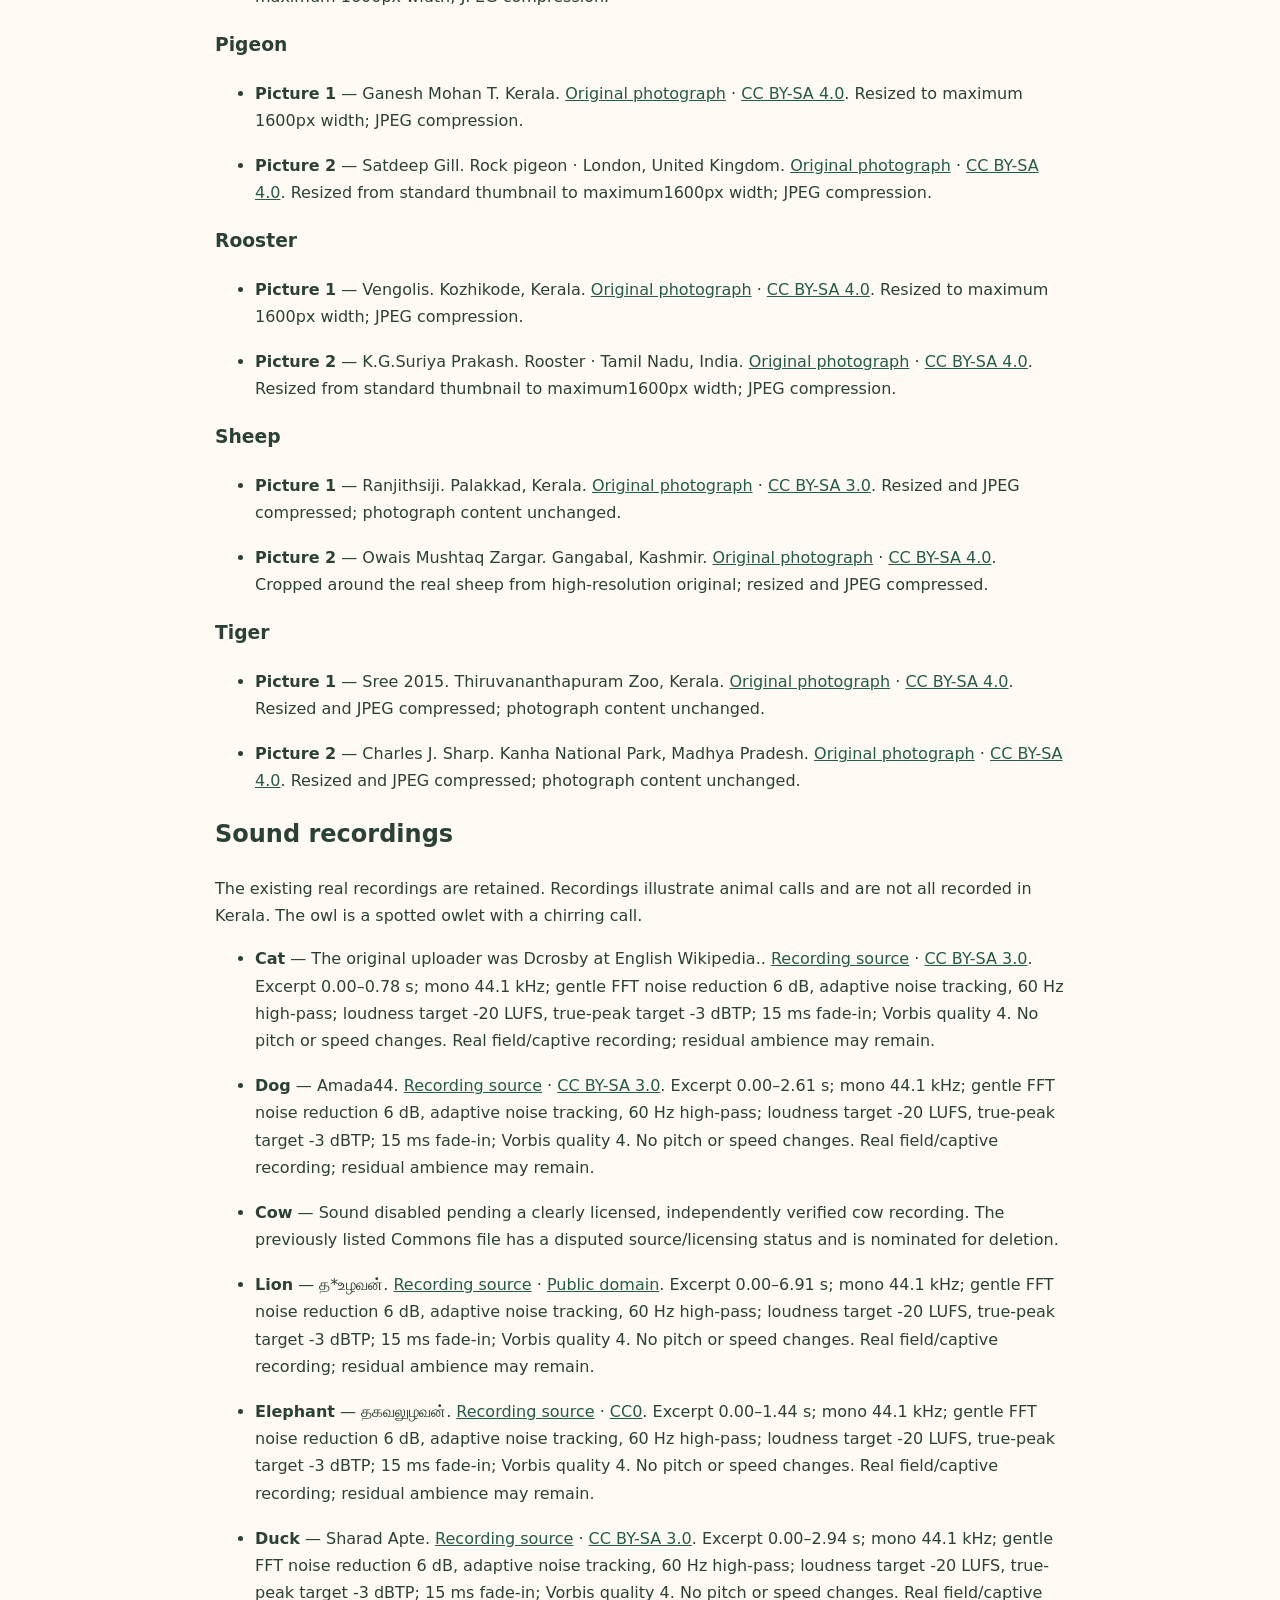
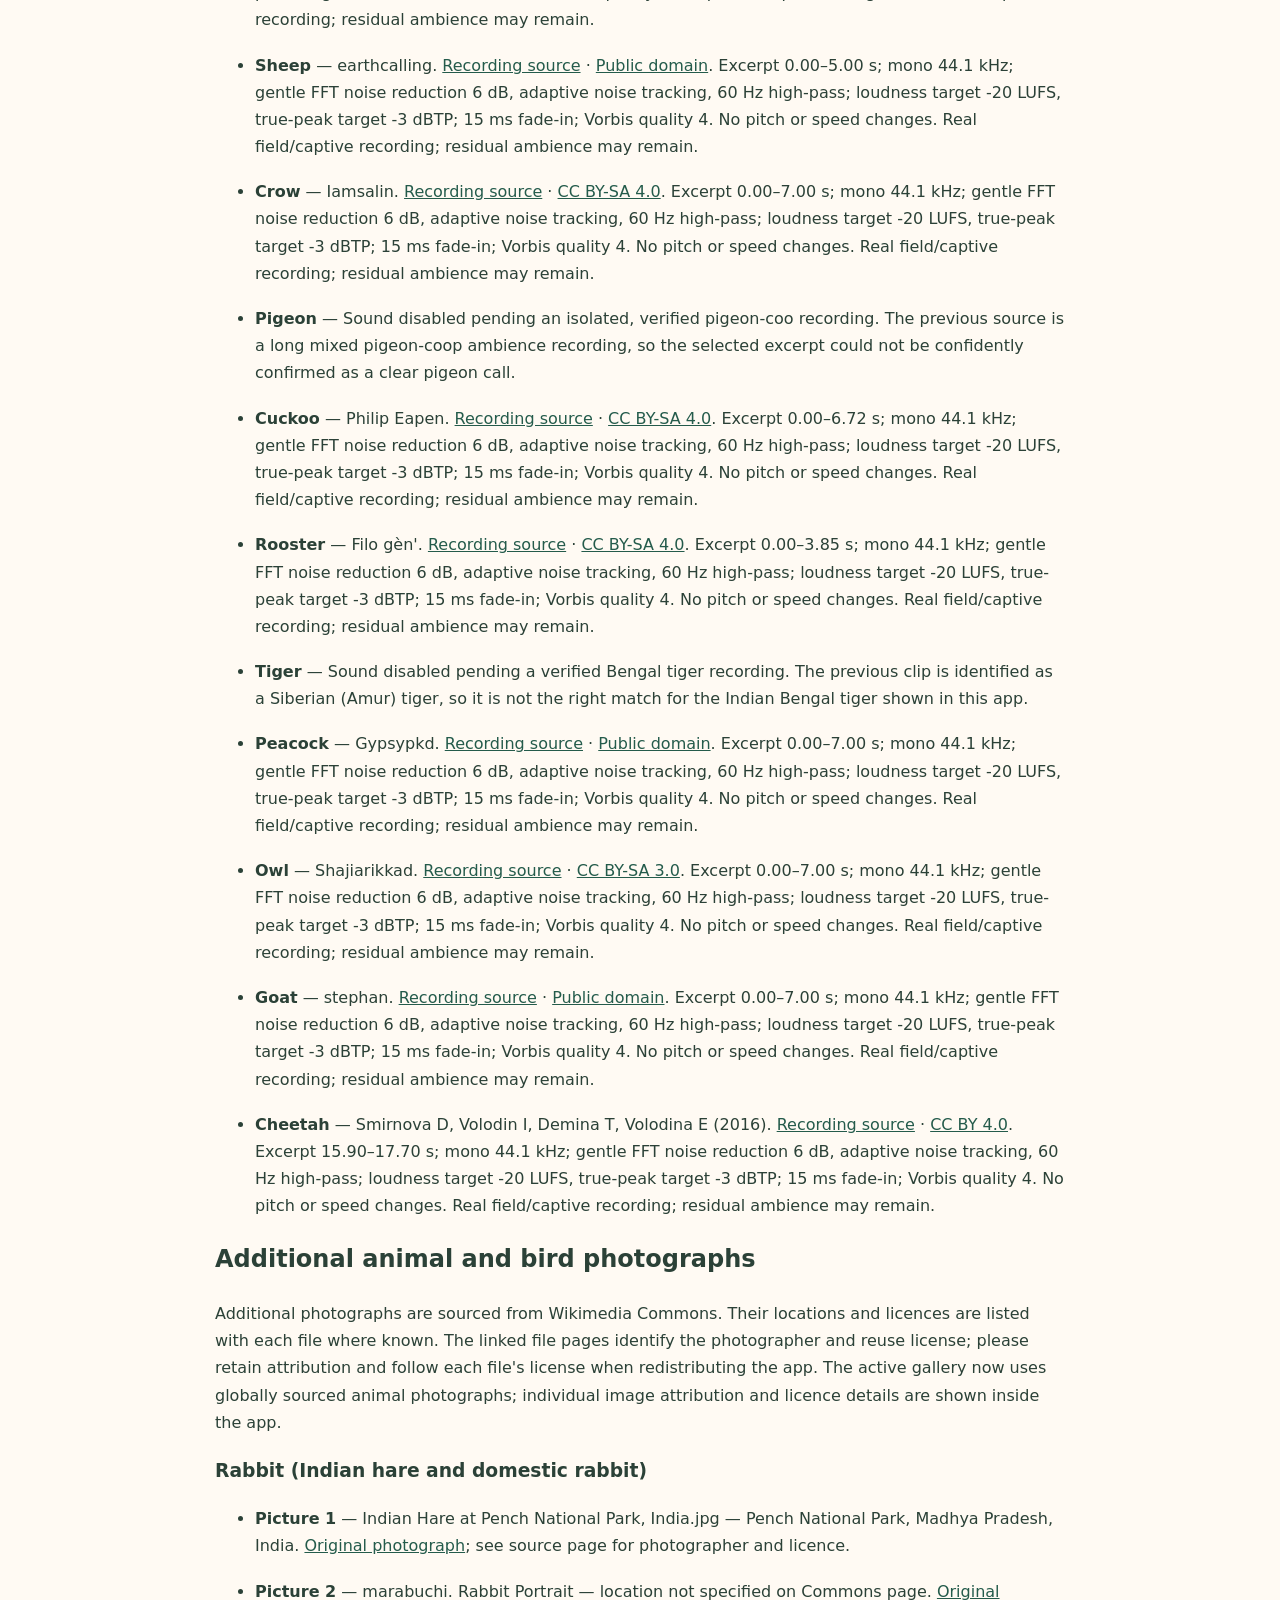
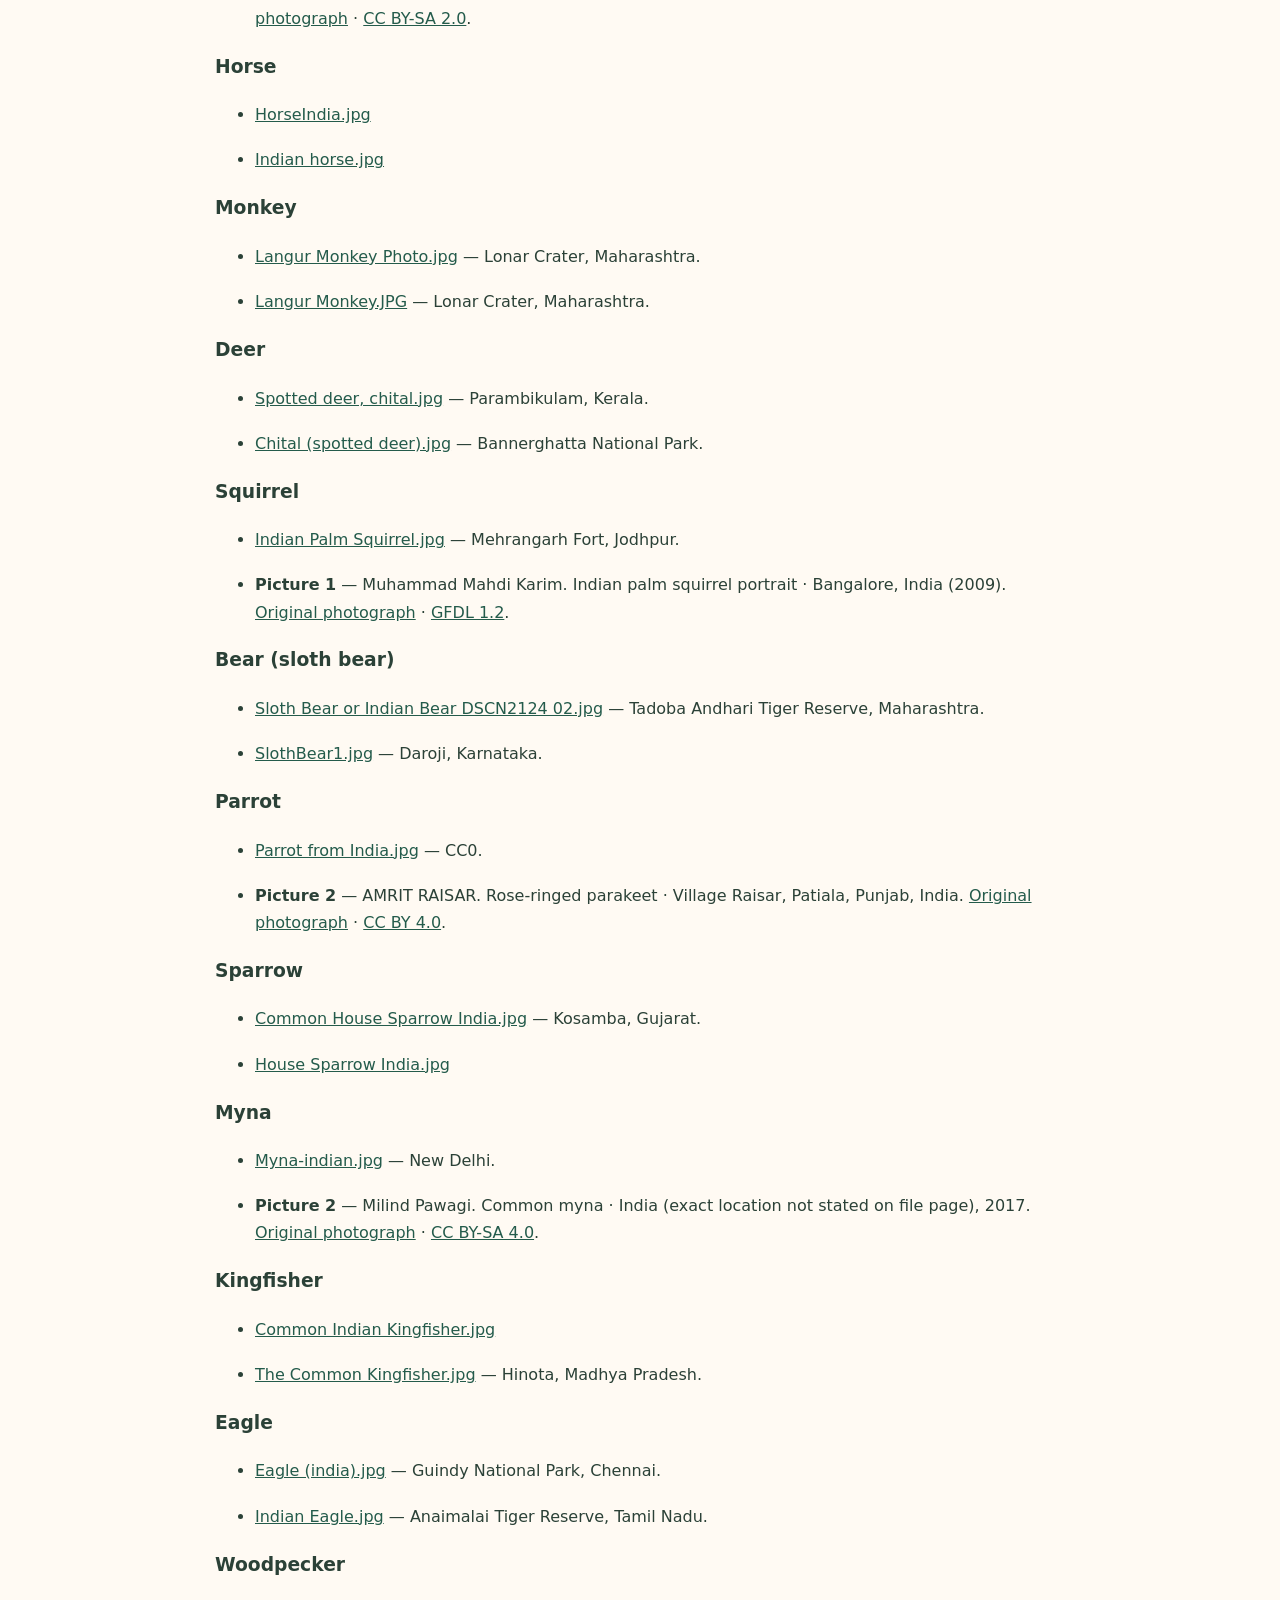
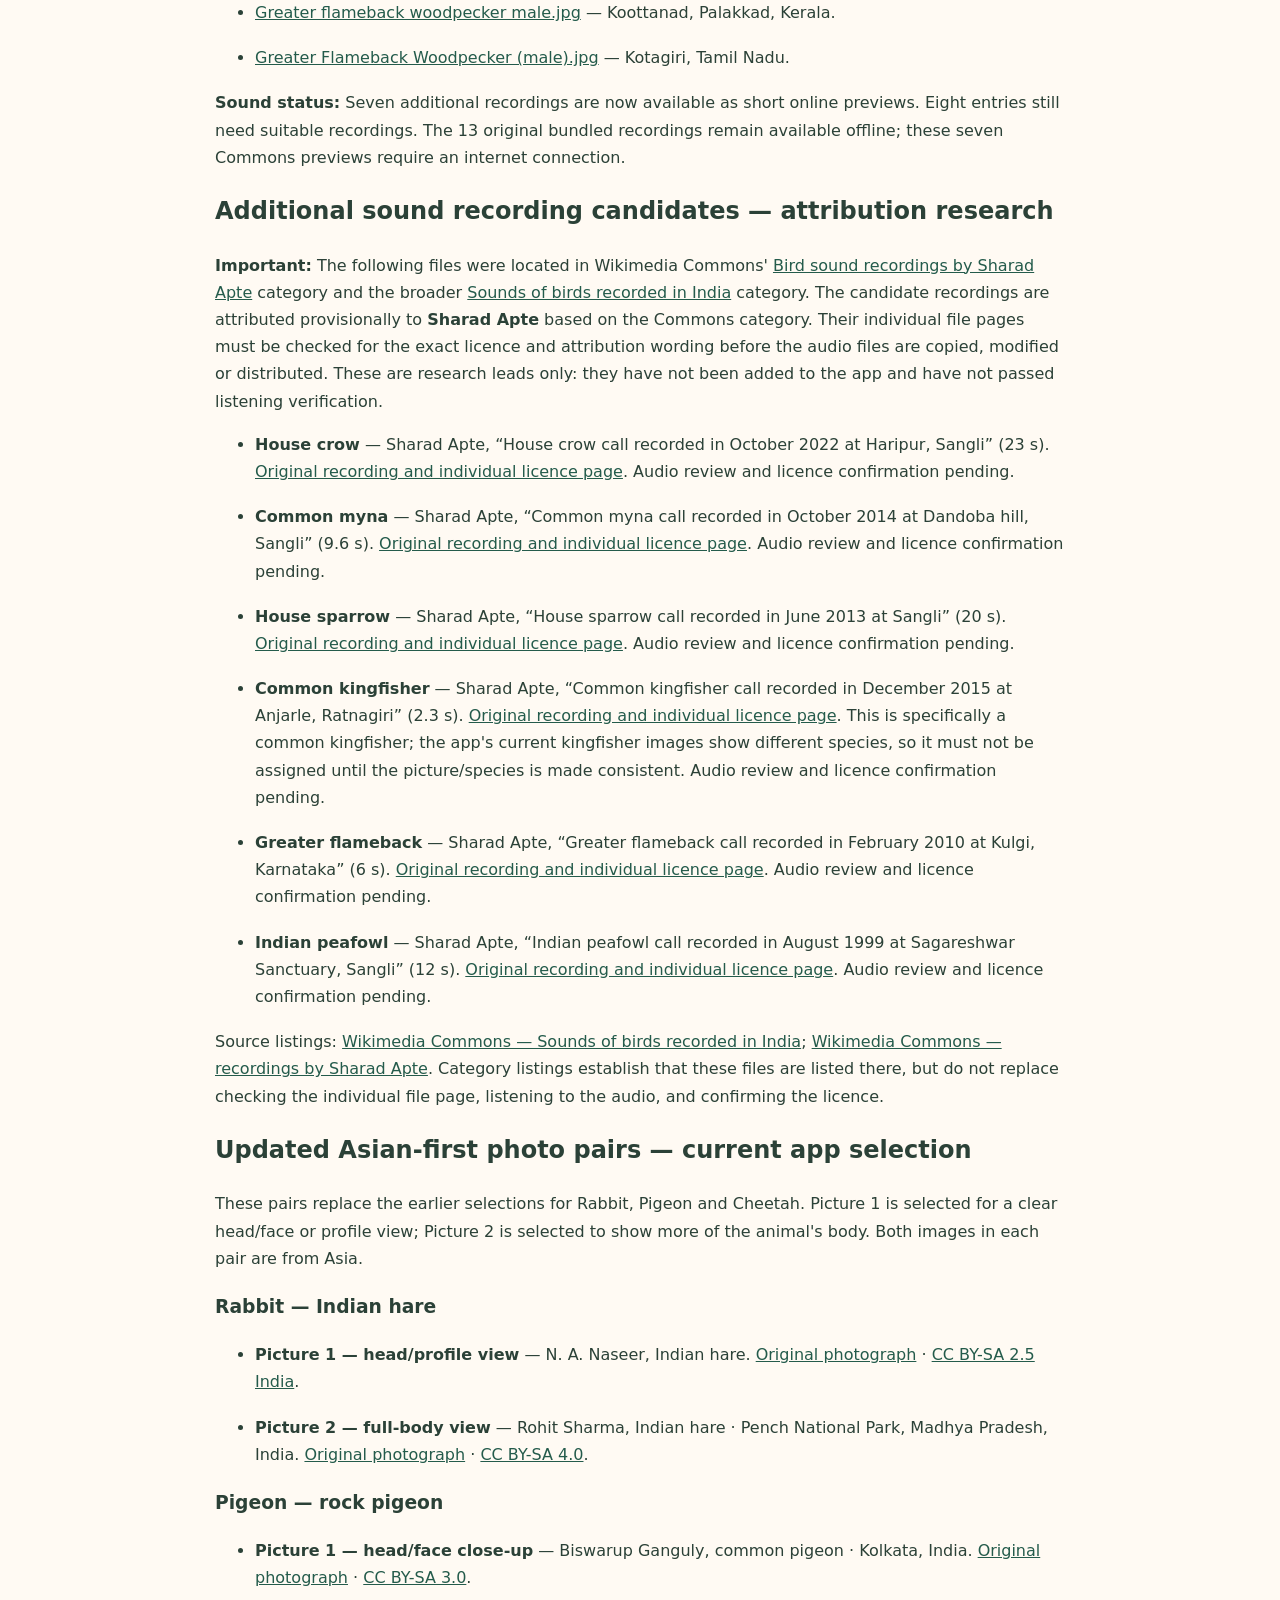
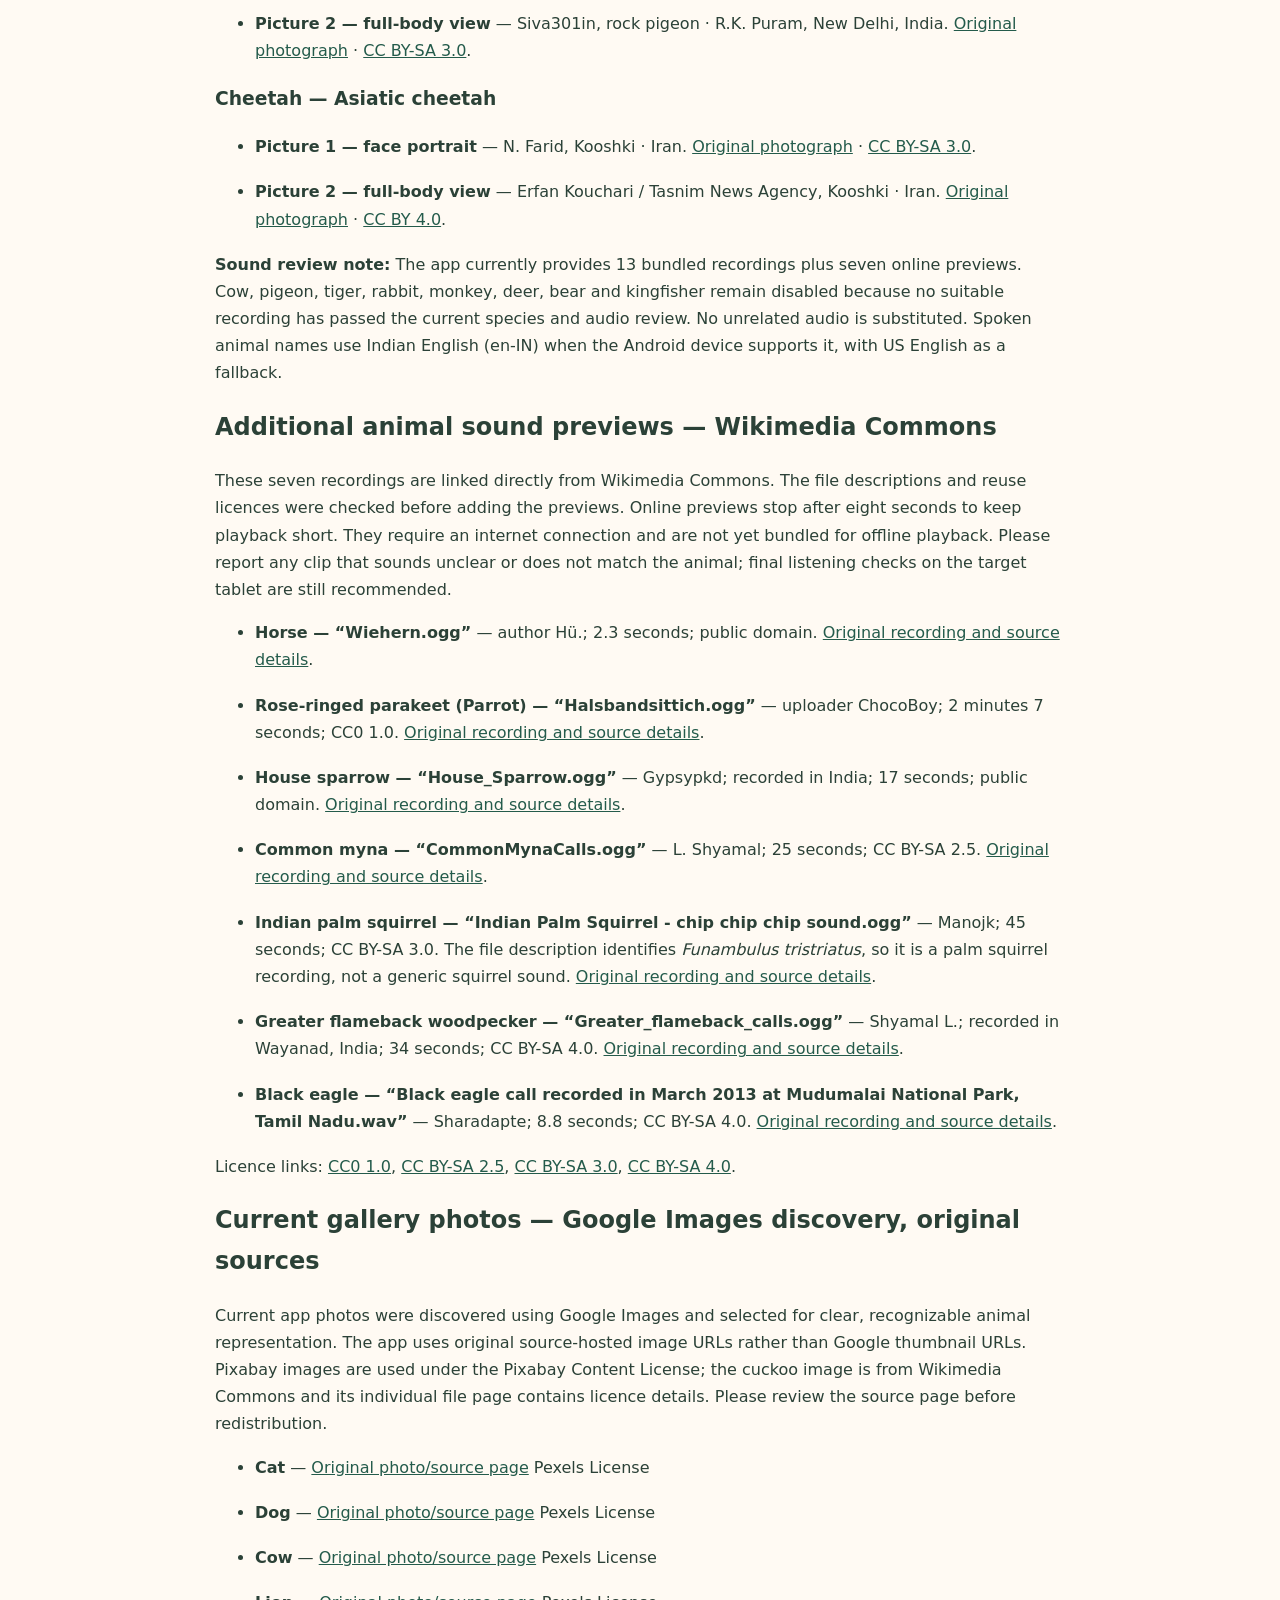
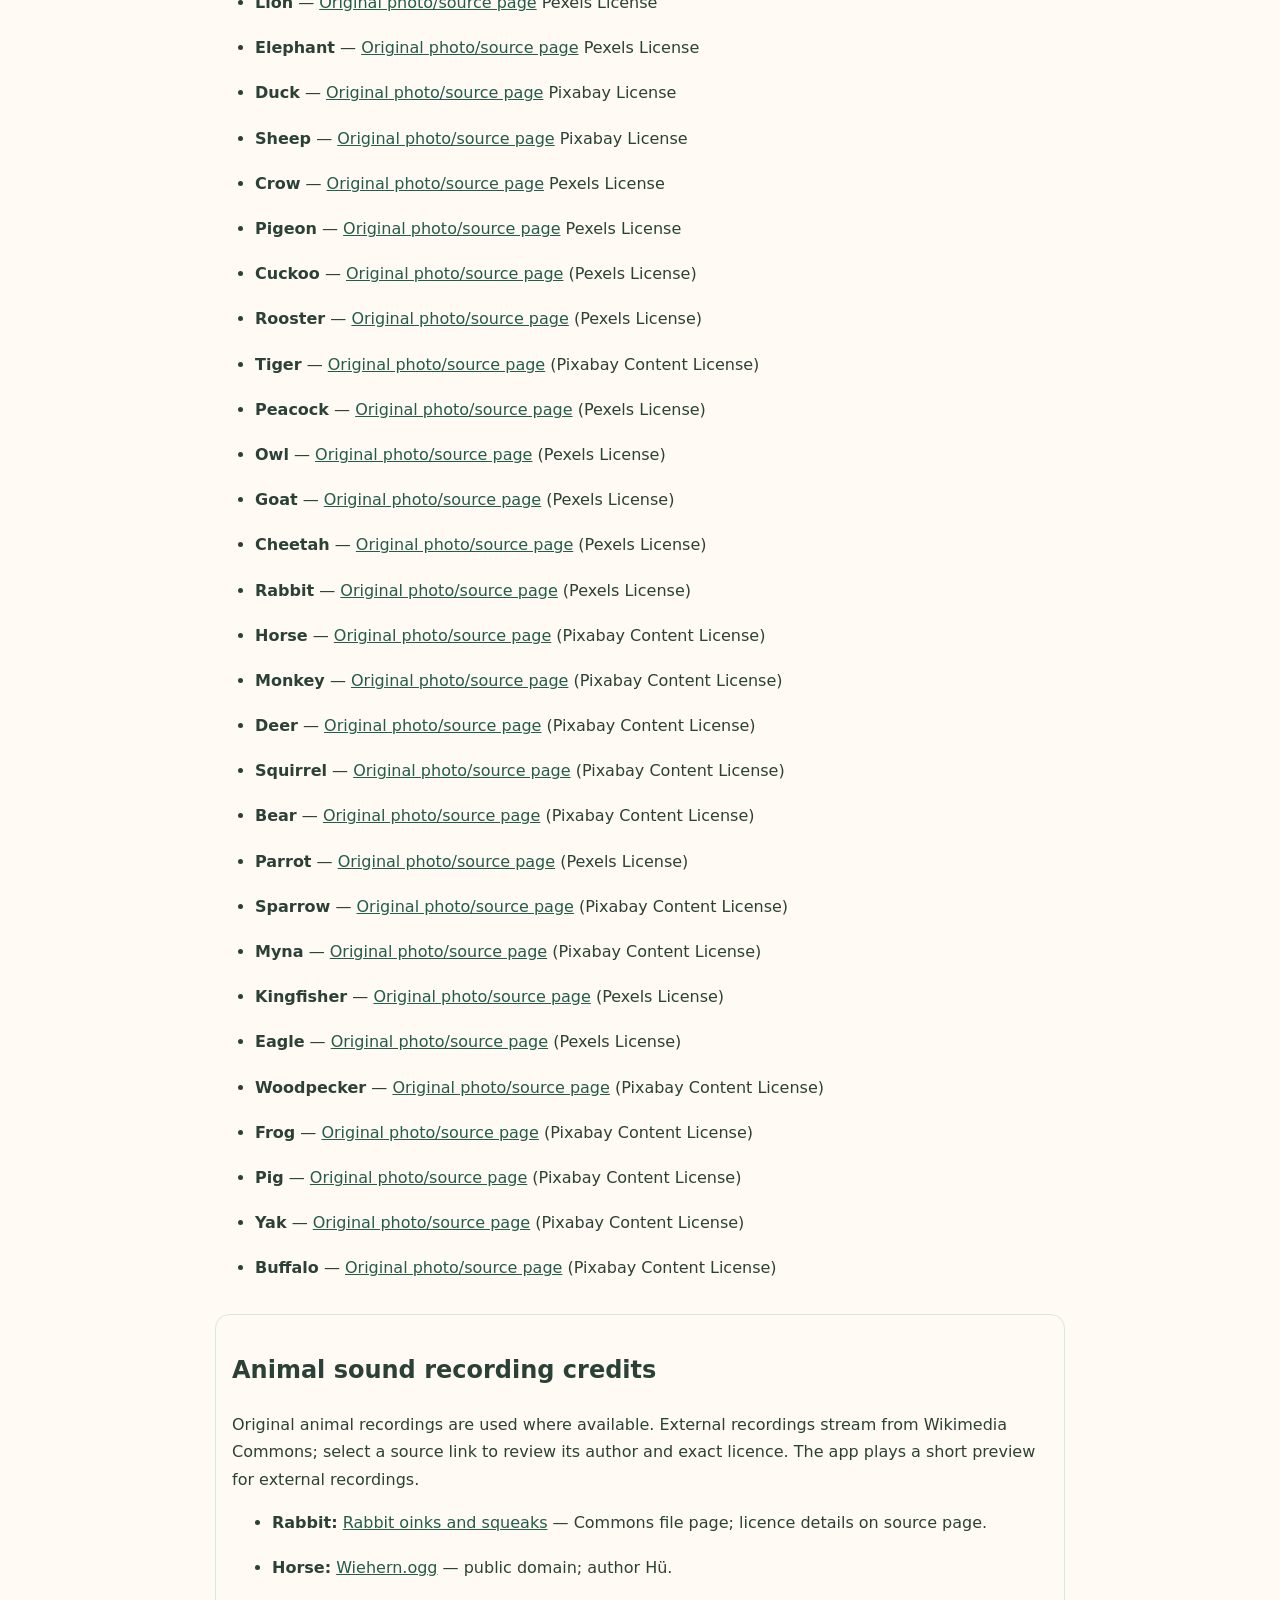
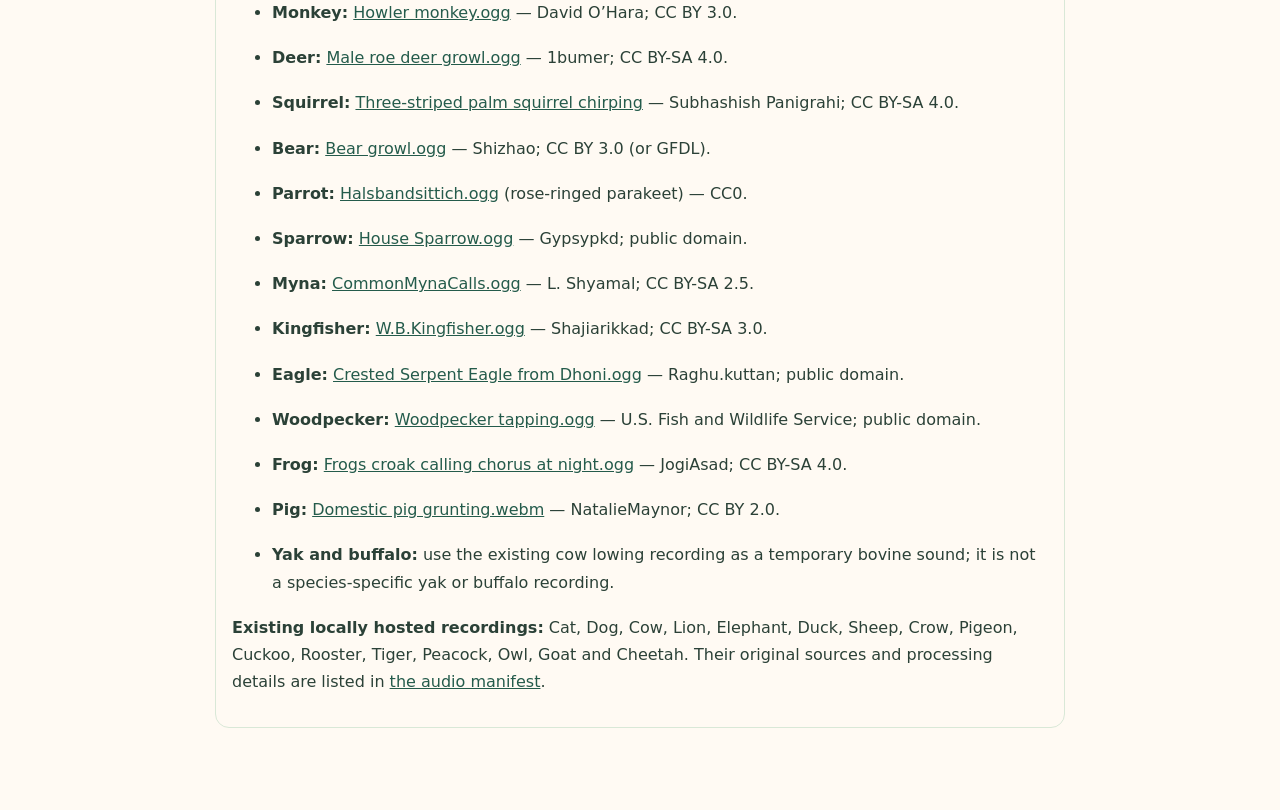
==== commit faee979b: "Update pig sound attribution to the new recording" ====
--- a/credits.html
+++ b/credits.html
@@ -141,7 +141,7 @@
 <li><strong>Eagle:</strong> <a href="https://commons.wikimedia.org/wiki/File:Crested_Serpent_Eagle_from_Dhoni.ogg">Crested Serpent Eagle from Dhoni.ogg</a> — Raghu.kuttan; public domain.</li>
 <li><strong>Woodpecker:</strong> <a href="https://commons.wikimedia.org/wiki/File:Woodpecker_tapping.ogg">Woodpecker tapping.ogg</a> — U.S. Fish and Wildlife Service; public domain.</li>
 <li><strong>Frog:</strong> <a href="https://commons.wikimedia.org/wiki/File:Frogs_croak_calling_chorus_at_night.ogg">Frogs croak calling chorus at night.ogg</a> — JogiAsad; CC BY-SA 4.0.</li>
-<li><strong>Pig:</strong> <a href="https://commons.wikimedia.org/wiki/File:Mudchute_pig_3.ogg">Mudchute pig 3.ogg</a> — Secretlondon; CC BY-SA 2.5 / GFDL.</li>
+<li><strong>Pig:</strong> <a href="https://commons.wikimedia.org/wiki/File:Domestic_pig_grunting.webm">Domestic pig grunting.webm</a> — NatalieMaynor; CC BY 2.0.</li>
 <li><strong>Yak and buffalo:</strong> use the existing cow lowing recording as a temporary bovine sound; it is not a species-specific yak or buffalo recording.</li>
 </ul>
 <p><strong>Existing locally hosted recordings:</strong> Cat, Dog, Cow, Lion, Elephant, Duck, Sheep, Crow, Pigeon, Cuckoo, Rooster, Tiger, Peacock, Owl, Goat and Cheetah. Their original sources and processing details are listed in <a href="https://github.com/mehroos-in/little-animal-sounds/blob/main/assets/clean-audio/manifest.json">the audio manifest</a>.</p>
